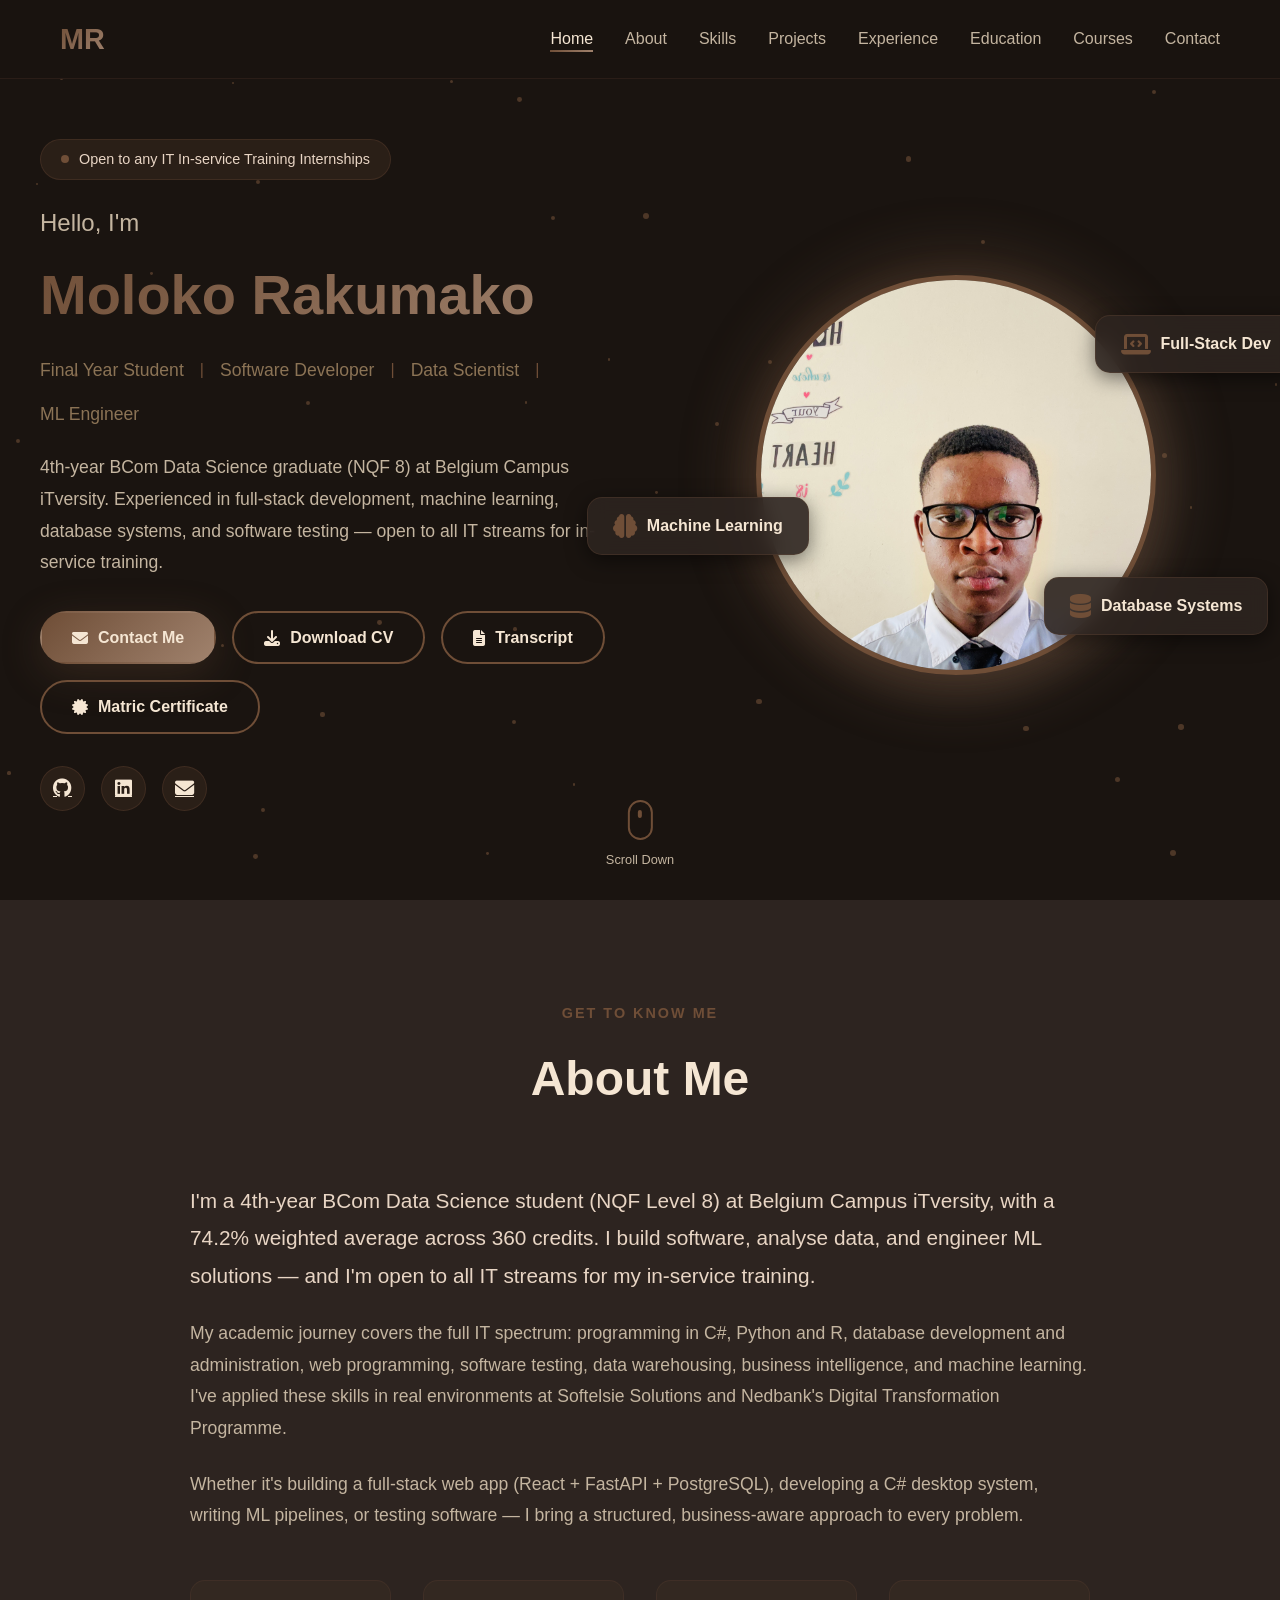
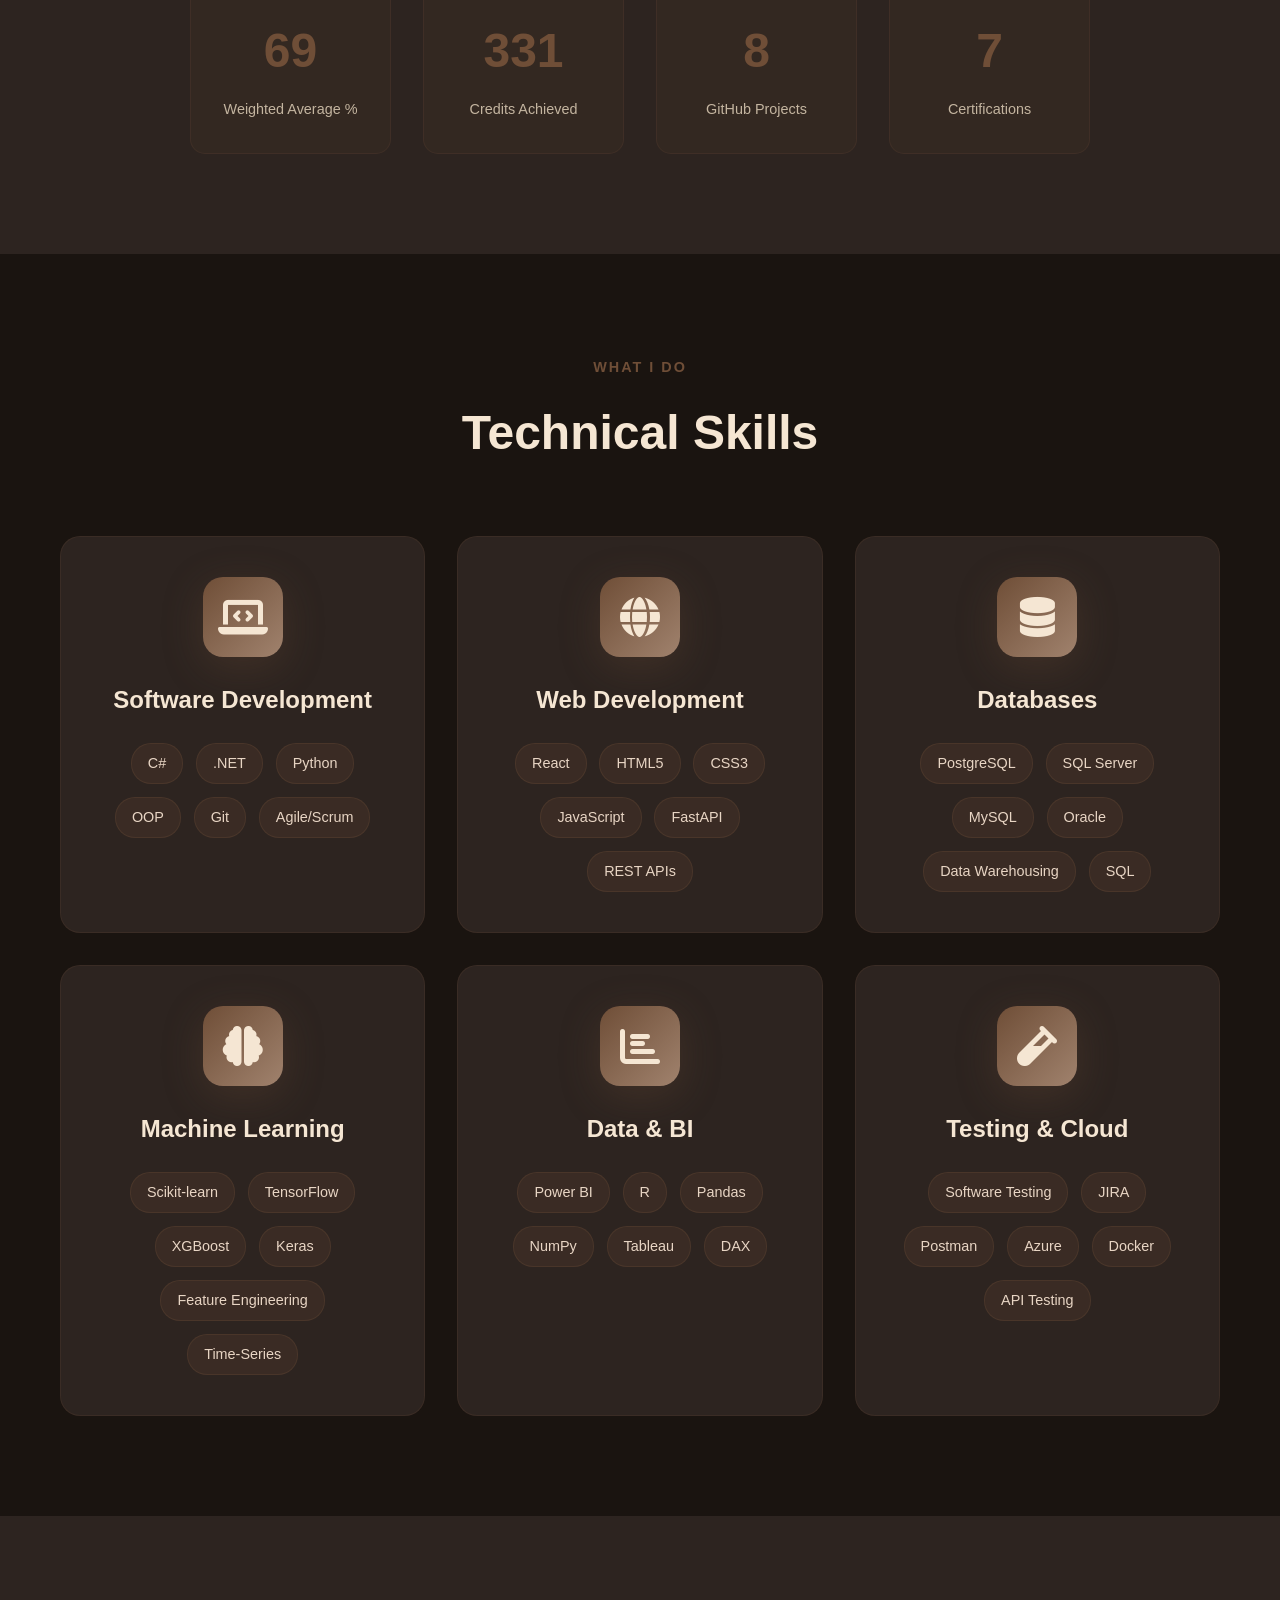
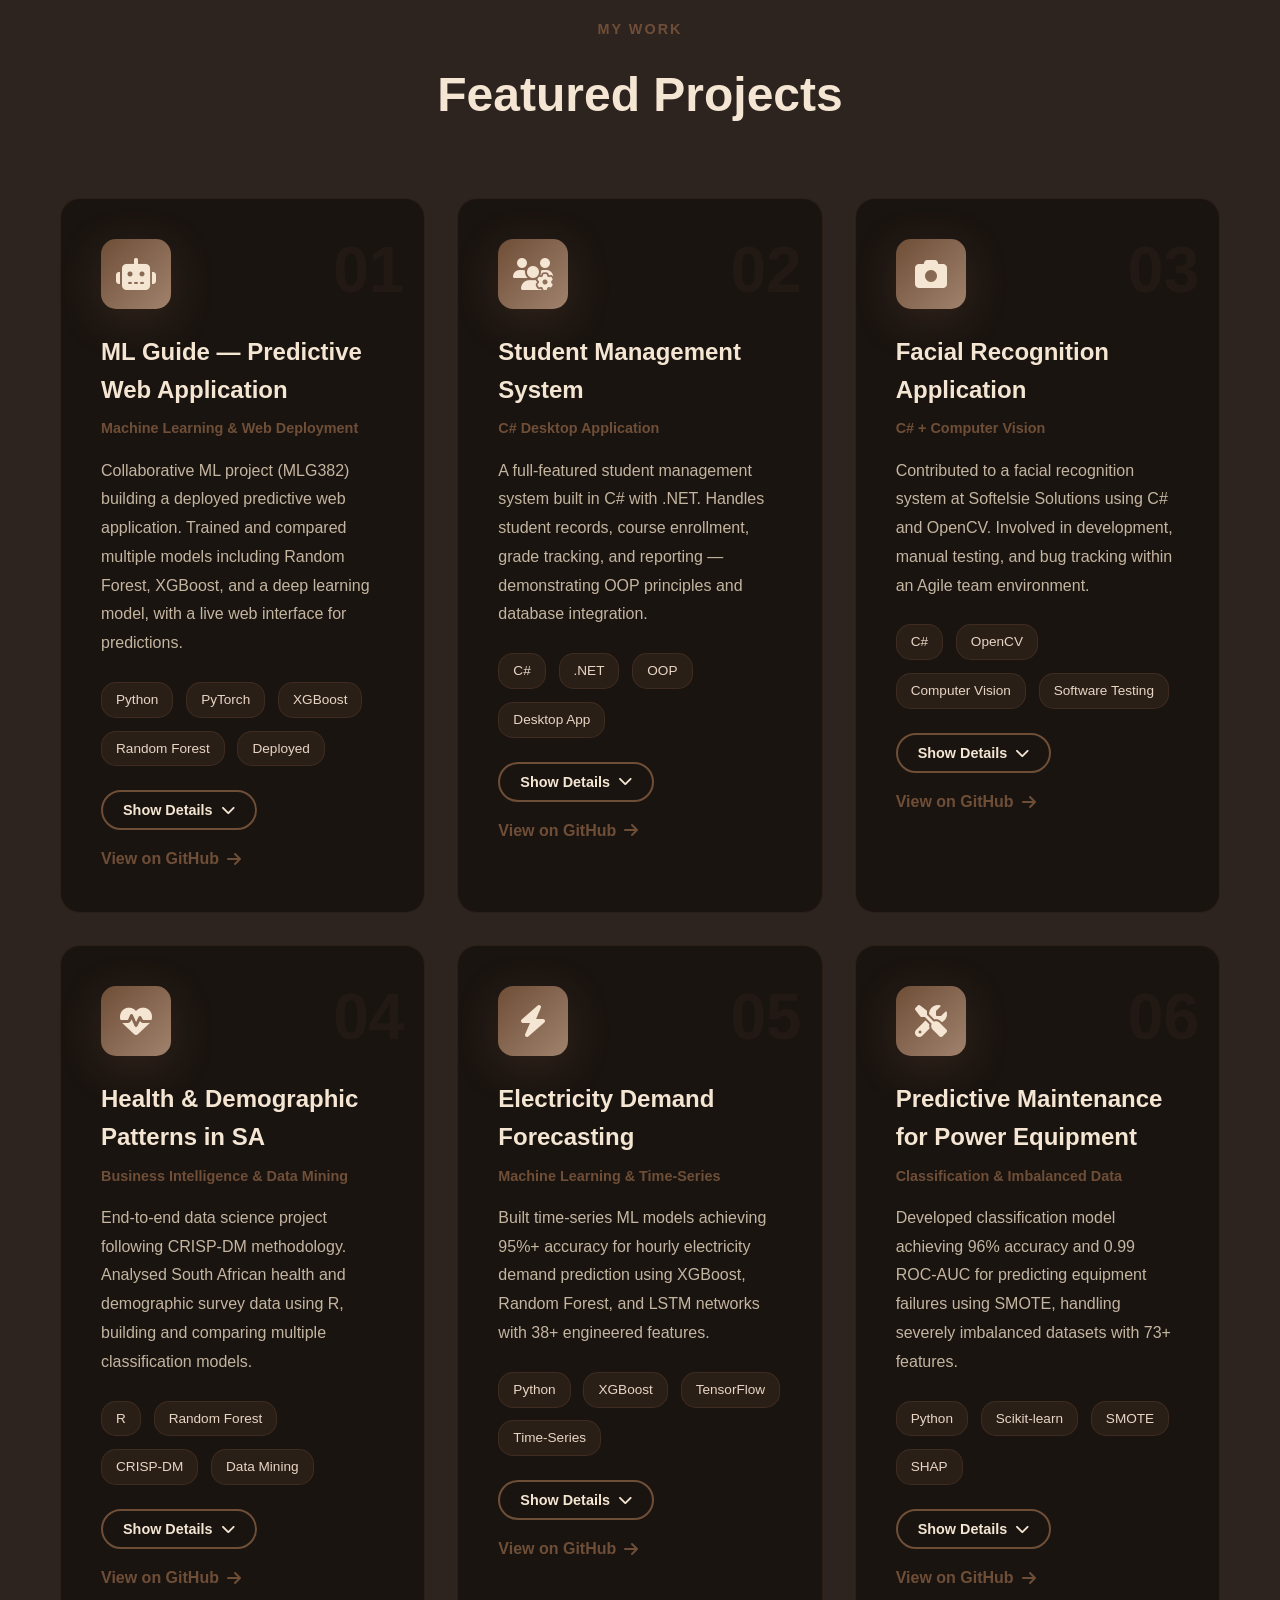
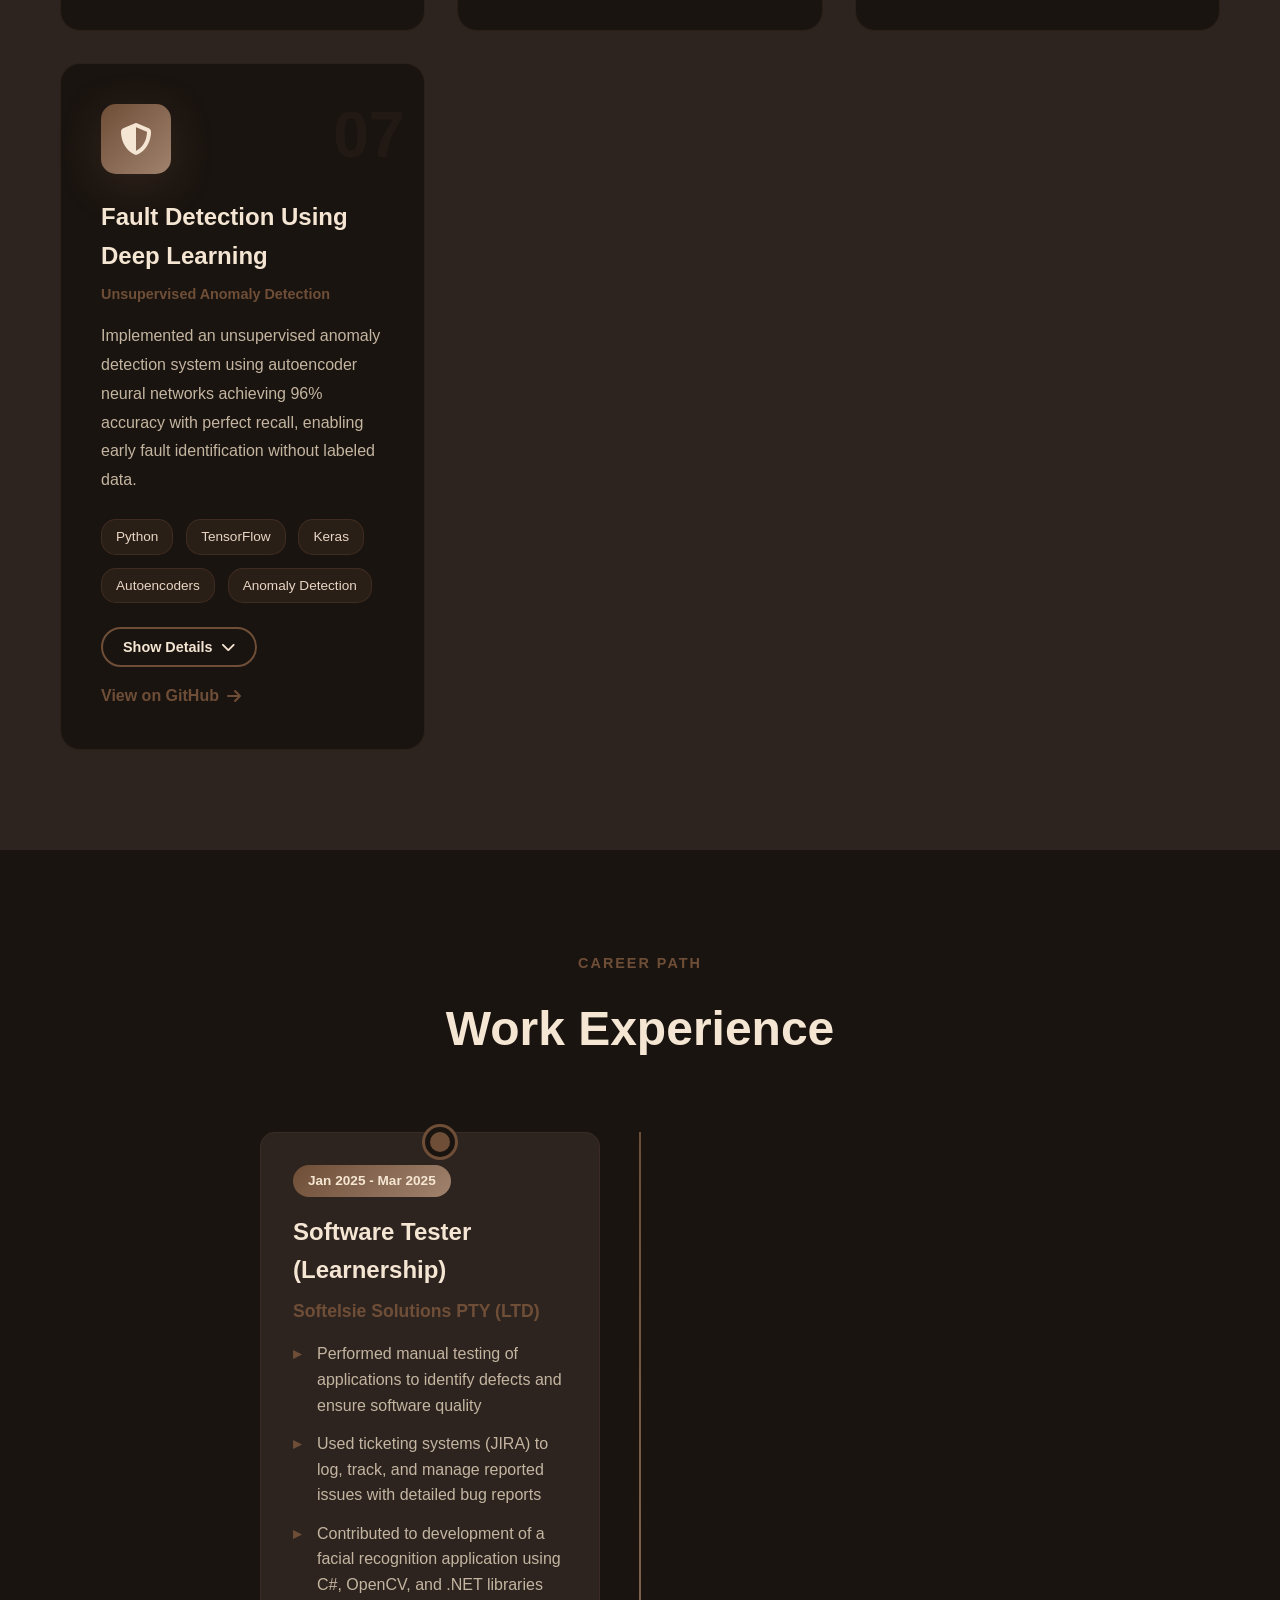
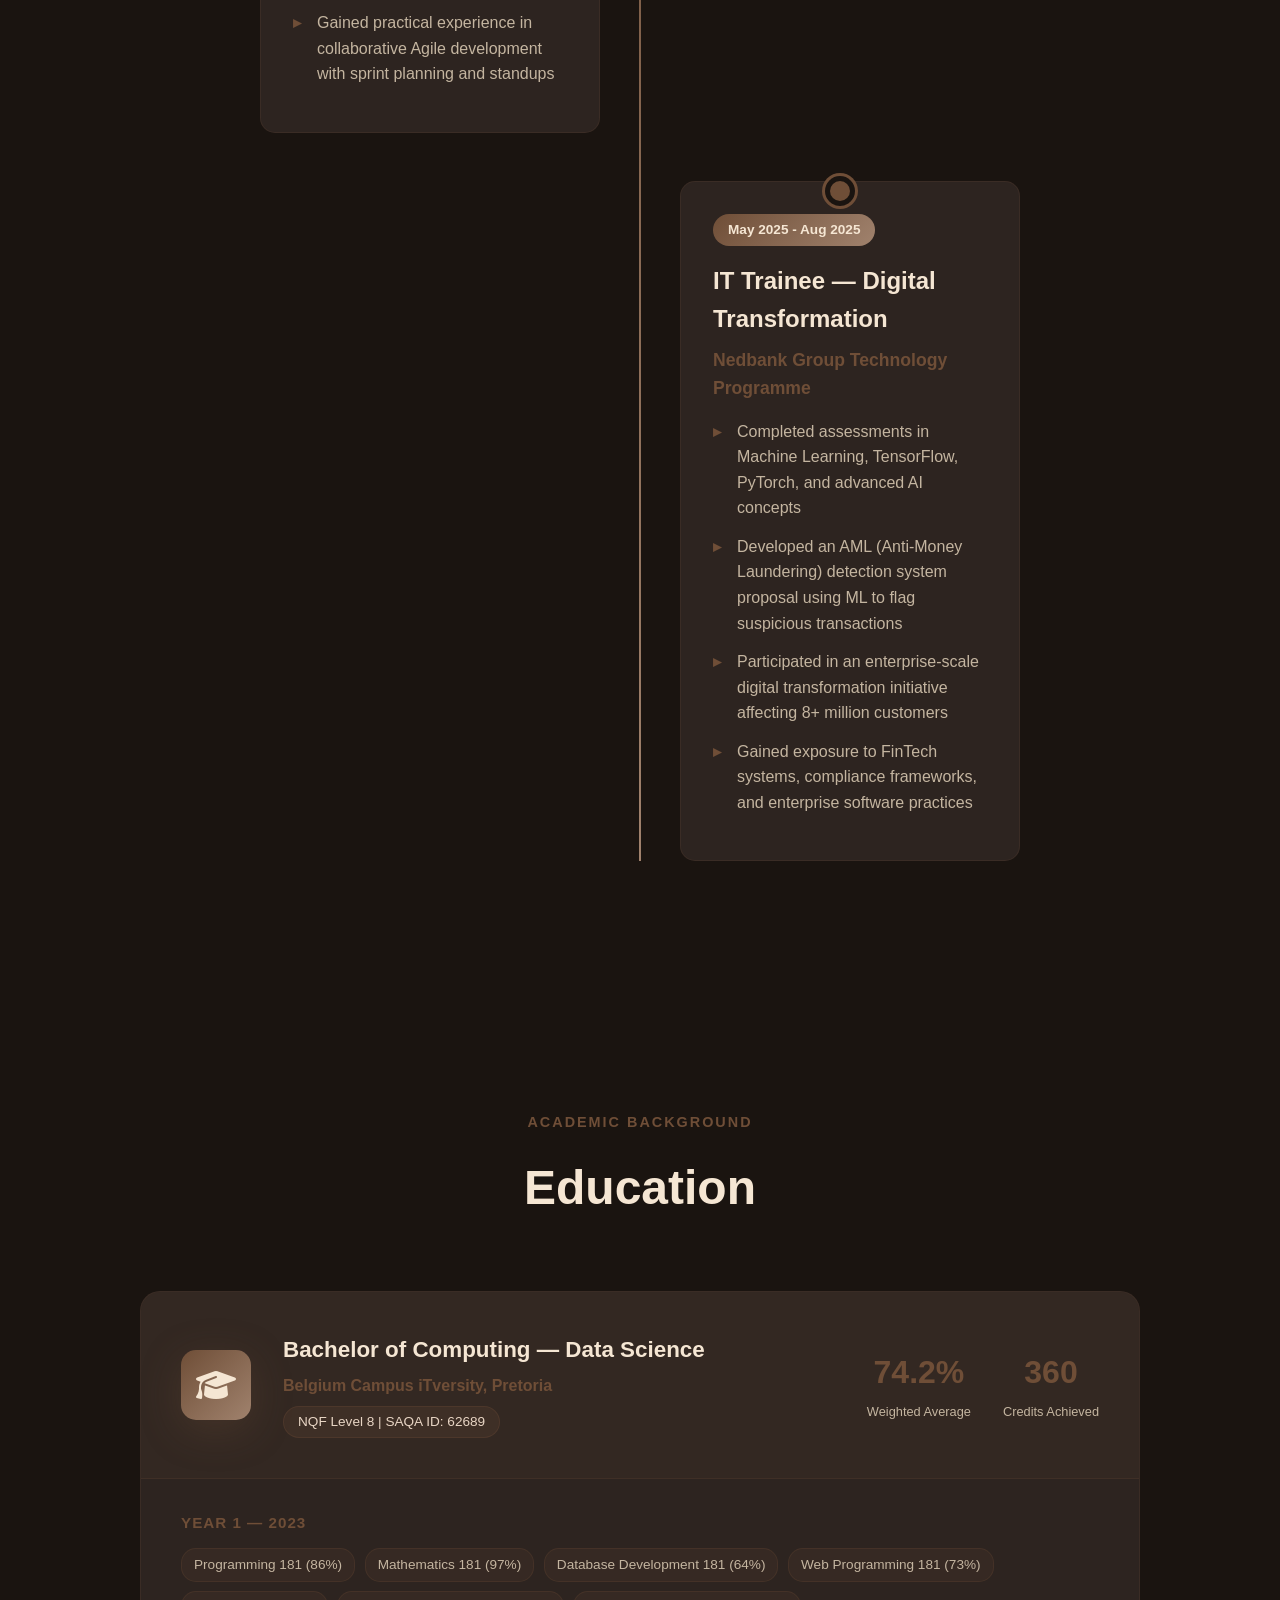
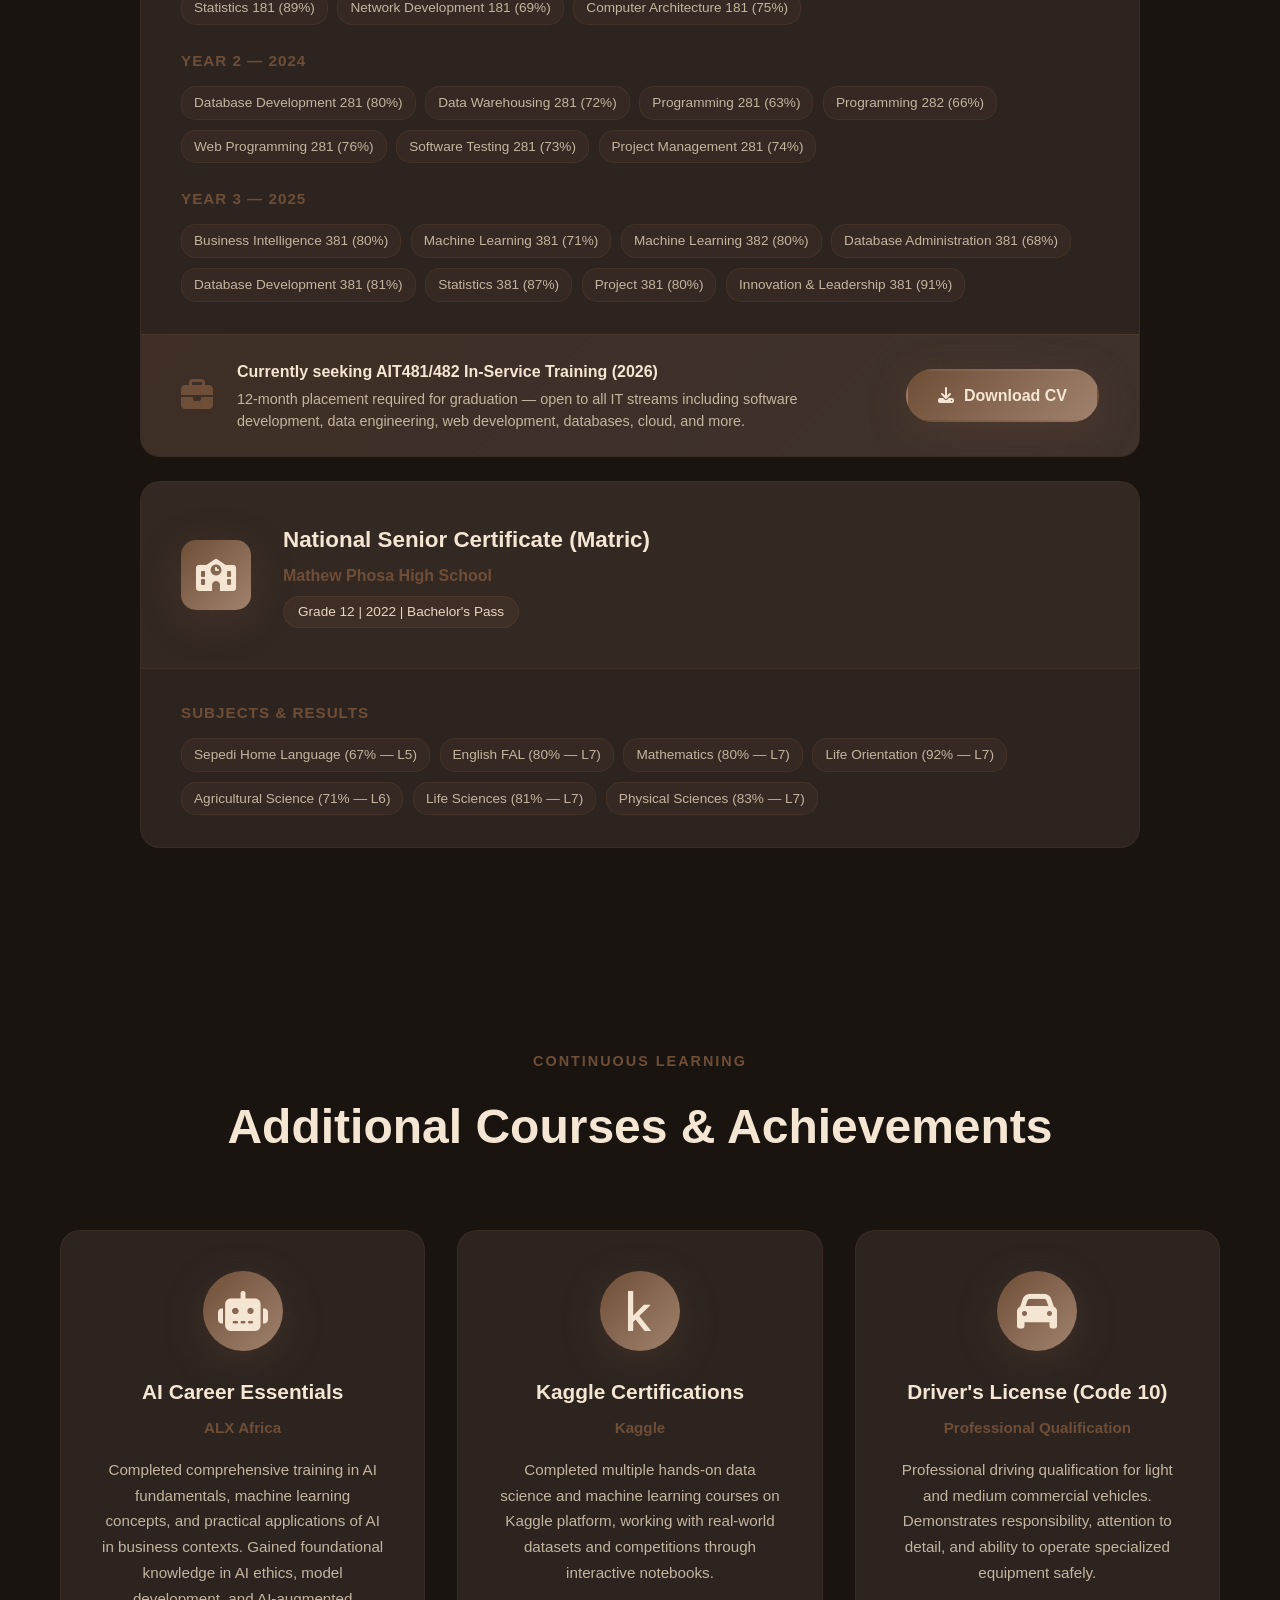
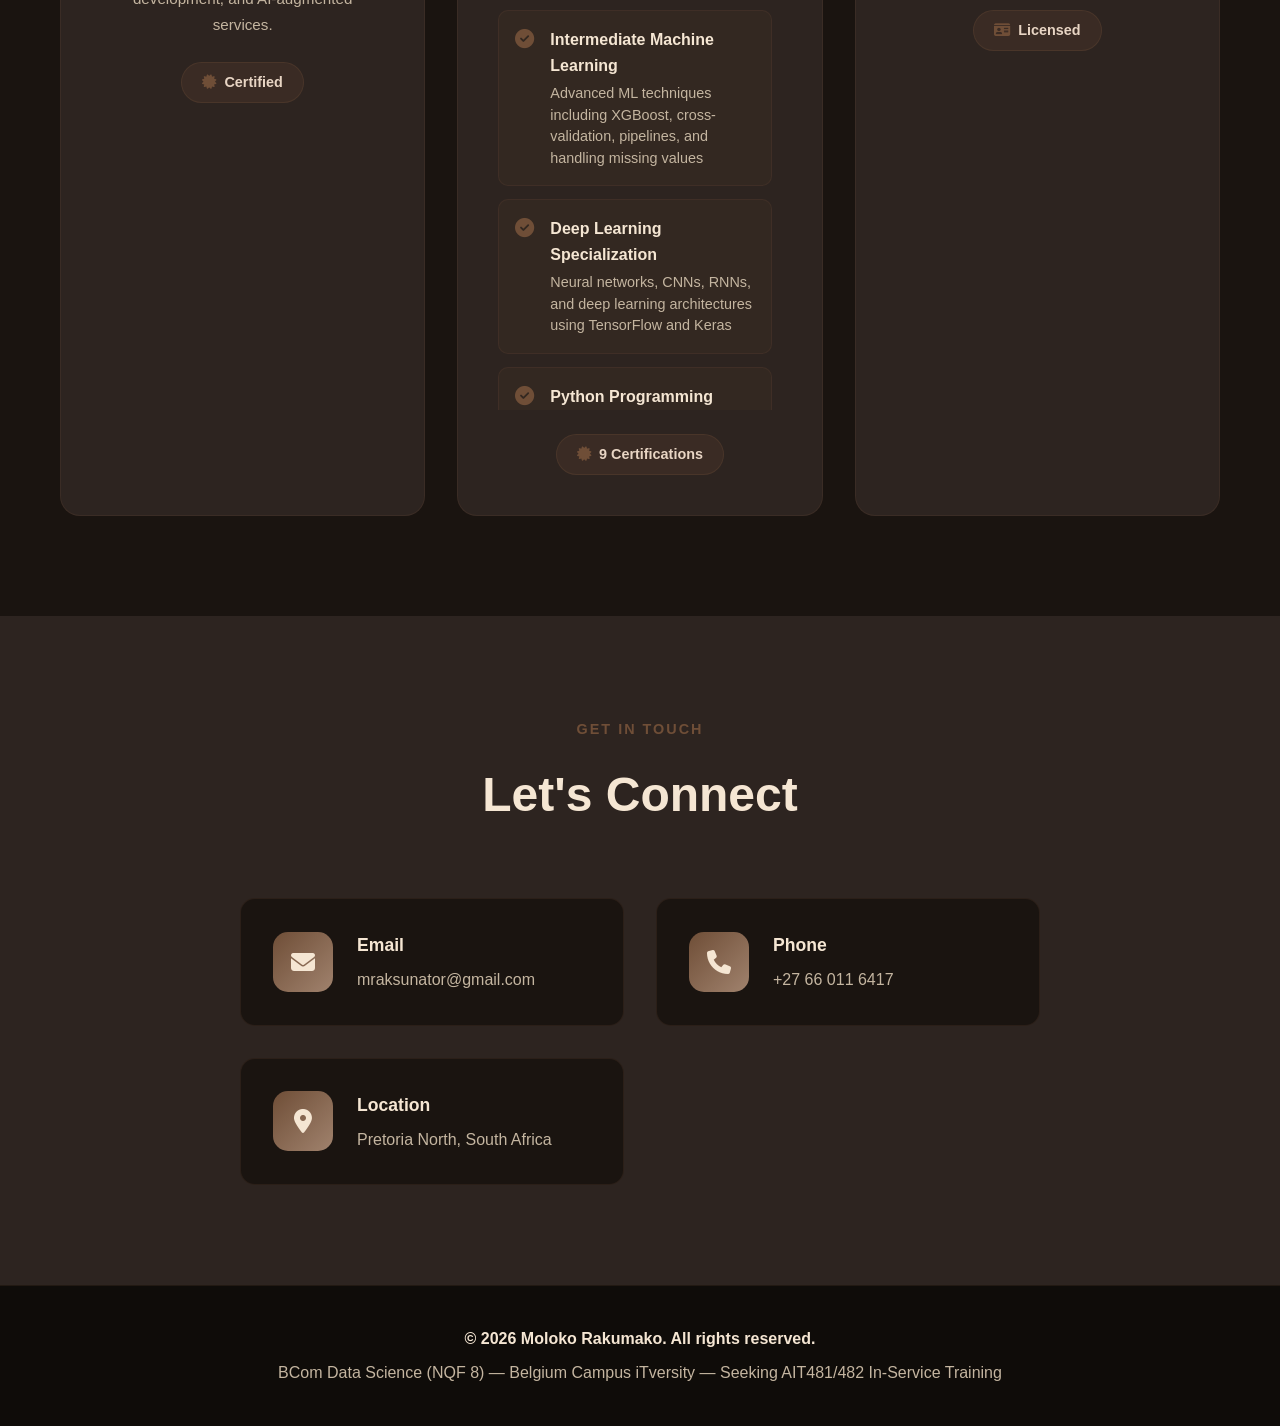
==== index.html @ efea63f6 "Update stat-number data-target values in index.html" ====
<!DOCTYPE html>
<html lang="en">
<head>
    <meta charset="UTF-8">
    <meta name="viewport" content="width=device-width, initial-scale=1.0">
    <meta name="description" content="Moloko Rakumako - BCom Data Science Graduate | Software Developer | ML Engineer | Seeking AIT Internship 2026">
    <title>Moloko Rakumako | IT Graduate & Developer</title>
    <link rel="stylesheet" href="css/style.css">
    <link rel="stylesheet" href="https://cdnjs.cloudflare.com/ajax/libs/font-awesome/6.4.0/css/all.min.css">
</head>
<body>
    <!-- Animated Background -->
    <div class="animated-bg">
        <div class="particle"></div>
        <div class="particle"></div>
        <div class="particle"></div>
        <div class="particle"></div>
        <div class="particle"></div>
    </div>

    <!-- Navigation -->
    <nav class="navbar" id="navbar">
        <div class="nav-container">
            <a href="#home" class="logo">
                <span class="logo-text">MR</span>
            </a>
            <ul class="nav-menu" id="navMenu">
                <li><a href="#home" class="nav-link active">Home</a></li>
                <li><a href="#about" class="nav-link">About</a></li>
                <li><a href="#skills" class="nav-link">Skills</a></li>
                <li><a href="#projects" class="nav-link">Projects</a></li>
                <li><a href="#experience" class="nav-link">Experience</a></li>
                <li><a href="#education" class="nav-link">Education</a></li>
                <li><a href="#certifications" class="nav-link">Courses</a></li>
                <li><a href="#contact" class="nav-link">Contact</a></li>
            </ul>
            <div class="hamburger" id="hamburger">
                <span></span>
                <span></span>
                <span></span>
            </div>
        </div>
    </nav>

    <!-- Hero Section -->
    <section id="home" class="hero">
        <div class="hero-container">
            <div class="hero-content">
                <div class="hero-badge">
                    <span class="pulse-dot"></span>
                    Open to any IT In-service Training Internships
                </div>
                <h1 class="hero-title">
                    <span class="greeting">Hello, I'm</span>
                    <span class="name">Moloko Rakumako</span>
                </h1>
                <div class="hero-roles">
                    <span class="role-text">Final Year Student</span>
                    <span class="role-divider">|</span>
                    <span class="role-text">Software Developer</span>
                    <span class="role-divider">|</span>
                    <span class="role-text">Data Scientist</span>
                    <span class="role-divider">|</span>
                    <span class="role-text">ML Engineer</span>
                </div>
                <p class="hero-description">
                    4th-year BCom Data Science graduate (NQF 8) at Belgium Campus iTversity. 
                    Experienced in full-stack development, machine learning, database systems, 
                    and software testing — open to all IT streams for in-service training.
                </p>
                <div class="hero-buttons">
                    <a href="#contact" class="btn btn-primary">
                        <i class="fas fa-envelope"></i>
                        <span>Contact Me</span>
                    </a>
                    <a href="assets/MolokoR Latest CV.pdf" class="btn btn-secondary" download>
                        <i class="fas fa-download"></i>
                        <span>Download CV</span>
                    </a>
                    <a href="assets/Latest_Transcript.pdf" class="btn btn-secondary" download>
                        <i class="fas fa-file-alt"></i>
                        <span>Transcript</span>
                    </a>
                    <a href="assets/NSC Doc.pdf" class="btn btn-secondary" download>
                        <i class="fas fa-certificate"></i>
                        <span>Matric Certificate</span>
                    </a>
                </div>
                <div class="hero-social">
                    <a href="https://github.com/RaksRaks" target="_blank" class="social-link">
                        <i class="fab fa-github"></i>
                    </a>
                    <a href="https://www.linkedin.com/in/moloko-rakumako-325503286/" target="_blank" class="social-link">
                        <i class="fab fa-linkedin"></i>
                    </a>
                    <a href="mailto:mraksunator@gmail.com" class="social-link">
                        <i class="fas fa-envelope"></i>
                    </a>
                </div>
            </div>
            <div class="hero-image">
                <div class="image-frame">
                    <img src="images/profile.jpg" alt="Moloko Rakumako">
                    <div class="image-glow"></div>
                </div>
                <div class="floating-card card-1">
                    <i class="fas fa-laptop-code"></i>
                    <span>Full-Stack Dev</span>
                </div>
                <div class="floating-card card-2">
                    <i class="fas fa-brain"></i>
                    <span>Machine Learning</span>
                </div>
                <div class="floating-card card-3">
                    <i class="fas fa-database"></i>
                    <span>Database Systems</span>
                </div>
            </div>
        </div>
        <div class="scroll-indicator">
            <div class="mouse">
                <div class="wheel"></div>
            </div>
            <span>Scroll Down</span>
        </div>
    </section>

    <!-- About Section -->
    <section id="about" class="about">
        <div class="container">
            <div class="section-header">
                <span class="section-label">Get To Know Me</span>
                <h2 class="section-title">About Me</h2>
            </div>
            <div class="about-content">
                <div class="about-text">
                    <p class="lead">
                        I'm a 4th-year BCom Data Science student (NQF Level 8) at Belgium Campus iTversity, 
                        with a 74.2% weighted average across 360 credits. I build software, analyse data, 
                        and engineer ML solutions — and I'm open to all IT streams for my in-service training.
                    </p>
                    <p>
                        My academic journey covers the full IT spectrum: programming in C#, Python and R, 
                        database development and administration, web programming, software testing, 
                        data warehousing, business intelligence, and machine learning. I've applied these 
                        skills in real environments at Softelsie Solutions and Nedbank's Digital Transformation Programme.
                    </p>
                    <p>
                        Whether it's building a full-stack web app (React + FastAPI + PostgreSQL), 
                        developing a C# desktop system, writing ML pipelines, or testing software — 
                        I bring a structured, business-aware approach to every problem.
                    </p>
                    <div class="about-stats">
                        <div class="stat-item">
                            <div class="stat-number" data-target="76">0</div>
                            <div class="stat-label">Weighted Average %</div>
                        </div>
                        <div class="stat-item">
                            <div class="stat-number" data-target="360">0</div>
                            <div class="stat-label">Credits Achieved</div>
                        </div>
                        <div class="stat-item">
                            <div class="stat-number" data-target="9">0</div>
                            <div class="stat-label">GitHub Projects</div>
                        </div>
                        <div class="stat-item">
                            <div class="stat-number" data-target="8">0</div>
                            <div class="stat-label">Certifications</div>
                        </div>
                    </div>
                </div>
            </div>
        </div>
    </section>

    <!-- Skills Section -->
    <section id="skills" class="skills">
        <div class="container">
            <div class="section-header">
                <span class="section-label">What I Do</span>
                <h2 class="section-title">Technical Skills</h2>
            </div>
            <div class="skills-grid">
                <div class="skill-card">
                    <div class="skill-icon">
                        <i class="fas fa-laptop-code"></i>
                    </div>
                    <h3>Software Development</h3>
                    <div class="skill-list">
                        <span>C#</span>
                        <span>.NET</span>
                        <span>Python</span>
                        <span>OOP</span>
                        <span>Git</span>
                        <span>Agile/Scrum</span>
                    </div>
                </div>
                <div class="skill-card">
                    <div class="skill-icon">
                        <i class="fas fa-globe"></i>
                    </div>
                    <h3>Web Development</h3>
                    <div class="skill-list">
                        <span>React</span>
                        <span>HTML5</span>
                        <span>CSS3</span>
                        <span>JavaScript</span>
                        <span>FastAPI</span>
                        <span>REST APIs</span>
                    </div>
                </div>
                <div class="skill-card">
                    <div class="skill-icon">
                        <i class="fas fa-database"></i>
                    </div>
                    <h3>Databases</h3>
                    <div class="skill-list">
                        <span>PostgreSQL</span>
                        <span>SQL Server</span>
                        <span>MySQL</span>
                        <span>Oracle</span>
                        <span>Data Warehousing</span>
                        <span>SQL</span>
                    </div>
                </div>
                <div class="skill-card">
                    <div class="skill-icon">
                        <i class="fas fa-brain"></i>
                    </div>
                    <h3>Machine Learning</h3>
                    <div class="skill-list">
                        <span>Scikit-learn</span>
                        <span>TensorFlow</span>
                        <span>XGBoost</span>
                        <span>Keras</span>
                        <span>Feature Engineering</span>
                        <span>Time-Series</span>
                    </div>
                </div>
                <div class="skill-card">
                    <div class="skill-icon">
                        <i class="fas fa-chart-bar"></i>
                    </div>
                    <h3>Data & BI</h3>
                    <div class="skill-list">
                        <span>Power BI</span>
                        <span>R</span>
                        <span>Pandas</span>
                        <span>NumPy</span>
                        <span>Tableau</span>
                        <span>DAX</span>
                    </div>
                </div>
                <div class="skill-card">
                    <div class="skill-icon">
                        <i class="fas fa-vial"></i>
                    </div>
                    <h3>Testing & Cloud</h3>
                    <div class="skill-list">
                        <span>Software Testing</span>
                        <span>JIRA</span>
                        <span>Postman</span>
                        <span>Azure</span>
                        <span>Docker</span>
                        <span>API Testing</span>
                    </div>
                </div>
            </div>
        </div>
    </section>

    <!-- Projects Section -->
    <section id="projects" class="projects">
        <div class="container">
            <div class="section-header">
                <span class="section-label">My Work</span>
                <h2 class="section-title">Featured Projects</h2>
            </div>
            <div class="projects-grid">

                <div class="project-card">
                    <div class="project-number">01</div>
                    <div class="project-icon">
                        <i class="fas fa-robot"></i>
                    </div>
                    <h3>ML Guide — Predictive Web Application</h3>
                    <p class="project-type">Machine Learning & Web Deployment</p>
                    <p class="project-desc">
                        Collaborative ML project (MLG382) building a deployed predictive web application. 
                        Trained and compared multiple models including Random Forest, XGBoost, and a deep learning 
                        model, with a live web interface for predictions.
                    </p>
                    <div class="project-details">
                        <h4>Technical Approach:</h4>
                        <ul>
                            <li>Performed exploratory data analysis and data understanding using Jupyter Notebooks</li>
                            <li>Trained and compared Random Forest, XGBoost, and PyTorch deep learning models with classification reports</li>
                            <li>Built a Python web app with input validation, error handling, and prediction ranges</li>
                            <li>Deployed to Render using render.yaml configuration for live access</li>
                            <li>Collaborative project using Git/GitHub with multiple contributors</li>
                        </ul>
                        <h4>Tech Stack:</h4>
                        <p>Python, PyTorch, Scikit-learn, XGBoost, Jupyter Notebooks, Render</p>
                    </div>
                    <div class="project-tags">
                        <span>Python</span>
                        <span>PyTorch</span>
                        <span>XGBoost</span>
                        <span>Random Forest</span>
                        <span>Deployed</span>
                    </div>
                    <button class="btn-details">Show Details <i class="fas fa-chevron-down"></i></button>
                    <a href="https://github.com/DieMalEen/MLG382_AG_Guide_Project" target="_blank" class="project-link">
                        View on GitHub <i class="fas fa-arrow-right"></i>
                    </a>
                </div>

                <div class="project-card">
                    <div class="project-number">02</div>
                    <div class="project-icon">
                        <i class="fas fa-users-cog"></i>
                    </div>
                    <h3>Student Management System</h3>
                    <p class="project-type">C# Desktop Application</p>
                    <p class="project-desc">
                        A full-featured student management system built in C# with .NET. Handles student records, 
                        course enrollment, grade tracking, and reporting — demonstrating OOP principles and database integration.
                    </p>
                    <div class="project-details">
                        <h4>Technical Approach:</h4>
                        <ul>
                            <li>Designed using object-oriented principles with clean class hierarchies and separation of concerns</li>
                            <li>Implemented CRUD operations for student records, modules, and enrollment management</li>
                            <li>Built data persistence layer with structured file/database storage</li>
                            <li>Collaborative project demonstrating version control and team-based development workflow</li>
                        </ul>
                        <h4>Tech Stack:</h4>
                        <p>C#, .NET, OOP, Git, GitHub</p>
                    </div>
                    <div class="project-tags">
                        <span>C#</span>
                        <span>.NET</span>
                        <span>OOP</span>
                        <span>Desktop App</span>
                    </div>
                    <button class="btn-details">Show Details <i class="fas fa-chevron-down"></i></button>
                    <a href="https://github.com/SudoSfundo/PRG282_Project_StudentSystem" target="_blank" class="project-link">
                        View on GitHub <i class="fas fa-arrow-right"></i>
                    </a>
                </div>

                <div class="project-card">
                    <div class="project-number">03</div>
                    <div class="project-icon">
                        <i class="fas fa-camera"></i>
                    </div>
                    <h3>Facial Recognition Application</h3>
                    <p class="project-type">C# + Computer Vision</p>
                    <p class="project-desc">
                        Contributed to a facial recognition system at Softelsie Solutions using C# and OpenCV. 
                        Involved in development, manual testing, and bug tracking within an Agile team environment.
                    </p>
                    <div class="project-details">
                        <h4>Technical Approach:</h4>
                        <ul>
                            <li>Worked with OpenCV library in C# to implement face detection and recognition features</li>
                            <li>Performed manual testing, logged defects in ticketing system, and provided detailed bug reports</li>
                            <li>Collaborated in an Agile development environment with sprint planning and daily standups</li>
                            <li>Gained practical exposure to computer vision pipelines and real-world software QA processes</li>
                        </ul>
                        <h4>Tech Stack:</h4>
                        <p>C#, OpenCV, .NET, JIRA, Agile</p>
                    </div>
                    <div class="project-tags">
                        <span>C#</span>
                        <span>OpenCV</span>
                        <span>Computer Vision</span>
                        <span>Software Testing</span>
                    </div>
                    <button class="btn-details">Show Details <i class="fas fa-chevron-down"></i></button>
                    <a href="https://github.com/RaksRaks" target="_blank" class="project-link">
                        View on GitHub <i class="fas fa-arrow-right"></i>
                    </a>
                </div>

                <div class="project-card">
                    <div class="project-number">04</div>
                    <div class="project-icon">
                        <i class="fas fa-heartbeat"></i>
                    </div>
                    <h3>Health & Demographic Patterns in SA</h3>
                    <p class="project-type">Business Intelligence & Data Mining</p>
                    <p class="project-desc">
                        End-to-end data science project following CRISP-DM methodology. Analysed South African 
                        health and demographic survey data using R, building and comparing multiple classification models.
                    </p>
                    <div class="project-details">
                        <h4>Technical Approach:</h4>
                        <ul>
                            <li>Applied comprehensive data cleaning, feature engineering, and EDA on population survey data</li>
                            <li>Built and compared Logistic Regression, Decision Trees, Random Forest, and Naive Bayes models</li>
                            <li>Performed feature selection and model evaluation using cross-validation and performance metrics</li>
                            <li>Created data visualisations and statistical reports for stakeholder presentation</li>
                        </ul>
                        <h4>Tech Stack:</h4>
                        <p>R, ggplot2, Random Forest, CRISP-DM, Statistical Analysis</p>
                    </div>
                    <div class="project-tags">
                        <span>R</span>
                        <span>Random Forest</span>
                        <span>CRISP-DM</span>
                        <span>Data Mining</span>
                    </div>
                    <button class="btn-details">Show Details <i class="fas fa-chevron-down"></i></button>
                    <a href="https://github.com/RaksRaks/HDPSA-BIN381" target="_blank" class="project-link">
                        View on GitHub <i class="fas fa-arrow-right"></i>
                    </a>
                </div>

                <div class="project-card">
                    <div class="project-number">05</div>
                    <div class="project-icon">
                        <i class="fas fa-bolt"></i>
                    </div>
                    <h3>Electricity Demand Forecasting</h3>
                    <p class="project-type">Machine Learning & Time-Series</p>
                    <p class="project-desc">
                        Built time-series ML models achieving 95%+ accuracy for hourly electricity demand prediction 
                        using XGBoost, Random Forest, and LSTM networks with 38+ engineered features.
                    </p>
                    <div class="project-details">
                        <h4>Technical Approach:</h4>
                        <ul>
                            <li>Engineered 38+ features including lag variables, rolling statistics, and temporal patterns from 8,760+ hours of data</li>
                            <li>Implemented LSTM neural network using TensorFlow for deep learning comparison with classical ML</li>
                            <li>Created cyclical encoding for temporal features to capture periodic patterns</li>
                            <li>Evaluated models using MAE, RMSE, and MAPE metrics</li>
                        </ul>
                        <h4>Business Value:</h4>
                        <p>Enables optimised generation scheduling and capacity planning for power grid operators.</p>
                    </div>
                    <div class="project-tags">
                        <span>Python</span>
                        <span>XGBoost</span>
                        <span>TensorFlow</span>
                        <span>Time-Series</span>
                    </div>
                    <button class="btn-details">Show Details <i class="fas fa-chevron-down"></i></button>
                    <a href="https://github.com/RaksRaks" target="_blank" class="project-link">
                        View on GitHub <i class="fas fa-arrow-right"></i>
                    </a>
                </div>

                <div class="project-card">
                    <div class="project-number">06</div>
                    <div class="project-icon">
                        <i class="fas fa-tools"></i>
                    </div>
                    <h3>Predictive Maintenance for Power Equipment</h3>
                    <p class="project-type">Classification & Imbalanced Data</p>
                    <p class="project-desc">
                        Developed classification model achieving 96% accuracy and 0.99 ROC-AUC for predicting 
                        equipment failures using SMOTE, handling severely imbalanced datasets with 73+ features.
                    </p>
                    <div class="project-details">
                        <h4>Technical Approach:</h4>
                        <ul>
                            <li>Handled severely imbalanced dataset (10% failure rate) using SMOTE and class weighting</li>
                            <li>Engineered 73+ features from sensor data including rolling statistics and degradation indicators</li>
                            <li>Implemented SHAP values for feature importance — vibration (25%), temperature (12%)</li>
                            <li>Achieved 86% recall on failure class, minimising false negatives critical for safety</li>
                        </ul>
                        <h4>Business Value:</h4>
                        <p>Reduces unplanned downtime by 30%+, enables proactive maintenance scheduling.</p>
                    </div>
                    <div class="project-tags">
                        <span>Python</span>
                        <span>Scikit-learn</span>
                        <span>SMOTE</span>
                        <span>SHAP</span>
                    </div>
                    <button class="btn-details">Show Details <i class="fas fa-chevron-down"></i></button>
                    <a href="https://github.com/RaksRaks" target="_blank" class="project-link">
                        View on GitHub <i class="fas fa-arrow-right"></i>
                    </a>
                </div>

                <div class="project-card">
                    <div class="project-number">07</div>
                    <div class="project-icon">
                        <i class="fas fa-shield-alt"></i>
                    </div>
                    <h3>Fault Detection Using Deep Learning</h3>
                    <p class="project-type">Unsupervised Anomaly Detection</p>
                    <p class="project-desc">
                        Implemented an unsupervised anomaly detection system using autoencoder neural networks 
                        achieving 96% accuracy with perfect recall, enabling early fault identification without labeled data.
                    </p>
                    <div class="project-details">
                        <h4>Technical Approach:</h4>
                        <ul>
                            <li>Designed deep autoencoder architecture (input → 64 → 32 → 5 bottleneck → 32 → 64 → output) using TensorFlow/Keras</li>
                            <li>Trained exclusively on normal operational data to learn baseline patterns and detect deviations</li>
                            <li>Achieved perfect recall (100%) on anomalies with clear separation between normal and anomalous patterns</li>
                            <li>Implemented automated threshold determination using 95th percentile of training reconstruction errors</li>
                        </ul>
                        <h4>Business Value:</h4>
                        <p>Enables early identification of abnormal operational patterns without requiring labeled failure data, supporting predictive maintenance and reducing system downtime.</p>
                    </div>
                    <div class="project-tags">
                        <span>Python</span>
                        <span>TensorFlow</span>
                        <span>Keras</span>
                        <span>Autoencoders</span>
                        <span>Anomaly Detection</span>
                    </div>
                    <button class="btn-details">Show Details <i class="fas fa-chevron-down"></i></button>
                    <a href="https://github.com/RaksRaks" target="_blank" class="project-link">
                        View on GitHub <i class="fas fa-arrow-right"></i>
                    </a>
                </div>

            </div>
        </div>
    </section>
    <!-- Experience Section -->
    <section id="experience" class="experience">
        <div class="container">
            <div class="section-header">
                <span class="section-label">Career Path</span>
                <h2 class="section-title">Work Experience</h2>
            </div>
            <div class="timeline">
                <div class="timeline-item">
                    <div class="timeline-dot"></div>
                    <div class="timeline-content">
                        <span class="timeline-date">Jan 2025 - Mar 2025</span>
                        <h3>Software Tester (Learnership)</h3>
                        <h4>Softelsie Solutions PTY (LTD)</h4>
                        <ul>
                            <li>Performed manual testing of applications to identify defects and ensure software quality</li>
                            <li>Used ticketing systems (JIRA) to log, track, and manage reported issues with detailed bug reports</li>
                            <li>Contributed to development of a facial recognition application using C#, OpenCV, and .NET libraries</li>
                            <li>Gained practical experience in collaborative Agile development with sprint planning and standups</li>
                        </ul>
                    </div>
                </div>
                <div class="timeline-item">
                    <div class="timeline-dot"></div>
                    <div class="timeline-content">
                        <span class="timeline-date">May 2025 - Aug 2025</span>
                        <h3>IT Trainee — Digital Transformation</h3>
                        <h4>Nedbank Group Technology Programme</h4>
                        <ul>
                            <li>Completed assessments in Machine Learning, TensorFlow, PyTorch, and advanced AI concepts</li>
                            <li>Developed an AML (Anti-Money Laundering) detection system proposal using ML to flag suspicious transactions</li>
                            <li>Participated in an enterprise-scale digital transformation initiative affecting 8+ million customers</li>
                            <li>Gained exposure to FinTech systems, compliance frameworks, and enterprise software practices</li>
                        </ul>
                    </div>
                </div>
            </div>
        </div>
    </section>

    <!-- Education Section -->
    <section id="education" class="education">
        <div class="container">
            <div class="section-header">
                <span class="section-label">Academic Background</span>
                <h2 class="section-title">Education</h2>
            </div>
            <div class="education-card">
                <div class="edu-header">
                    <div class="edu-icon">
                        <i class="fas fa-graduation-cap"></i>
                    </div>
                    <div class="edu-info">
                        <h3>Bachelor of Computing — Data Science</h3>
                        <h4>Belgium Campus iTversity, Pretoria</h4>
                        <span class="edu-badge">NQF Level 8 | SAQA ID: 62689</span>
                    </div>
                    <div class="edu-stats">
                        <div class="edu-stat">
                            <span class="edu-stat-value">74.2%</span>
                            <span class="edu-stat-label">Weighted Average</span>
                        </div>
                        <div class="edu-stat">
                            <span class="edu-stat-value">360</span>
                            <span class="edu-stat-label">Credits Achieved</span>
                        </div>
                    </div>
                </div>
                <div class="edu-modules">
                    <div class="edu-year">
                        <span class="year-label">Year 1 — 2023</span>
                        <div class="module-list">
                            <span>Programming 181 (86%)</span>
                            <span>Mathematics 181 (97%)</span>
                            <span>Database Development 181 (64%)</span>
                            <span>Web Programming 181 (73%)</span>
                            <span>Statistics 181 (89%)</span>
                            <span>Network Development 181 (69%)</span>
                            <span>Computer Architecture 181 (75%)</span>
                        </div>
                    </div>
                    <div class="edu-year">
                        <span class="year-label">Year 2 — 2024</span>
                        <div class="module-list">
                            <span>Database Development 281 (80%)</span>
                            <span>Data Warehousing 281 (72%)</span>
                            <span>Programming 281 (63%)</span>
                            <span>Programming 282 (66%)</span>
                            <span>Web Programming 281 (76%)</span>
                            <span>Software Testing 281 (73%)</span>
                            <span>Project Management 281 (74%)</span>
                        </div>
                    </div>
                    <div class="edu-year">
                        <span class="year-label">Year 3 — 2025</span>
                        <div class="module-list">
                            <span>Business Intelligence 381 (80%)</span>
                            <span>Machine Learning 381 (71%)</span>
                            <span>Machine Learning 382 (80%)</span>
                            <span>Database Administration 381 (68%)</span>
                            <span>Database Development 381 (81%)</span>
                            <span>Statistics 381 (87%)</span>
                            <span>Project 381 (80%)</span>
                            <span>Innovation & Leadership 381 (91%)</span>
                        </div>
                    </div>
                </div>
                <div class="ait-banner">
                    <i class="fas fa-briefcase"></i>
                    <div>
                        <strong>Currently seeking AIT481/482 In-Service Training (2026)</strong>
                        <p>12-month placement required for graduation — open to all IT streams including software development, data engineering, web development, databases, cloud, and more.</p>
                    </div>
                    <a href="assets/MolokoR Latest CV.pdf" class="btn btn-primary" download>
                        <i class="fas fa-download"></i> Download CV
                    </a>
                </div>
            </div>

            <!-- Matric Card -->
            <div class="education-card" style="margin-top: 1.5rem;">
                <div class="edu-header">
                    <div class="edu-icon">
                        <i class="fas fa-school"></i>
                    </div>
                    <div class="edu-info">
                        <h3>National Senior Certificate (Matric)</h3>
                        <h4>Mathew Phosa High School</h4>
                        <span class="edu-badge">Grade 12 | 2022 | Bachelor's Pass</span>
                    </div>
                </div>
                <div class="edu-modules">
                    <div class="edu-year">
                        <span class="year-label">Subjects & Results</span>
                        <div class="module-list">
                            <span>Sepedi Home Language (67% — L5)</span>
                            <span>English FAL (80% — L7)</span>
                            <span>Mathematics (80% — L7)</span>
                            <span>Life Orientation (92% — L7)</span>
                            <span>Agricultural Science (71% — L6)</span>
                            <span>Life Sciences (81% — L7)</span>
                            <span>Physical Sciences (83% — L7)</span>
                        </div>
                    </div>
                </div>
            </div>
        </div>
    </section>

    <!-- Certifications Section -->
    <section id="certifications" class="certifications">
        <div class="container">
            <div class="section-header">
                <span class="section-label">Continuous Learning</span>
                <h2 class="section-title">Additional Courses & Achievements</h2>
            </div>
            <div class="certifications-grid">
                <div class="cert-card">
                    <div class="cert-icon">
                        <i class="fas fa-robot"></i>
                    </div>
                    <h3>AI Career Essentials</h3>
                    <p class="cert-issuer">ALX Africa</p>
                    <p class="cert-desc">
                        Completed comprehensive training in AI fundamentals, machine learning concepts, 
                        and practical applications of AI in business contexts. Gained foundational knowledge 
                        in AI ethics, model development, and AI-augmented services.
                    </p>
                    <div class="cert-badge">
                        <i class="fas fa-certificate"></i>
                        <span>Certified</span>
                    </div>
                </div>

                <div class="cert-card cert-card-large">
                    <div class="cert-icon">
                        <i class="fab fa-kaggle"></i>
                    </div>
                    <h3>Kaggle Certifications</h3>
                    <p class="cert-issuer">Kaggle</p>
                    <p class="cert-desc">
                        Completed multiple hands-on data science and machine learning courses on Kaggle platform, 
                        working with real-world datasets and competitions through interactive notebooks.
                    </p>
                    <div class="cert-subcourses">
                        <div class="subcourse-item">
                            <i class="fas fa-check-circle"></i>
                            <div>
                                <strong>Intermediate Machine Learning</strong>
                                <p>Advanced ML techniques including XGBoost, cross-validation, pipelines, and handling missing values</p>
                            </div>
                        </div>
                        <div class="subcourse-item">
                            <i class="fas fa-check-circle"></i>
                            <div>
                                <strong>Deep Learning Specialization</strong>
                                <p>Neural networks, CNNs, RNNs, and deep learning architectures using TensorFlow and Keras</p>
                            </div>
                        </div>
                        <div class="subcourse-item">
                            <i class="fas fa-check-circle"></i>
                            <div>
                                <strong>Python Programming</strong>
                                <p>Advanced Python for data science with NumPy, Pandas, Matplotlib, and Scikit-learn</p>
                            </div>
                        </div>
                        <div class="subcourse-item">
                            <i class="fas fa-check-circle"></i>
                            <div>
                                <strong>Machine Learning Explainability</strong>
                                <p>Model interpretability techniques including SHAP values, permutation importance, and partial dependence plots</p>
                            </div>
                        </div>
                        <div class="subcourse-item">
                            <i class="fas fa-check-circle"></i>
                            <div>
                                <strong>Feature Engineering</strong>
                                <p>Advanced feature creation, transformation, and selection techniques for improving model performance</p>
                            </div>
                        </div>
                        <div class="subcourse-item">
                            <i class="fas fa-check-circle"></i>
                            <div>
                                <strong>Advanced SQL</strong>
                                <p>Complex queries, window functions, CTEs, and database optimization for data analysis</p>
                            </div>
                        </div>
                        <div class="subcourse-item">
                            <i class="fas fa-check-circle"></i>
                            <div>
                                <strong>Game AI and Reinforcement Learning</strong>
                                <p>Reinforcement learning algorithms, Q-learning, and building intelligent game-playing agents</p>
                            </div>
                        </div>
                        <div class="subcourse-item">
                            <i class="fas fa-check-circle"></i>
                            <div>
                                <strong>Data Visualization</strong>
                                <p>Creating effective visualizations with Seaborn and Matplotlib for data storytelling</p>
                            </div>
                        </div>
                        <div class="subcourse-item">
                            <i class="fas fa-check-circle"></i>
                            <div>
                                <strong>Time Series</strong>
                                <p>Time series analysis, forecasting techniques, and handling temporal data patterns</p>
                            </div>
                        </div>
                    </div>
                    <div class="cert-badge">
                        <i class="fas fa-certificate"></i>
                        <span>9 Certifications</span>
                    </div>
                </div>

                <div class="cert-card">
                    <div class="cert-icon">
                        <i class="fas fa-car"></i>
                    </div>
                    <h3>Driver's License (Code 10)</h3>
                    <p class="cert-issuer">Professional Qualification</p>
                    <p class="cert-desc">
                        Professional driving qualification for light and medium commercial vehicles. 
                        Demonstrates responsibility, attention to detail, and ability to operate 
                        specialized equipment safely.
                    </p>
                    <div class="cert-badge">
                        <i class="fas fa-id-card"></i>
                        <span>Licensed</span>
                    </div>
                </div>
            </div>
        </div>
    </section>

    <!-- Contact Section -->
    <section id="contact" class="contact">
        <div class="container">
            <div class="section-header">
                <span class="section-label">Get In Touch</span>
                <h2 class="section-title">Let's Connect</h2>
            </div>
            <div class="contact-content">
                <div class="contact-info">
                    <div class="contact-item">
                        <div class="contact-icon">
                            <i class="fas fa-envelope"></i>
                        </div>
                        <div class="contact-details">
                            <h4>Email</h4>
                            <a href="mailto:mraksunator@gmail.com">mraksunator@gmail.com</a>
                        </div>
                    </div>
                    <div class="contact-item">
                        <div class="contact-icon">
                            <i class="fas fa-phone"></i>
                        </div>
                        <div class="contact-details">
                            <h4>Phone</h4>
                            <a href="tel:+27660116417">+27 66 011 6417</a>
                        </div>
                    </div>
                    <div class="contact-item">
                        <div class="contact-icon">
                            <i class="fas fa-map-marker-alt"></i>
                        </div>
                        <div class="contact-details">
                            <h4>Location</h4>
                            <p>Pretoria North, South Africa</p>
                        </div>
                    </div>
                </div>
            </div>
        </div>
    </section>

    <!-- Footer -->
    <footer class="footer">
        <div class="container">
            <p>&copy; 2026 Moloko Rakumako. All rights reserved.</p>
            <p>BCom Data Science (NQF 8) — Belgium Campus iTversity — Seeking AIT481/482 In-Service Training</p>
        </div>
    </footer>

    <script src="js/script.js"></script>
</body>
</html>
---- css/style.css ----
/* Cappuccino Theme Portfolio - Unique Design */
/* Color Palette: Warm Browns, Cream, Dark Coffee */

:root {
    --dark-bg: #1a1410;
    --darker-bg: #0f0c09;
    --medium-brown: #2d2420;
    --warm-brown: #6F4E37;
    --light-brown: #8B7355;
    --accent-brown: #A0826D;
    --cream: #F5E6D3;
    --light-cream: #E8D5C4;
    --text-light: #F5E6D3;
    --text-muted: #C4B5A0;
    --gradient-1: linear-gradient(135deg, #6F4E37 0%, #A0826D 100%);
    --gradient-2: linear-gradient(135deg, #2d2420 0%, #1a1410 100%);
    --shadow-warm: 0 10px 40px rgba(111, 78, 55, 0.3);
    --shadow-dark: 0 5px 20px rgba(0, 0, 0, 0.5);
}

* {
    margin: 0;
    padding: 0;
    box-sizing: border-box;
}

html {
    scroll-behavior: smooth;
}

body {
    font-family: 'Segoe UI', Tahoma, Geneva, Verdana, sans-serif;
    background: var(--dark-bg);
    color: var(--text-light);
    line-height: 1.6;
    overflow-x: hidden;
}

.container {
    max-width: 1200px;
    margin: 0 auto;
    padding: 0 20px;
}

/* Animated Background */
.animated-bg {
    position: fixed;
    top: 0;
    left: 0;
    width: 100%;
    height: 100%;
    z-index: -1;
    background: var(--dark-bg);
    overflow: hidden;
}

.particle {
    position: absolute;
    width: 4px;
    height: 4px;
    background: var(--warm-brown);
    border-radius: 50%;
    opacity: 0.6;
    animation: float 20s infinite ease-in-out;
}

.particle:nth-child(1) {
    top: 20%;
    left: 20%;
    animation-delay: 0s;
    animation-duration: 15s;
}

.particle:nth-child(2) {
    top: 60%;
    left: 80%;
    animation-delay: 2s;
    animation-duration: 18s;
}

.particle:nth-child(3) {
    top: 80%;
    left: 40%;
    animation-delay: 4s;
    animation-duration: 22s;
}

.particle:nth-child(4) {
    top: 40%;
    left: 60%;
    animation-delay: 1s;
    animation-duration: 20s;
}

.particle:nth-child(5) {
    top: 10%;
    left: 90%;
    animation-delay: 3s;
    animation-duration: 16s;
}

@keyframes float {
    0%, 100% {
        transform: translate(0, 0) scale(1);
        opacity: 0.6;
    }
    25% {
        transform: translate(100px, -100px) scale(1.5);
        opacity: 0.8;
    }
    50% {
        transform: translate(-50px, 100px) scale(1.2);
        opacity: 0.4;
    }
    75% {
        transform: translate(150px, 50px) scale(1.3);
        opacity: 0.7;
    }
}

/* Navigation */
.navbar {
    position: fixed;
    top: 0;
    left: 0;
    width: 100%;
    background: rgba(26, 20, 16, 0.95);
    backdrop-filter: blur(10px);
    padding: 1rem 0;
    z-index: 1000;
    transition: all 0.3s ease;
    border-bottom: 1px solid rgba(111, 78, 55, 0.2);
}

.navbar.scrolled {
    padding: 0.5rem 0;
    box-shadow: var(--shadow-dark);
}

.nav-container {
    max-width: 1200px;
    margin: 0 auto;
    padding: 0 20px;
    display: flex;
    justify-content: space-between;
    align-items: center;
}

.logo {
    text-decoration: none;
}

.logo-text {
    font-size: 1.8rem;
    font-weight: bold;
    background: var(--gradient-1);
    -webkit-background-clip: text;
    -webkit-text-fill-color: transparent;
    background-clip: text;
}

.nav-menu {
    display: flex;
    list-style: none;
    gap: 2rem;
}

.nav-link {
    color: var(--text-muted);
    text-decoration: none;
    font-weight: 500;
    transition: all 0.3s ease;
    position: relative;
}

.nav-link::after {
    content: '';
    position: absolute;
    bottom: -5px;
    left: 0;
    width: 0;
    height: 2px;
    background: var(--gradient-1);
    transition: width 0.3s ease;
}

.nav-link:hover,
.nav-link.active {
    color: var(--cream);
}

.nav-link:hover::after,
.nav-link.active::after {
    width: 100%;
}

.hamburger {
    display: none;
    flex-direction: column;
    cursor: pointer;
    gap: 5px;
}

.hamburger span {
    width: 25px;
    height: 3px;
    background: var(--cream);
    transition: all 0.3s ease;
    border-radius: 3px;
}

.hamburger.active span:nth-child(1) {
    transform: rotate(45deg) translate(8px, 8px);
}

.hamburger.active span:nth-child(2) {
    opacity: 0;
}

.hamburger.active span:nth-child(3) {
    transform: rotate(-45deg) translate(7px, -7px);
}

/* Hero Section */
.hero {
    min-height: 100vh;
    display: flex;
    align-items: center;
    justify-content: center;
    padding: 100px 20px 50px;
    position: relative;
}

.hero-container {
    max-width: 1200px;
    margin: 0 auto;
    display: grid;
    grid-template-columns: 1fr 1fr;
    gap: 4rem;
    align-items: center;
}

.hero-content {
    animation: fadeInLeft 1s ease;
}

@keyframes fadeInLeft {
    from {
        opacity: 0;
        transform: translateX(-50px);
    }
    to {
        opacity: 1;
        transform: translateX(0);
    }
}

.hero-badge {
    display: inline-flex;
    align-items: center;
    gap: 10px;
    background: rgba(111, 78, 55, 0.2);
    padding: 8px 20px;
    border-radius: 50px;
    font-size: 0.9rem;
    color: var(--light-cream);
    margin-bottom: 1.5rem;
    border: 1px solid rgba(111, 78, 55, 0.3);
}

.pulse-dot {
    width: 8px;
    height: 8px;
    background: var(--warm-brown);
    border-radius: 50%;
    animation: pulse 2s infinite;
}

@keyframes pulse {
    0%, 100% {
        transform: scale(1);
        opacity: 1;
    }
    50% {
        transform: scale(1.5);
        opacity: 0.5;
    }
}

.hero-title {
    margin-bottom: 1rem;
}

.greeting {
    display: block;
    font-size: 1.5rem;
    color: var(--text-muted);
    font-weight: 400;
}

.name {
    display: block;
    font-size: 3.5rem;
    font-weight: 700;
    background: var(--gradient-1);
    -webkit-background-clip: text;
    -webkit-text-fill-color: transparent;
    background-clip: text;
    margin-top: 0.5rem;
}

.hero-roles {
    display: flex;
    align-items: center;
    gap: 1rem;
    margin-bottom: 1.5rem;
    flex-wrap: wrap;
}

.role-text {
    color: var(--light-brown);
    font-size: 1.1rem;
    font-weight: 500;
}

.role-divider {
    color: var(--warm-brown);
}

.hero-description {
    font-size: 1.1rem;
    color: var(--text-muted);
    line-height: 1.8;
    margin-bottom: 2rem;
    max-width: 600px;
}

.hero-buttons {
    display: flex;
    gap: 1rem;
    margin-bottom: 2rem;
    flex-wrap: wrap;
}

.btn {
    display: inline-flex;
    align-items: center;
    gap: 10px;
    padding: 12px 30px;
    border-radius: 50px;
    text-decoration: none;
    font-weight: 600;
    transition: all 0.3s ease;
    border: 2px solid transparent;
}

.btn-primary {
    background: var(--gradient-1);
    color: var(--cream);
    box-shadow: var(--shadow-warm);
}

.btn-primary:hover {
    transform: translateY(-3px);
    box-shadow: 0 15px 50px rgba(111, 78, 55, 0.4);
}

.btn-secondary {
    background: transparent;
    color: var(--cream);
    border-color: var(--warm-brown);
}

.btn-secondary:hover {
    background: var(--warm-brown);
    transform: translateY(-3px);
}

.hero-social {
    display: flex;
    gap: 1rem;
}

.social-link {
    width: 45px;
    height: 45px;
    display: flex;
    align-items: center;
    justify-content: center;
    background: rgba(111, 78, 55, 0.2);
    border-radius: 50%;
    color: var(--cream);
    font-size: 1.2rem;
    transition: all 0.3s ease;
    border: 1px solid rgba(111, 78, 55, 0.3);
}

.social-link:hover {
    background: var(--warm-brown);
    transform: translateY(-5px);
    box-shadow: var(--shadow-warm);
}

.hero-image {
    position: relative;
    animation: fadeInRight 1s ease;
}

@keyframes fadeInRight {
    from {
        opacity: 0;
        transform: translateX(50px);
    }
    to {
        opacity: 1;
        transform: translateX(0);
    }
}

.image-frame {
    position: relative;
    width: 400px;
    height: 400px;
    margin: 0 auto;
}

.image-frame img {
    width: 100%;
    height: 100%;
    object-fit: cover;
    border-radius: 50%;
    border: 5px solid var(--warm-brown);
    box-shadow: var(--shadow-warm);
}

.image-glow {
    position: absolute;
    top: -20px;
    left: -20px;
    right: -20px;
    bottom: -20px;
    background: var(--gradient-1);
    border-radius: 50%;
    z-index: -1;
    opacity: 0.3;
    filter: blur(30px);
    animation: glow 3s infinite alternate;
}

@keyframes glow {
    from {
        opacity: 0.3;
        transform: scale(1);
    }
    to {
        opacity: 0.5;
        transform: scale(1.05);
    }
}

.floating-card {
    position: absolute;
    background: rgba(45, 36, 32, 0.9);
    backdrop-filter: blur(10px);
    padding: 15px 25px;
    border-radius: 15px;
    display: flex;
    align-items: center;
    gap: 10px;
    border: 1px solid rgba(111, 78, 55, 0.3);
    box-shadow: var(--shadow-dark);
    animation: floatCard 3s infinite ease-in-out;
}

.floating-card i {
    font-size: 1.5rem;
    color: var(--warm-brown);
}

.floating-card span {
    color: var(--cream);
    font-weight: 600;
    white-space: nowrap;
}

.card-1 {
    top: 10%;
    right: -10%;
    animation-delay: 0s;
}

.card-2 {
    bottom: 30%;
    left: -15%;
    animation-delay: 1s;
}

.card-3 {
    bottom: 10%;
    right: -5%;
    animation-delay: 2s;
}

@keyframes floatCard {
    0%, 100% {
        transform: translateY(0);
    }
    50% {
        transform: translateY(-20px);
    }
}

.scroll-indicator {
    position: absolute;
    bottom: 30px;
    left: 50%;
    transform: translateX(-50%);
    display: flex;
    flex-direction: column;
    align-items: center;
    gap: 10px;
    animation: bounce 2s infinite;
}

@keyframes bounce {
    0%, 100% {
        transform: translateX(-50%) translateY(0);
    }
    50% {
        transform: translateX(-50%) translateY(-10px);
    }
}

.mouse {
    width: 25px;
    height: 40px;
    border: 2px solid var(--warm-brown);
    border-radius: 15px;
    position: relative;
}

.wheel {
    width: 4px;
    height: 8px;
    background: var(--warm-brown);
    border-radius: 2px;
    position: absolute;
    top: 8px;
    left: 50%;
    transform: translateX(-50%);
    animation: scroll 1.5s infinite;
}

@keyframes scroll {
    0% {
        opacity: 1;
        transform: translateX(-50%) translateY(0);
    }
    100% {
        opacity: 0;
        transform: translateX(-50%) translateY(15px);
    }
}

.scroll-indicator span {
    font-size: 0.8rem;
    color: var(--text-muted);
}

/* Section Styles */
section {
    padding: 100px 20px;
}

.section-header {
    text-align: center;
    margin-bottom: 4rem;
}

.section-label {
    display: inline-block;
    color: var(--warm-brown);
    font-weight: 600;
    text-transform: uppercase;
    letter-spacing: 2px;
    font-size: 0.9rem;
    margin-bottom: 1rem;
}

.section-title {
    font-size: 3rem;
    color: var(--cream);
    font-weight: 700;
}

/* About Section */
.about {
    background: var(--medium-brown);
}

.about-content {
    max-width: 900px;
    margin: 0 auto;
}

.about-text .lead {
    font-size: 1.3rem;
    color: var(--light-cream);
    margin-bottom: 1.5rem;
    font-weight: 500;
}

.about-text p {
    color: var(--text-muted);
    margin-bottom: 1.5rem;
    font-size: 1.1rem;
    line-height: 1.8;
}

.about-stats {
    display: grid;
    grid-template-columns: repeat(4, 1fr);
    gap: 2rem;
    margin-top: 3rem;
}

.stat-item {
    text-align: center;
    padding: 2rem;
    background: rgba(111, 78, 55, 0.1);
    border-radius: 15px;
    border: 1px solid rgba(111, 78, 55, 0.2);
    transition: all 0.3s ease;
}

.stat-item:hover {
    transform: translateY(-10px);
    background: rgba(111, 78, 55, 0.2);
    box-shadow: var(--shadow-warm);
}

.stat-number {
    font-size: 3rem;
    font-weight: 700;
    color: var(--warm-brown);
    margin-bottom: 0.5rem;
}

.stat-label {
    color: var(--text-muted);
    font-size: 0.9rem;
}

/* Skills Section */
.skills-grid {
    display: grid;
    grid-template-columns: repeat(3, 1fr);
    gap: 2rem;
}

.skill-card {
    background: var(--medium-brown);
    padding: 2.5rem;
    border-radius: 20px;
    border: 1px solid rgba(111, 78, 55, 0.2);
    transition: all 0.3s ease;
    text-align: center;
}

.skill-card:hover {
    transform: translateY(-10px);
    box-shadow: var(--shadow-warm);
    border-color: var(--warm-brown);
}

.skill-icon {
    width: 80px;
    height: 80px;
    margin: 0 auto 1.5rem;
    background: var(--gradient-1);
    border-radius: 20px;
    display: flex;
    align-items: center;
    justify-content: center;
    font-size: 2.5rem;
    color: var(--cream);
    box-shadow: var(--shadow-warm);
}

.skill-card h3 {
    font-size: 1.5rem;
    color: var(--cream);
    margin-bottom: 1.5rem;
}

.skill-list {
    display: flex;
    flex-wrap: wrap;
    gap: 0.8rem;
    justify-content: center;
}

.skill-list span {
    background: rgba(111, 78, 55, 0.2);
    padding: 8px 16px;
    border-radius: 20px;
    font-size: 0.9rem;
    color: var(--light-cream);
    border: 1px solid rgba(111, 78, 55, 0.3);
    transition: all 0.3s ease;
}

.skill-list span:hover {
    background: var(--warm-brown);
    transform: scale(1.05);
}

/* Projects Section */
.projects {
    background: var(--medium-brown);
}

.projects-grid {
    display: grid;
    grid-template-columns: repeat(auto-fit, minmax(350px, 1fr));
    gap: 2rem;
}

.project-card {
    background: var(--dark-bg);
    padding: 2.5rem;
    border-radius: 20px;
    border: 1px solid rgba(111, 78, 55, 0.2);
    transition: all 0.3s ease;
    position: relative;
    overflow: hidden;
}

.project-card::before {
    content: '';
    position: absolute;
    top: 0;
    left: 0;
    width: 100%;
    height: 5px;
    background: var(--gradient-1);
    transform: scaleX(0);
    transition: transform 0.3s ease;
}

.project-card:hover::before {
    transform: scaleX(1);
}

.project-card:hover {
    transform: translateY(-10px);
    box-shadow: var(--shadow-warm);
    border-color: var(--warm-brown);
}

.project-number {
    position: absolute;
    top: 20px;
    right: 20px;
    font-size: 4rem;
    font-weight: 700;
    color: rgba(111, 78, 55, 0.1);
}

.project-icon {
    width: 70px;
    height: 70px;
    background: var(--gradient-1);
    border-radius: 15px;
    display: flex;
    align-items: center;
    justify-content: center;
    font-size: 2rem;
    color: var(--cream);
    margin-bottom: 1.5rem;
    box-shadow: var(--shadow-warm);
}

.project-card h3 {
    font-size: 1.5rem;
    color: var(--cream);
    margin-bottom: 0.5rem;
}

.project-type {
    color: var(--warm-brown);
    font-size: 0.9rem;
    font-weight: 600;
    margin-bottom: 1rem;
}

.project-desc {
    color: var(--text-muted);
    line-height: 1.8;
    margin-bottom: 1.5rem;
}

.project-tags {
    display: flex;
    flex-wrap: wrap;
    gap: 0.8rem;
    margin-bottom: 1.5rem;
}

.project-tags span {
    background: rgba(111, 78, 55, 0.2);
    padding: 6px 14px;
    border-radius: 15px;
    font-size: 0.85rem;
    color: var(--light-cream);
    border: 1px solid rgba(111, 78, 55, 0.3);
}

.project-link {
    display: inline-flex;
    align-items: center;
    gap: 8px;
    color: var(--warm-brown);
    text-decoration: none;
    font-weight: 600;
    transition: all 0.3s ease;
}

.project-link:hover {
    color: var(--light-brown);
    gap: 12px;
}

/* Experience Section */
.timeline {
    max-width: 800px;
    margin: 0 auto;
    position: relative;
}

.timeline::before {
    content: '';
    position: absolute;
    left: 50%;
    top: 0;
    bottom: 0;
    width: 2px;
    background: var(--gradient-1);
    transform: translateX(-50%);
}

.timeline-item {
    position: relative;
    margin-bottom: 3rem;
    display: flex;
    justify-content: flex-end;
    width: 50%;
}

.timeline-item:nth-child(even) {
    margin-left: 50%;
    justify-content: flex-start;
}

.timeline-dot {
    position: absolute;
    left: 50%;
    top: 0;
    width: 20px;
    height: 20px;
    background: var(--warm-brown);
    border-radius: 50%;
    transform: translateX(-50%);
    box-shadow: 0 0 0 5px var(--dark-bg), 0 0 0 8px var(--warm-brown);
    z-index: 1;
}

.timeline-content {
    background: var(--medium-brown);
    padding: 2rem;
    border-radius: 15px;
    border: 1px solid rgba(111, 78, 55, 0.2);
    width: calc(100% - 60px);
    margin-right: 40px;
    transition: all 0.3s ease;
}

.timeline-item:nth-child(even) .timeline-content {
    margin-right: 0;
    margin-left: 40px;
}

.timeline-content:hover {
    transform: scale(1.02);
    box-shadow: var(--shadow-warm);
    border-color: var(--warm-brown);
}

.timeline-date {
    display: inline-block;
    background: var(--gradient-1);
    color: var(--cream);
    padding: 5px 15px;
    border-radius: 20px;
    font-size: 0.85rem;
    font-weight: 600;
    margin-bottom: 1rem;
}

.timeline-content h3 {
    font-size: 1.5rem;
    color: var(--cream);
    margin-bottom: 0.5rem;
}

.timeline-content h4 {
    color: var(--warm-brown);
    font-size: 1.1rem;
    margin-bottom: 1rem;
}

.timeline-content ul {
    list-style: none;
    padding-left: 0;
}

.timeline-content li {
    color: var(--text-muted);
    margin-bottom: 0.8rem;
    padding-left: 1.5rem;
    position: relative;
}

.timeline-content li::before {
    content: '▸';
    position: absolute;
    left: 0;
    color: var(--warm-brown);
    font-weight: bold;
}

/* Contact Section */
.contact {
    background: var(--medium-brown);
}

.contact-content {
    max-width: 800px;
    margin: 0 auto;
}

.contact-info {
    display: grid;
    grid-template-columns: repeat(auto-fit, minmax(250px, 1fr));
    gap: 2rem;
}

.contact-item {
    display: flex;
    align-items: center;
    gap: 1.5rem;
    background: var(--dark-bg);
    padding: 2rem;
    border-radius: 15px;
    border: 1px solid rgba(111, 78, 55, 0.2);
    transition: all 0.3s ease;
}

.contact-item:hover {
    transform: translateY(-5px);
    box-shadow: var(--shadow-warm);
    border-color: var(--warm-brown);
}

.contact-icon {
    width: 60px;
    height: 60px;
    background: var(--gradient-1);
    border-radius: 15px;
    display: flex;
    align-items: center;
    justify-content: center;
    font-size: 1.5rem;
    color: var(--cream);
    flex-shrink: 0;
}

.contact-details h4 {
    color: var(--cream);
    margin-bottom: 0.5rem;
    font-size: 1.1rem;
}

.contact-details a,
.contact-details p {
    color: var(--text-muted);
    text-decoration: none;
    transition: color 0.3s ease;
}

.contact-details a:hover {
    color: var(--warm-brown);
}

/* Footer */
.footer {
    background: var(--darker-bg);
    padding: 2rem 20px;
    text-align: center;
    border-top: 1px solid rgba(111, 78, 55, 0.2);
}

.footer p {
    color: var(--text-muted);
    margin: 0.5rem 0;
}

.footer p:first-child {
    color: var(--cream);
    font-weight: 600;
}

/* Responsive Design */
@media (max-width: 968px) {
    .hero-container {
        grid-template-columns: 1fr;
        gap: 3rem;
    }

    .hero-image {
        order: -1;
    }

    .image-frame {
        width: 300px;
        height: 300px;
    }

    .floating-card {
        display: none;
    }

    .name {
        font-size: 2.5rem;
    }

    .skills-grid {
        grid-template-columns: repeat(2, 1fr);
    }

    .about-stats {
        grid-template-columns: repeat(2, 1fr);
    }

    .timeline::before {
        left: 0;
    }

    .timeline-item,
    .timeline-item:nth-child(even) {
        width: 100%;
        margin-left: 0;
        justify-content: flex-start;
    }

    .timeline-dot {
        left: 0;
        transform: translateX(0);
    }

    .timeline-content,
    .timeline-item:nth-child(even) .timeline-content {
        margin-left: 40px;
        margin-right: 0;
        width: calc(100% - 60px);
    }
}

@media (max-width: 768px) {
    .nav-menu {
        position: fixed;
        left: -100%;
        top: 70px;
        flex-direction: column;
        background: rgba(26, 20, 16, 0.98);
        width: 100%;
        text-align: center;
        transition: left 0.3s ease;
        padding: 2rem 0;
        border-top: 1px solid rgba(111, 78, 55, 0.2);
    }

    .nav-menu.active {
        left: 0;
    }

    .hamburger {
        display: flex;
    }

    .name {
        font-size: 2rem;
    }

    .hero-buttons {
        flex-direction: column;
    }

    .btn {
        width: 100%;
        justify-content: center;
    }

    .skills-grid {
        grid-template-columns: 1fr;
    }

    .about-stats {
        grid-template-columns: 1fr;
    }

    .section-title {
        font-size: 2rem;
    }
}

@media (max-width: 480px) {
    .image-frame {
        width: 250px;
        height: 250px;
    }

    .name {
        font-size: 1.8rem;
    }

    .hero-roles {
        flex-direction: column;
        align-items: flex-start;
        gap: 0.5rem;
    }

    .role-divider {
        display: none;
    }
}

/* Project Details */
.project-details {
    max-height: 0;
    overflow: hidden;
    transition: max-height 0.5s ease, margin 0.5s ease, opacity 0.5s ease;
    opacity: 0;
    margin-top: 0;
}

.project-details.active {
    max-height: 1000px;
    opacity: 1;
    margin-top: 1.5rem;
    margin-bottom: 1.5rem;
}

.project-details h4 {
    color: var(--warm-brown);
    font-size: 1rem;
    margin-top: 1rem;
    margin-bottom: 0.8rem;
}

.project-details h4:first-child {
    margin-top: 0;
}

.project-details ul {
    list-style: none;
    padding-left: 0;
    margin-bottom: 1rem;
}

.project-details li {
    color: var(--text-muted);
    margin-bottom: 0.8rem;
    padding-left: 1.5rem;
    position: relative;
    line-height: 1.6;
    font-size: 0.95rem;
}

.project-details li::before {
    content: '▸';
    position: absolute;
    left: 0;
    color: var(--warm-brown);
    font-weight: bold;
}

.project-details p {
    color: var(--text-muted);
    line-height: 1.7;
    font-size: 0.95rem;
    margin-bottom: 0;
}

.btn-details {
    background: transparent;
    border: 2px solid var(--warm-brown);
    color: var(--cream);
    padding: 10px 20px;
    border-radius: 25px;
    cursor: pointer;
    font-weight: 600;
    font-size: 0.9rem;
    transition: all 0.3s ease;
    display: inline-flex;
    align-items: center;
    gap: 8px;
    margin-bottom: 1rem;
}

.btn-details:hover {
    background: var(--warm-brown);
    transform: translateY(-2px);
}

.btn-details i {
    transition: transform 0.3s ease;
}

.btn-details.active i {
    transform: rotate(180deg);
}

/* Certifications Section */
.certifications {
    background: var(--dark-bg);
}

.certifications-grid {
    display: grid;
    grid-template-columns: repeat(auto-fit, minmax(320px, 1fr));
    gap: 2rem;
}

.cert-card {
    background: var(--medium-brown);
    padding: 2.5rem;
    border-radius: 20px;
    border: 1px solid rgba(111, 78, 55, 0.2);
    transition: all 0.3s ease;
    text-align: center;
}

.cert-card:hover {
    transform: translateY(-10px);
    box-shadow: var(--shadow-warm);
    border-color: var(--warm-brown);
}

.cert-icon {
    width: 80px;
    height: 80px;
    margin: 0 auto 1.5rem;
    background: var(--gradient-1);
    border-radius: 50%;
    display: flex;
    align-items: center;
    justify-content: center;
    font-size: 2.5rem;
    color: var(--cream);
    box-shadow: var(--shadow-warm);
}

.cert-card h3 {
    font-size: 1.3rem;
    color: var(--cream);
    margin-bottom: 0.5rem;
}

.cert-issuer {
    color: var(--warm-brown);
    font-size: 0.95rem;
    font-weight: 600;
    margin-bottom: 1rem;
}

.cert-desc {
    color: var(--text-muted);
    line-height: 1.7;
    margin-bottom: 1.5rem;
    font-size: 0.95rem;
}

.cert-badge {
    display: inline-flex;
    align-items: center;
    gap: 8px;
    background: rgba(111, 78, 55, 0.2);
    padding: 8px 20px;
    border-radius: 25px;
    border: 1px solid rgba(111, 78, 55, 0.3);
    color: var(--light-cream);
    font-size: 0.9rem;
    font-weight: 600;
}

.cert-badge i {
    color: var(--warm-brown);
}

/* Kaggle Subcourses */
.cert-card-large {
    grid-column: span 1;
}

.cert-subcourses {
    margin: 1.5rem 0;
    text-align: left;
    max-height: 400px;
    overflow-y: auto;
    padding-right: 10px;
}

.cert-subcourses::-webkit-scrollbar {
    width: 6px;
}

.cert-subcourses::-webkit-scrollbar-track {
    background: rgba(111, 78, 55, 0.1);
    border-radius: 10px;
}

.cert-subcourses::-webkit-scrollbar-thumb {
    background: var(--warm-brown);
    border-radius: 10px;
}

.cert-subcourses::-webkit-scrollbar-thumb:hover {
    background: var(--light-brown);
}

.subcourse-item {
    display: flex;
    gap: 1rem;
    align-items: flex-start;
    background: rgba(111, 78, 55, 0.1);
    padding: 1rem;
    border-radius: 10px;
    margin-bottom: 0.8rem;
    border: 1px solid rgba(111, 78, 55, 0.2);
    transition: all 0.3s ease;
}

.subcourse-item:hover {
    background: rgba(111, 78, 55, 0.2);
    transform: translateX(5px);
}

.subcourse-item i {
    color: var(--warm-brown);
    font-size: 1.2rem;
    margin-top: 0.2rem;
    flex-shrink: 0;
}

.subcourse-item strong {
    color: var(--cream);
    display: block;
    margin-bottom: 0.3rem;
    font-size: 1rem;
}

.subcourse-item p {
    color: var(--text-muted);
    font-size: 0.9rem;
    line-height: 1.5;
    margin: 0;
}

@media (max-width: 968px) {
    .cert-card-large {
        grid-column: span 1;
    }
    
    .cert-subcourses {
        max-height: 300px;
    }
}

/* Education Section */
.education {
    background: var(--dark-bg);
}

.education-card {
    max-width: 1000px;
    margin: 0 auto;
    background: var(--medium-brown);
    border-radius: 20px;
    border: 1px solid rgba(111, 78, 55, 0.2);
    overflow: hidden;
}

.edu-header {
    display: flex;
    align-items: center;
    gap: 2rem;
    padding: 2.5rem;
    background: rgba(111, 78, 55, 0.1);
    border-bottom: 1px solid rgba(111, 78, 55, 0.2);
    flex-wrap: wrap;
}

.edu-icon {
    width: 70px;
    height: 70px;
    background: var(--gradient-1);
    border-radius: 15px;
    display: flex;
    align-items: center;
    justify-content: center;
    font-size: 2rem;
    color: var(--cream);
    flex-shrink: 0;
    box-shadow: var(--shadow-warm);
}

.edu-info {
    flex: 1;
}

.edu-info h3 {
    font-size: 1.4rem;
    color: var(--cream);
    margin-bottom: 0.3rem;
}

.edu-info h4 {
    color: var(--warm-brown);
    font-size: 1rem;
    margin-bottom: 0.5rem;
}

.edu-badge {
    display: inline-block;
    background: rgba(111, 78, 55, 0.2);
    border: 1px solid rgba(111, 78, 55, 0.3);
    color: var(--light-cream);
    padding: 4px 14px;
    border-radius: 20px;
    font-size: 0.85rem;
}

.edu-stats {
    display: flex;
    gap: 2rem;
}

.edu-stat {
    text-align: center;
}

.edu-stat-value {
    display: block;
    font-size: 2rem;
    font-weight: 700;
    color: var(--warm-brown);
}

.edu-stat-label {
    font-size: 0.8rem;
    color: var(--text-muted);
}

.edu-modules {
    padding: 2rem 2.5rem;
    display: flex;
    flex-direction: column;
    gap: 1.5rem;
}

.edu-year {
    display: flex;
    flex-direction: column;
    gap: 0.8rem;
}

.year-label {
    color: var(--warm-brown);
    font-weight: 600;
    font-size: 0.95rem;
    text-transform: uppercase;
    letter-spacing: 1px;
}

.module-list {
    display: flex;
    flex-wrap: wrap;
    gap: 0.6rem;
}

.module-list span {
    background: rgba(111, 78, 55, 0.15);
    border: 1px solid rgba(111, 78, 55, 0.25);
    color: var(--text-muted);
    padding: 5px 12px;
    border-radius: 15px;
    font-size: 0.85rem;
    transition: all 0.2s ease;
}

.module-list span:hover {
    background: rgba(111, 78, 55, 0.3);
    color: var(--cream);
}

.ait-banner {
    display: flex;
    align-items: center;
    gap: 1.5rem;
    padding: 1.5rem 2.5rem;
    background: linear-gradient(135deg, rgba(111, 78, 55, 0.25) 0%, rgba(160, 130, 109, 0.15) 100%);
    border-top: 1px solid rgba(111, 78, 55, 0.3);
    flex-wrap: wrap;
}

.ait-banner > i {
    font-size: 2rem;
    color: var(--warm-brown);
    flex-shrink: 0;
}

.ait-banner > div {
    flex: 1;
}

.ait-banner strong {
    display: block;
    color: var(--cream);
    font-size: 1rem;
    margin-bottom: 0.3rem;
}

.ait-banner p {
    color: var(--text-muted);
    font-size: 0.9rem;
    line-height: 1.5;
    margin: 0;
}

@media (max-width: 768px) {
    .edu-header {
        flex-direction: column;
        align-items: flex-start;
    }

    .edu-stats {
        gap: 1.5rem;
    }

    .ait-banner {
        flex-direction: column;
        align-items: flex-start;
    }

    .ait-banner .btn {
        width: 100%;
        justify-content: center;
    }
}
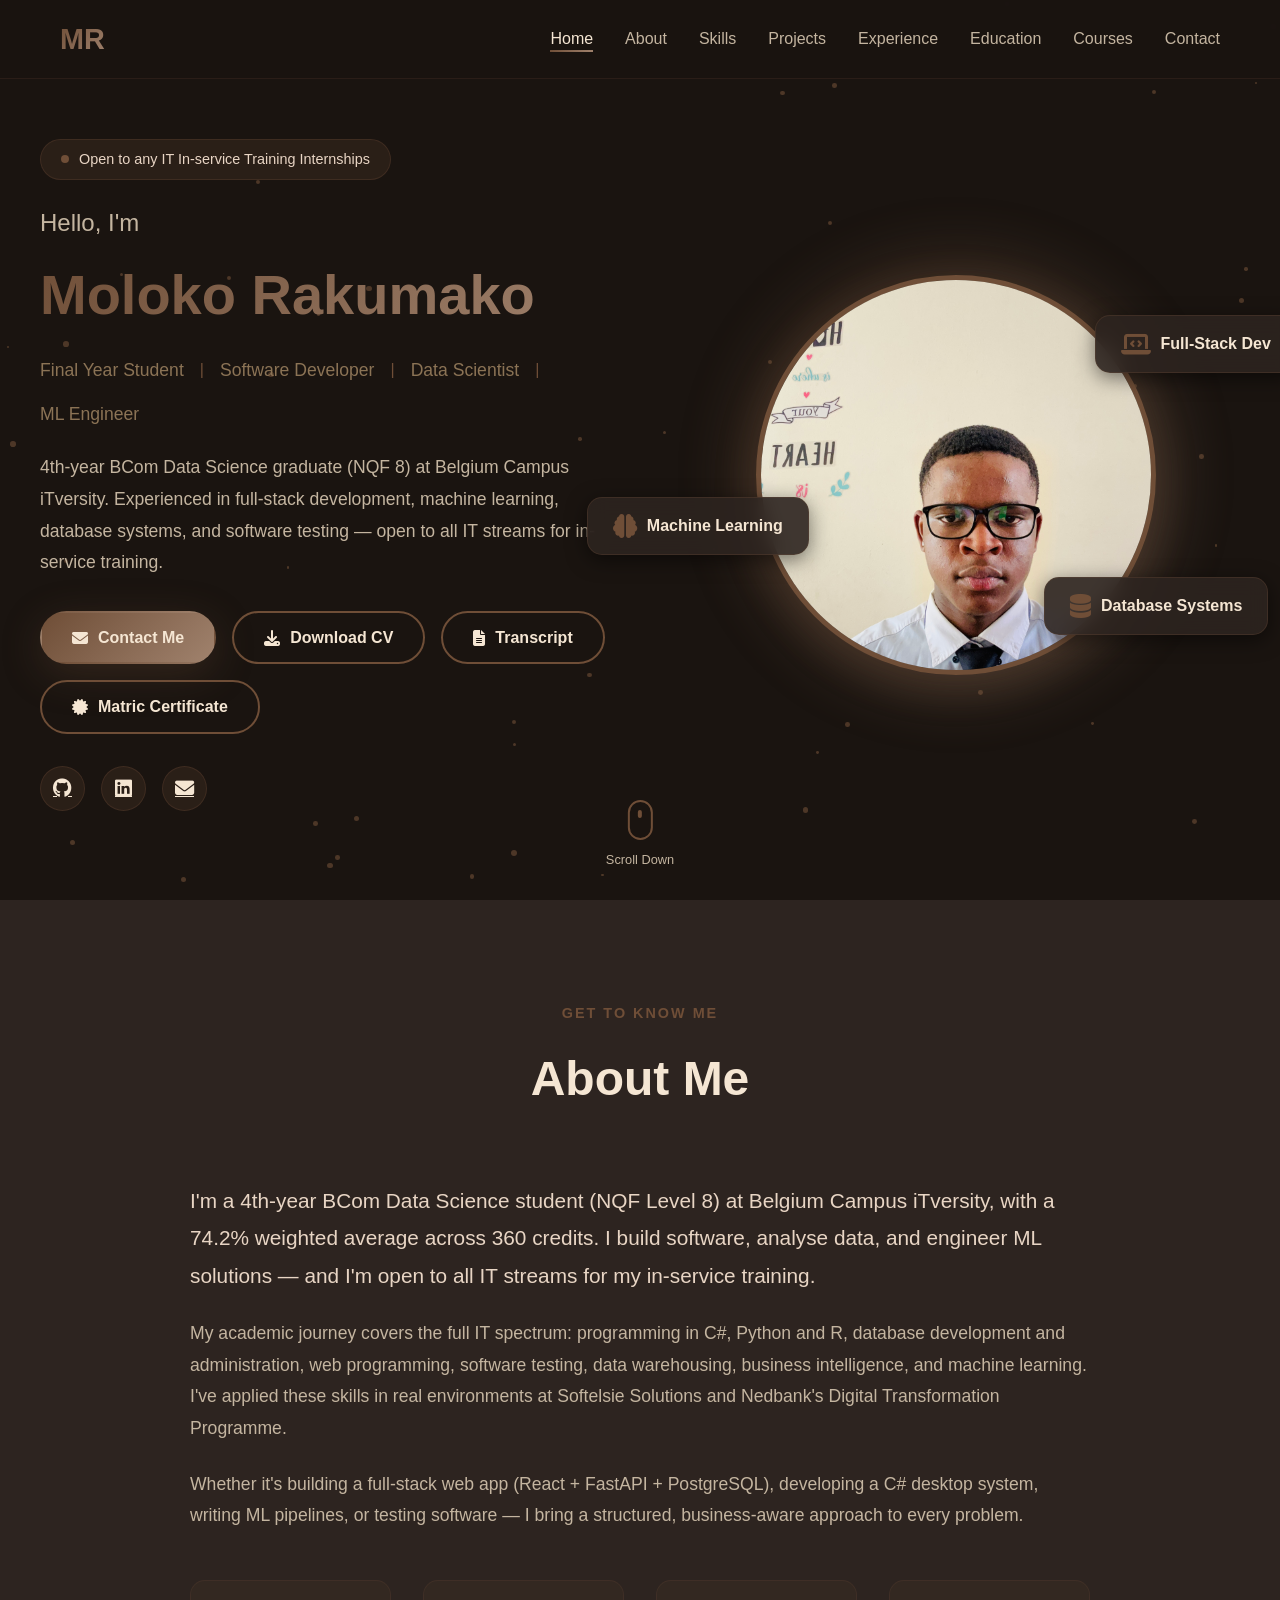
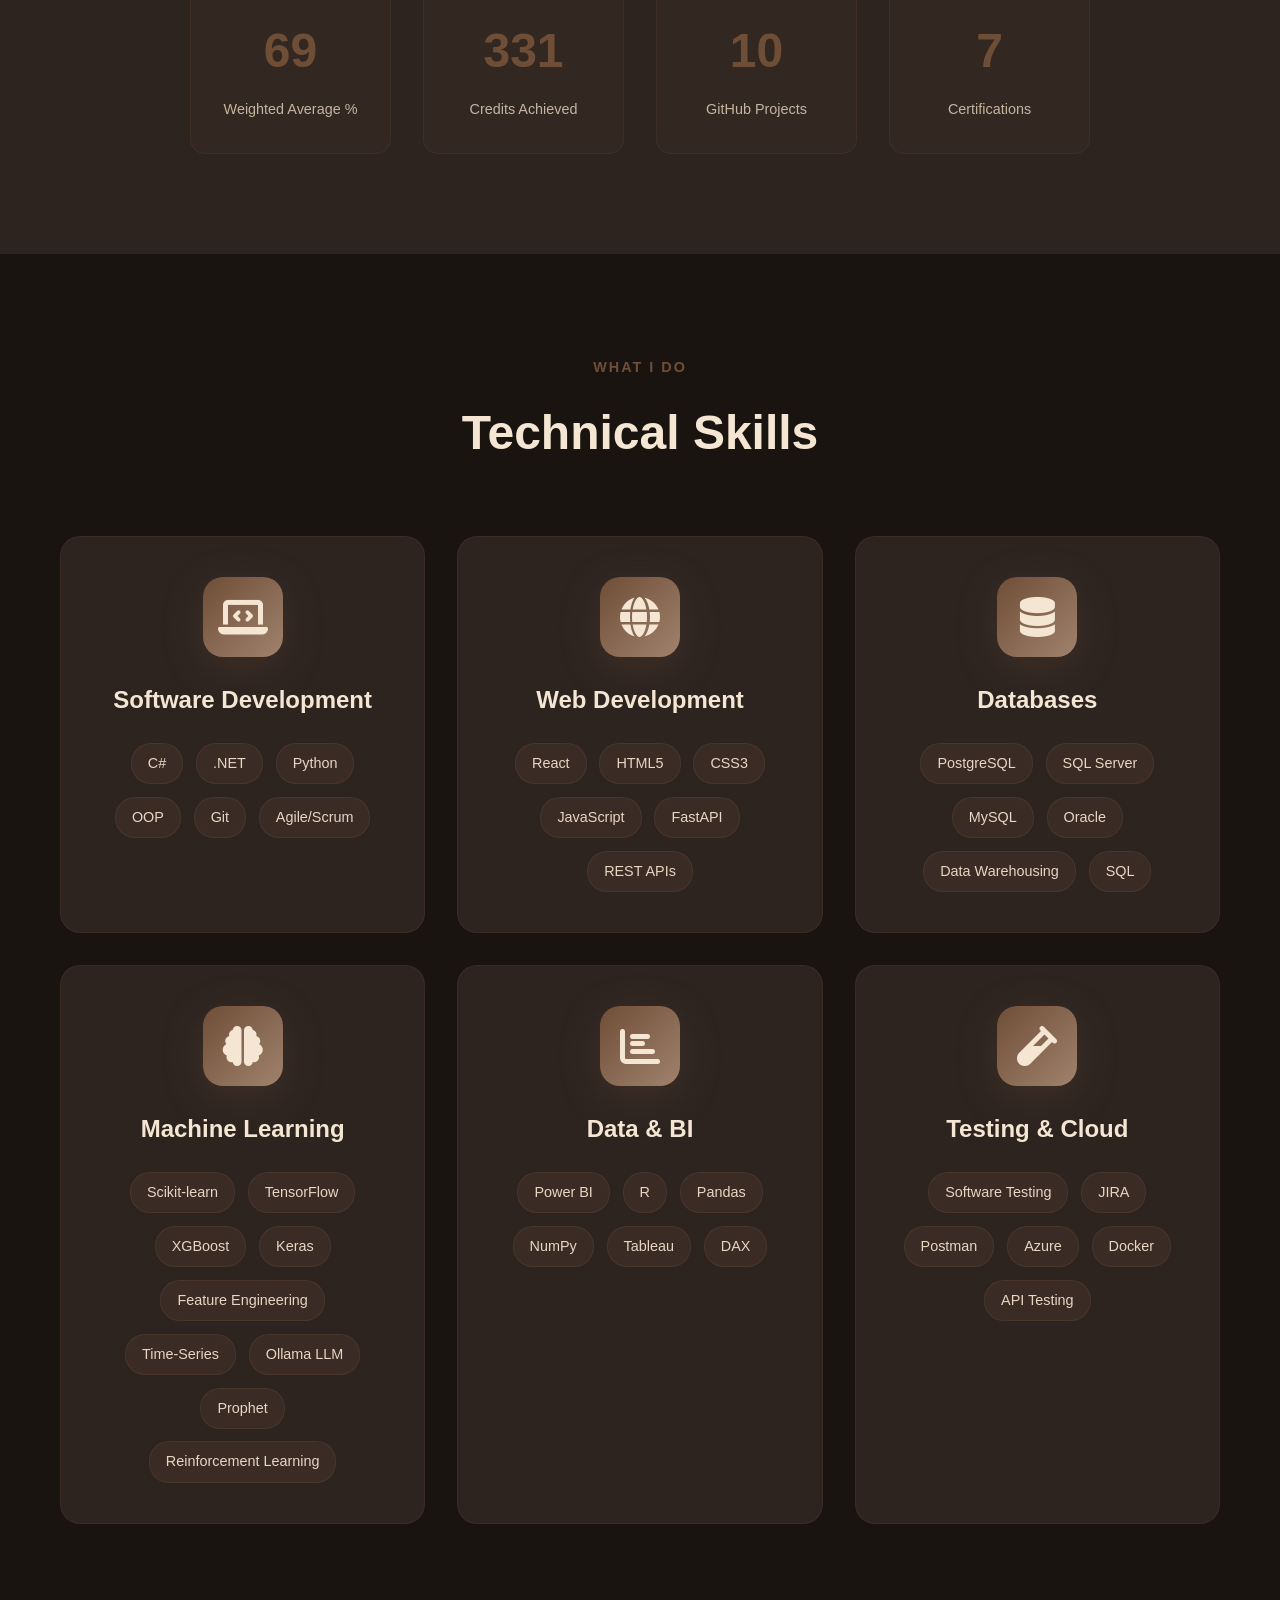
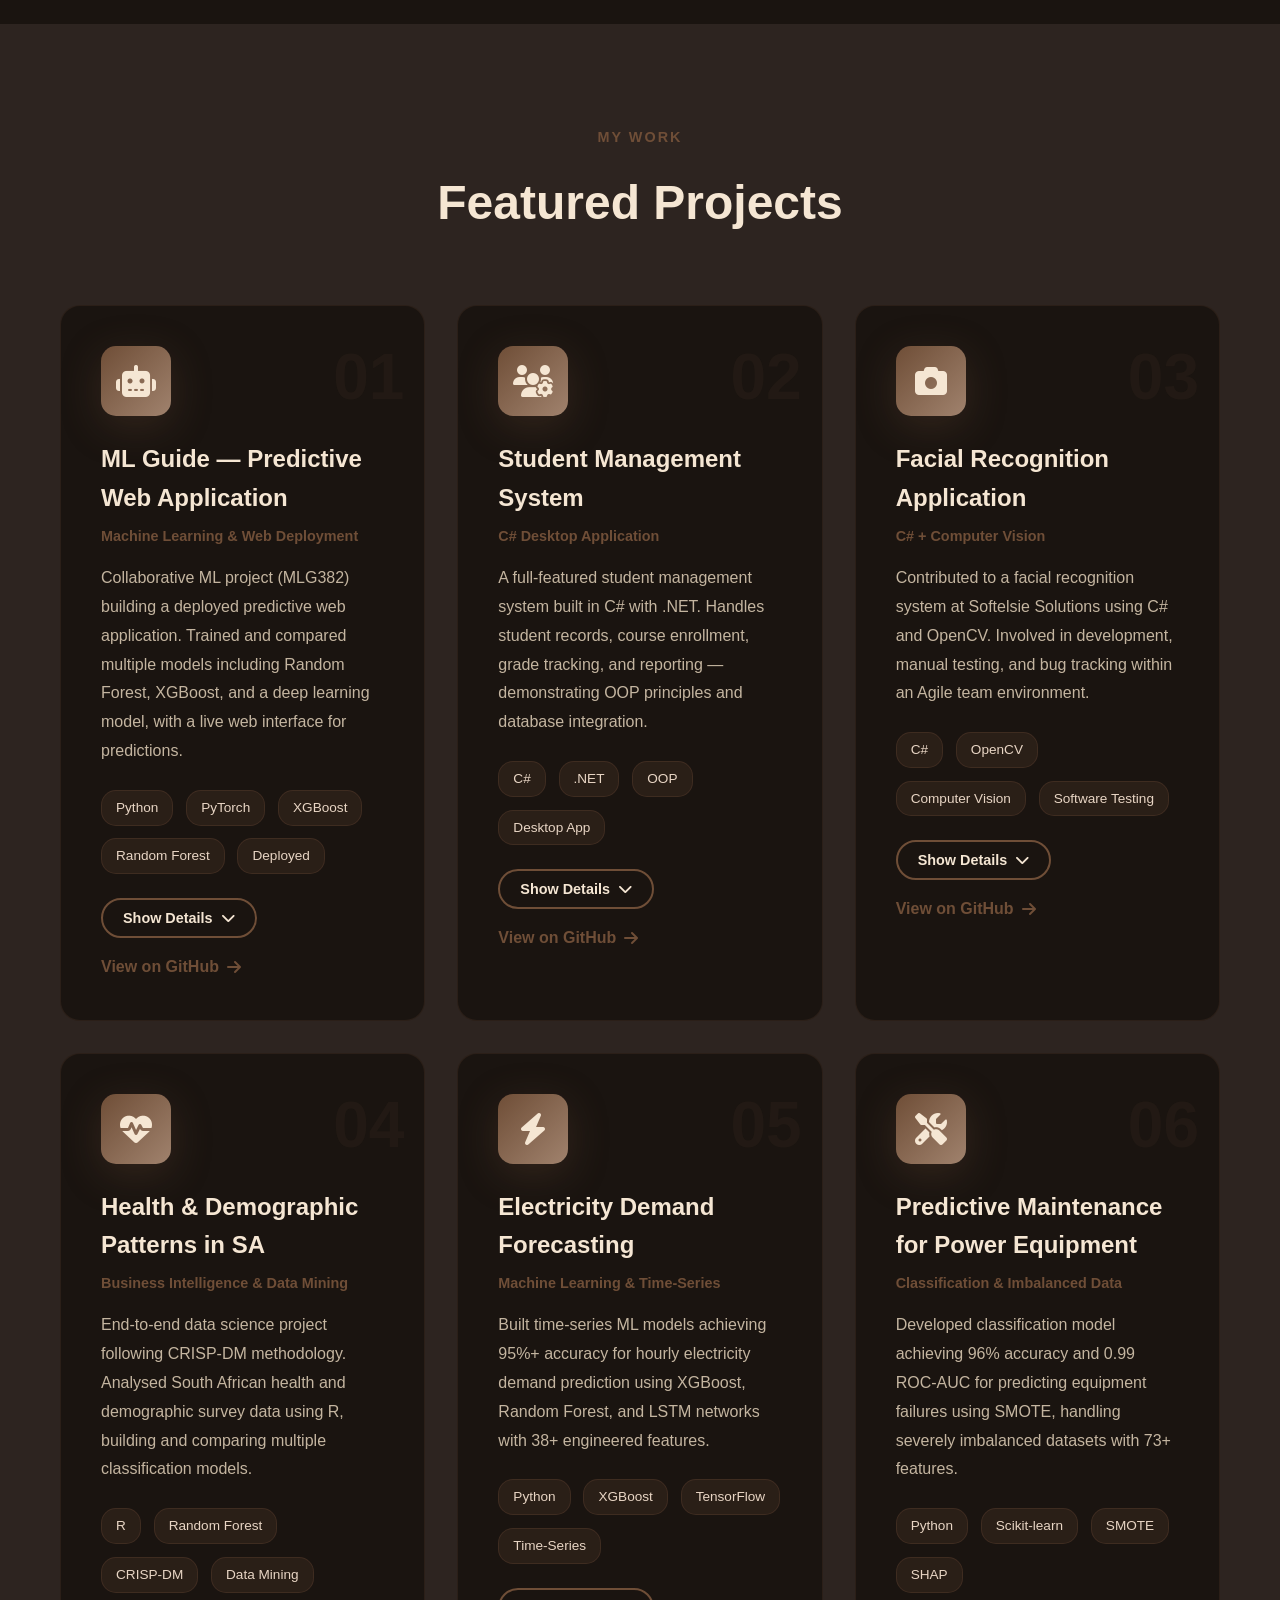
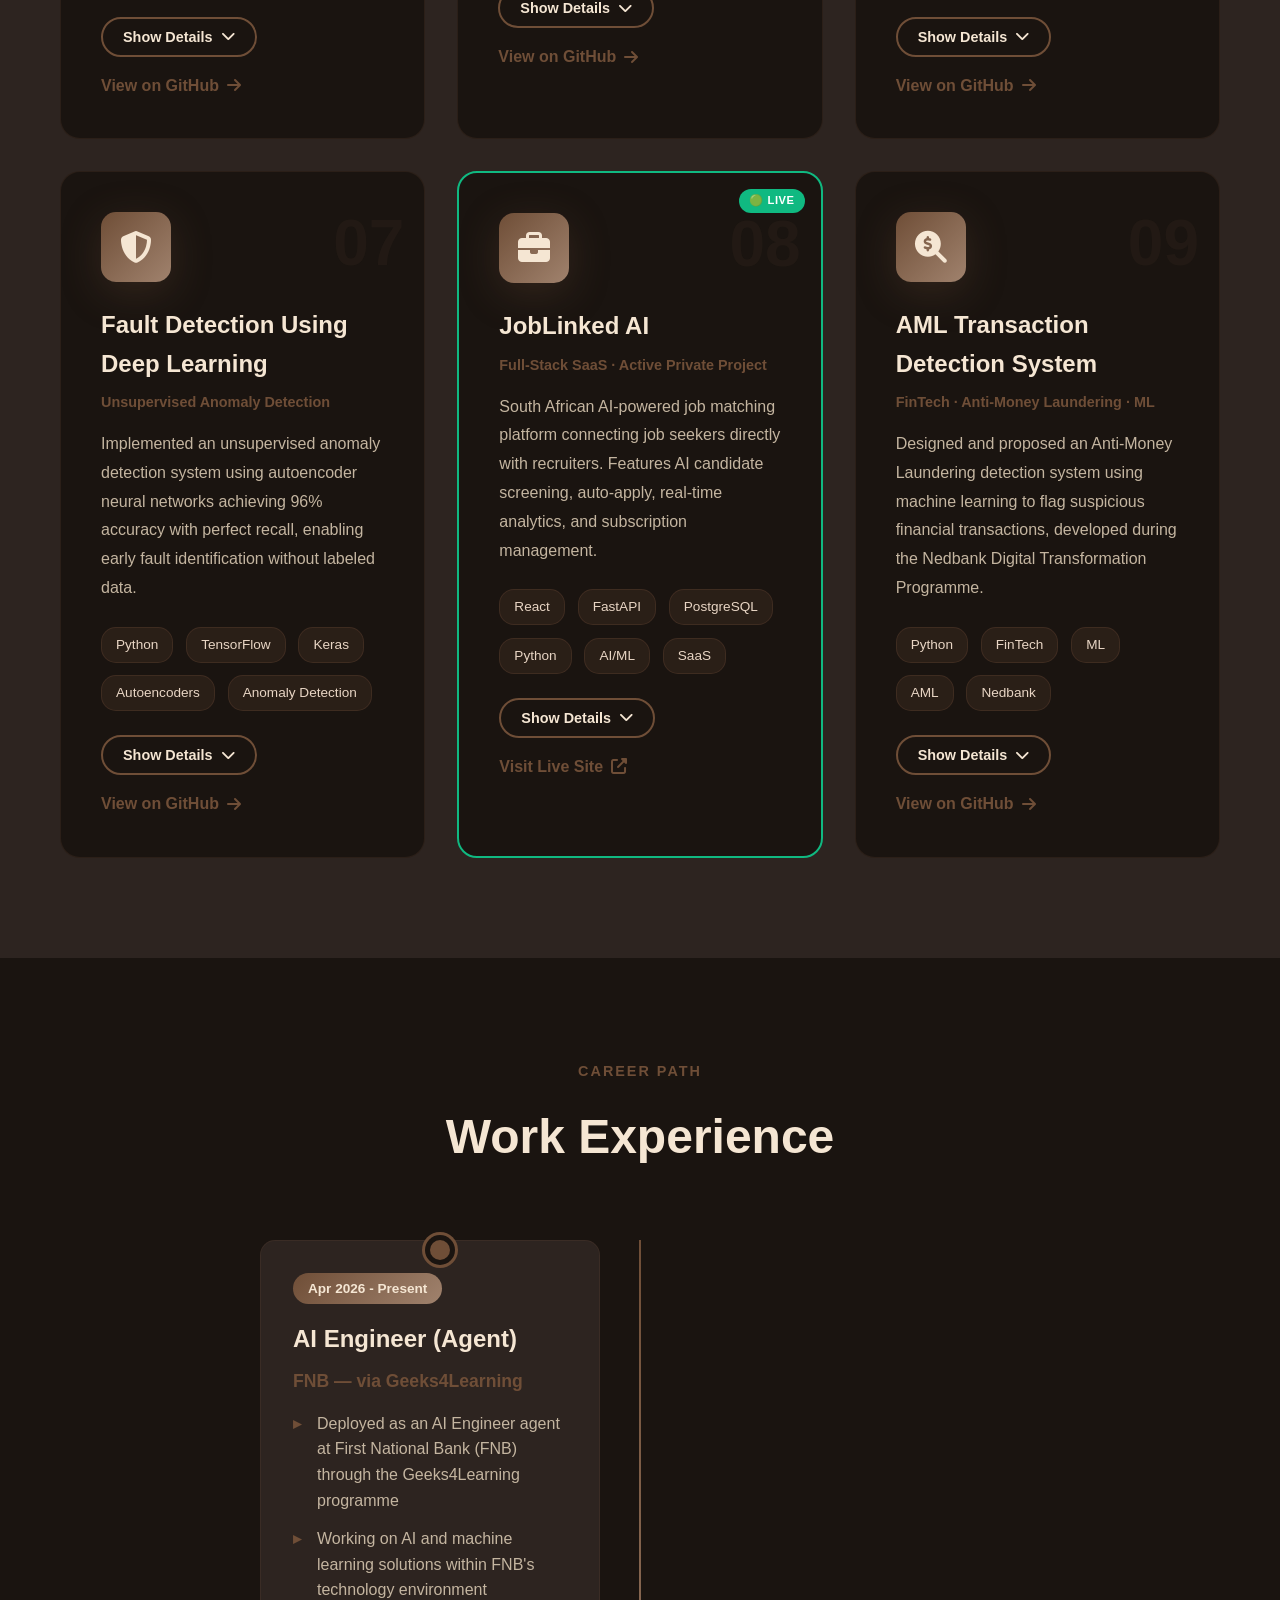
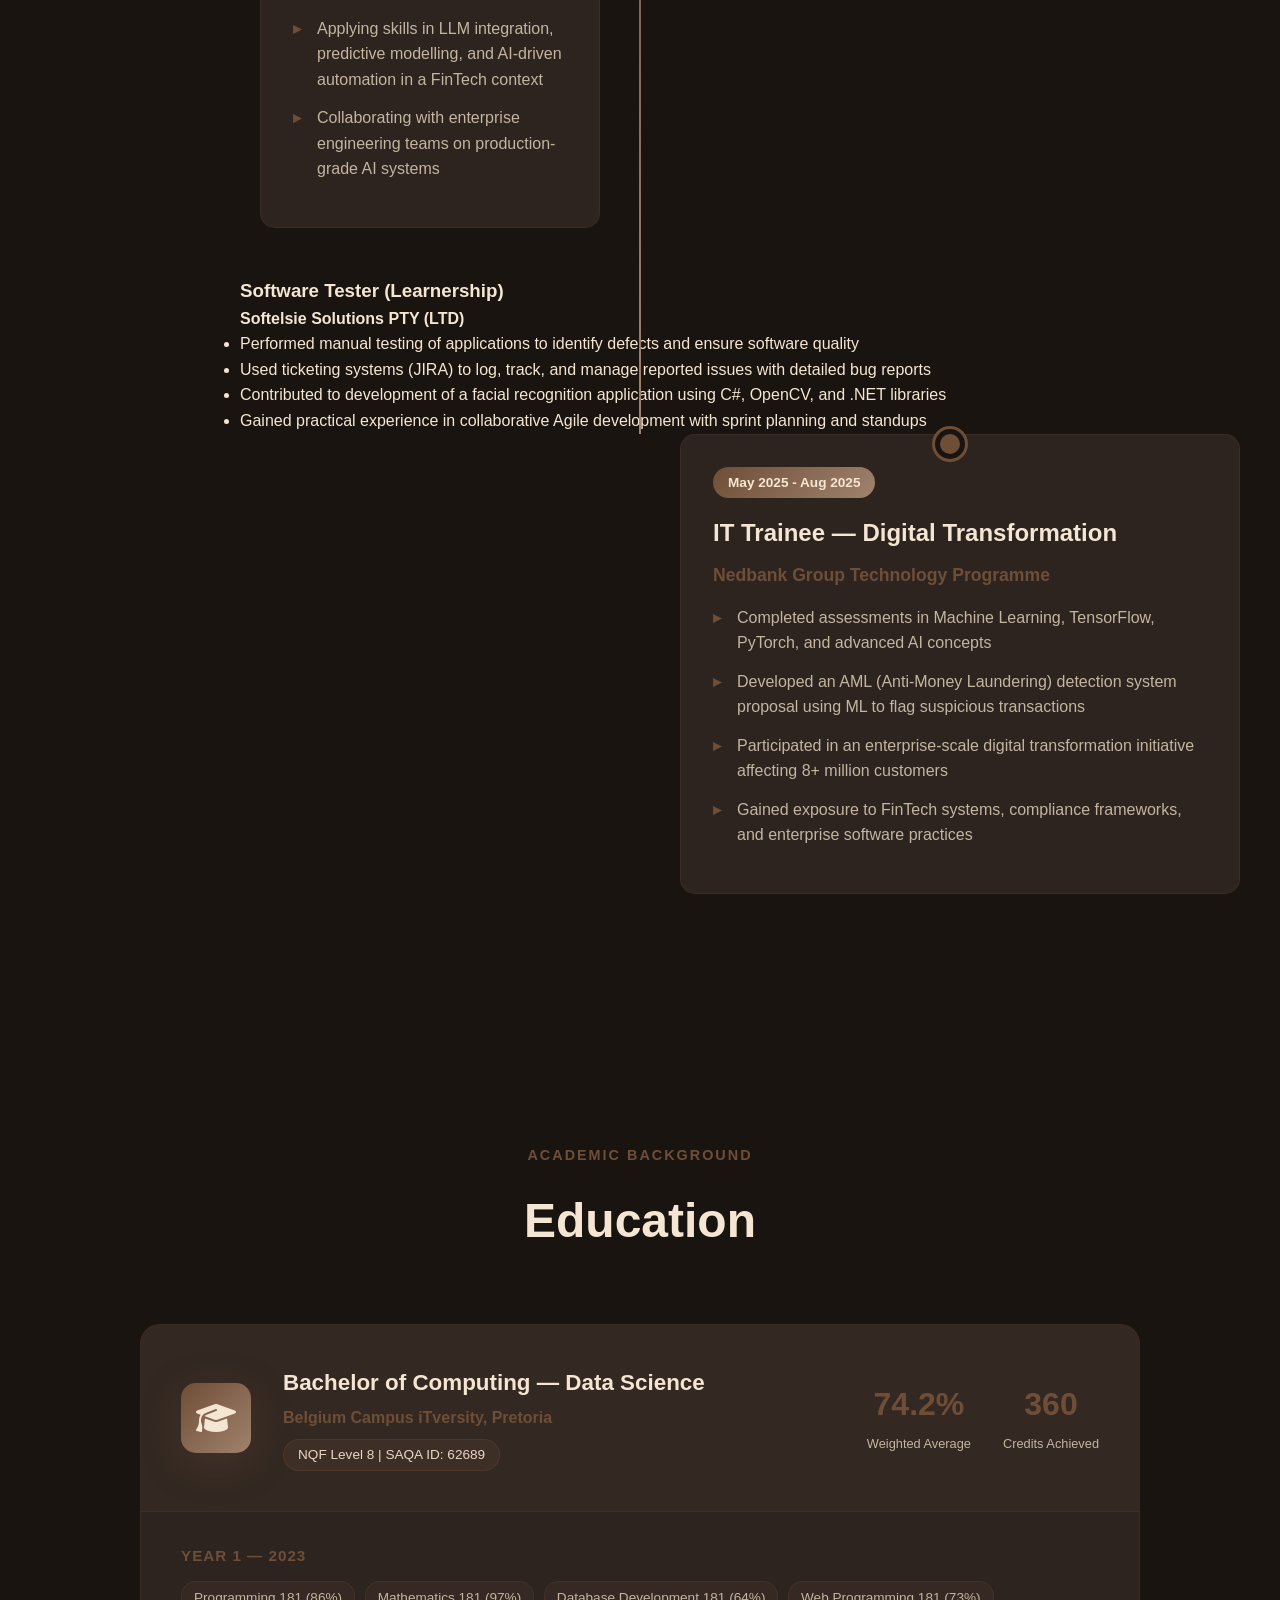
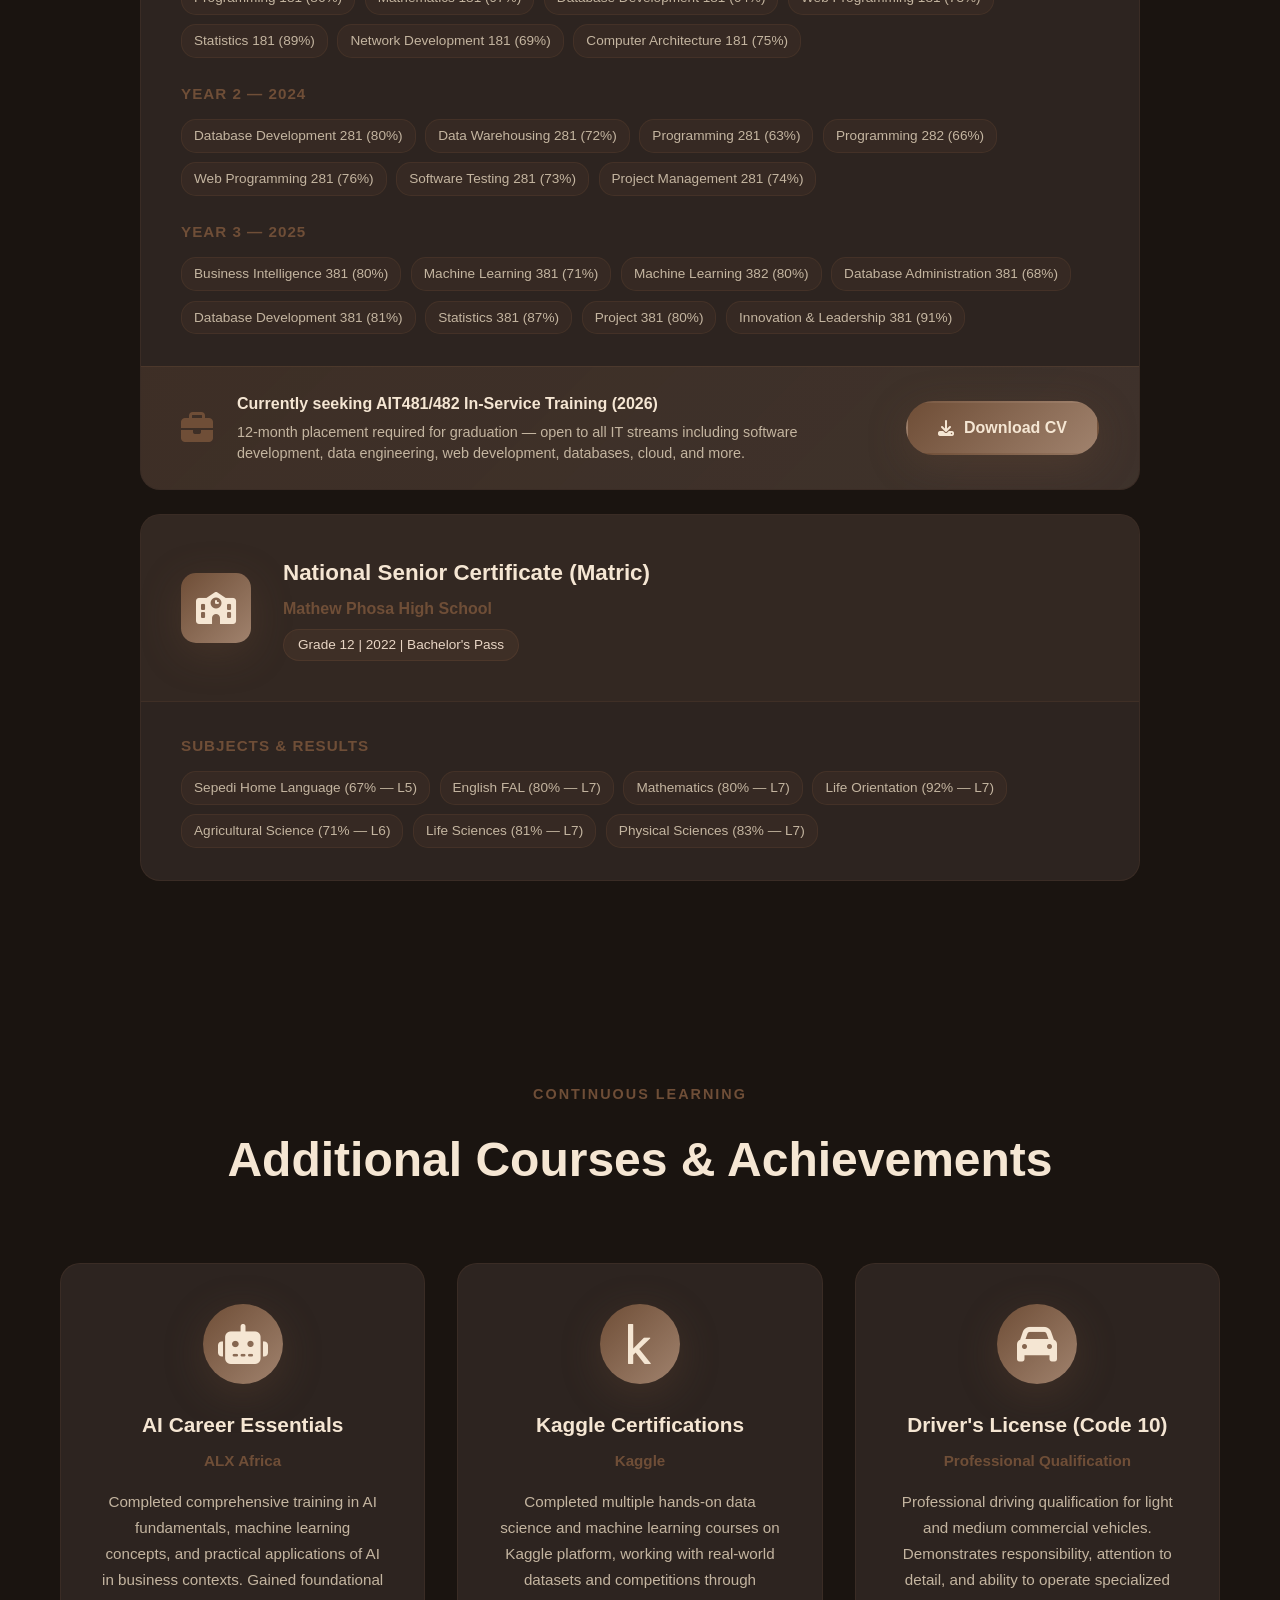
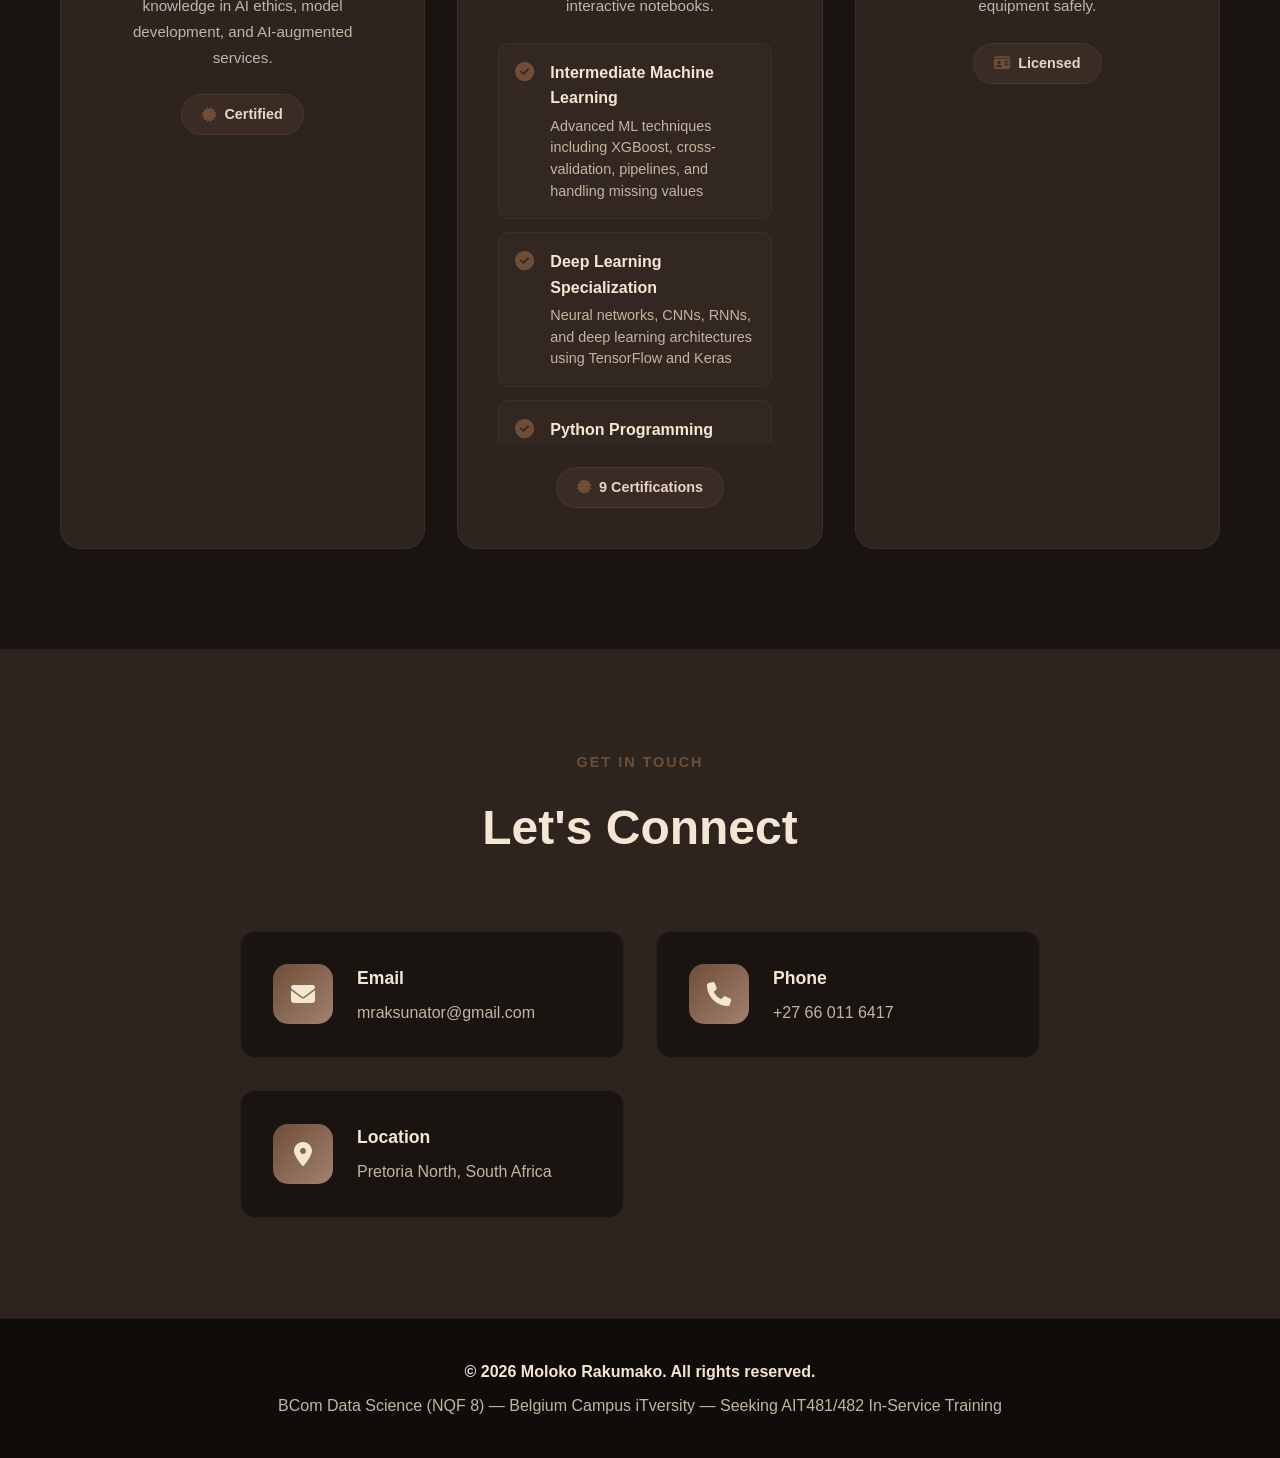
==== commit df3f3396: "feat: add FNB/Geeks4Learning experience, new skills, JobLinked AI live project, AML project - Experi" ====
--- a/index.html
+++ b/index.html
@@ -160,7 +160,7 @@
                             <div class="stat-label">Credits Achieved</div>
                         </div>
                         <div class="stat-item">
-                            <div class="stat-number" data-target="9">0</div>
+                            <div class="stat-number" data-target="11">0</div>
                             <div class="stat-label">GitHub Projects</div>
                         </div>
                         <div class="stat-item">
@@ -235,6 +235,9 @@
                         <span>Keras</span>
                         <span>Feature Engineering</span>
                         <span>Time-Series</span>
+                        <span>Ollama LLM</span>
+                        <span>Prophet</span>
+                        <span>Reinforcement Learning</span>
                     </div>
                 </div>
                 <div class="skill-card">
@@ -520,6 +523,81 @@
                     </a>
                 </div>
 
+                <!-- JobLinked AI — Live Project -->
+                <div class="project-card" style="border: 2px solid #10b981; position: relative;">
+                    <span style="position:absolute;top:1rem;right:1rem;background:#10b981;color:#fff;font-size:0.7rem;font-weight:700;padding:3px 10px;border-radius:999px;letter-spacing:0.05em;">🟢 LIVE</span>
+                    <div class="project-number">08</div>
+                    <div class="project-icon">
+                        <i class="fas fa-briefcase"></i>
+                    </div>
+                    <h3>JobLinked AI</h3>
+                    <p class="project-type">Full-Stack SaaS · Active Private Project</p>
+                    <p class="project-desc">
+                        South African AI-powered job matching platform connecting job seekers directly with recruiters.
+                        Features AI candidate screening, auto-apply, real-time analytics, and subscription management.
+                    </p>
+                    <div class="project-details">
+                        <h4>Technical Approach:</h4>
+                        <ul>
+                            <li>Built full-stack platform with React (frontend) and FastAPI + PostgreSQL (backend)</li>
+                            <li>Implemented AI candidate ranking and matching engine using ML scoring</li>
+                            <li>Integrated Paystack payment processing with subscription tier management</li>
+                            <li>Deployed on Railway (backend) and Vercel (frontend) with Cloudflare R2 storage</li>
+                            <li>Features recruiter analytics dashboard, automated CV screening, and messaging system</li>
+                        </ul>
+                        <h4>Tech Stack:</h4>
+                        <p>React, FastAPI, PostgreSQL, Python, SQLAlchemy, Paystack, Railway, Vercel, Cloudflare R2</p>
+                    </div>
+                    <div class="project-tags">
+                        <span>React</span>
+                        <span>FastAPI</span>
+                        <span>PostgreSQL</span>
+                        <span>Python</span>
+                        <span>AI/ML</span>
+                        <span>SaaS</span>
+                    </div>
+                    <button class="btn-details">Show Details <i class="fas fa-chevron-down"></i></button>
+                    <a href="https://www.joblinkedai.co.za" target="_blank" class="project-link">
+                        Visit Live Site <i class="fas fa-external-link-alt"></i>
+                    </a>
+                </div>
+
+                <!-- AML Detection System -->
+                <div class="project-card">
+                    <div class="project-number">09</div>
+                    <div class="project-icon">
+                        <i class="fas fa-search-dollar"></i>
+                    </div>
+                    <h3>AML Transaction Detection System</h3>
+                    <p class="project-type">FinTech · Anti-Money Laundering · ML</p>
+                    <p class="project-desc">
+                        Designed and proposed an Anti-Money Laundering detection system using machine learning
+                        to flag suspicious financial transactions, developed during the Nedbank Digital Transformation Programme.
+                    </p>
+                    <div class="project-details">
+                        <h4>Technical Approach:</h4>
+                        <ul>
+                            <li>Proposed ML pipeline to analyse transaction patterns and detect anomalous behaviour</li>
+                            <li>Applied classification models to flag high-risk transactions based on amount, frequency, and geography</li>
+                            <li>Designed solution aligned with financial compliance frameworks and FICA regulations</li>
+                            <li>Presented findings to Nedbank technology team as part of enterprise AI initiative</li>
+                        </ul>
+                        <h4>Tech Stack:</h4>
+                        <p>Python, Scikit-learn, Pandas, Financial Compliance, ML Classification</p>
+                    </div>
+                    <div class="project-tags">
+                        <span>Python</span>
+                        <span>FinTech</span>
+                        <span>ML</span>
+                        <span>AML</span>
+                        <span>Nedbank</span>
+                    </div>
+                    <button class="btn-details">Show Details <i class="fas fa-chevron-down"></i></button>
+                    <a href="https://github.com/RaksRaks" target="_blank" class="project-link">
+                        View on GitHub <i class="fas fa-arrow-right"></i>
+                    </a>
+                </div>
+
             </div>
         </div>
     </section>
@@ -534,7 +612,17 @@
                 <div class="timeline-item">
                     <div class="timeline-dot"></div>
                     <div class="timeline-content">
-                        <span class="timeline-date">Jan 2025 - Mar 2025</span>
+                        <span class="timeline-date">Apr 2026 - Present</span>
+                        <h3>AI Engineer (Agent)</h3>
+                        <h4>FNB — via Geeks4Learning</h4>
+                        <ul>
+                            <li>Deployed as an AI Engineer agent at First National Bank (FNB) through the Geeks4Learning programme</li>
+                            <li>Working on AI and machine learning solutions within FNB's technology environment</li>
+                            <li>Applying skills in LLM integration, predictive modelling, and AI-driven automation in a FinTech context</li>
+                            <li>Collaborating with enterprise engineering teams on production-grade AI systems</li>
+                        </ul>
+                    </div>
+                </div>
                         <h3>Software Tester (Learnership)</h3>
                         <h4>Softelsie Solutions PTY (LTD)</h4>
                         <ul>
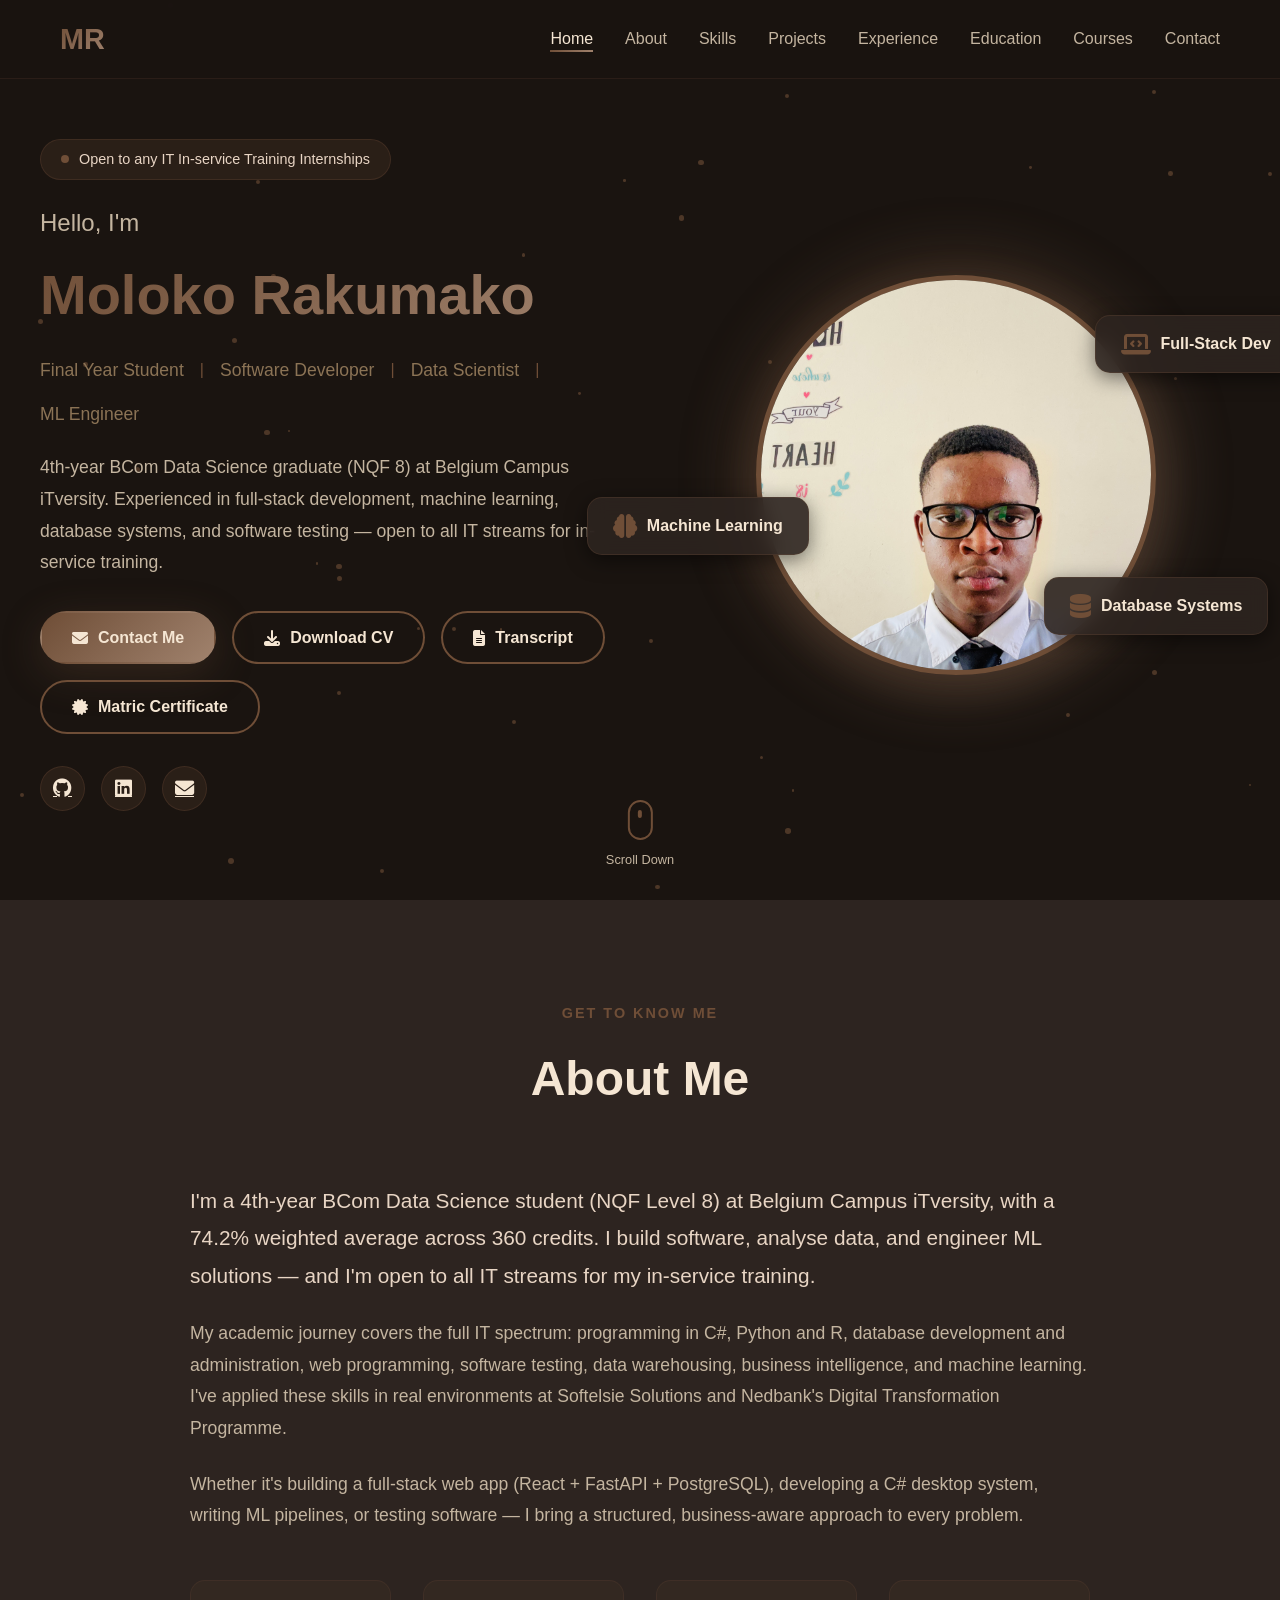
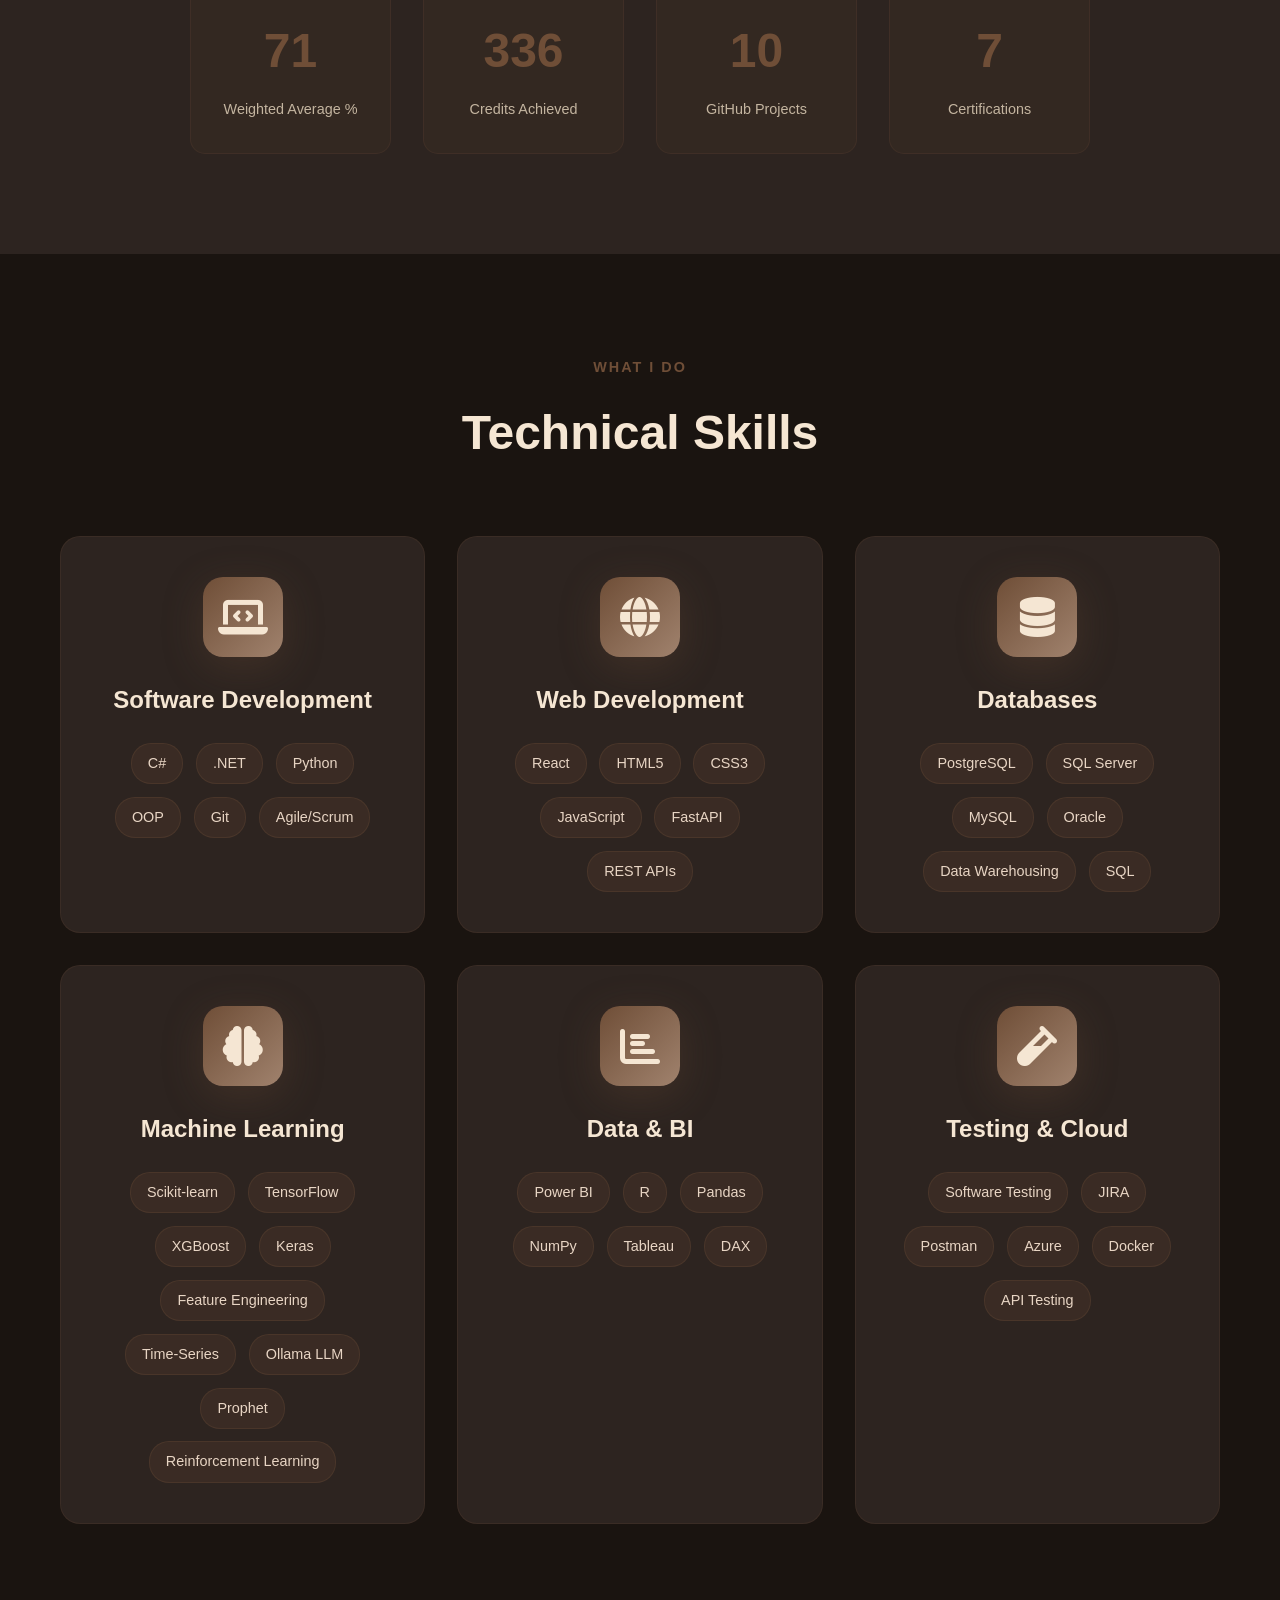
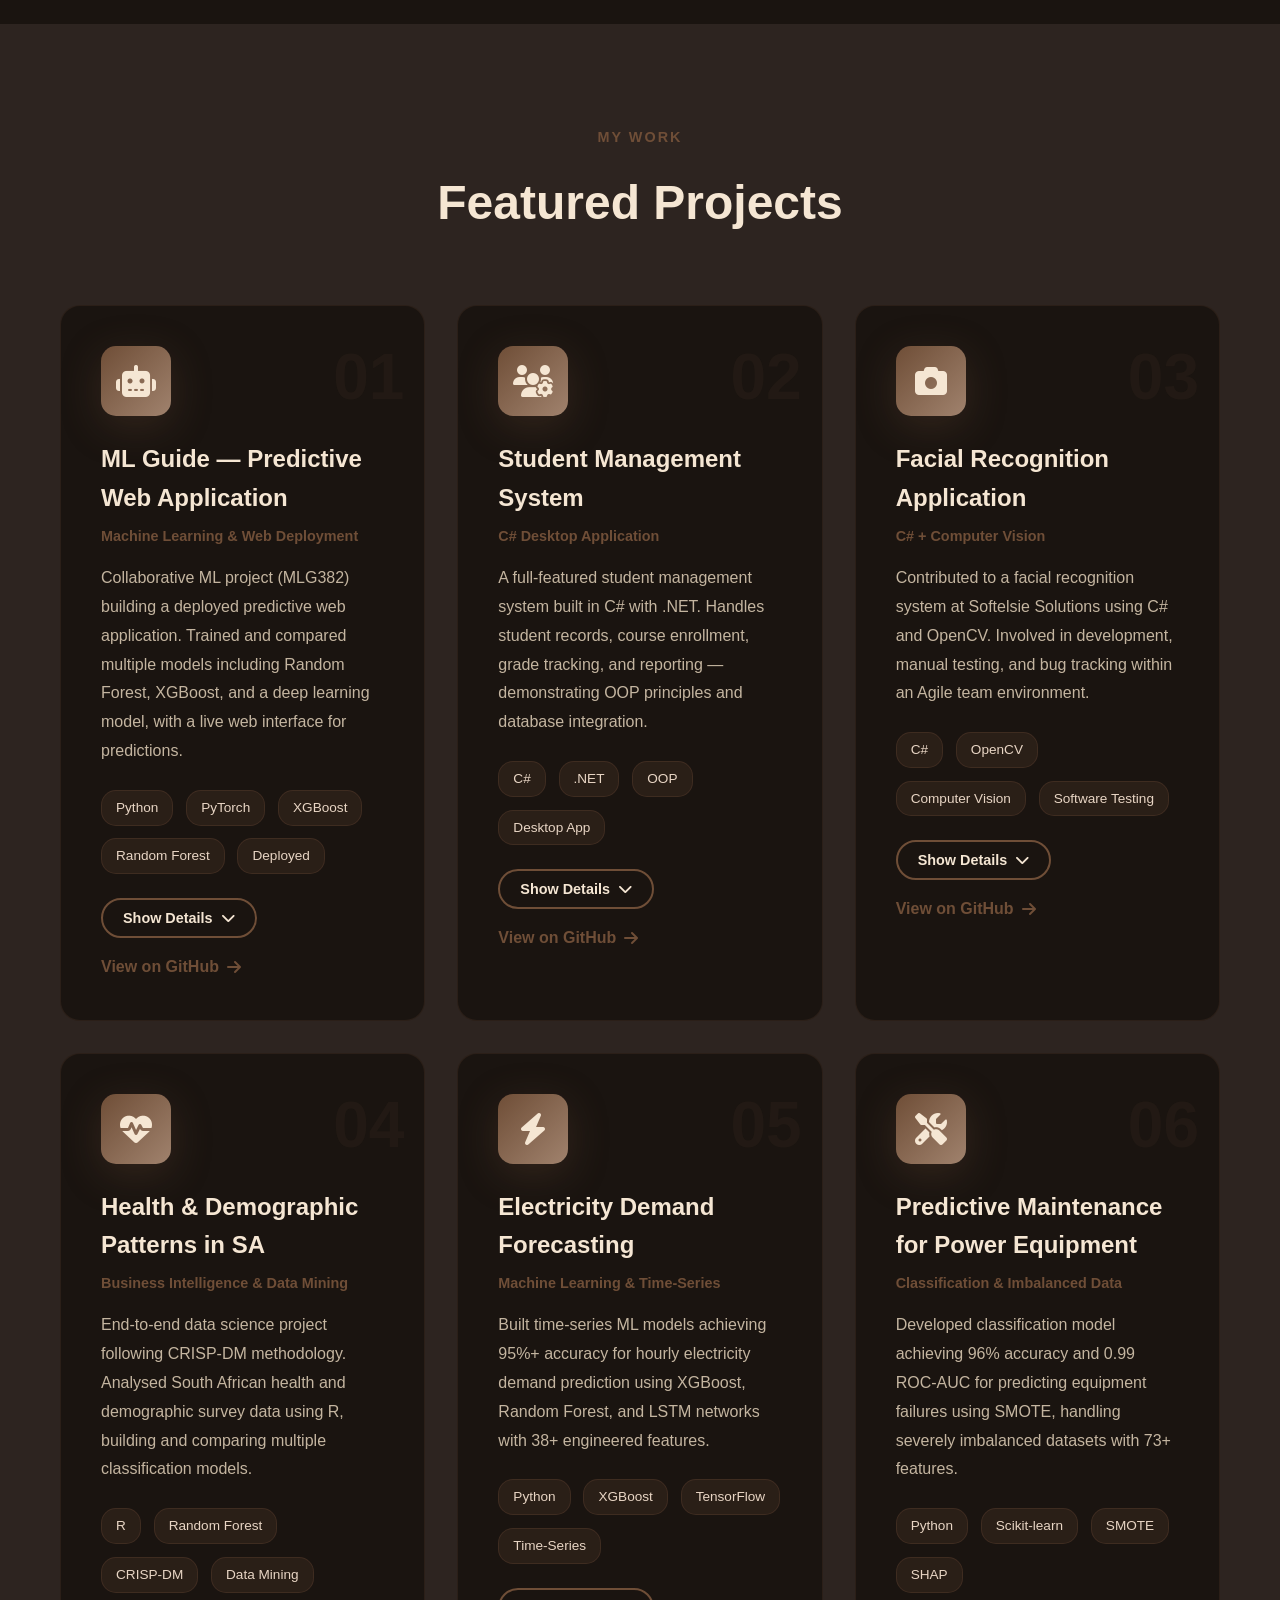
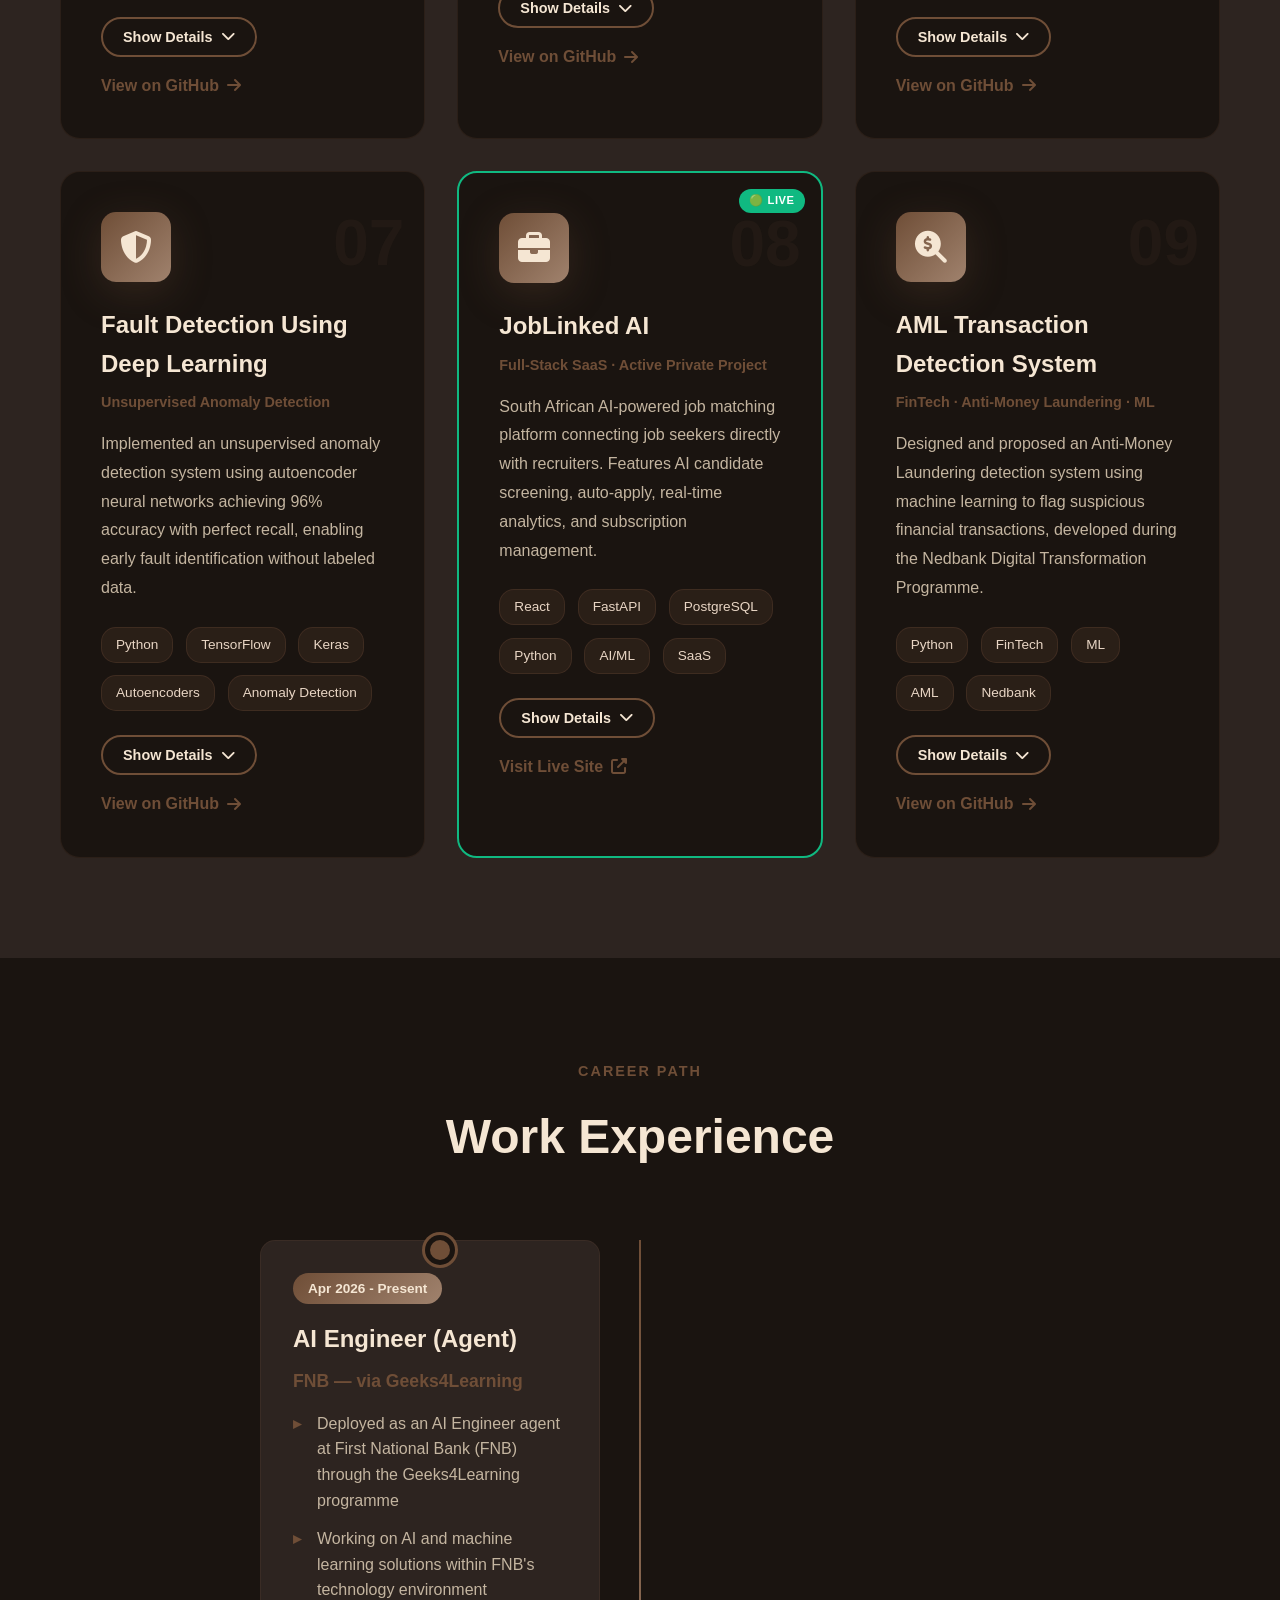
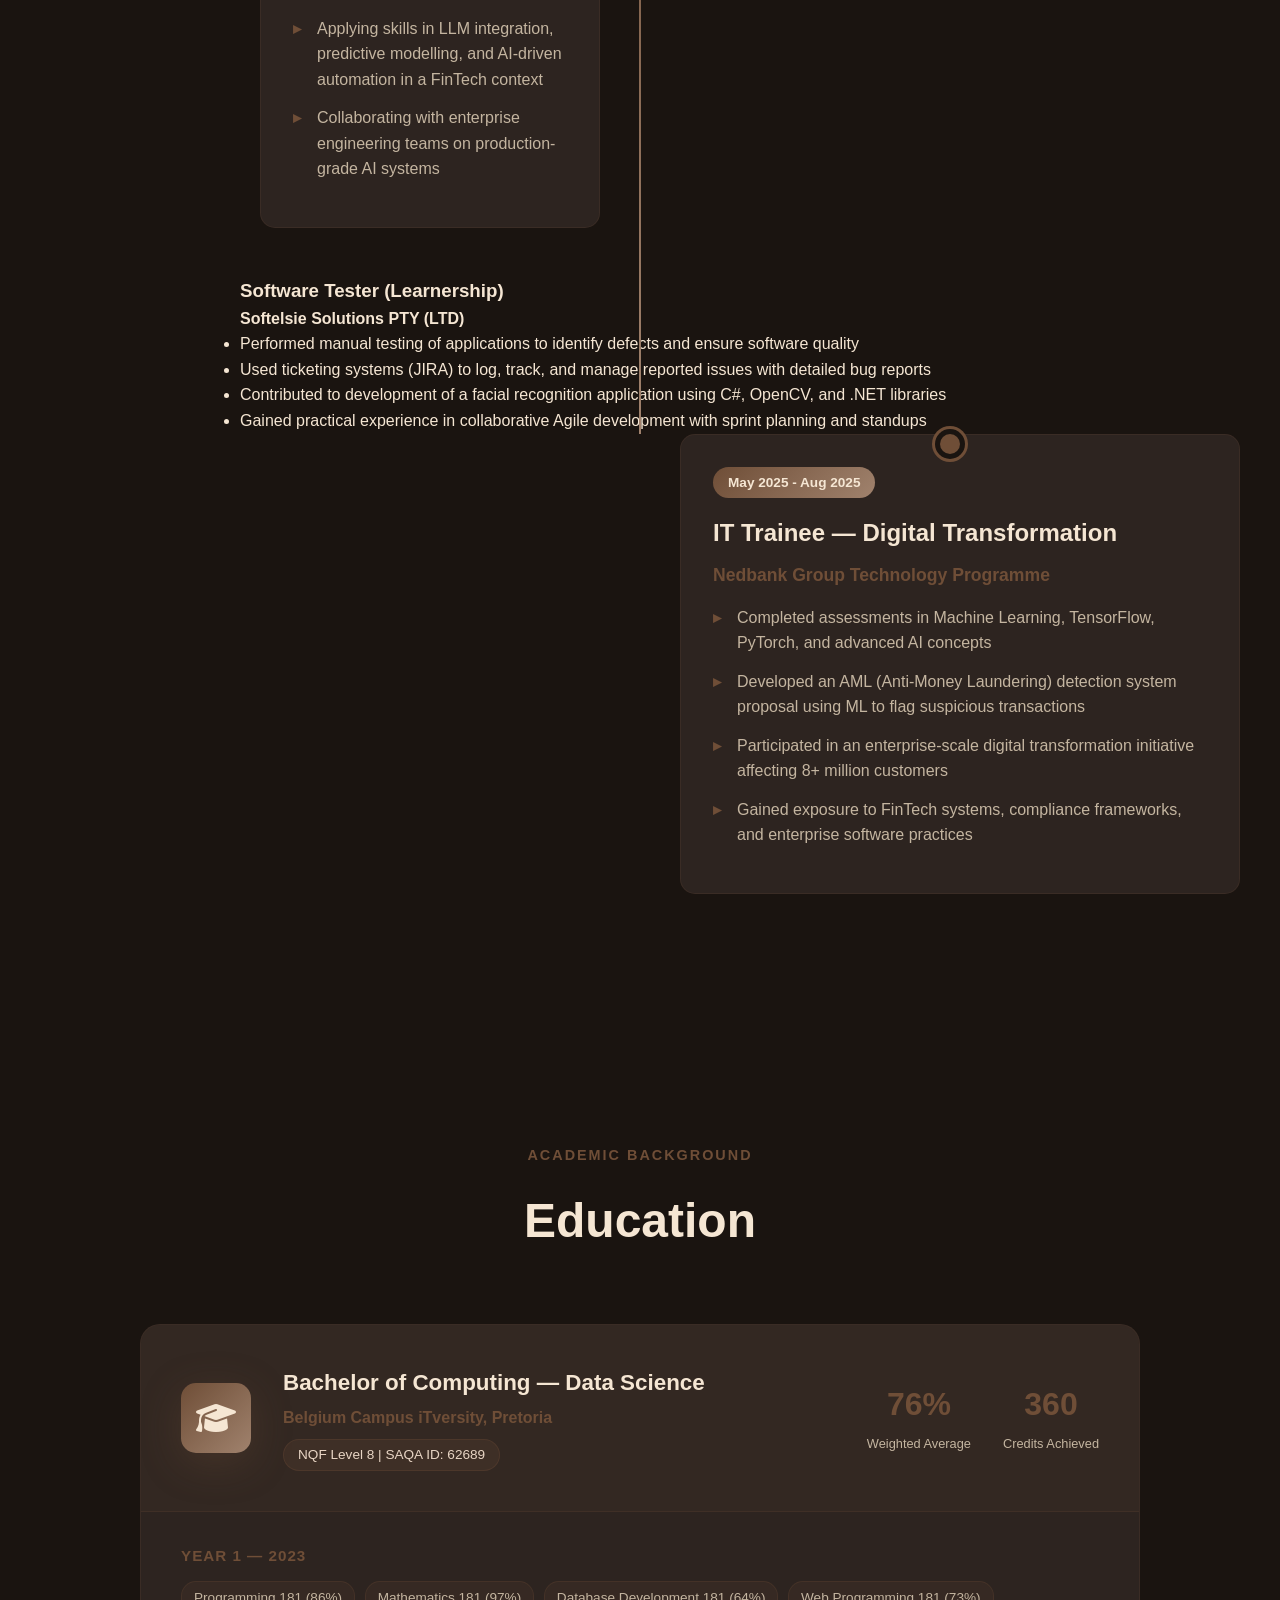
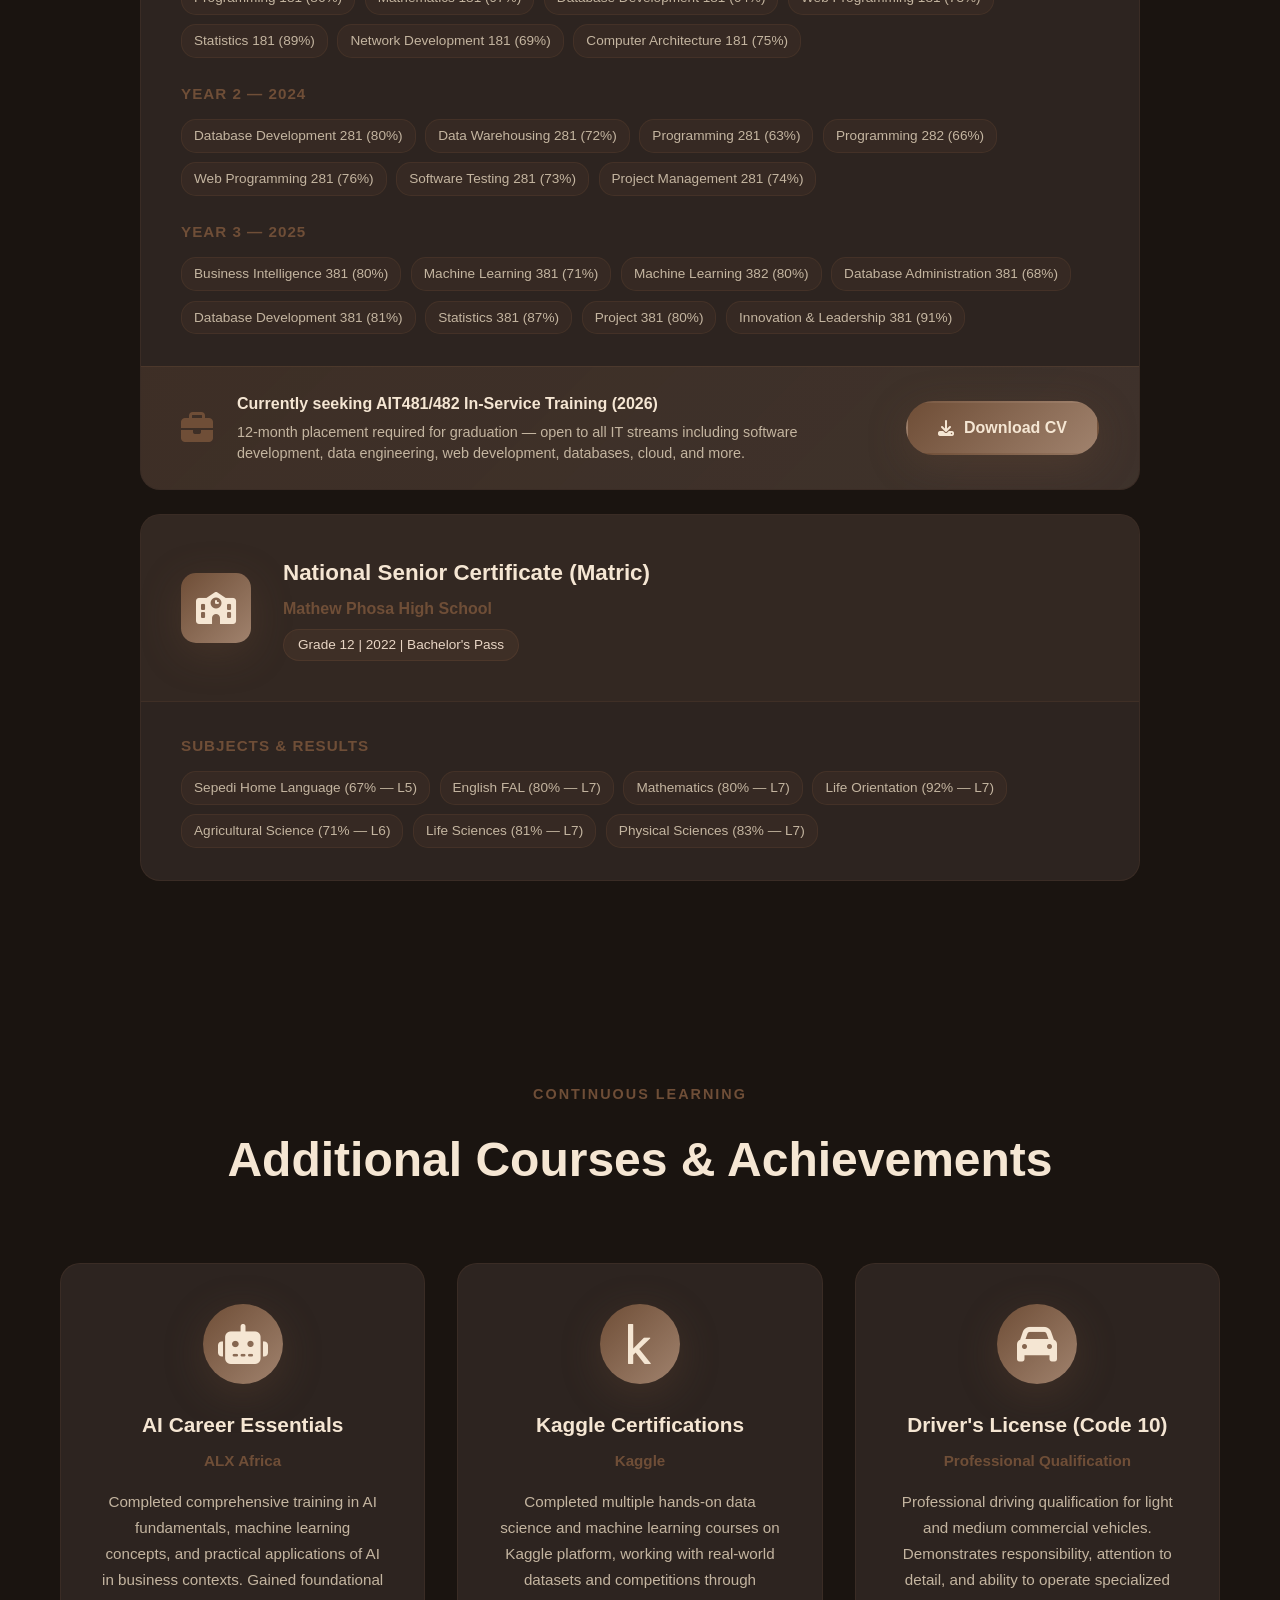
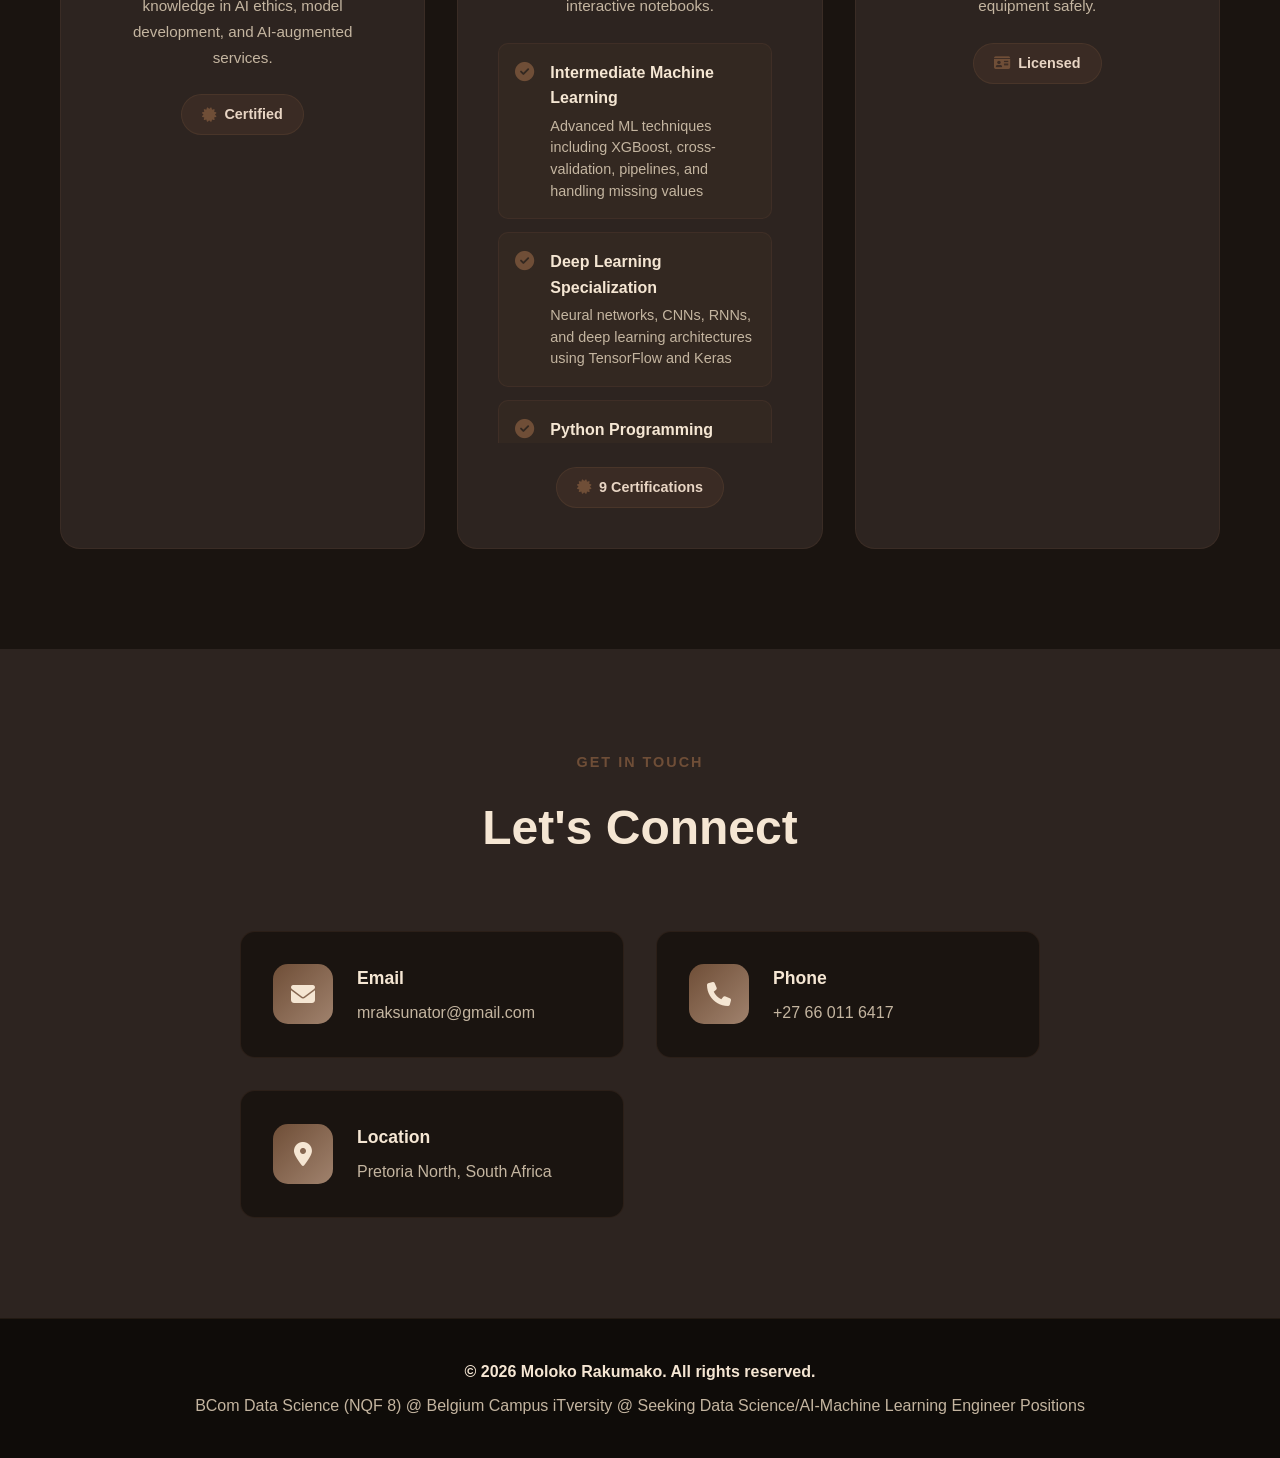
==== commit d315bcee: "Update statistics and footer job seeking information Updated the weighted average percentage and mod" ====
--- a/index.html
+++ b/index.html
@@ -670,7 +670,7 @@
                     </div>
                     <div class="edu-stats">
                         <div class="edu-stat">
-                            <span class="edu-stat-value">74.2%</span>
+                            <span class="edu-stat-value">76%</span>
                             <span class="edu-stat-label">Weighted Average</span>
                         </div>
                         <div class="edu-stat">
@@ -931,7 +931,7 @@
     <footer class="footer">
         <div class="container">
             <p>&copy; 2026 Moloko Rakumako. All rights reserved.</p>
-            <p>BCom Data Science (NQF 8) — Belgium Campus iTversity — Seeking AIT481/482 In-Service Training</p>
+            <p>BCom Data Science (NQF 8) @ Belgium Campus iTversity @ Seeking Data Science/AI-Machine Learning Engineer Positions</p>
         </div>
     </footer>
 
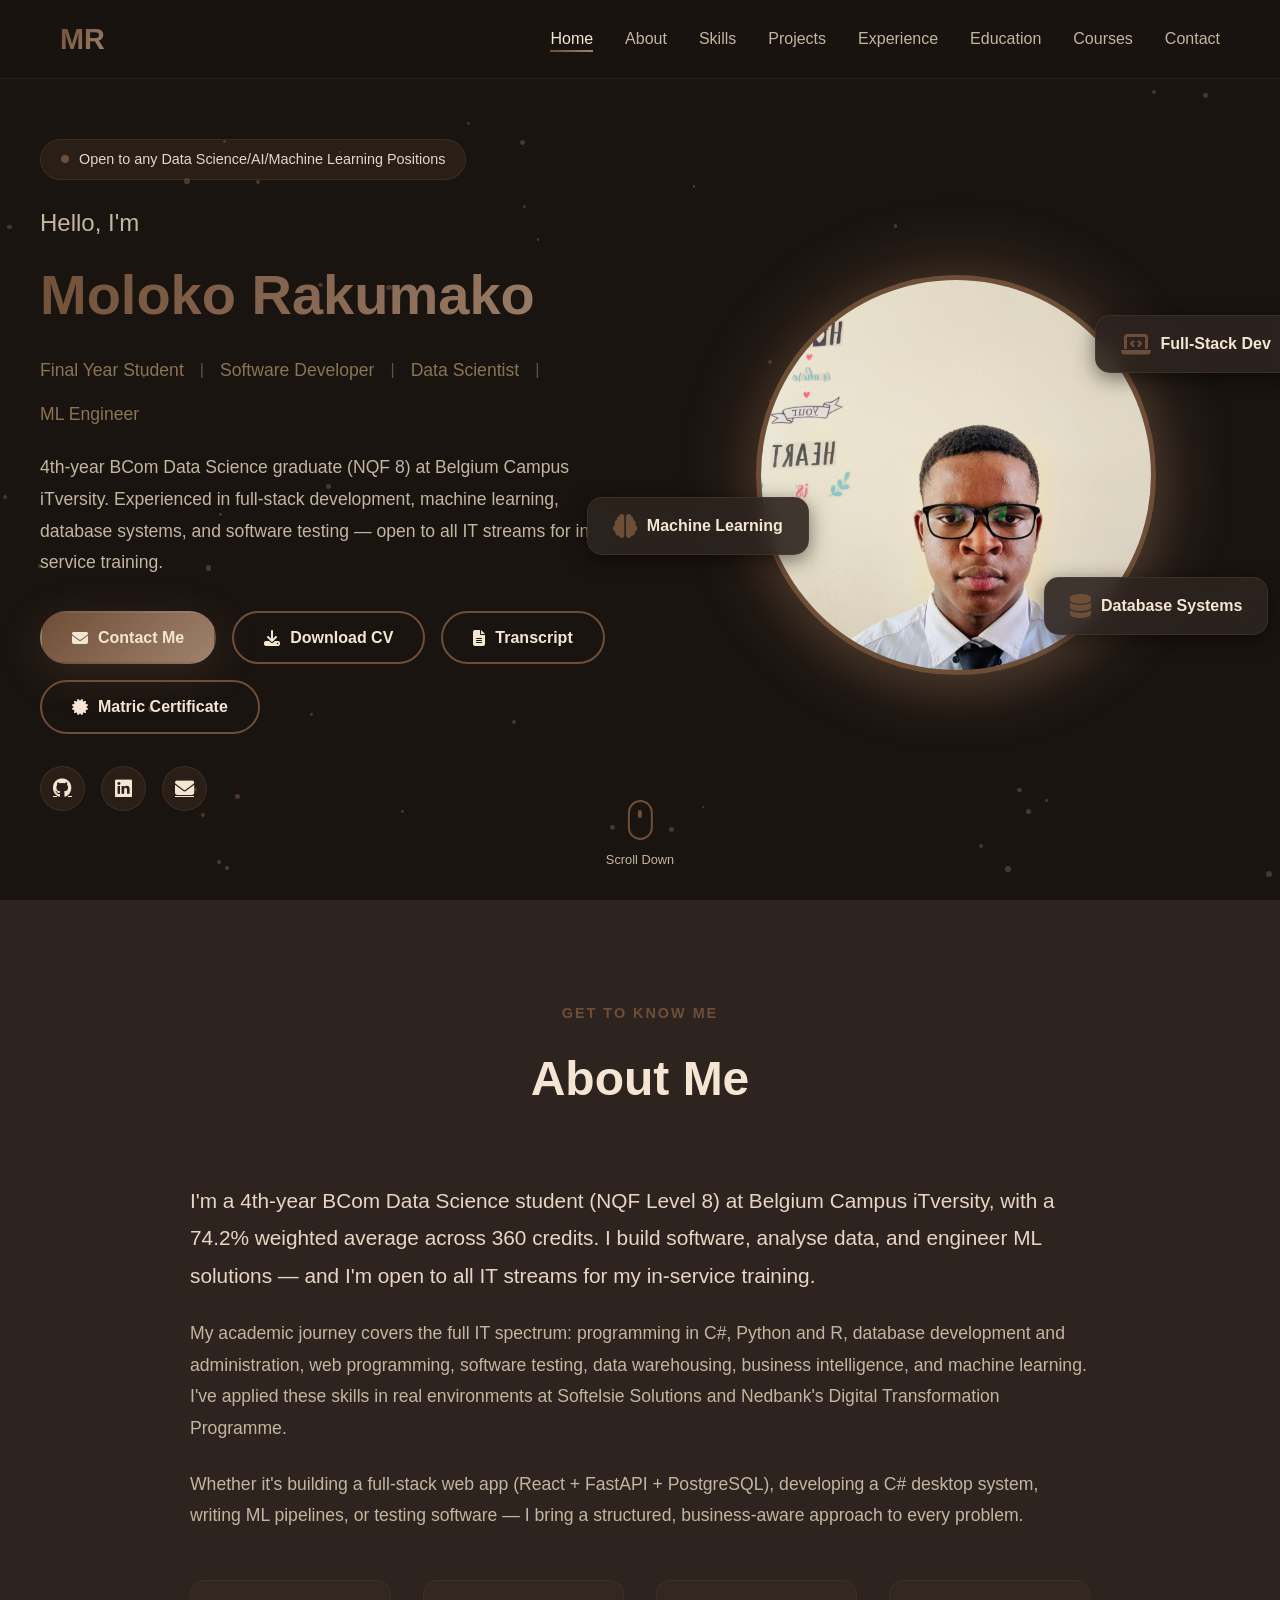
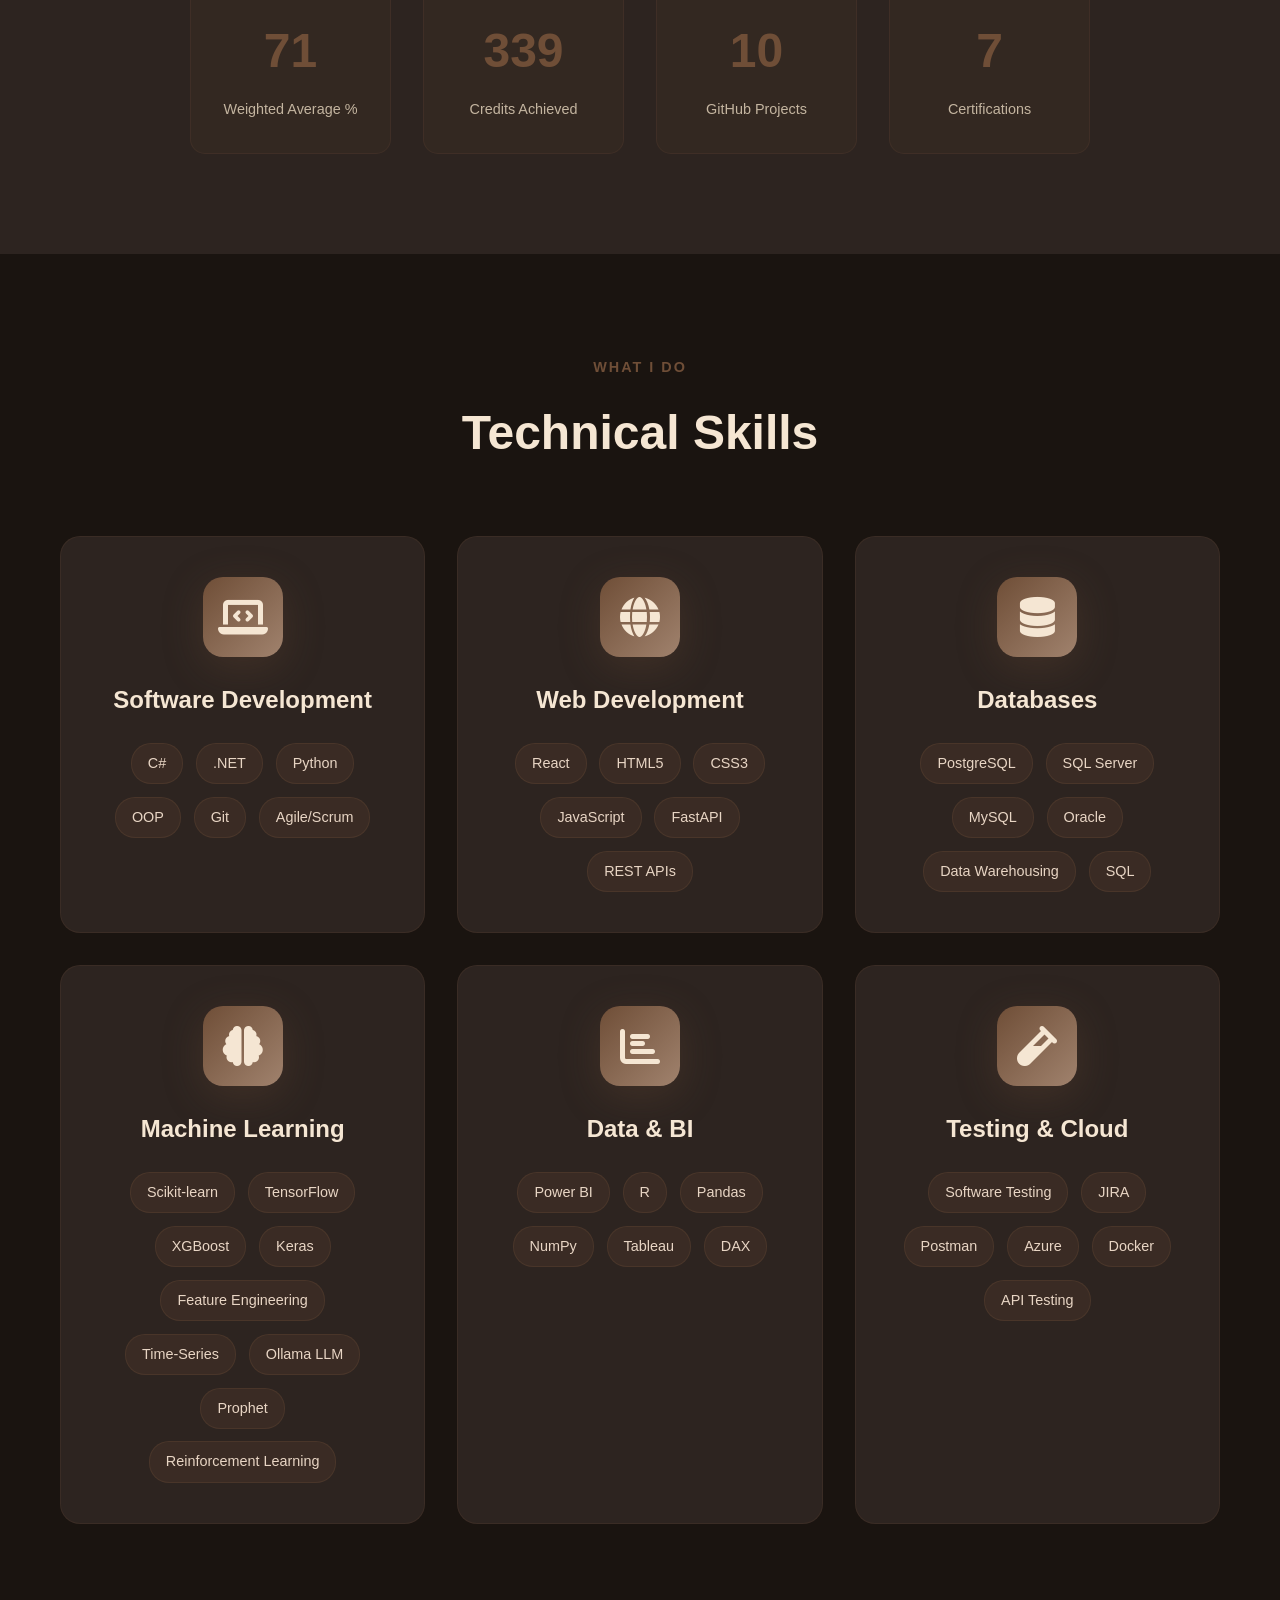
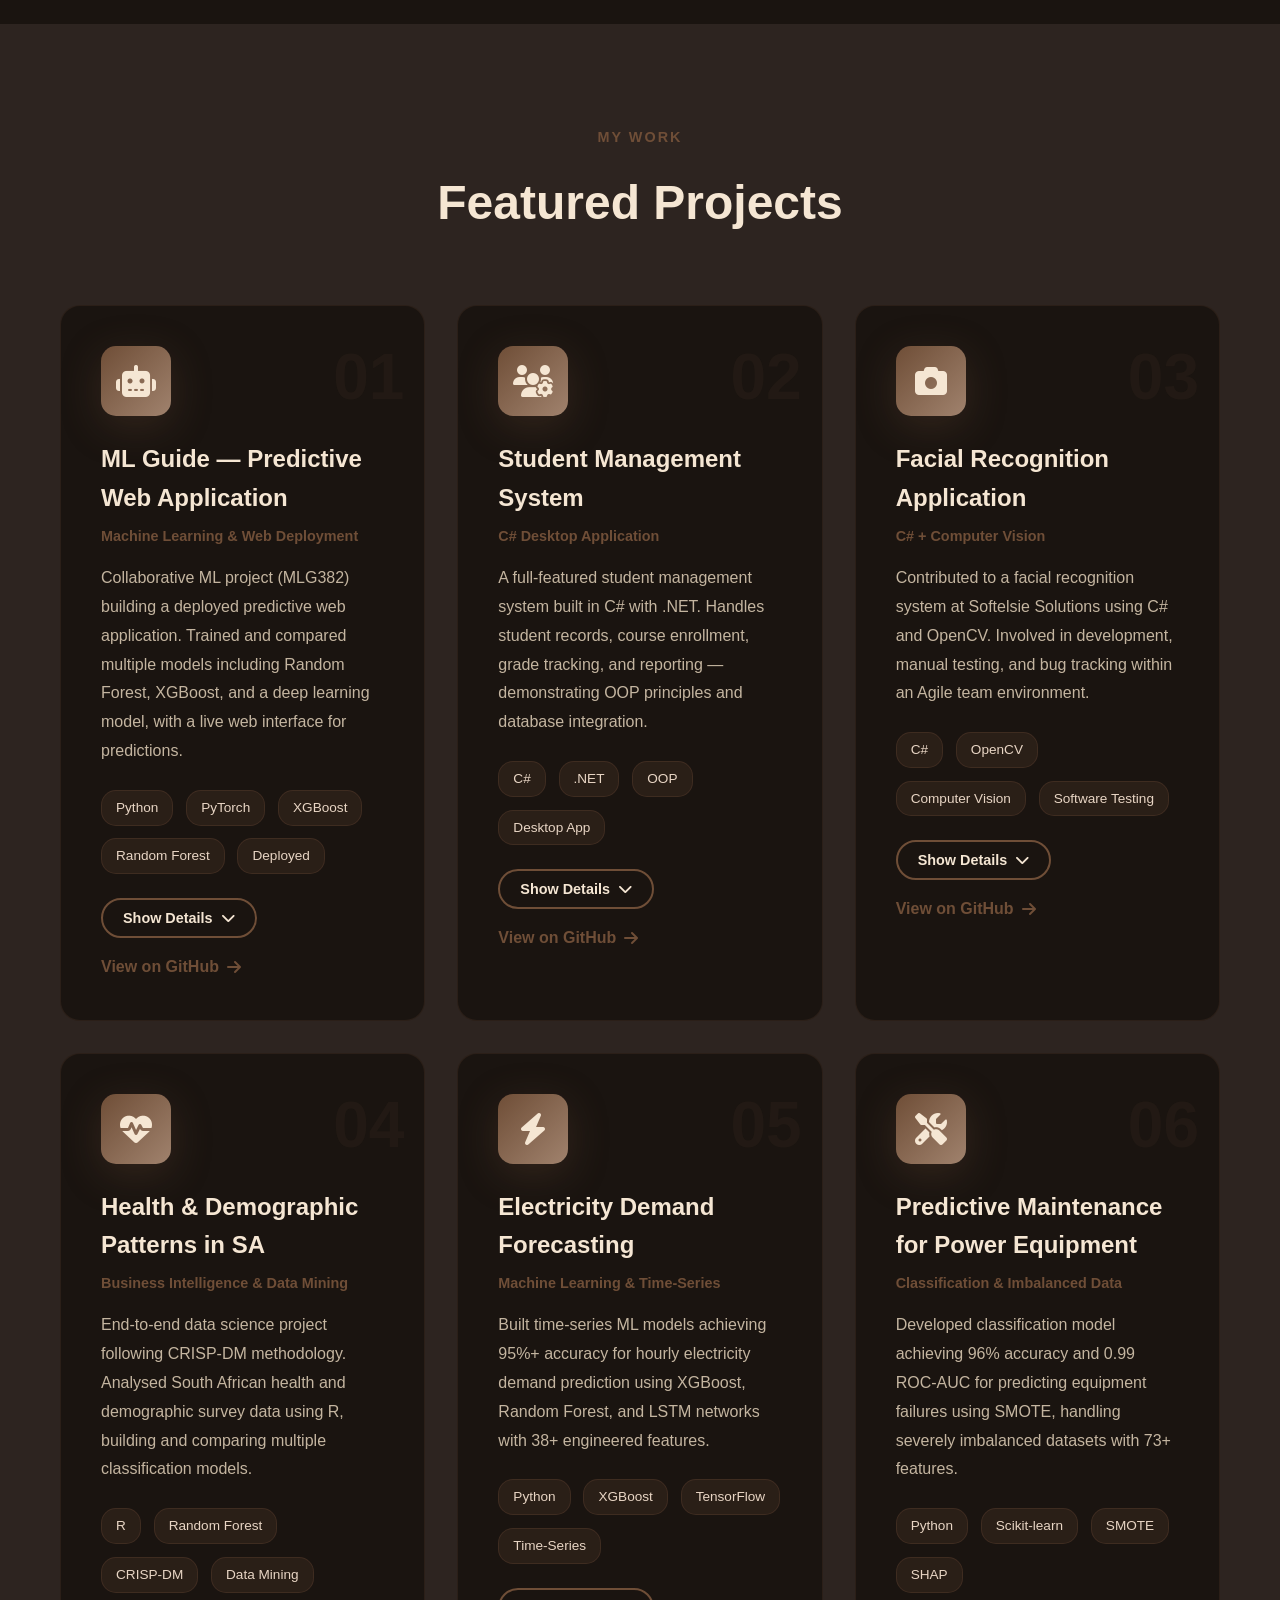
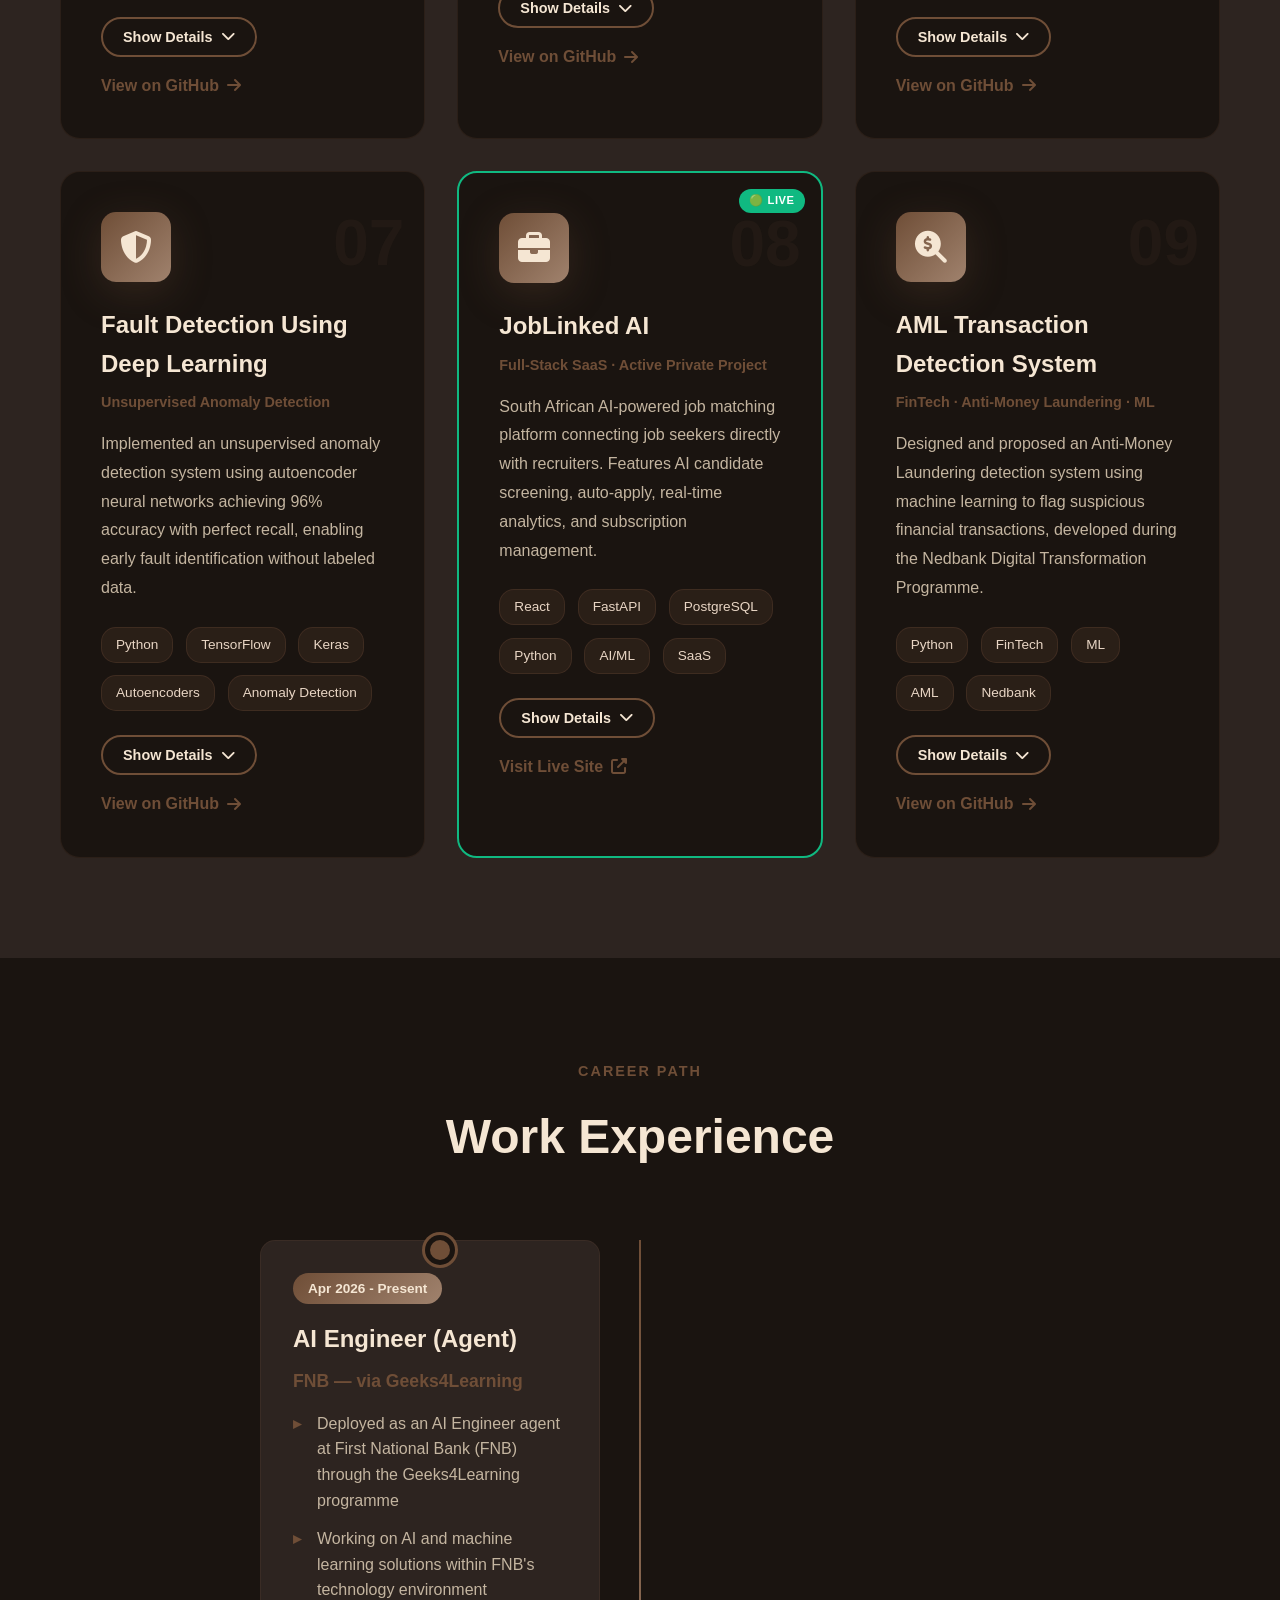
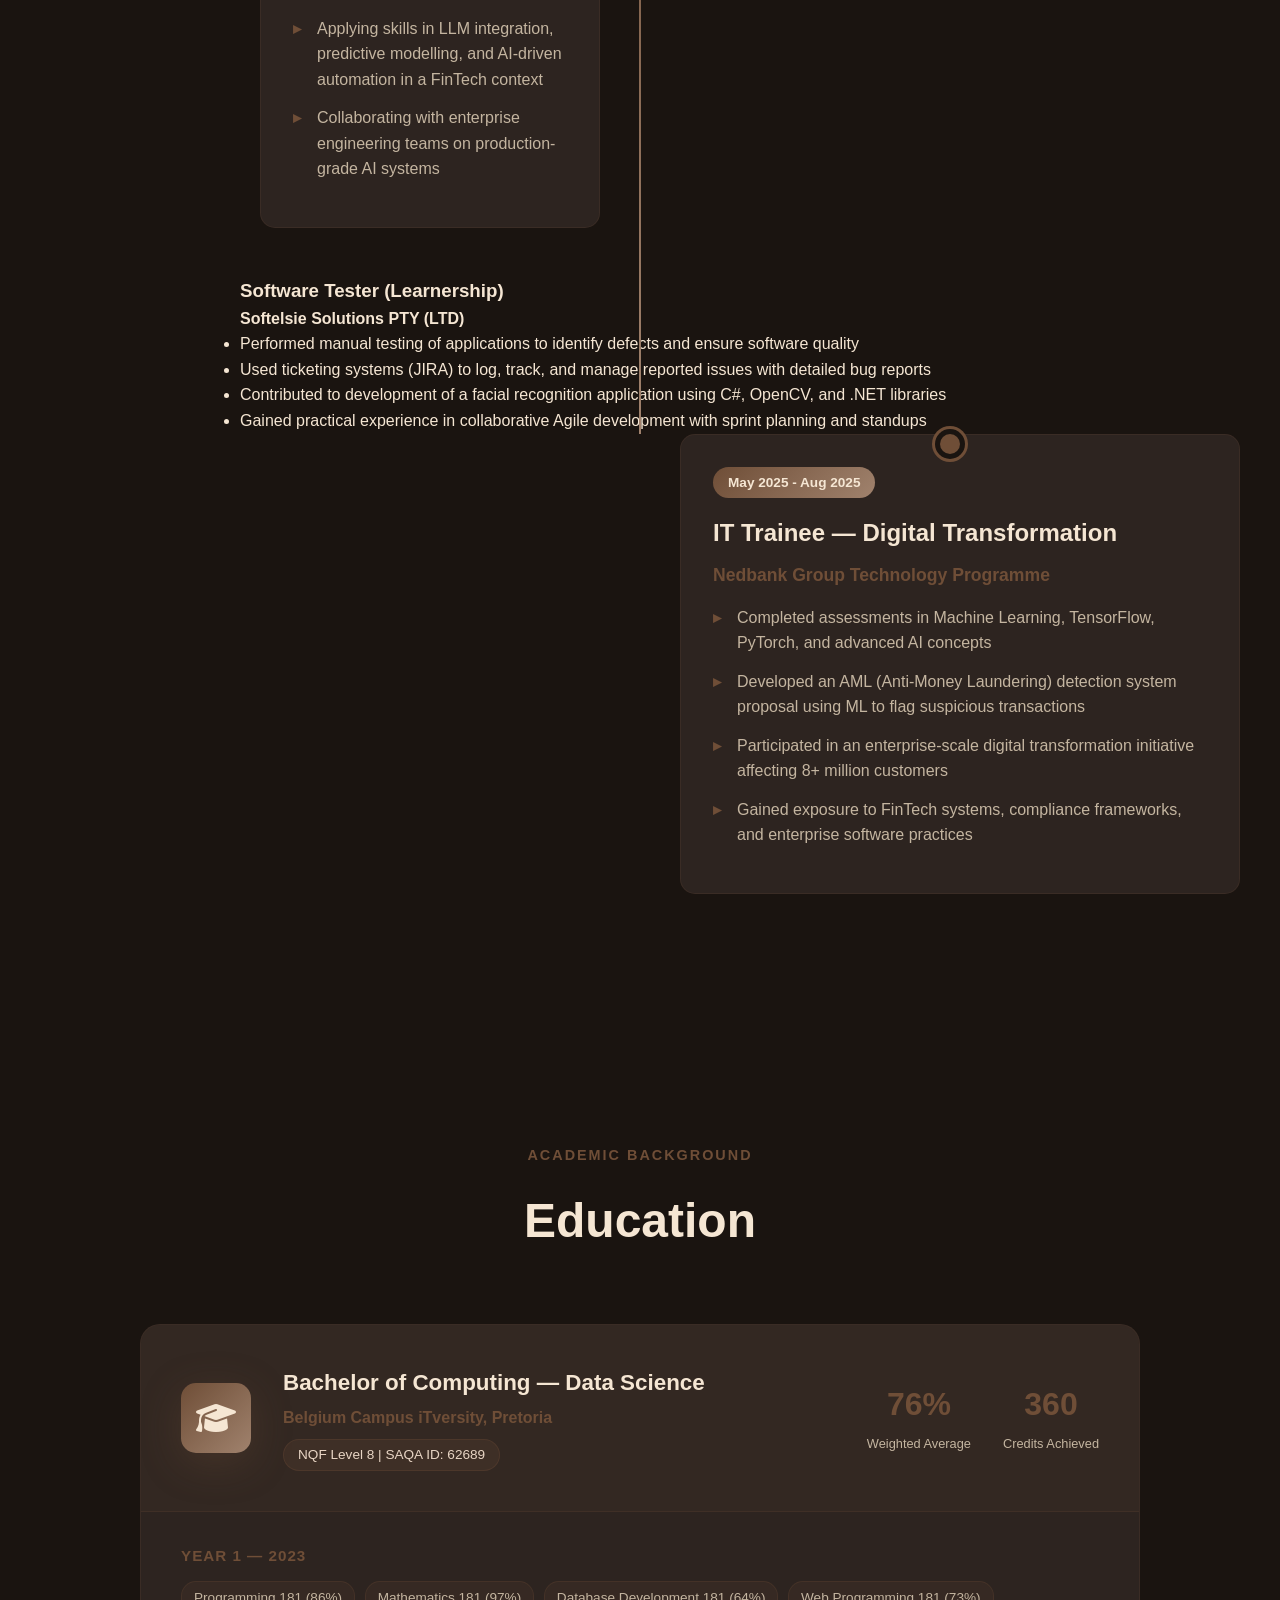
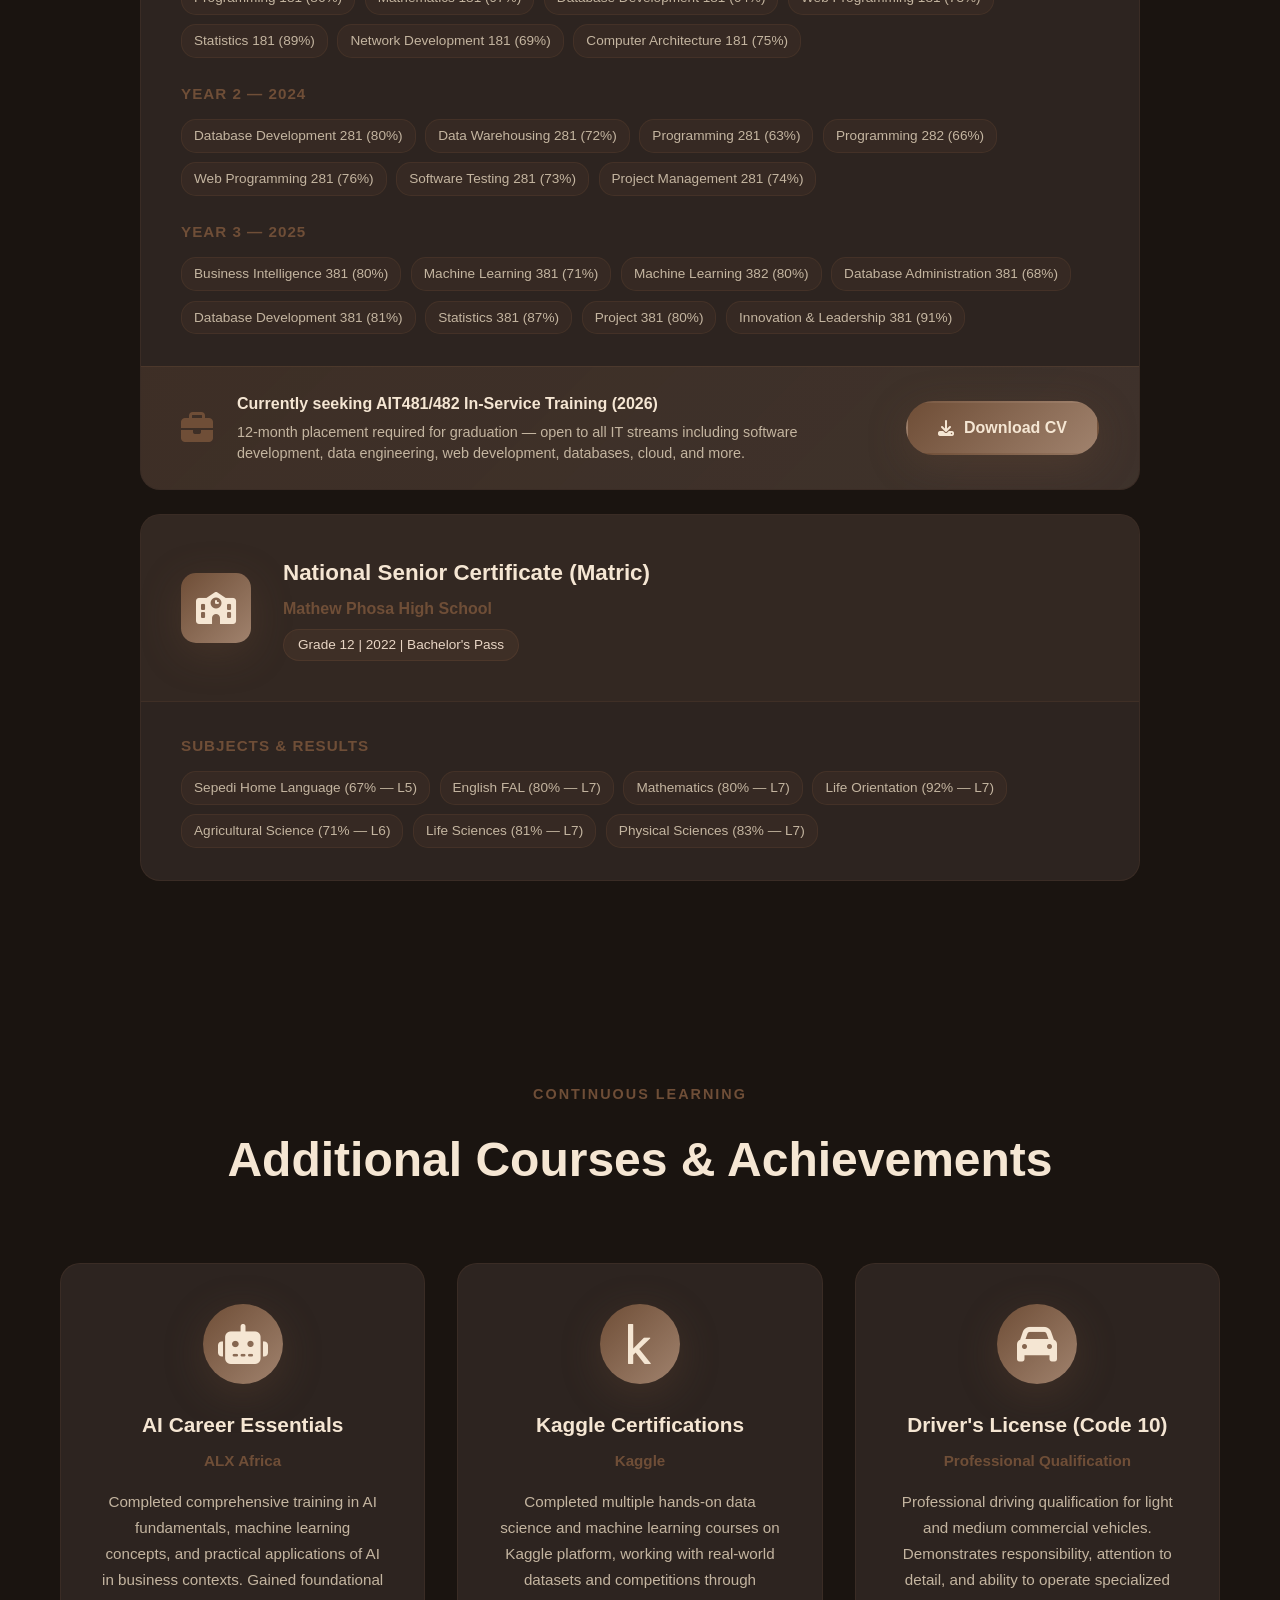
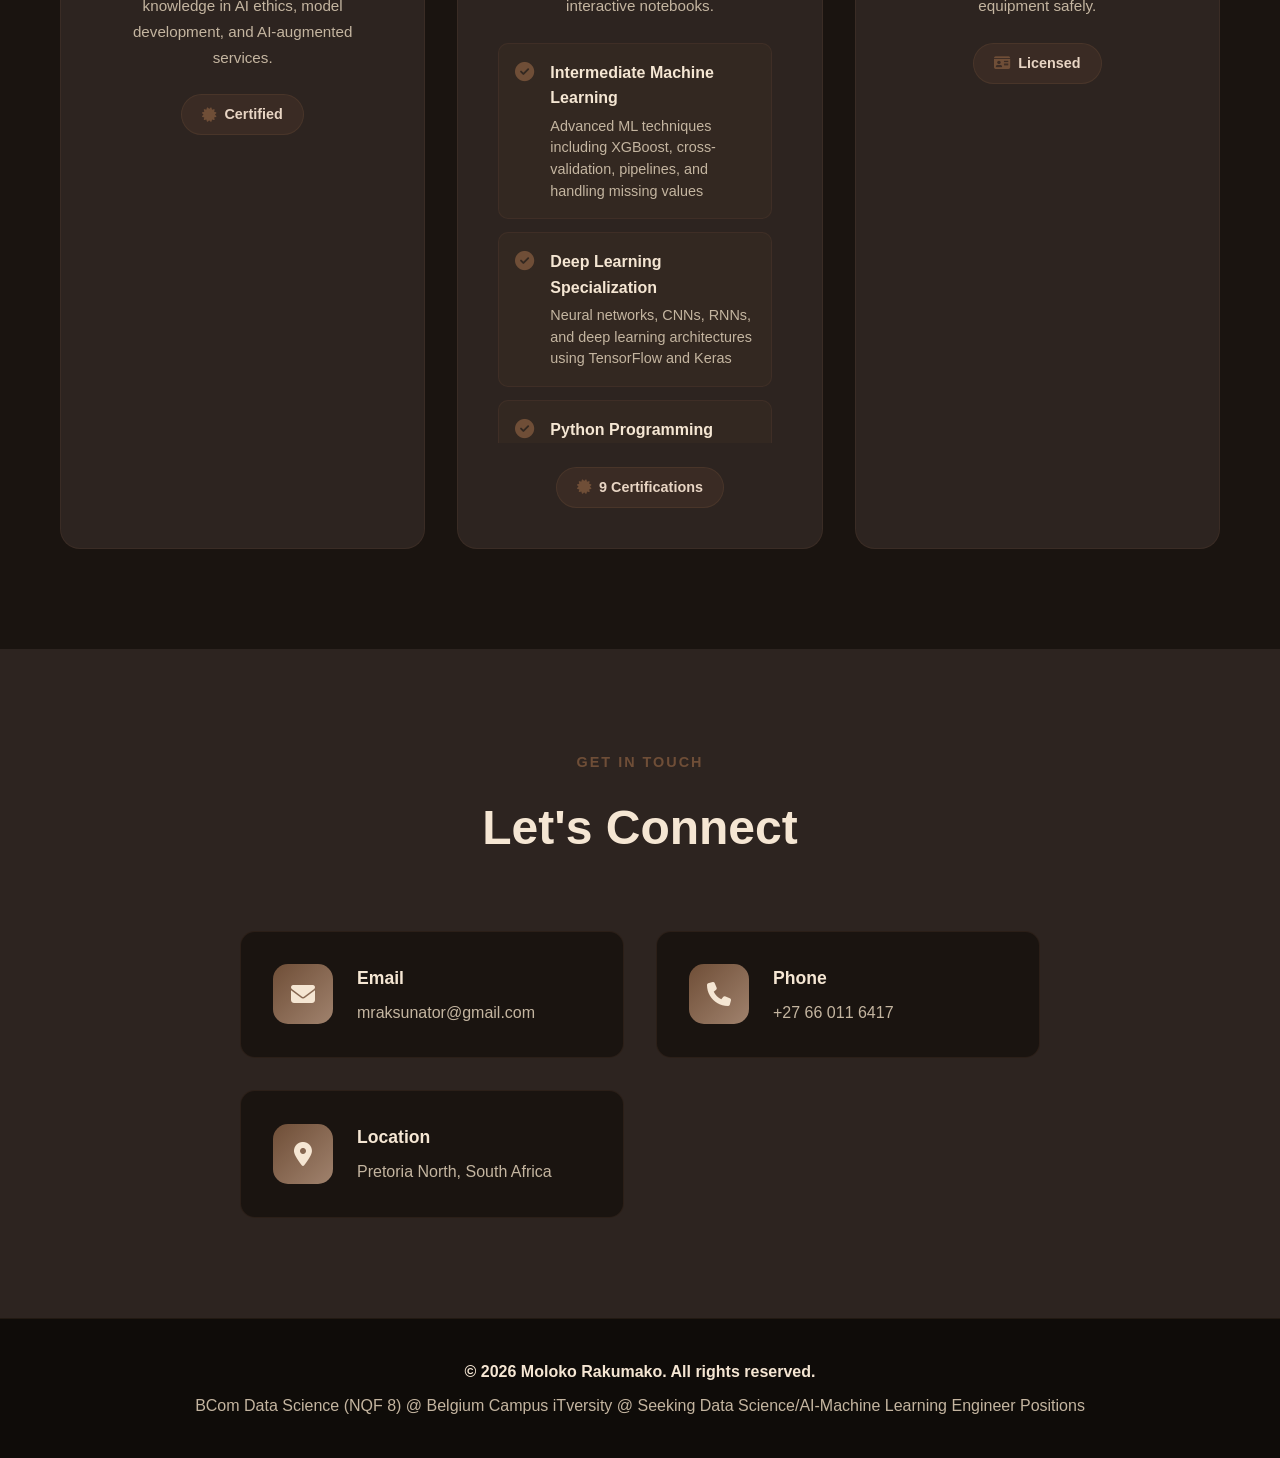
==== commit d4c5ed7c: "Update internship description to Data Science/AI roles" ====
--- a/index.html
+++ b/index.html
@@ -48,7 +48,7 @@
             <div class="hero-content">
                 <div class="hero-badge">
                     <span class="pulse-dot"></span>
-                    Open to any IT In-service Training Internships
+                    Open to any Data Science/AI/Machine Learning Positions
                 </div>
                 <h1 class="hero-title">
                     <span class="greeting">Hello, I'm</span>
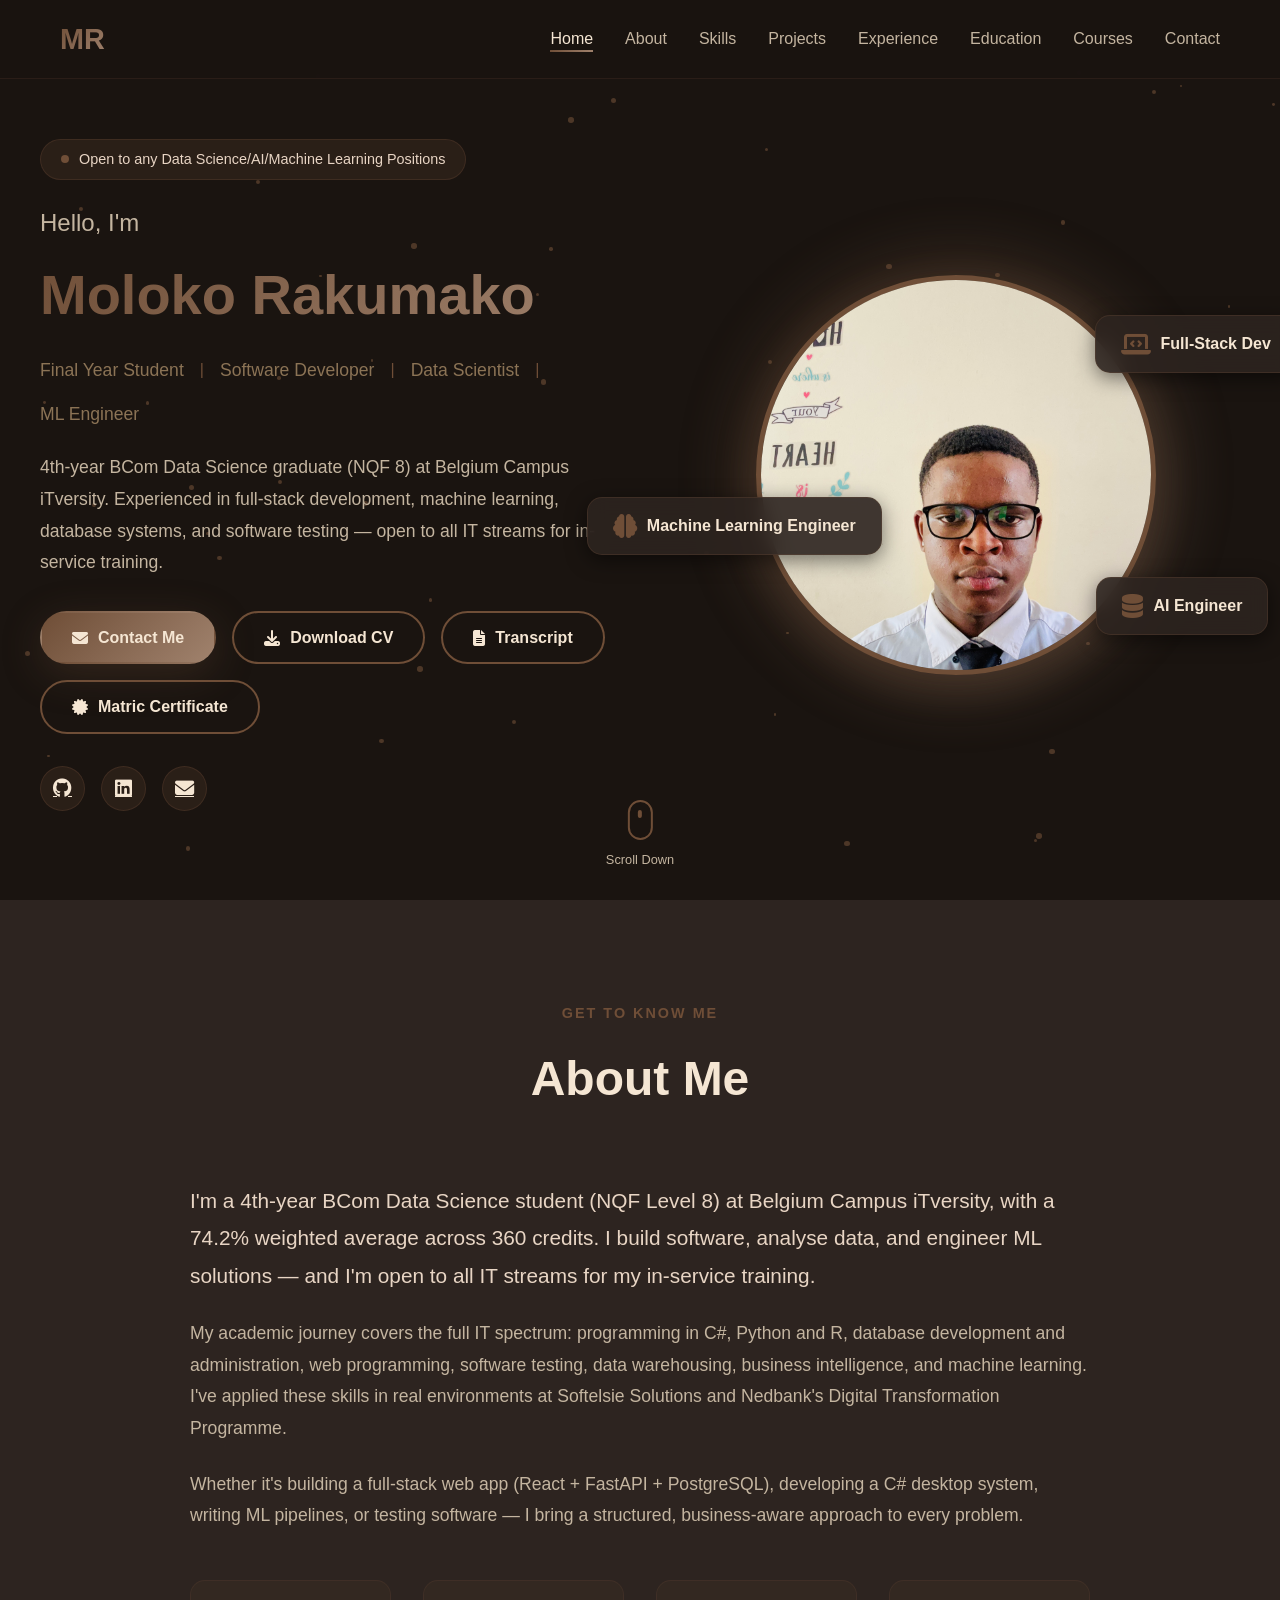
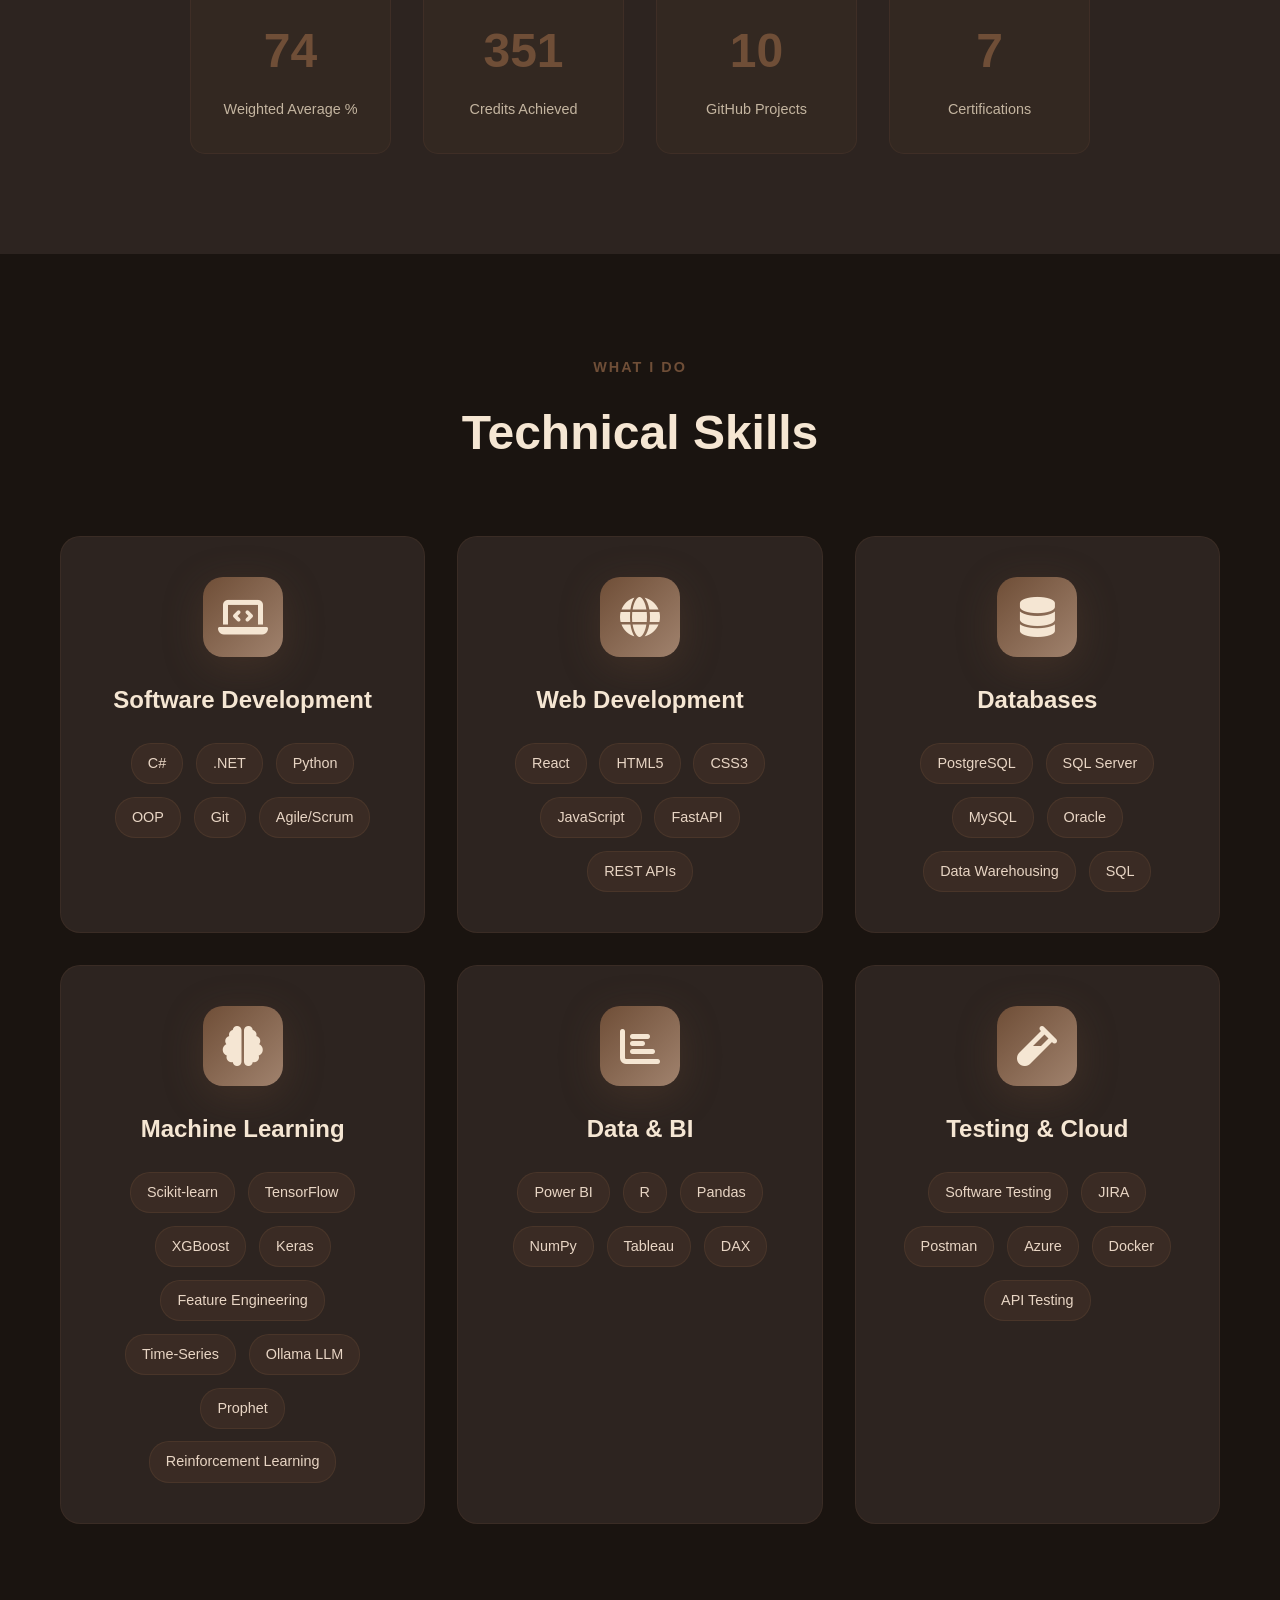
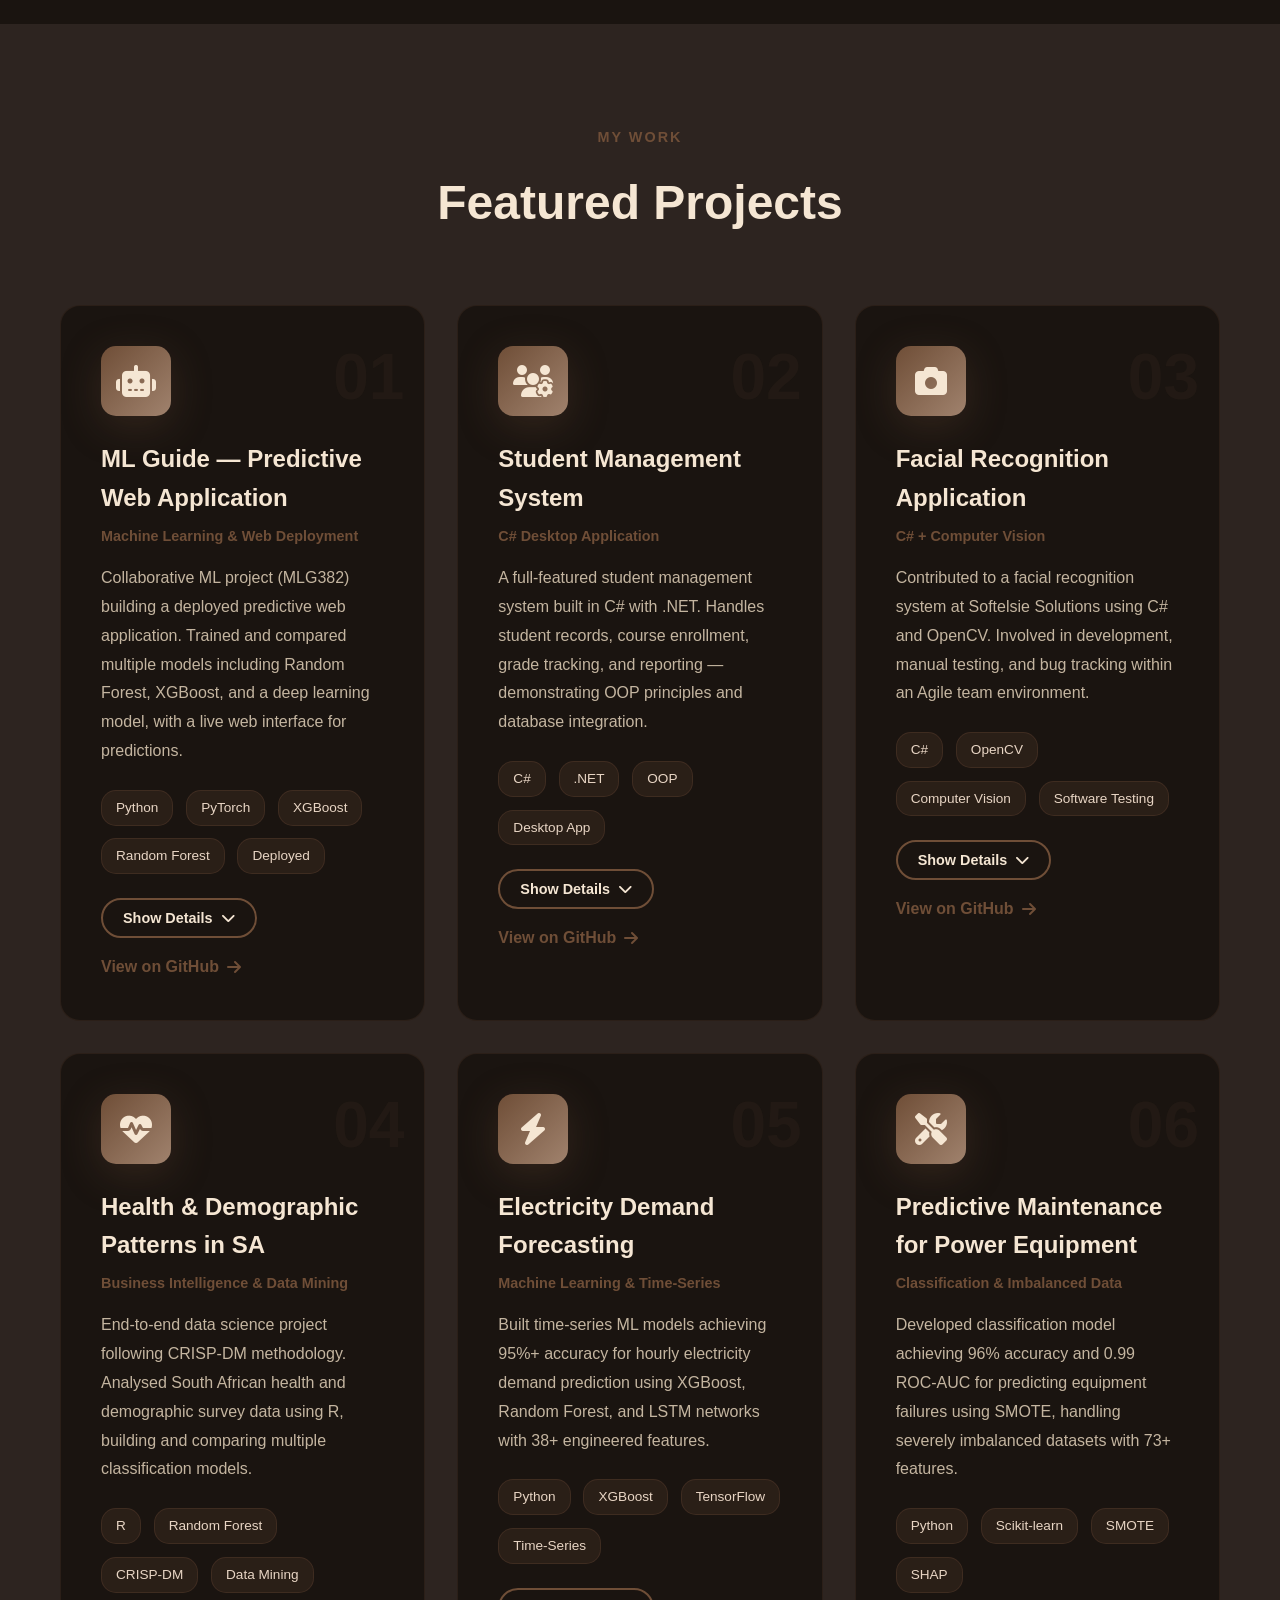
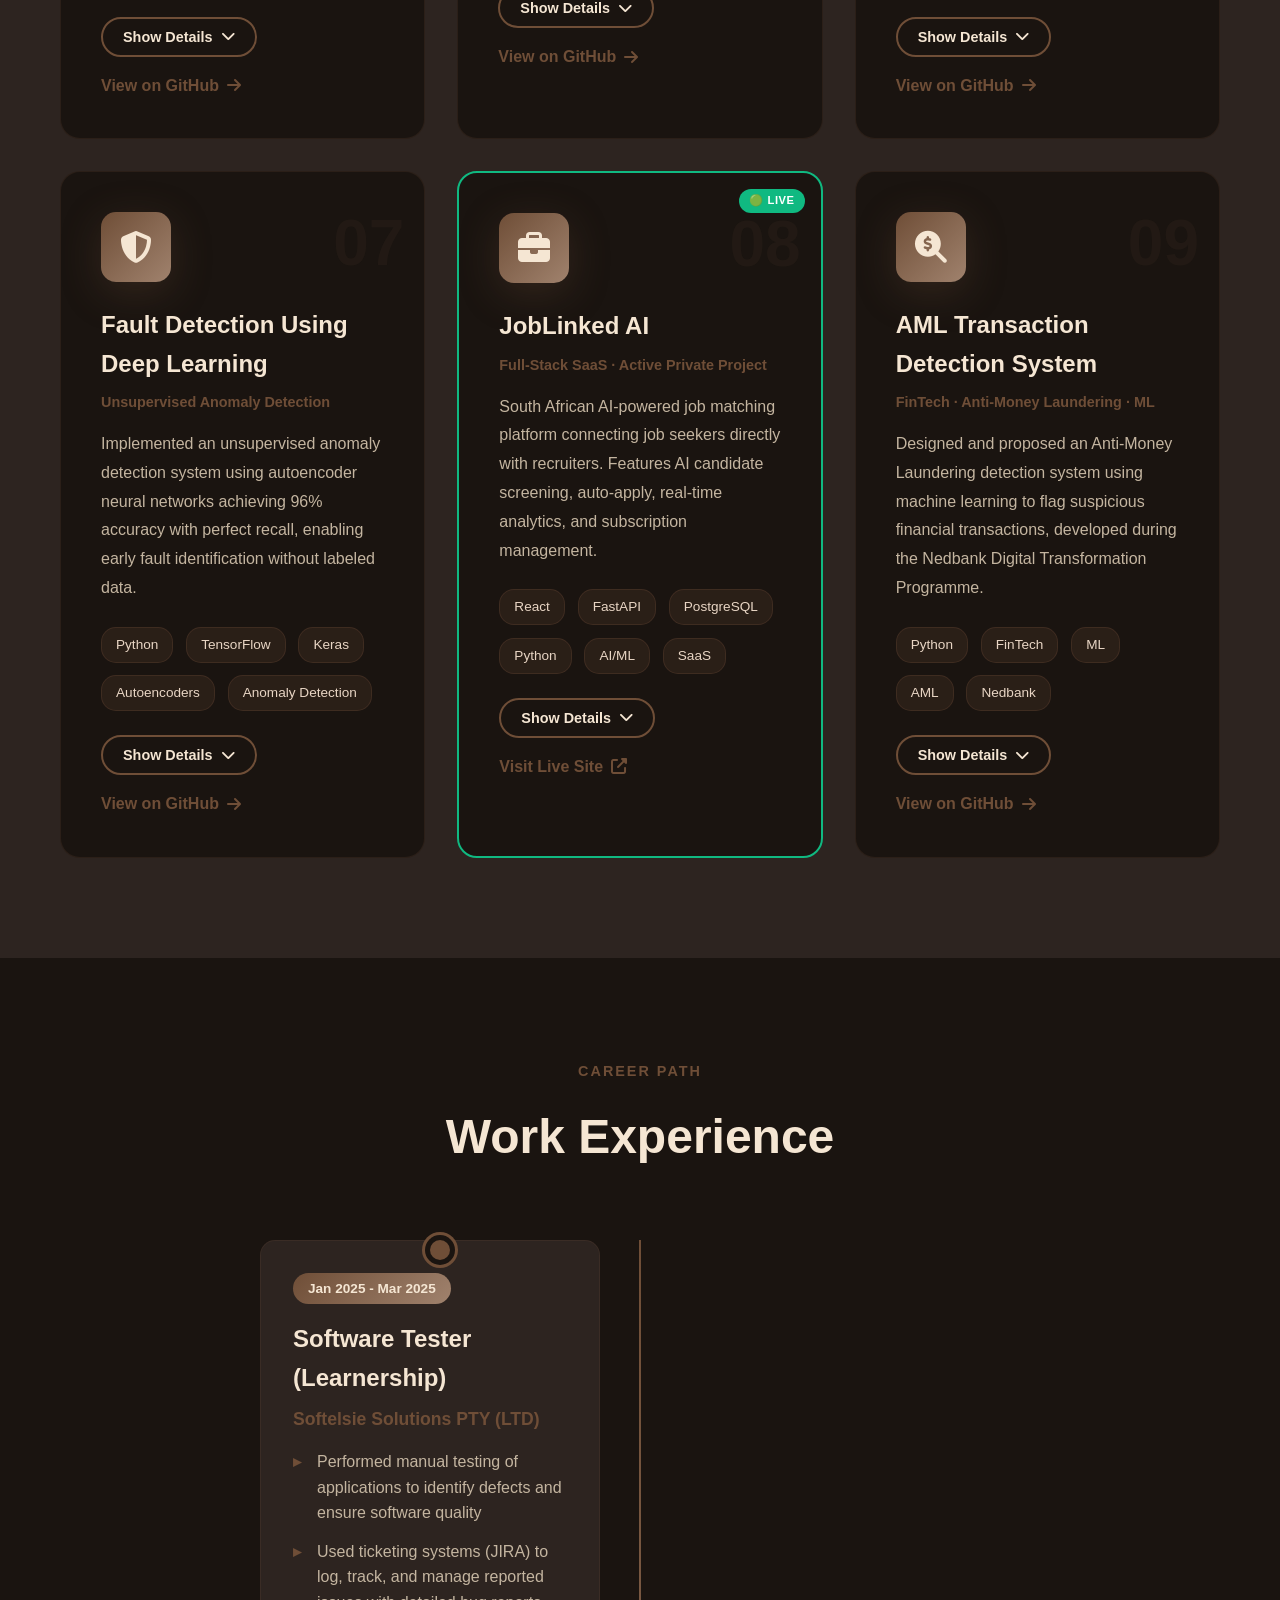
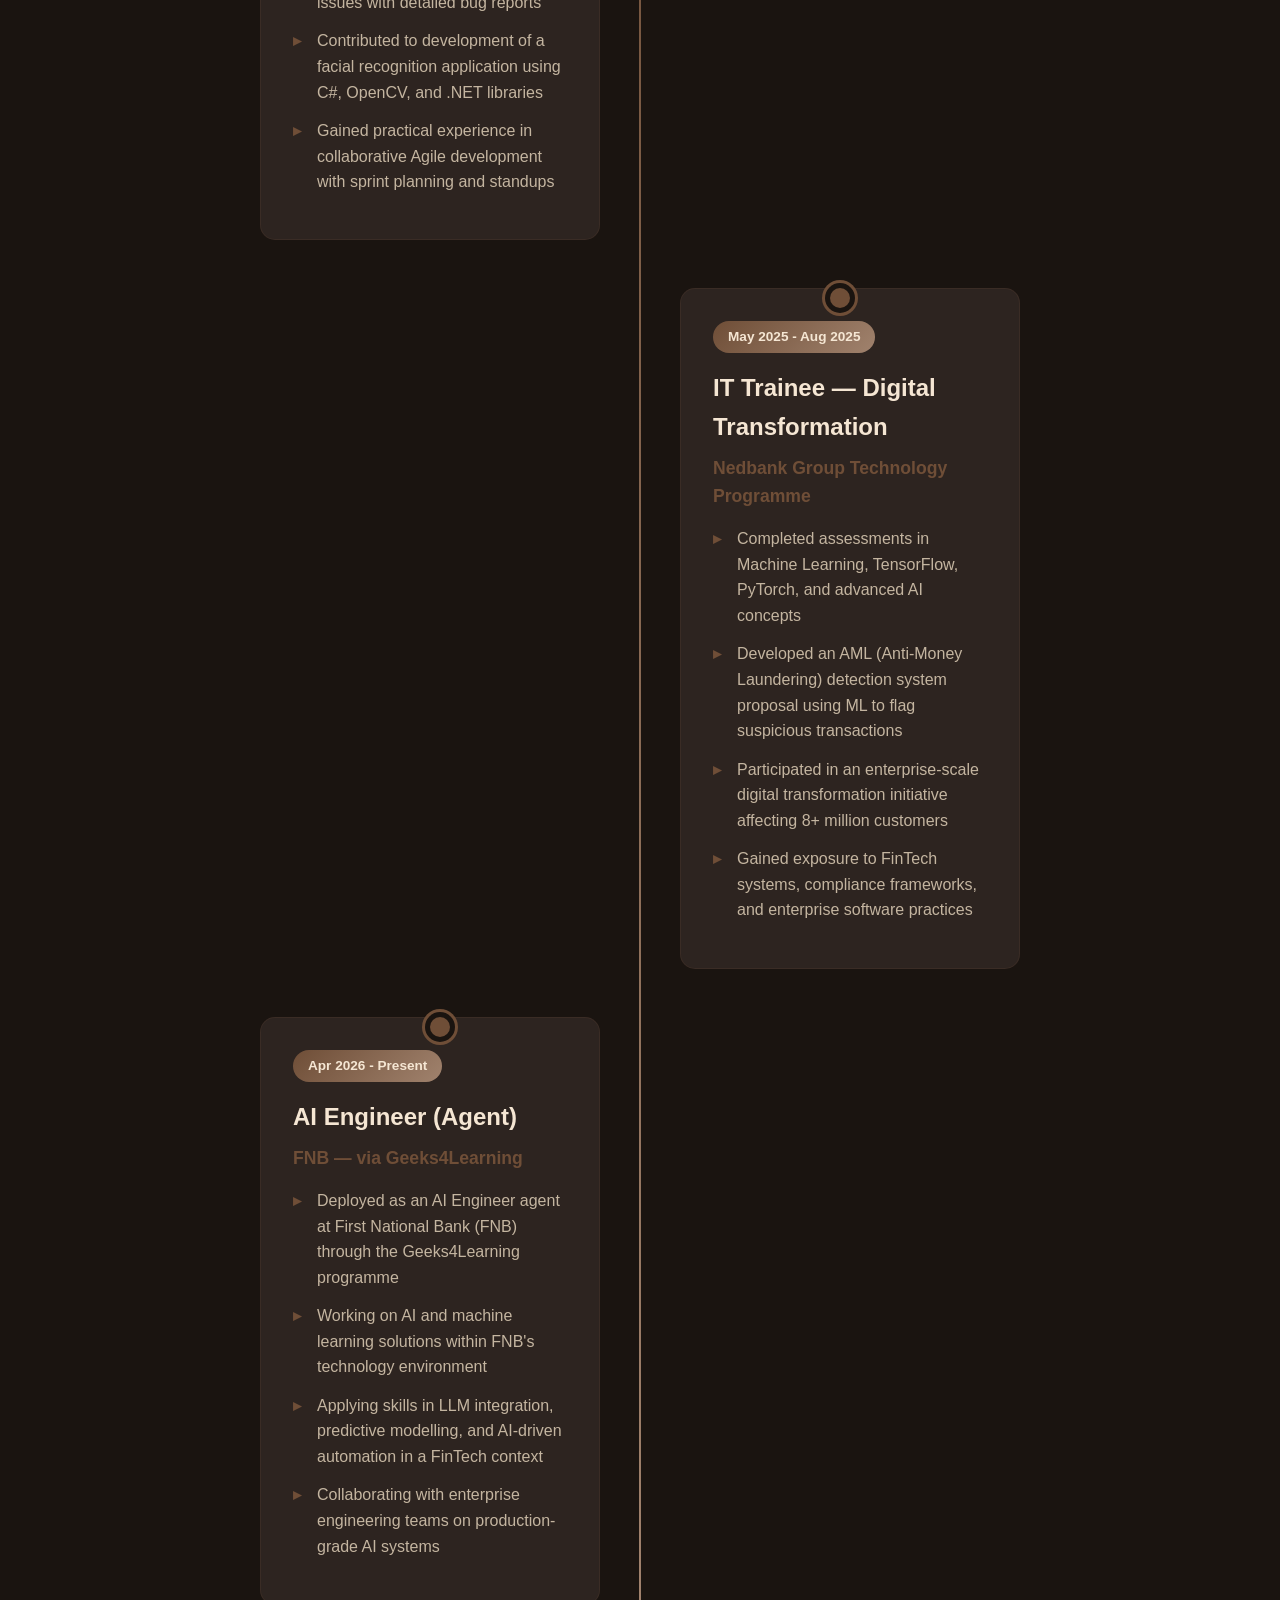
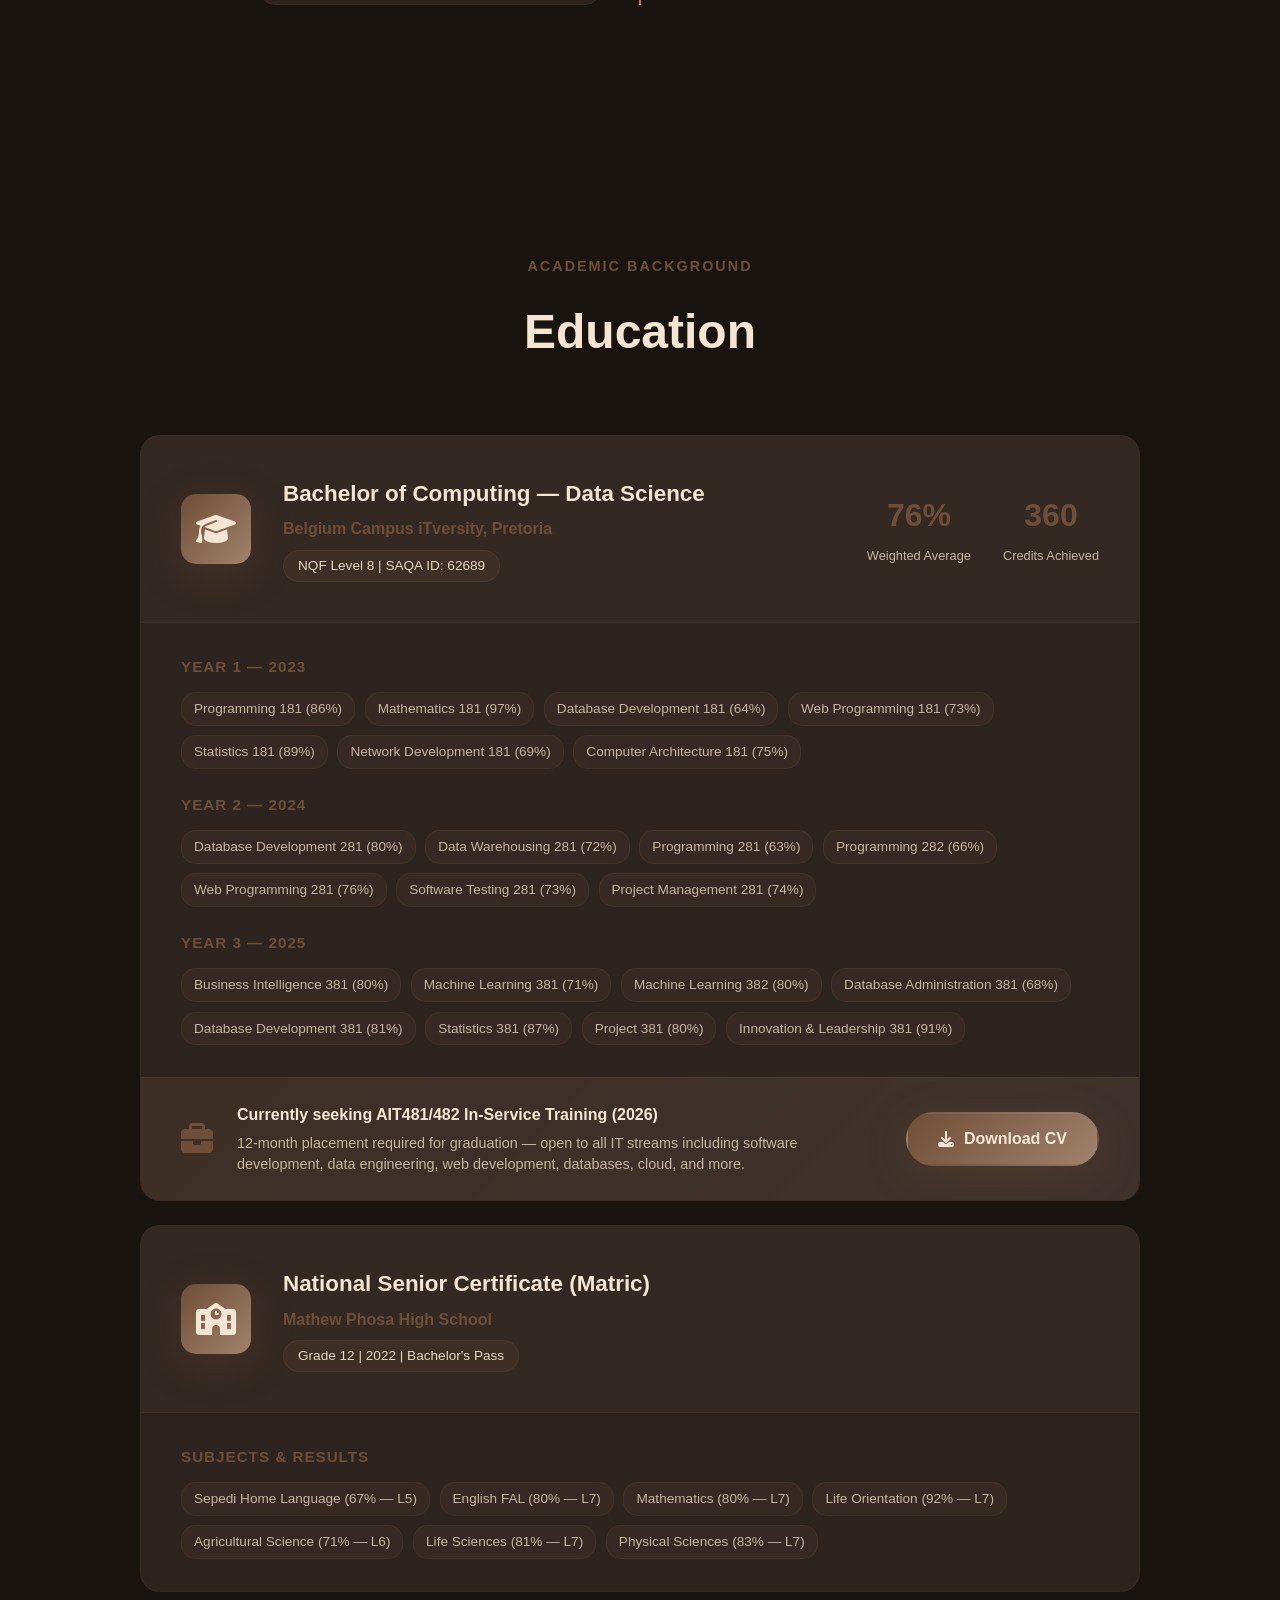
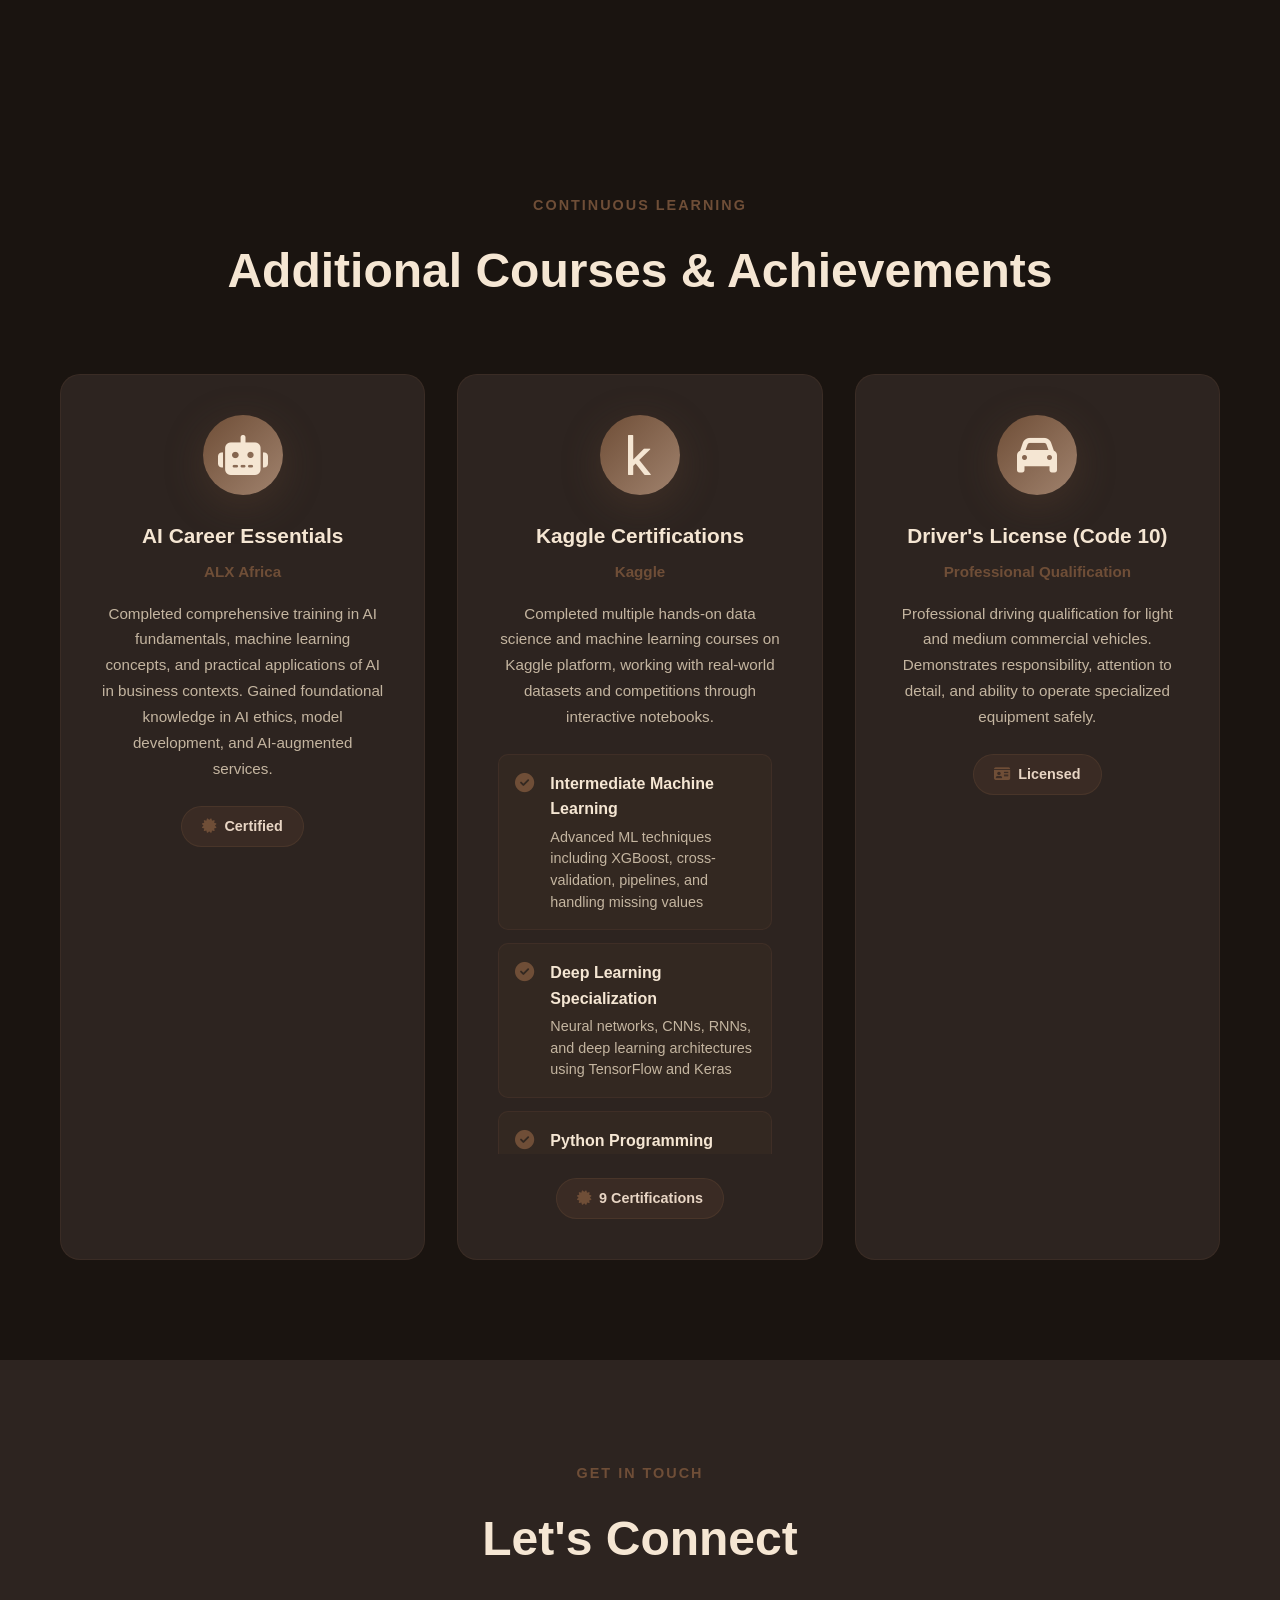
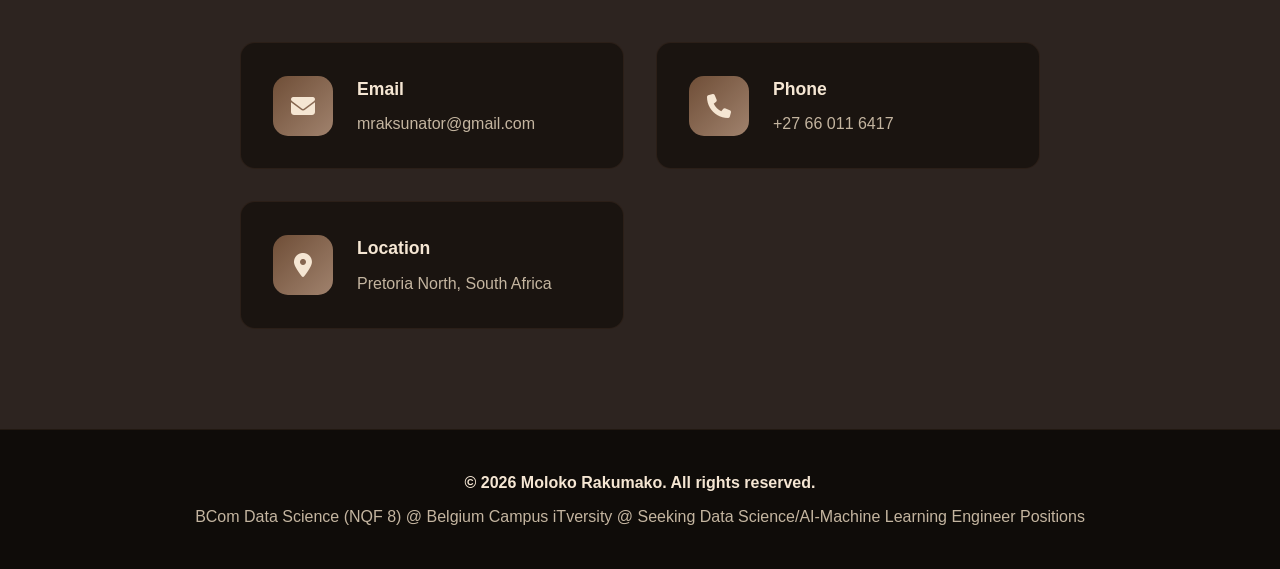
==== commit de88748a: "fix: reorder experience oldest→newest, restore Softelsie card structure" ====
--- a/index.html
+++ b/index.html
@@ -109,11 +109,11 @@
                 </div>
                 <div class="floating-card card-2">
                     <i class="fas fa-brain"></i>
-                    <span>Machine Learning</span>
+                    <span>Machine Learning Engineer</span>
                 </div>
                 <div class="floating-card card-3">
                     <i class="fas fa-database"></i>
-                    <span>Database Systems</span>
+                    <span>AI Engineer</span>
                 </div>
             </div>
         </div>
@@ -612,17 +612,7 @@
                 <div class="timeline-item">
                     <div class="timeline-dot"></div>
                     <div class="timeline-content">
-                        <span class="timeline-date">Apr 2026 - Present</span>
-                        <h3>AI Engineer (Agent)</h3>
-                        <h4>FNB — via Geeks4Learning</h4>
-                        <ul>
-                            <li>Deployed as an AI Engineer agent at First National Bank (FNB) through the Geeks4Learning programme</li>
-                            <li>Working on AI and machine learning solutions within FNB's technology environment</li>
-                            <li>Applying skills in LLM integration, predictive modelling, and AI-driven automation in a FinTech context</li>
-                            <li>Collaborating with enterprise engineering teams on production-grade AI systems</li>
-                        </ul>
-                    </div>
-                </div>
+                        <span class="timeline-date">Jan 2025 - Mar 2025</span>
                         <h3>Software Tester (Learnership)</h3>
                         <h4>Softelsie Solutions PTY (LTD)</h4>
                         <ul>
@@ -644,6 +634,20 @@
                             <li>Developed an AML (Anti-Money Laundering) detection system proposal using ML to flag suspicious transactions</li>
                             <li>Participated in an enterprise-scale digital transformation initiative affecting 8+ million customers</li>
                             <li>Gained exposure to FinTech systems, compliance frameworks, and enterprise software practices</li>
+                        </ul>
+                    </div>
+                </div>
+                <div class="timeline-item">
+                    <div class="timeline-dot"></div>
+                    <div class="timeline-content">
+                        <span class="timeline-date">Apr 2026 - Present</span>
+                        <h3>AI Engineer (Agent)</h3>
+                        <h4>FNB — via Geeks4Learning</h4>
+                        <ul>
+                            <li>Deployed as an AI Engineer agent at First National Bank (FNB) through the Geeks4Learning programme</li>
+                            <li>Working on AI and machine learning solutions within FNB's technology environment</li>
+                            <li>Applying skills in LLM integration, predictive modelling, and AI-driven automation in a FinTech context</li>
+                            <li>Collaborating with enterprise engineering teams on production-grade AI systems</li>
                         </ul>
                     </div>
                 </div>
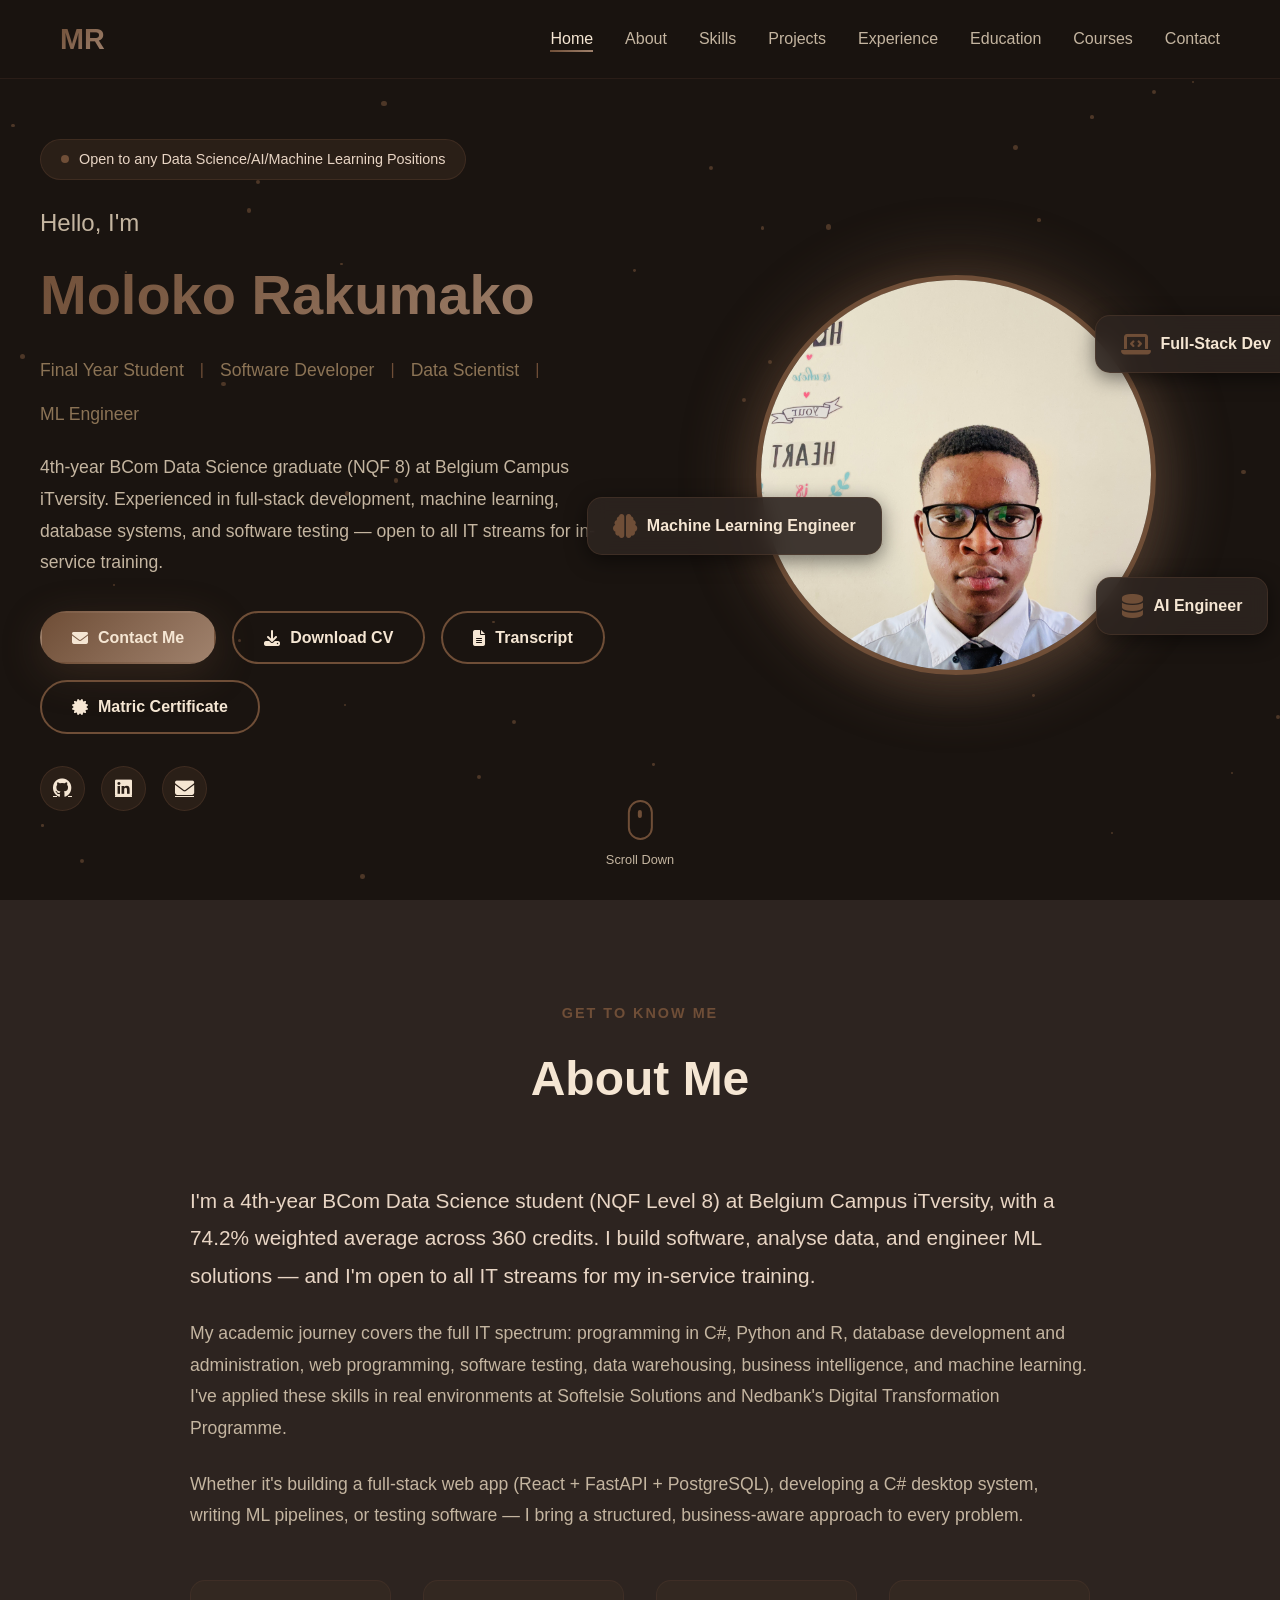
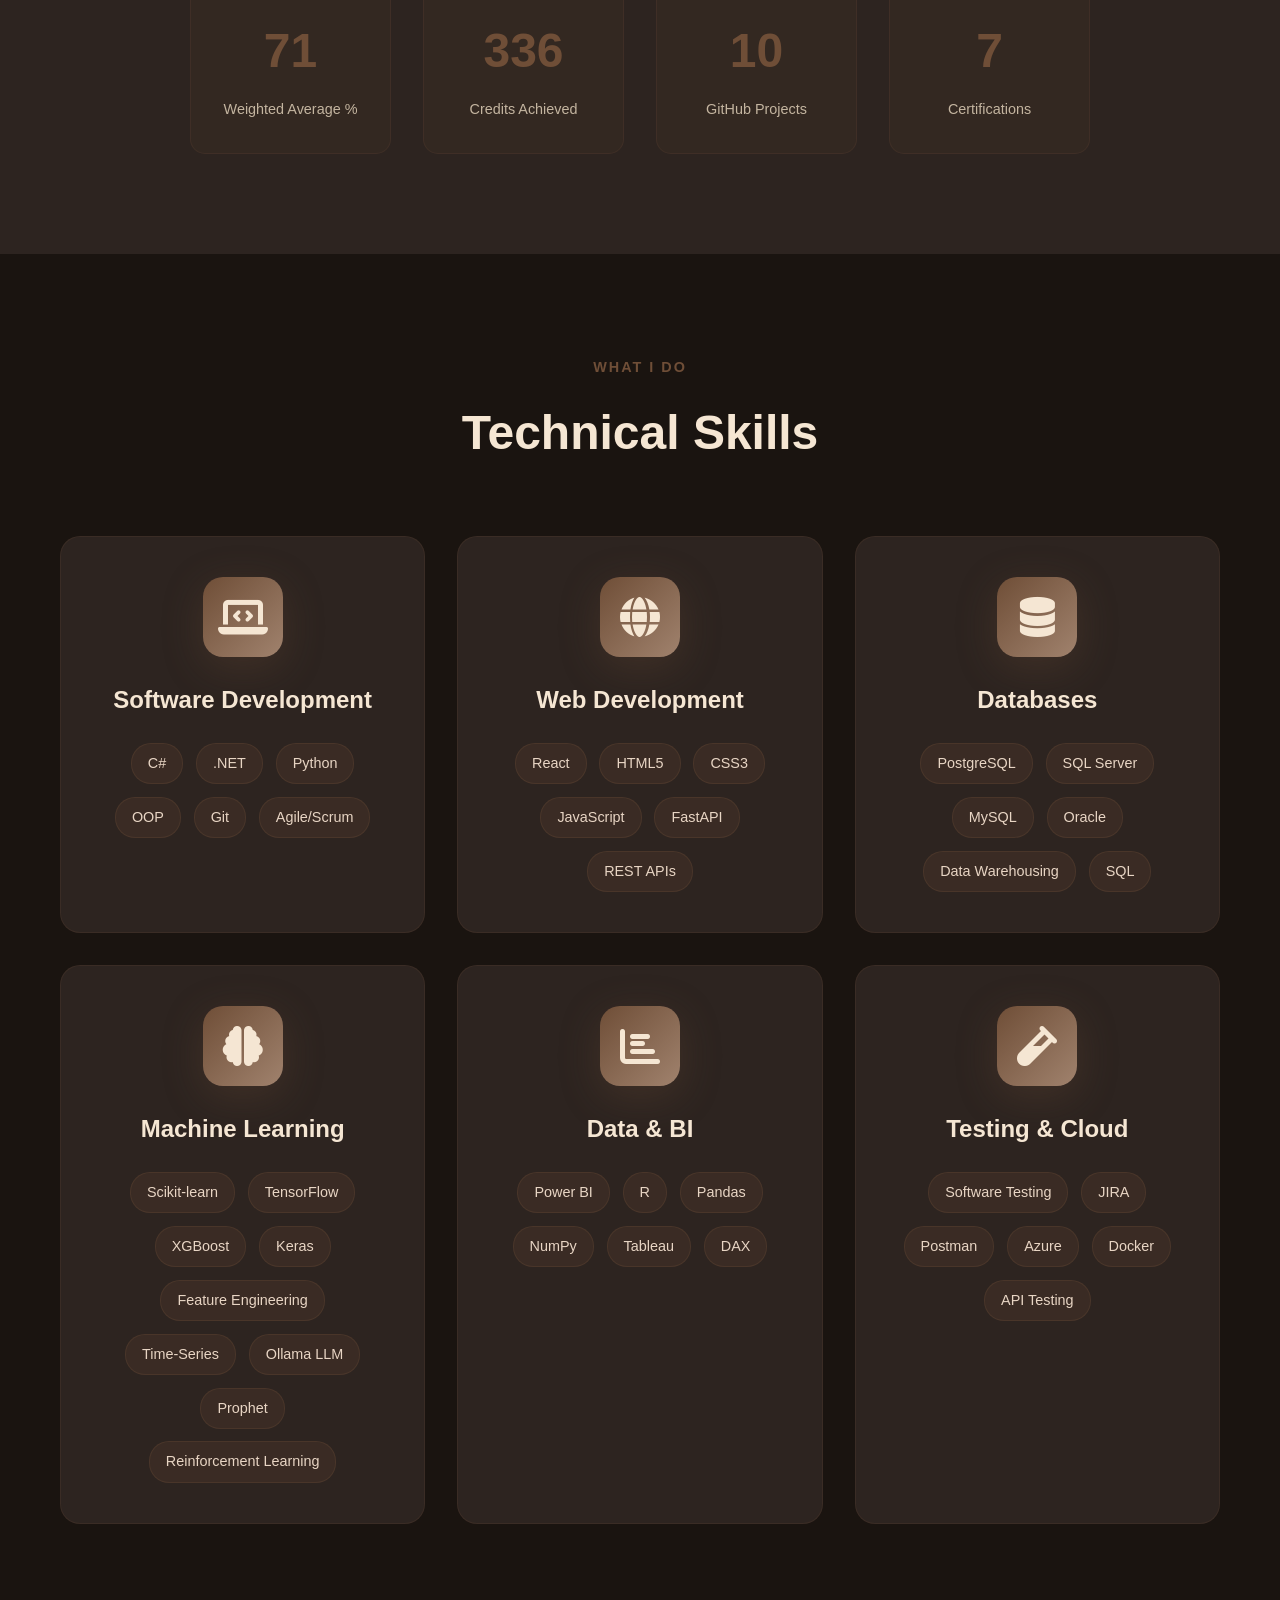
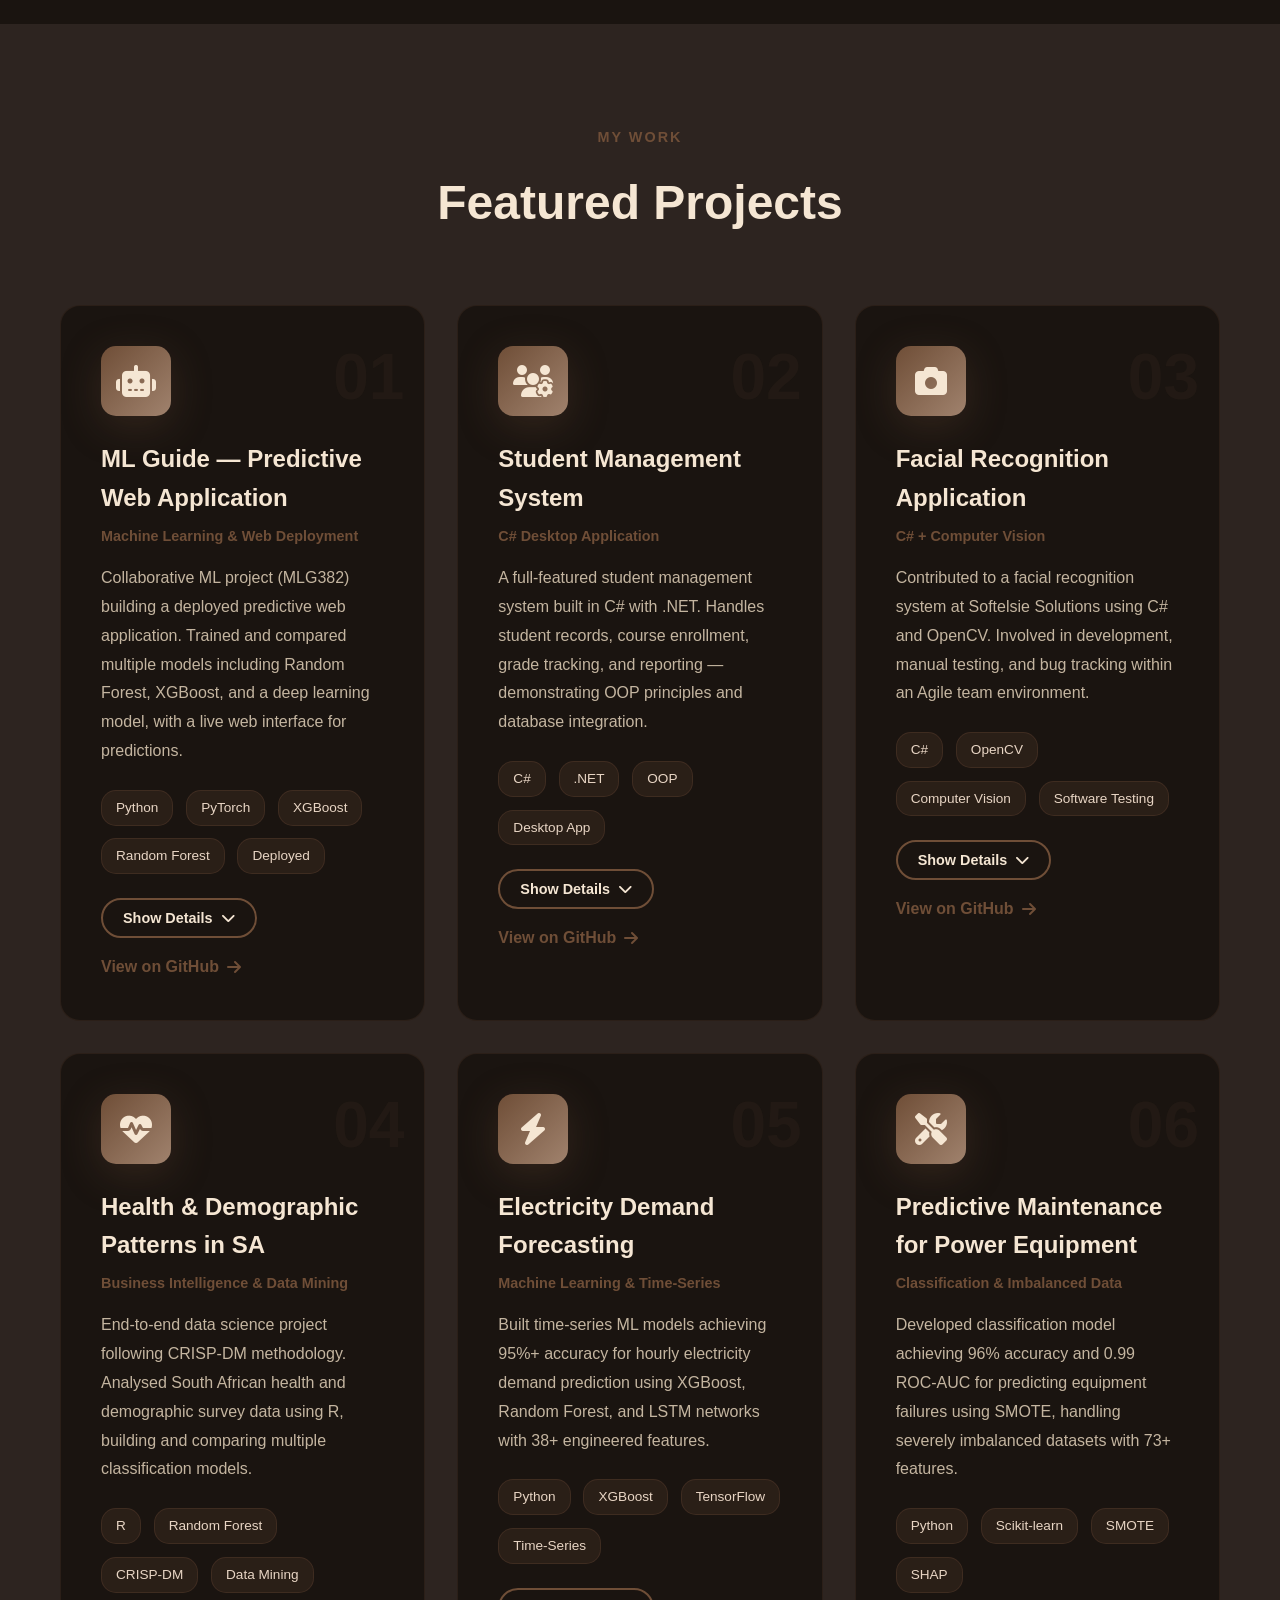
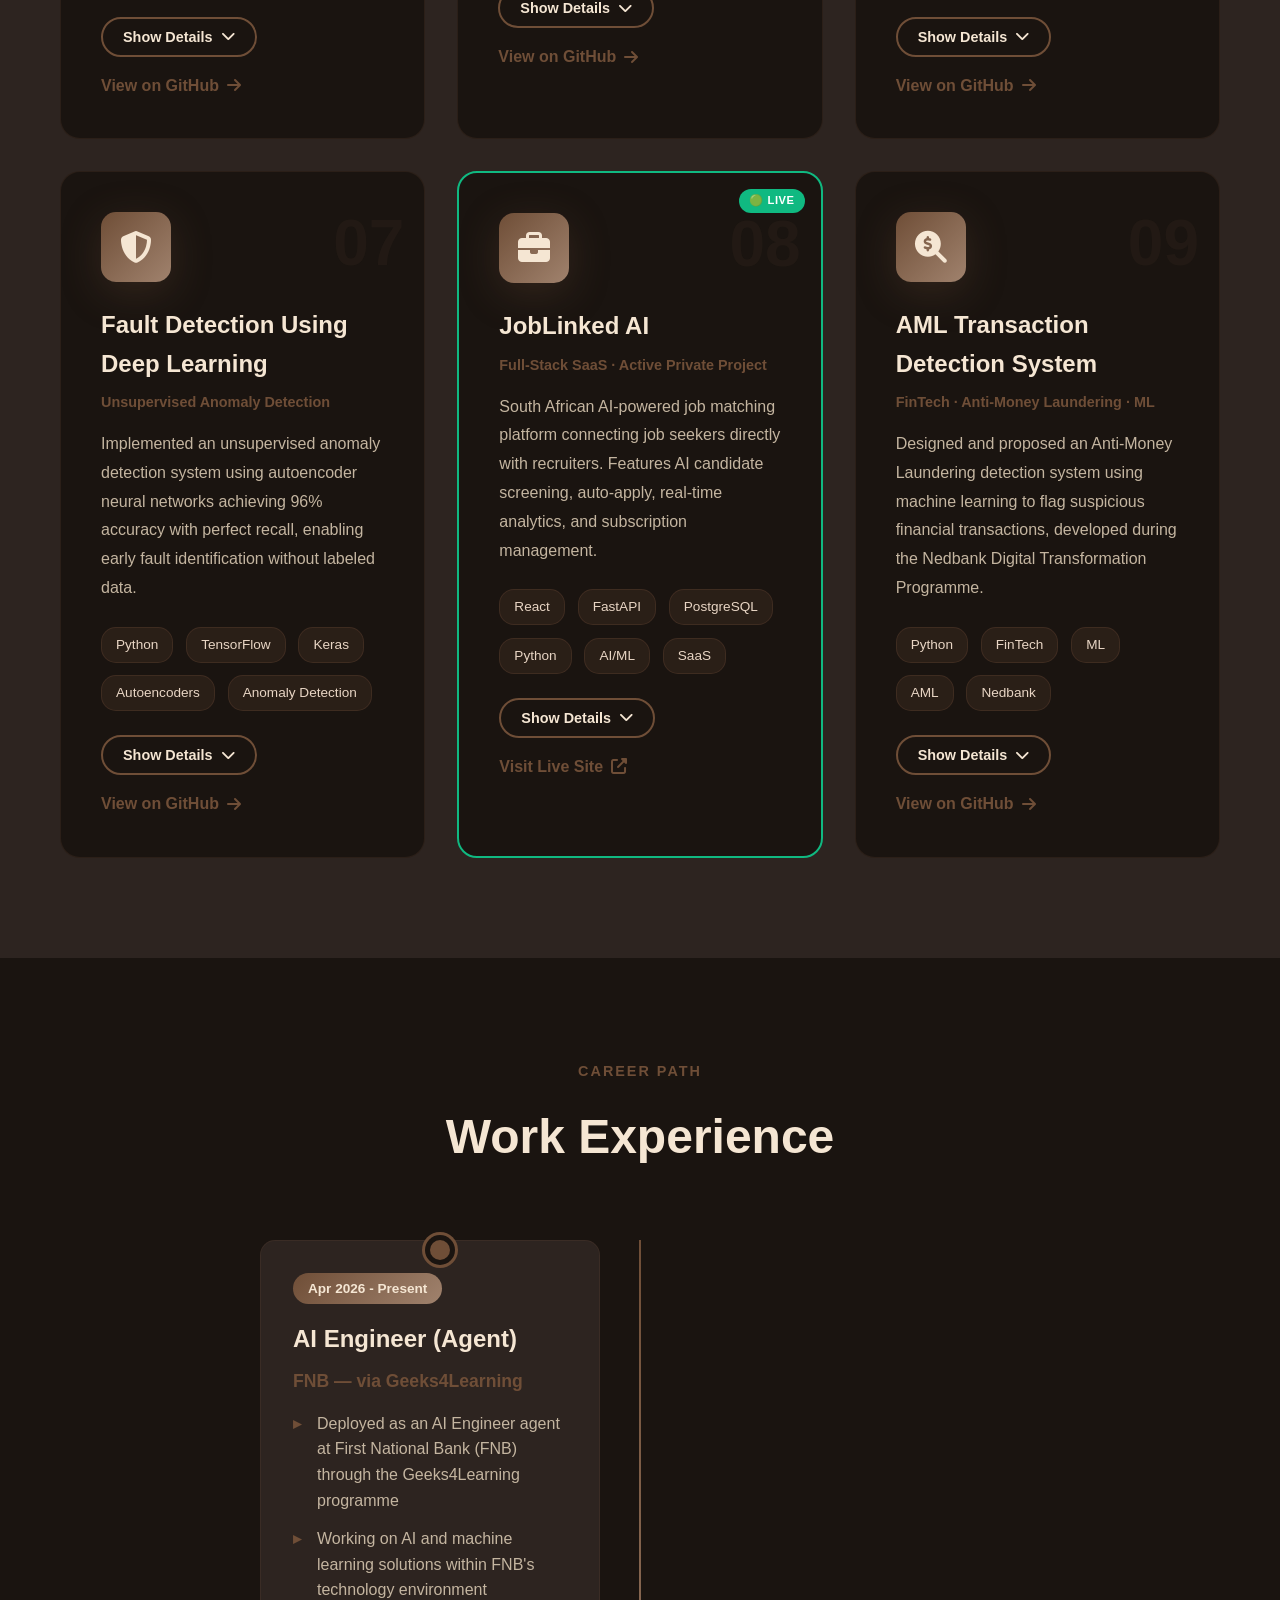
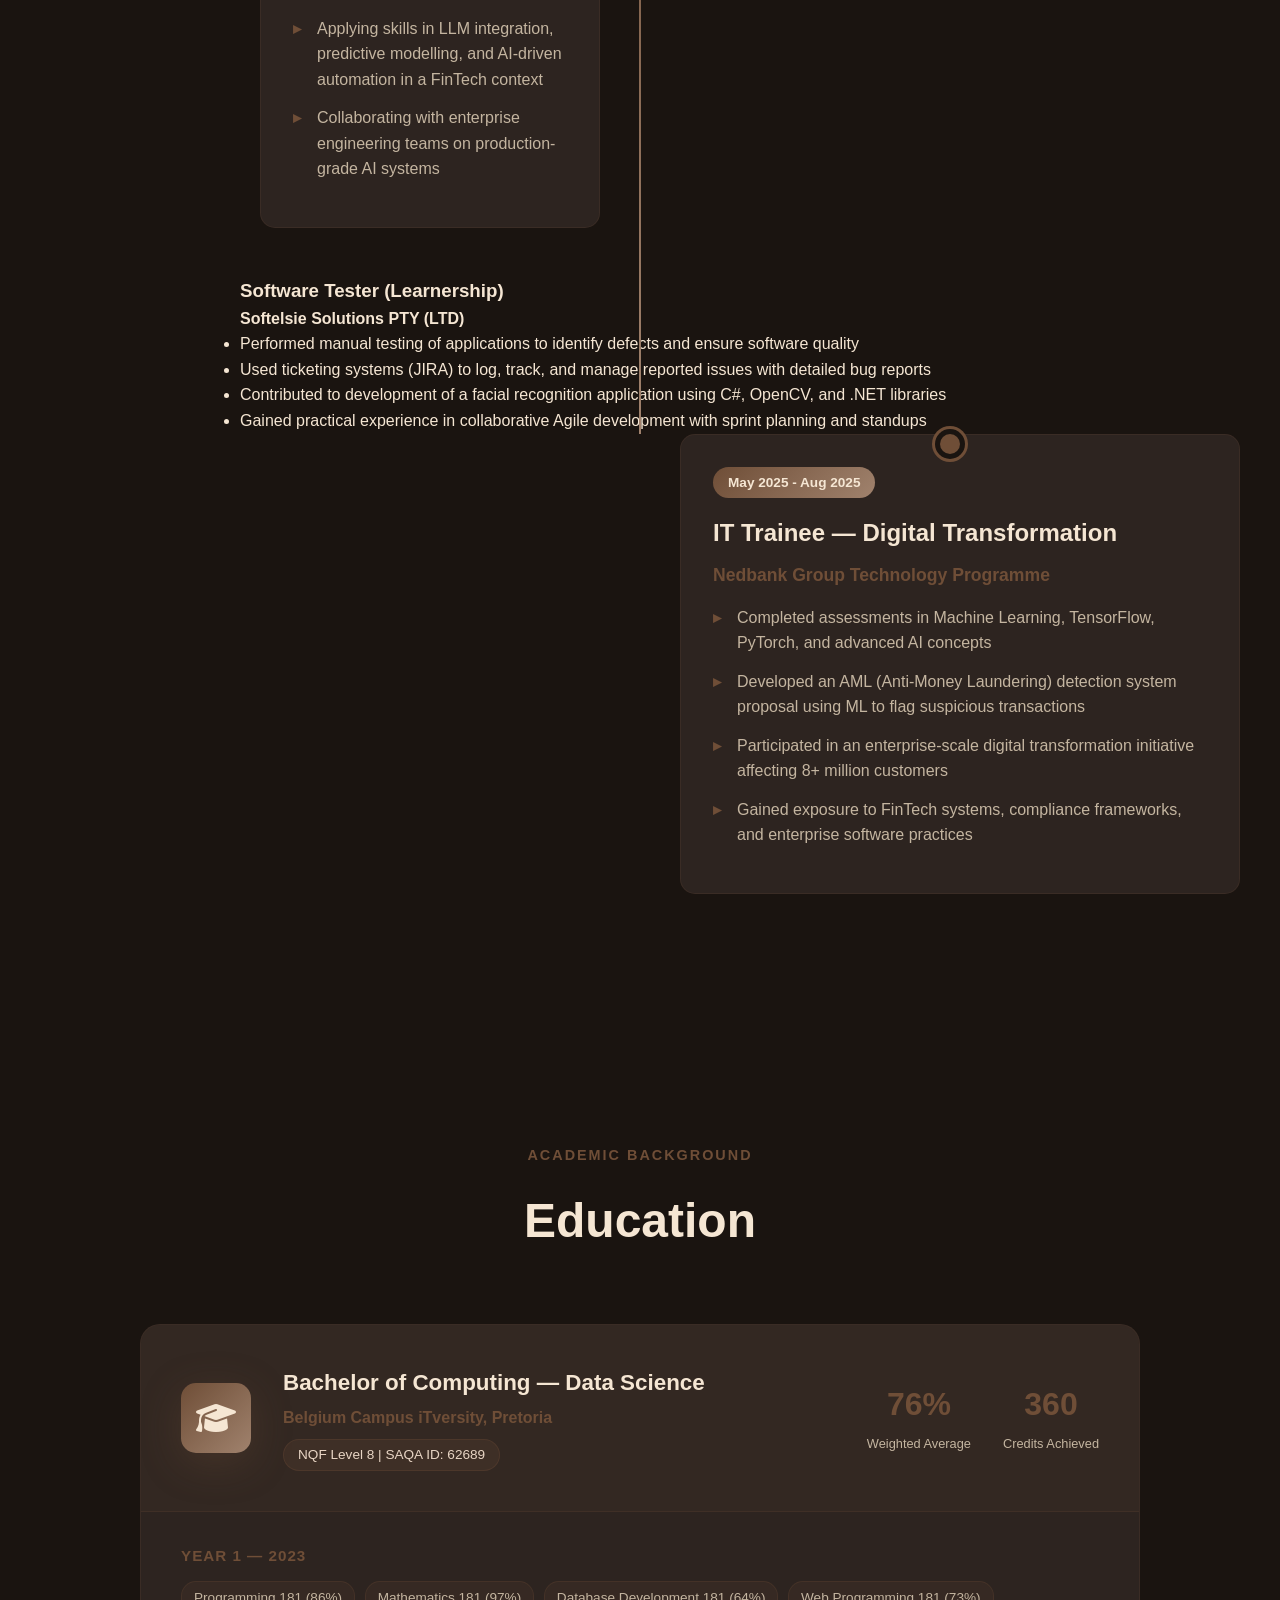
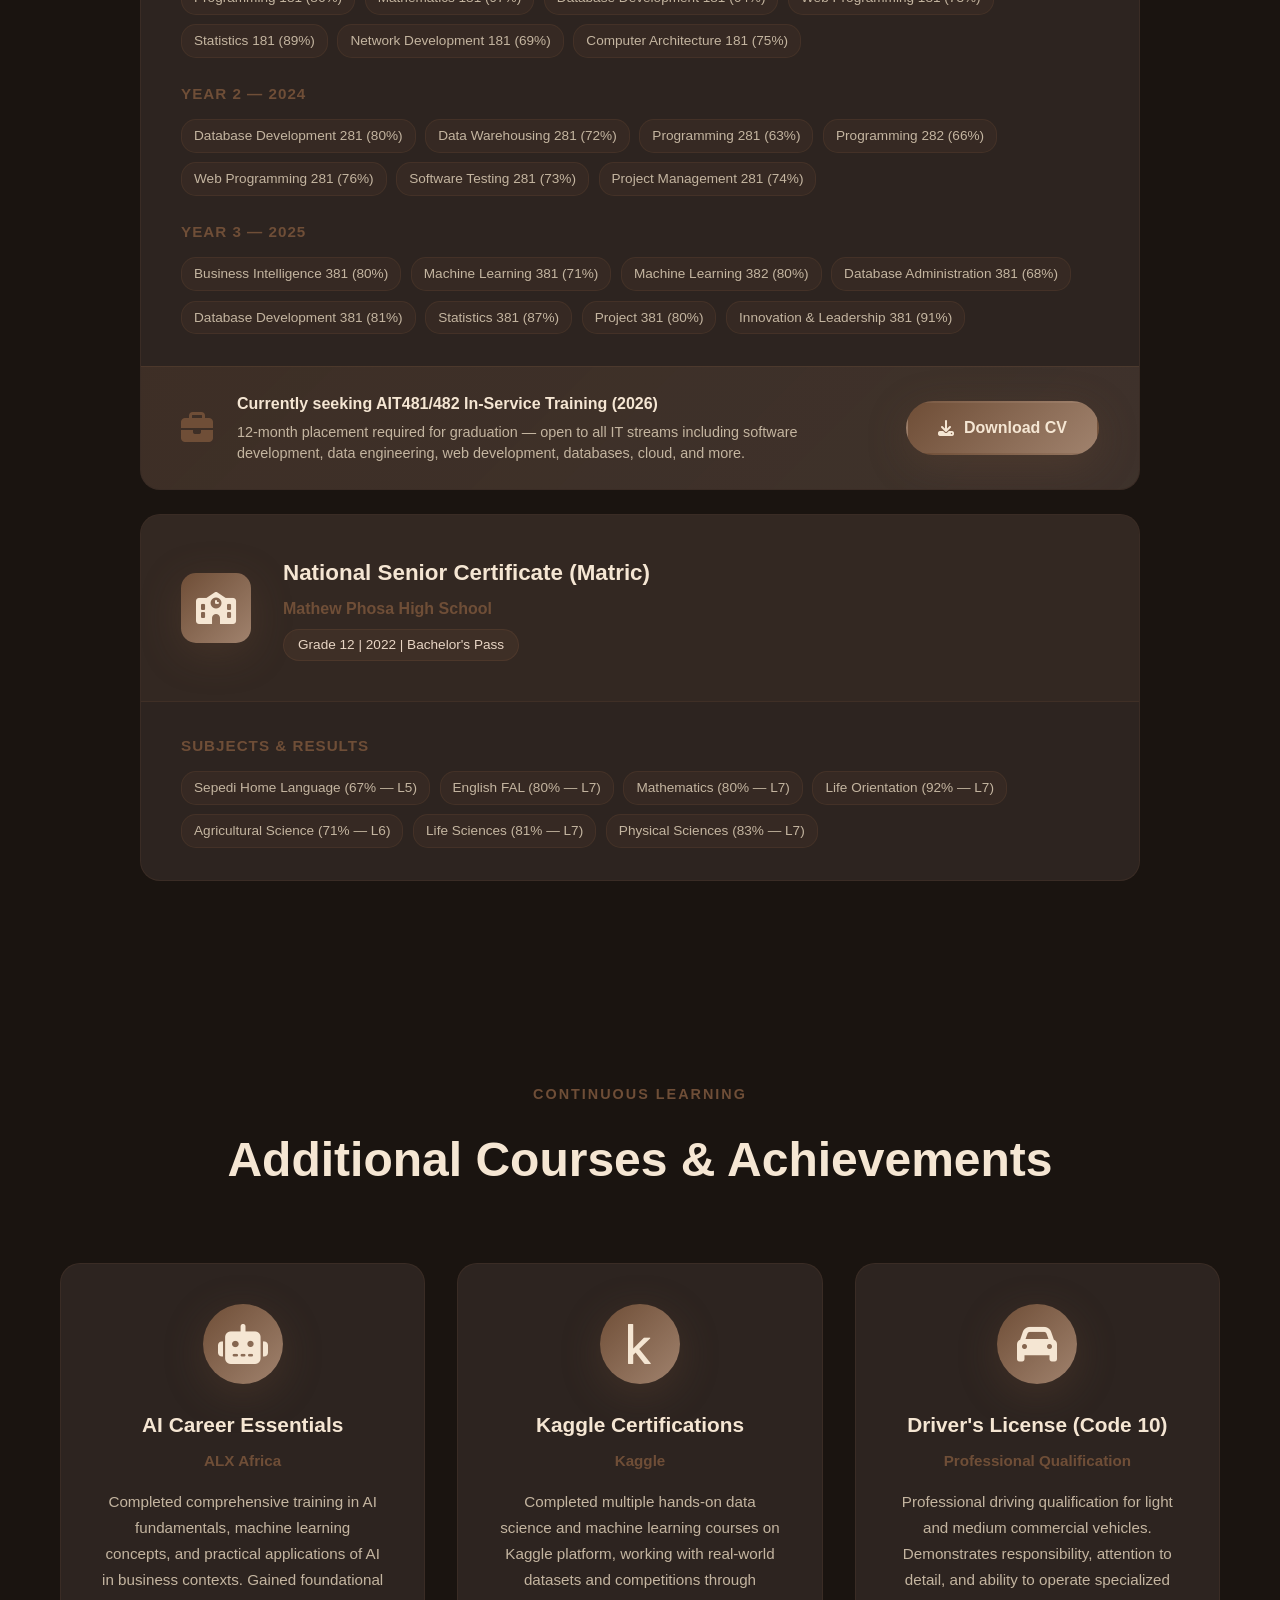
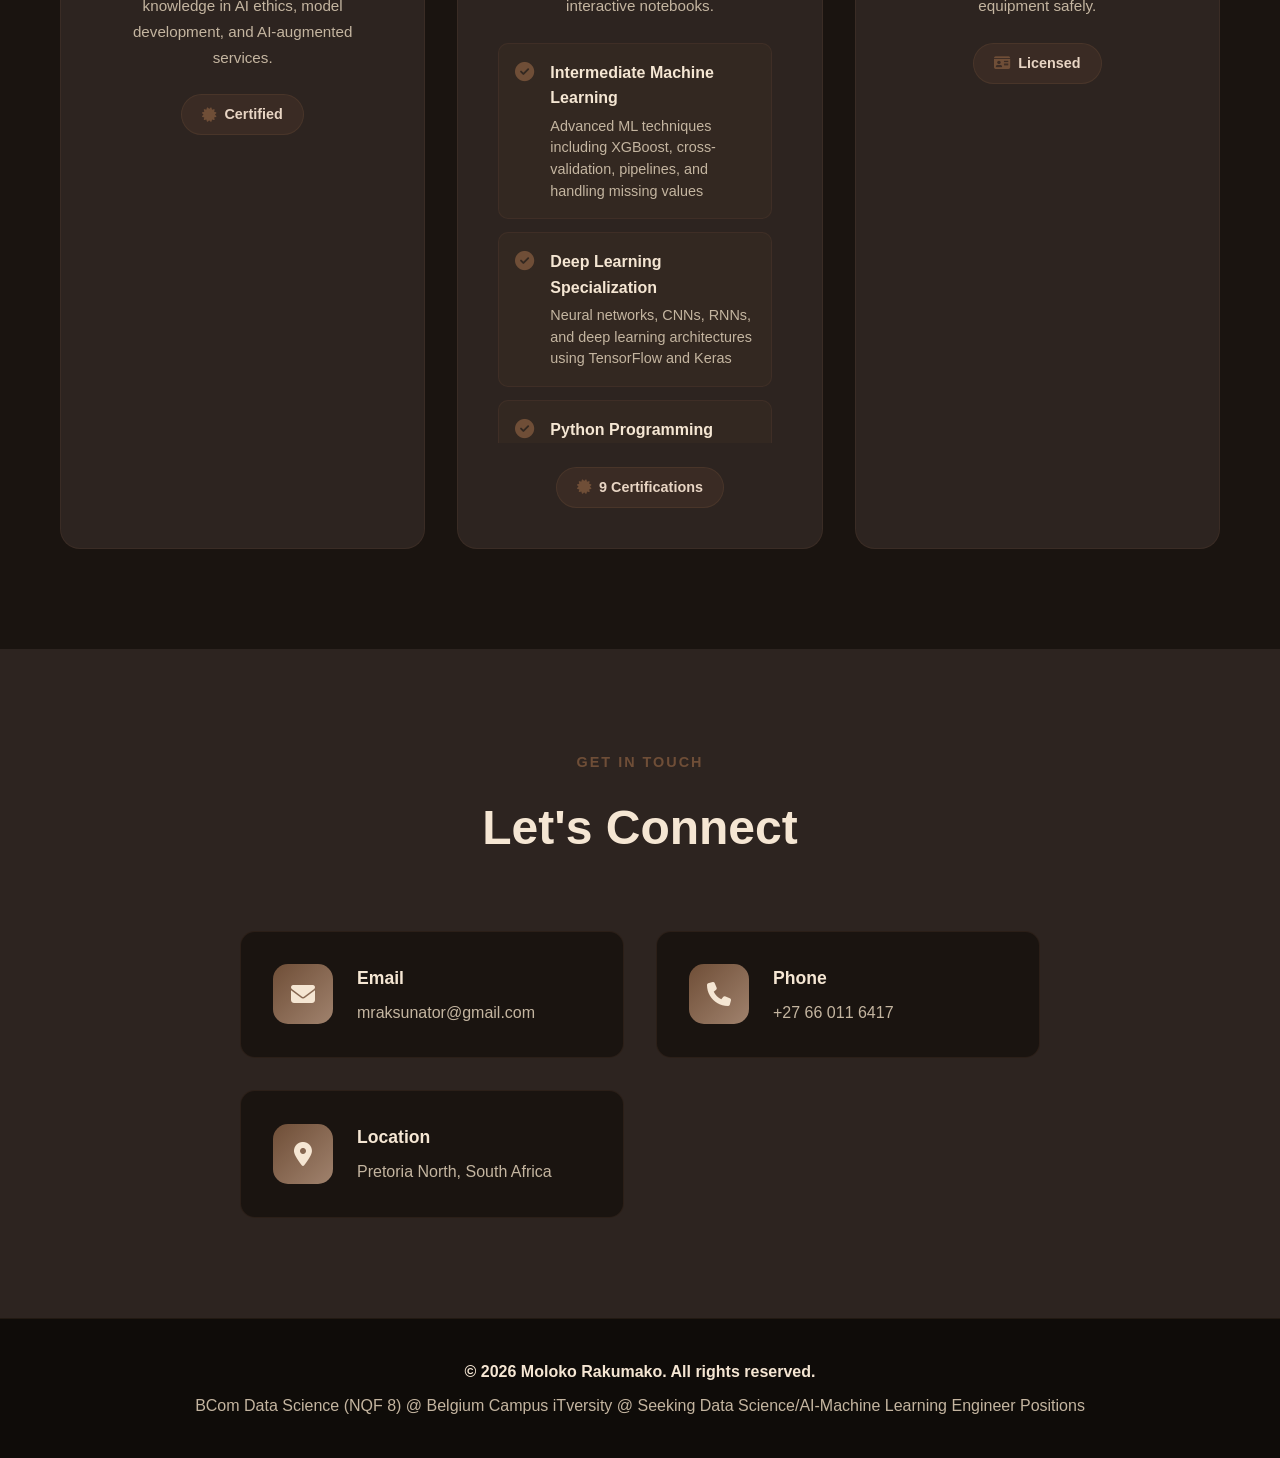
==== commit b0c051b7: "Update index.html" ====
--- a/index.html
+++ b/index.html
@@ -612,7 +612,17 @@
                 <div class="timeline-item">
                     <div class="timeline-dot"></div>
                     <div class="timeline-content">
-                        <span class="timeline-date">Jan 2025 - Mar 2025</span>
+                        <span class="timeline-date">Apr 2026 - Present</span>
+                        <h3>AI Engineer (Agent)</h3>
+                        <h4>FNB — via Geeks4Learning</h4>
+                        <ul>
+                            <li>Deployed as an AI Engineer agent at First National Bank (FNB) through the Geeks4Learning programme</li>
+                            <li>Working on AI and machine learning solutions within FNB's technology environment</li>
+                            <li>Applying skills in LLM integration, predictive modelling, and AI-driven automation in a FinTech context</li>
+                            <li>Collaborating with enterprise engineering teams on production-grade AI systems</li>
+                        </ul>
+                    </div>
+                </div>
                         <h3>Software Tester (Learnership)</h3>
                         <h4>Softelsie Solutions PTY (LTD)</h4>
                         <ul>
@@ -634,20 +644,6 @@
                             <li>Developed an AML (Anti-Money Laundering) detection system proposal using ML to flag suspicious transactions</li>
                             <li>Participated in an enterprise-scale digital transformation initiative affecting 8+ million customers</li>
                             <li>Gained exposure to FinTech systems, compliance frameworks, and enterprise software practices</li>
-                        </ul>
-                    </div>
-                </div>
-                <div class="timeline-item">
-                    <div class="timeline-dot"></div>
-                    <div class="timeline-content">
-                        <span class="timeline-date">Apr 2026 - Present</span>
-                        <h3>AI Engineer (Agent)</h3>
-                        <h4>FNB — via Geeks4Learning</h4>
-                        <ul>
-                            <li>Deployed as an AI Engineer agent at First National Bank (FNB) through the Geeks4Learning programme</li>
-                            <li>Working on AI and machine learning solutions within FNB's technology environment</li>
-                            <li>Applying skills in LLM integration, predictive modelling, and AI-driven automation in a FinTech context</li>
-                            <li>Collaborating with enterprise engineering teams on production-grade AI systems</li>
                         </ul>
                     </div>
                 </div>
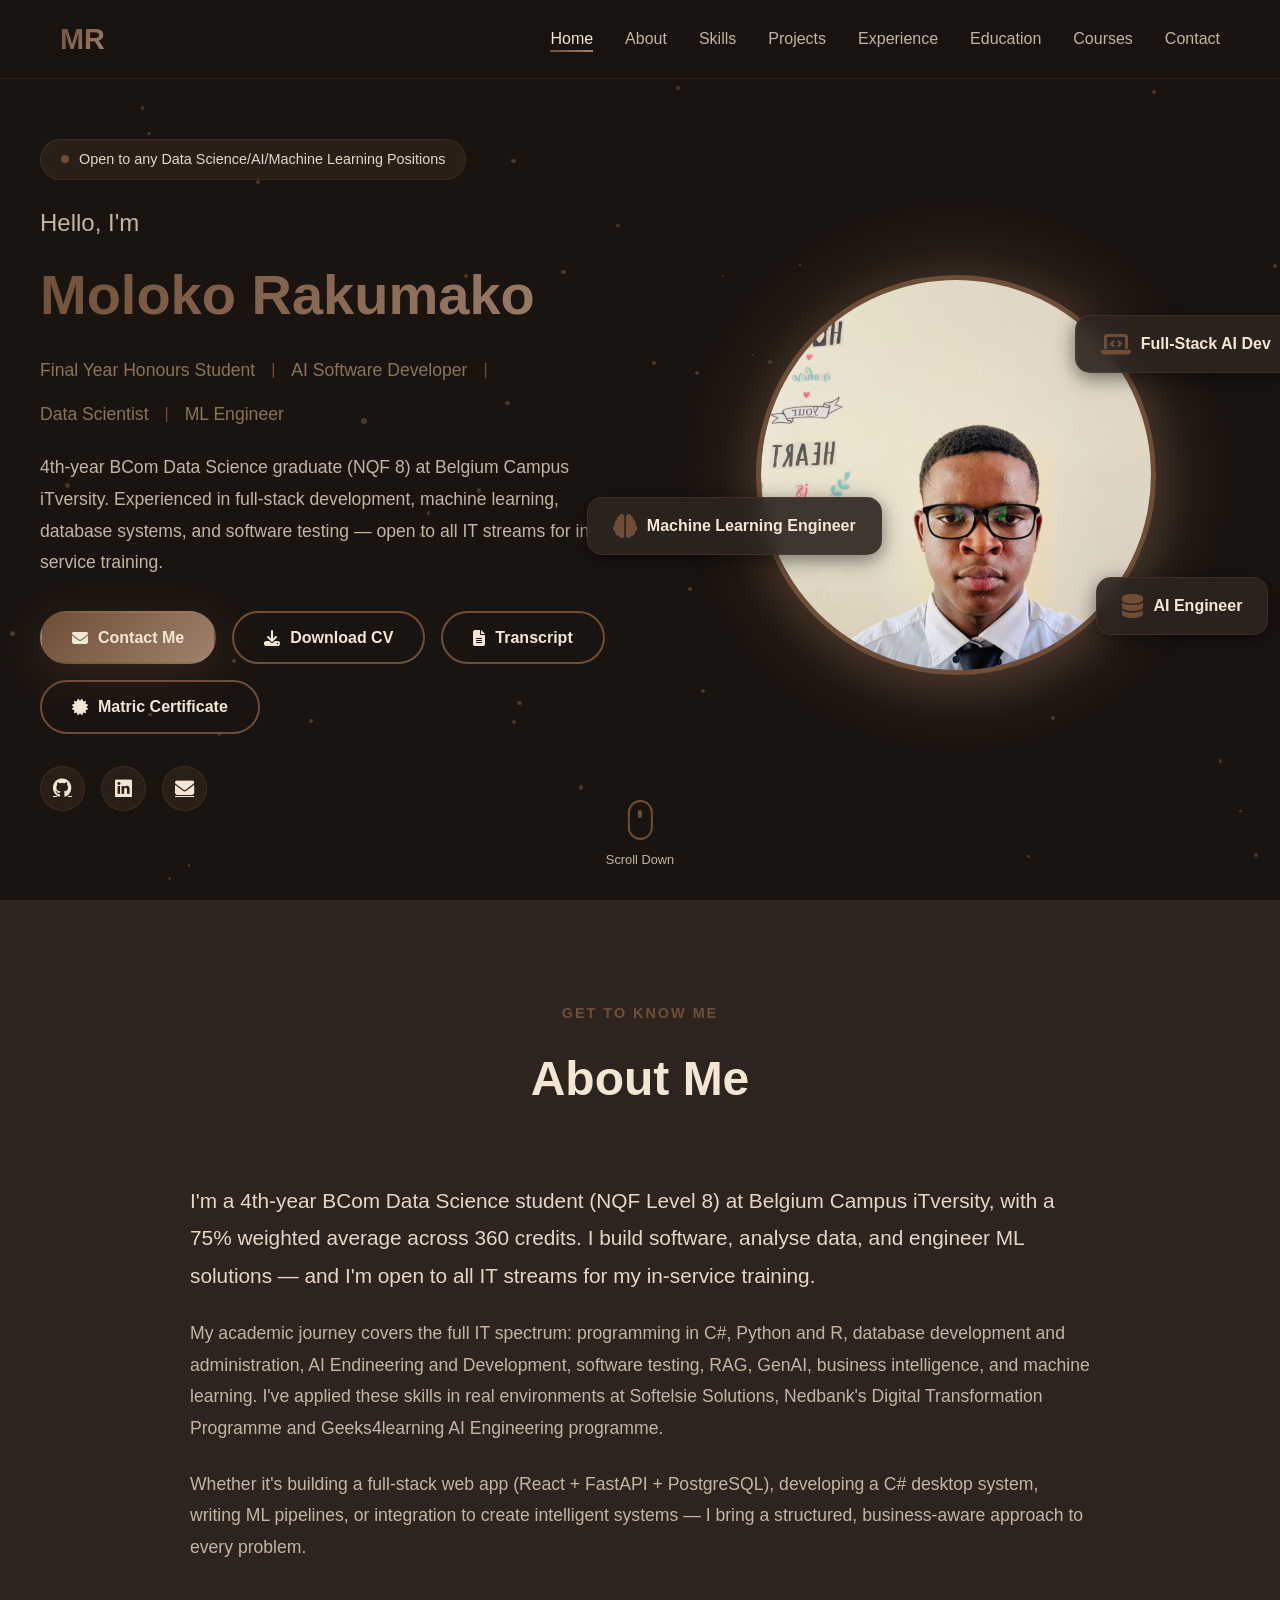
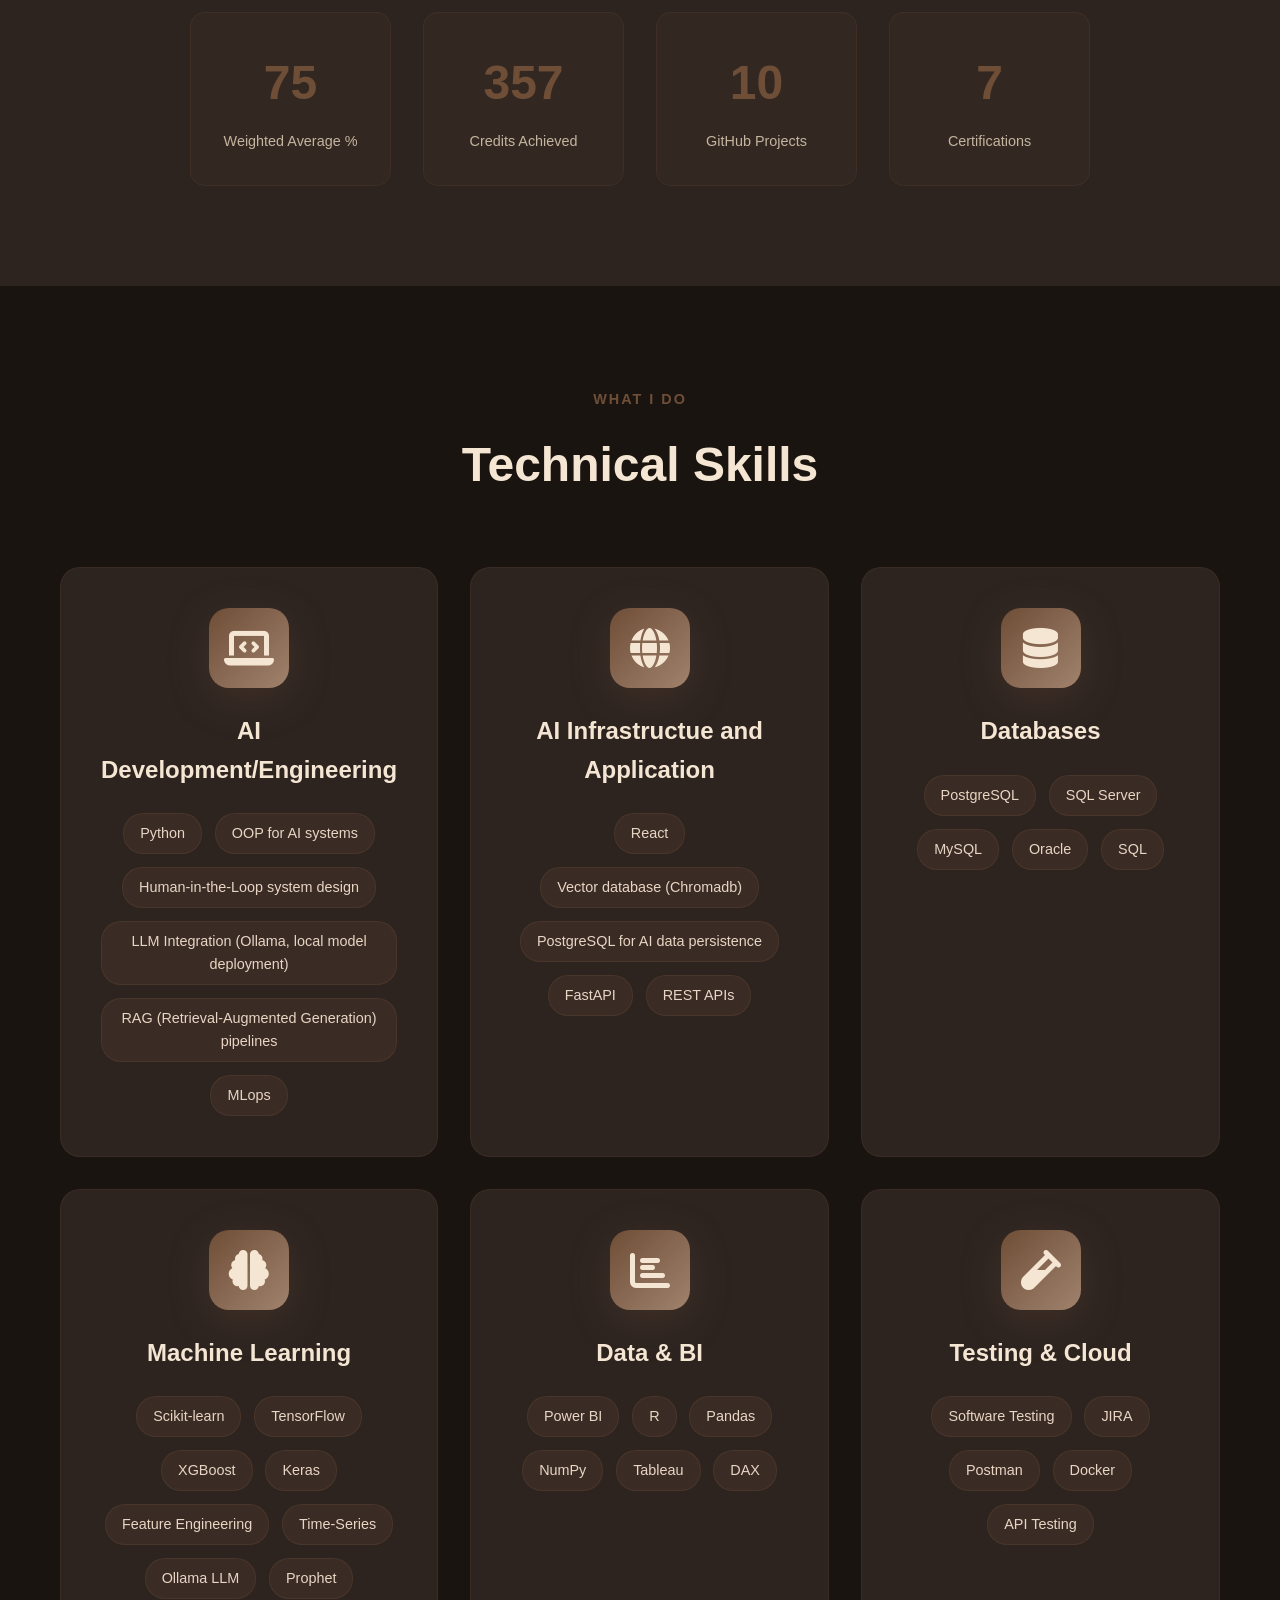
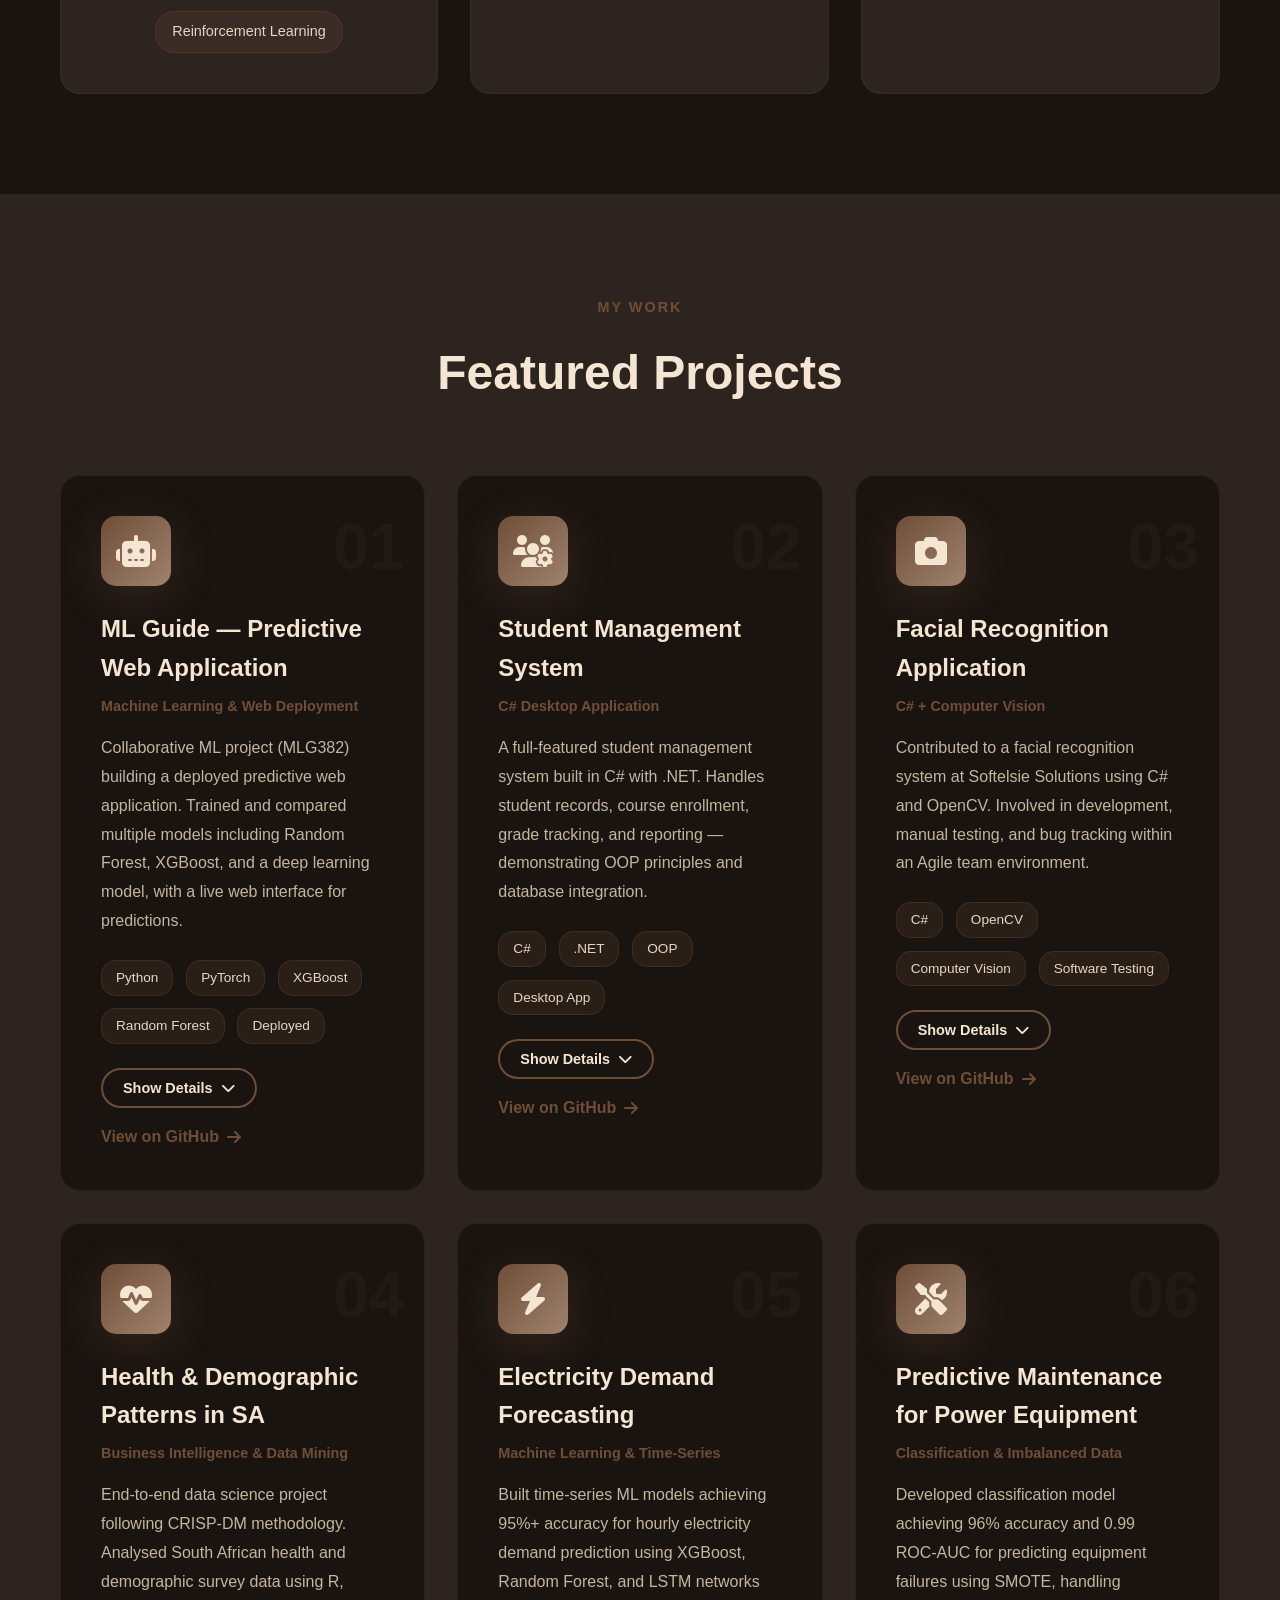
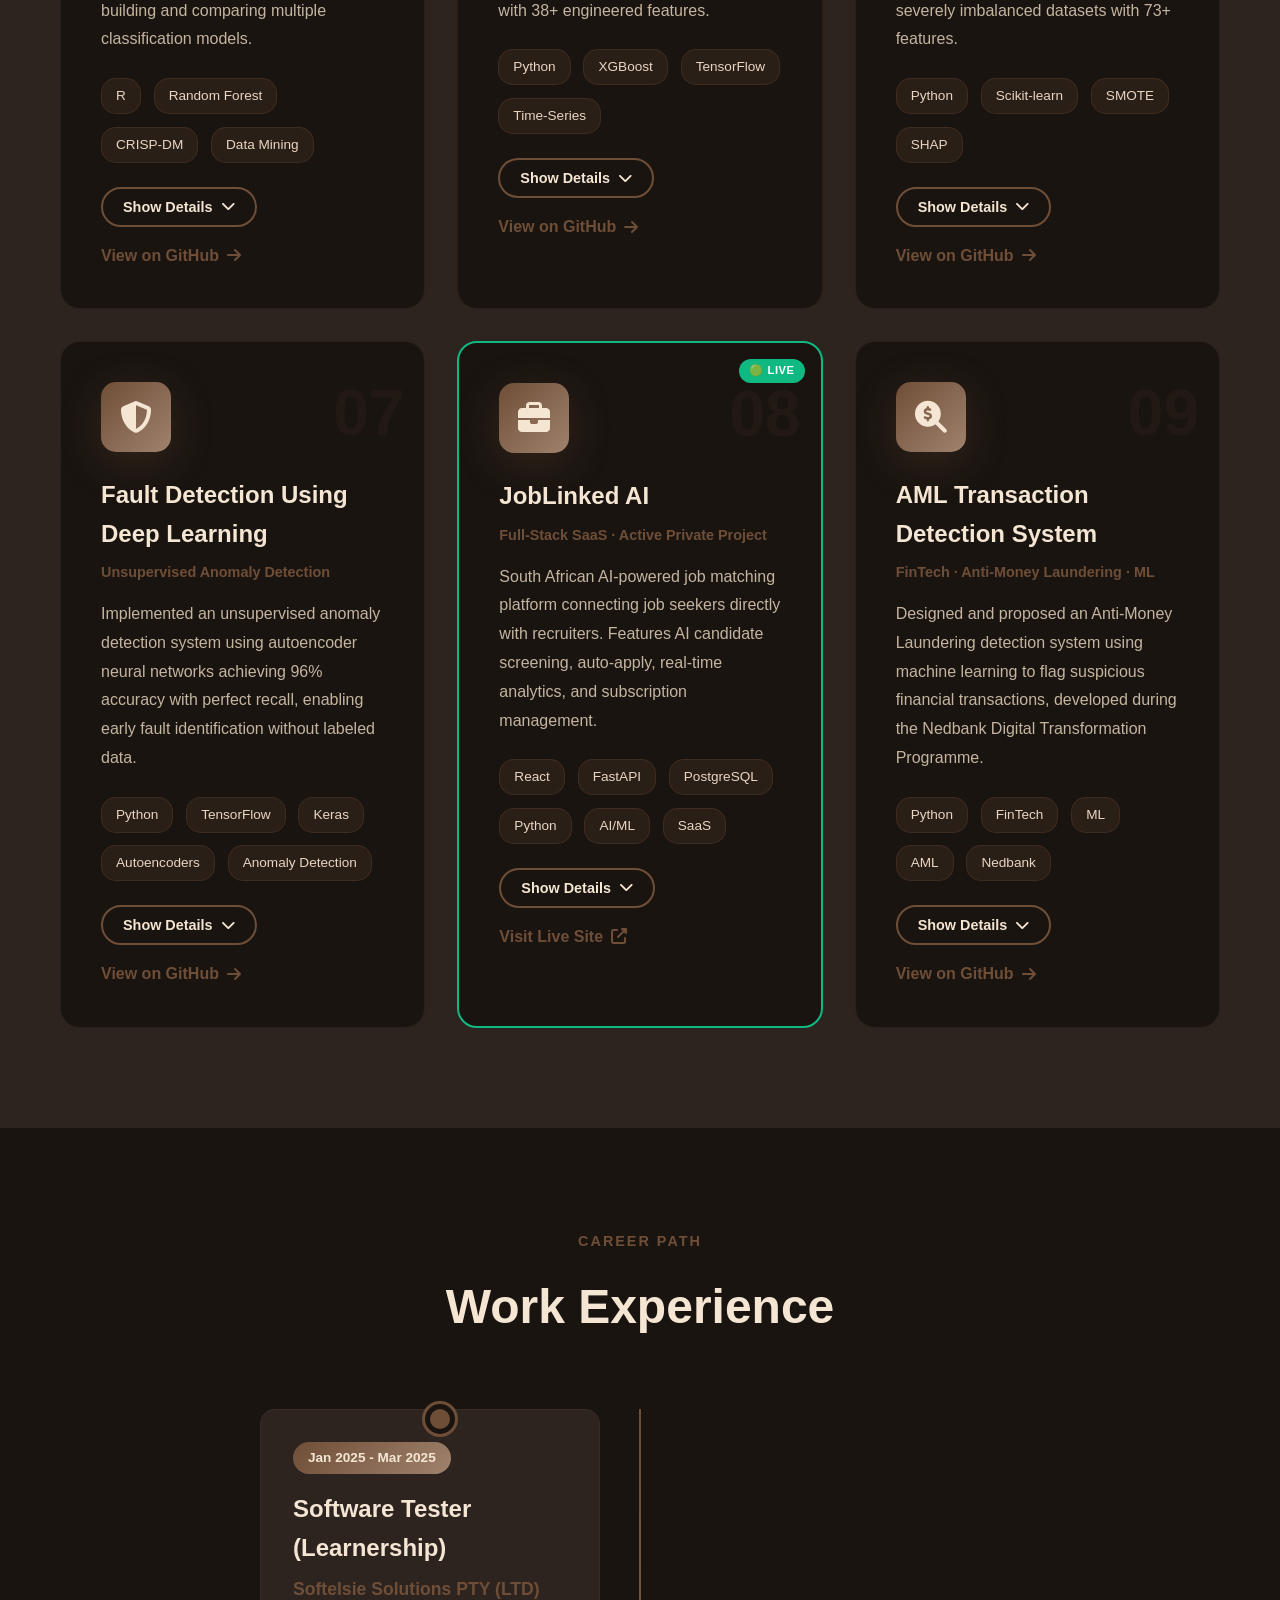
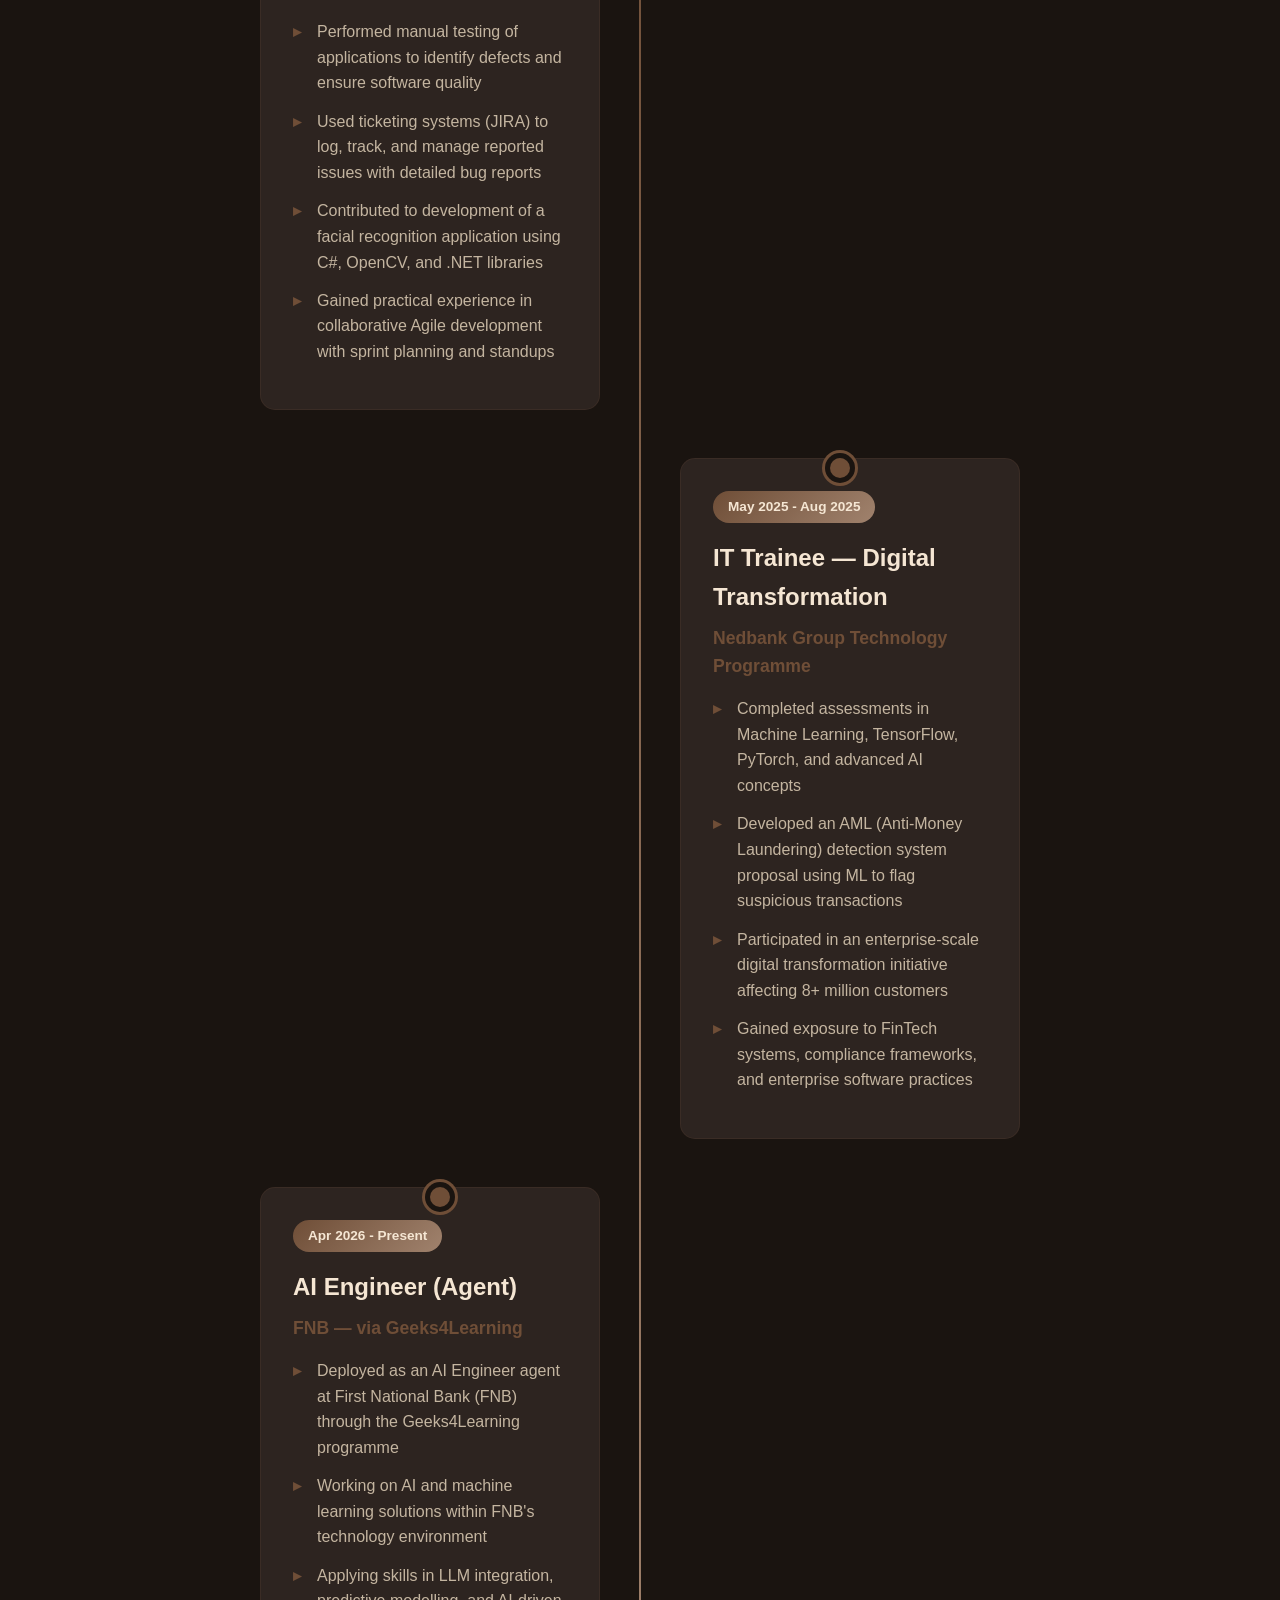
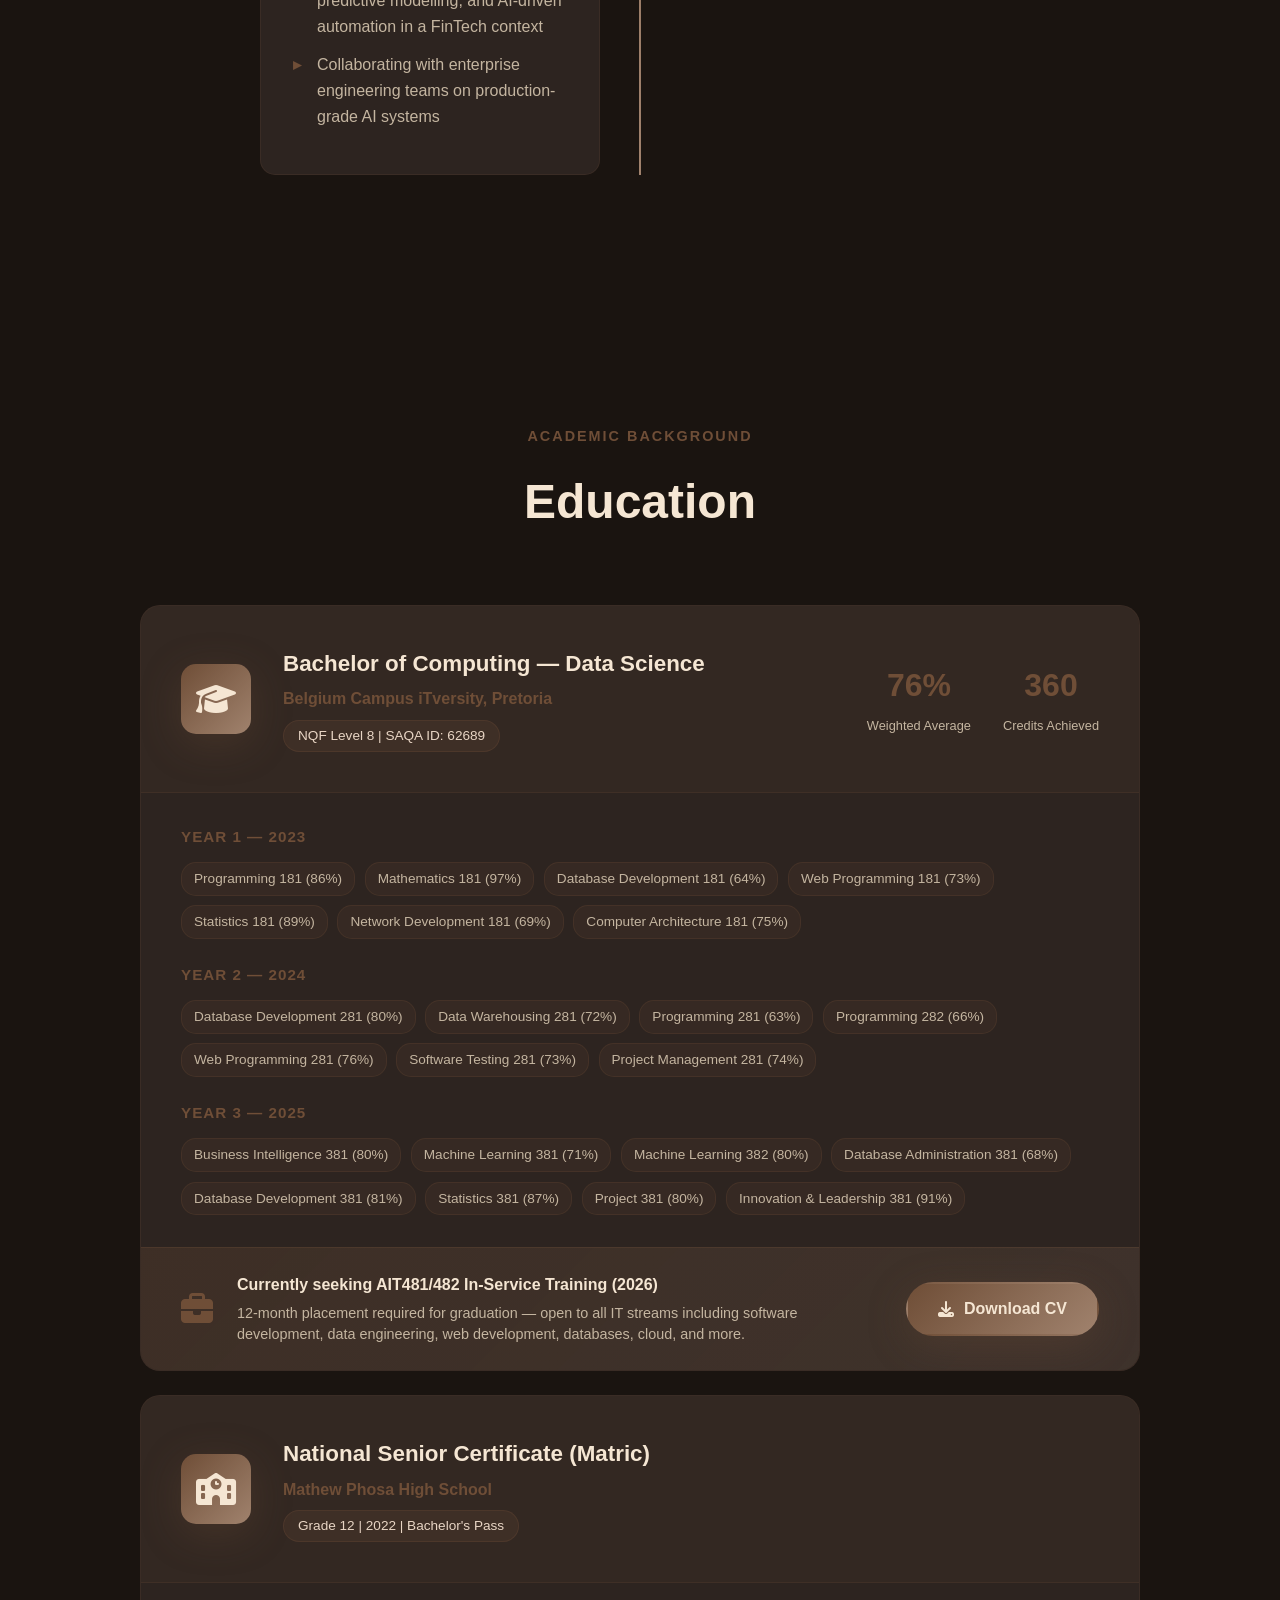
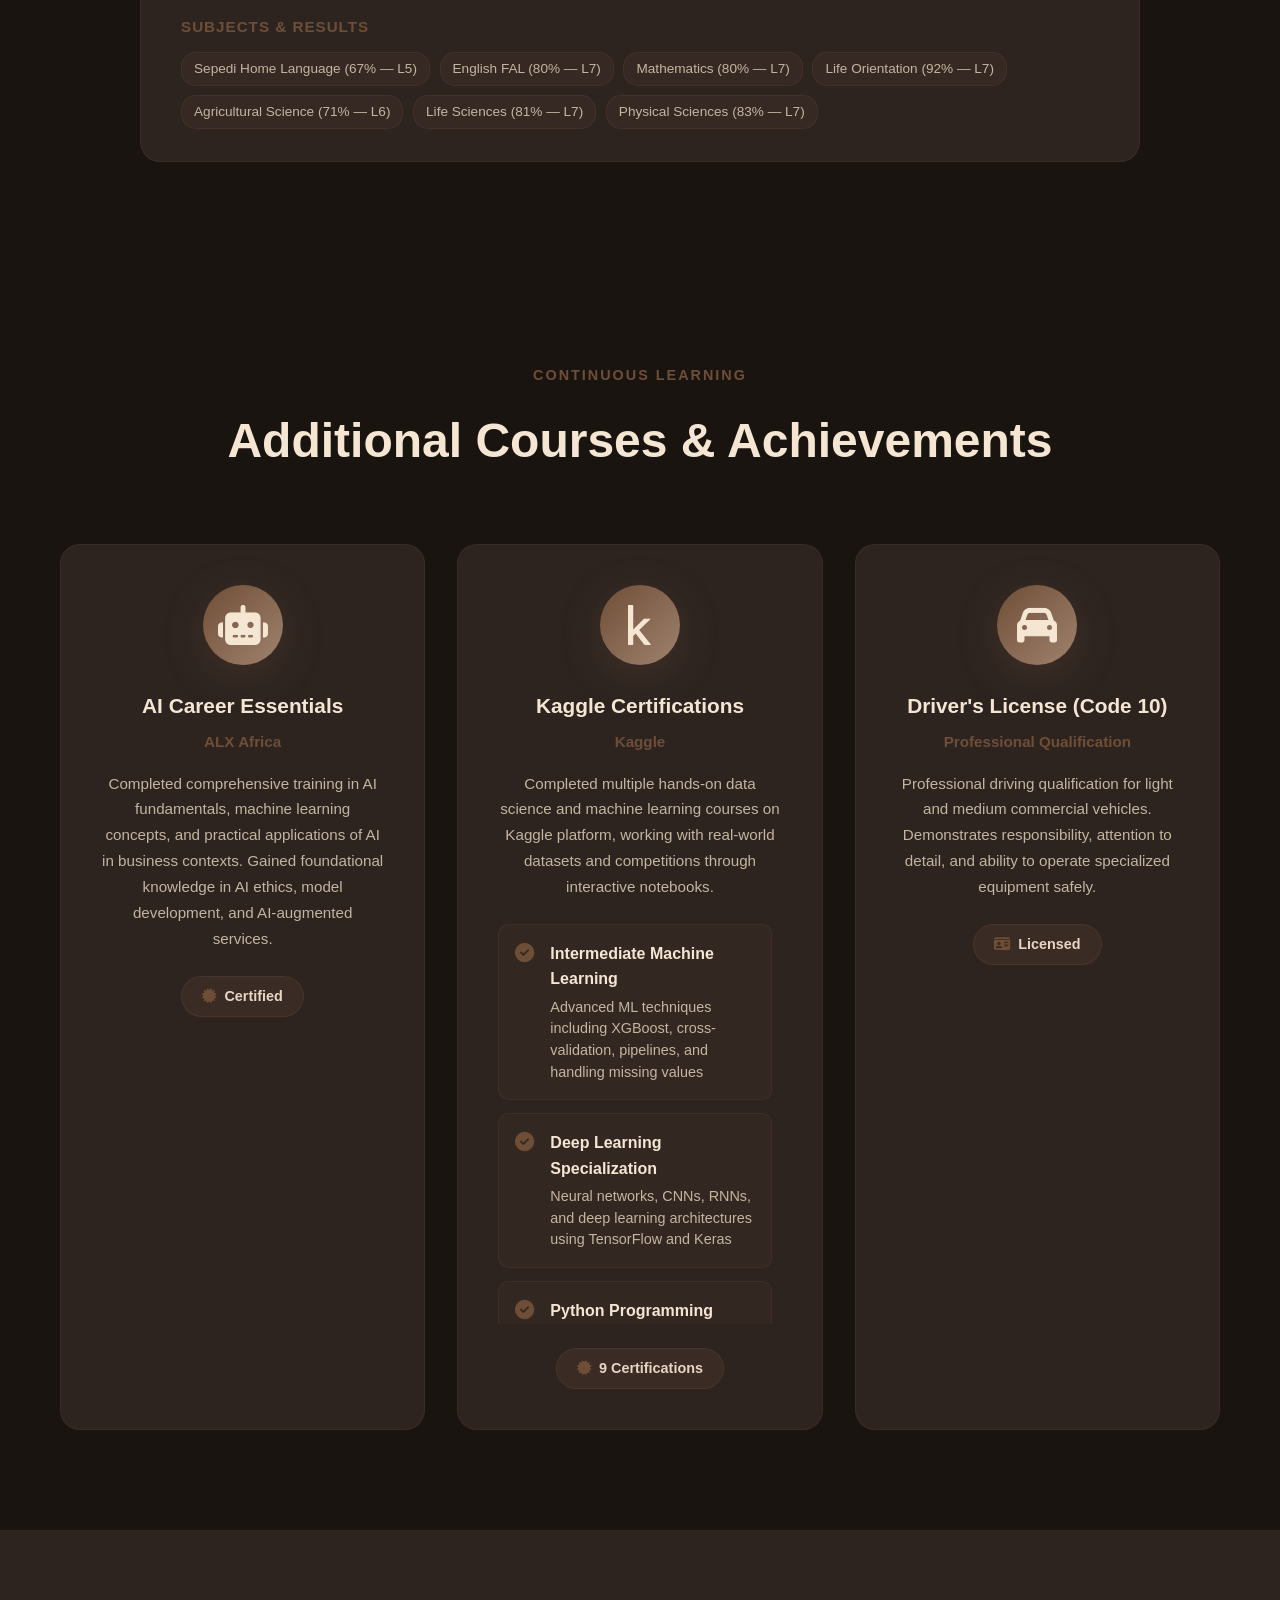
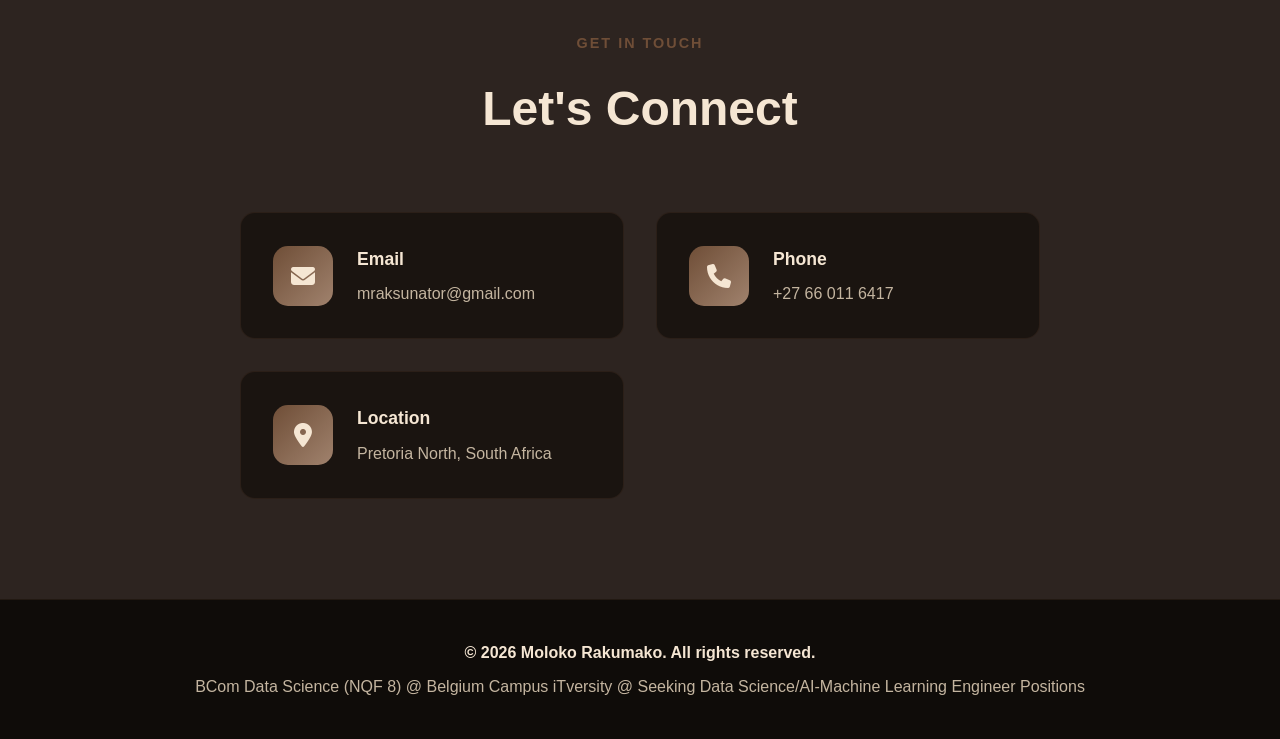
==== commit b8f2342e: "Revise roles and skills in index.html Updated roles and skills to reflect AI focus and achievements." ====
--- a/index.html
+++ b/index.html
@@ -55,9 +55,9 @@
                     <span class="name">Moloko Rakumako</span>
                 </h1>
                 <div class="hero-roles">
-                    <span class="role-text">Final Year Student</span>
+                    <span class="role-text">Final Year Honours Student</span>
                     <span class="role-divider">|</span>
-                    <span class="role-text">Software Developer</span>
+                    <span class="role-text">AI Software Developer</span>
                     <span class="role-divider">|</span>
                     <span class="role-text">Data Scientist</span>
                     <span class="role-divider">|</span>
@@ -105,7 +105,7 @@
                 </div>
                 <div class="floating-card card-1">
                     <i class="fas fa-laptop-code"></i>
-                    <span>Full-Stack Dev</span>
+                    <span>Full-Stack AI Dev</span>
                 </div>
                 <div class="floating-card card-2">
                     <i class="fas fa-brain"></i>
@@ -136,18 +136,18 @@
                 <div class="about-text">
                     <p class="lead">
                         I'm a 4th-year BCom Data Science student (NQF Level 8) at Belgium Campus iTversity, 
-                        with a 74.2% weighted average across 360 credits. I build software, analyse data, 
+                        with a 75% weighted average across 360 credits. I build software, analyse data, 
                         and engineer ML solutions — and I'm open to all IT streams for my in-service training.
                     </p>
                     <p>
                         My academic journey covers the full IT spectrum: programming in C#, Python and R, 
-                        database development and administration, web programming, software testing, 
-                        data warehousing, business intelligence, and machine learning. I've applied these 
-                        skills in real environments at Softelsie Solutions and Nedbank's Digital Transformation Programme.
+                        database development and administration, AI Endineering and Development, software testing, 
+                        RAG, GenAI, business intelligence, and machine learning. I've applied these 
+                        skills in real environments at Softelsie Solutions, Nedbank's Digital Transformation Programme and Geeks4learning AI Engineering programme.
                     </p>
                     <p>
                         Whether it's building a full-stack web app (React + FastAPI + PostgreSQL), 
-                        developing a C# desktop system, writing ML pipelines, or testing software — 
+                        developing a C# desktop system, writing ML pipelines, or integration to create intelligent systems — 
                         I bring a structured, business-aware approach to every problem.
                     </p>
                     <div class="about-stats">
@@ -185,26 +185,25 @@
                     <div class="skill-icon">
                         <i class="fas fa-laptop-code"></i>
                     </div>
-                    <h3>Software Development</h3>
+                    <h3>AI Development/Engineering</h3>
                     <div class="skill-list">
-                        <span>C#</span>
-                        <span>.NET</span>
                         <span>Python</span>
-                        <span>OOP</span>
-                        <span>Git</span>
-                        <span>Agile/Scrum</span>
+                        <span>OOP for AI systems</span>
+                        <span>Human-in-the-Loop system design</span>
+                        <span>LLM Integration (Ollama, local model deployment)</span>
+                        <span>RAG (Retrieval-Augmented Generation) pipelines</span>
+                        <span>MLops</span>
                     </div>
                 </div>
                 <div class="skill-card">
                     <div class="skill-icon">
                         <i class="fas fa-globe"></i>
                     </div>
-                    <h3>Web Development</h3>
+                    <h3>AI Infrastructue and Application</h3>
                     <div class="skill-list">
                         <span>React</span>
-                        <span>HTML5</span>
-                        <span>CSS3</span>
-                        <span>JavaScript</span>
+                        <span>Vector database (Chromadb)</span>
+                        <span>PostgreSQL for AI data persistence</span>
                         <span>FastAPI</span>
                         <span>REST APIs</span>
                     </div>
@@ -219,7 +218,6 @@
                         <span>SQL Server</span>
                         <span>MySQL</span>
                         <span>Oracle</span>
-                        <span>Data Warehousing</span>
                         <span>SQL</span>
                     </div>
                 </div>
@@ -263,7 +261,6 @@
                         <span>Software Testing</span>
                         <span>JIRA</span>
                         <span>Postman</span>
-                        <span>Azure</span>
                         <span>Docker</span>
                         <span>API Testing</span>
                     </div>
@@ -612,17 +609,7 @@
                 <div class="timeline-item">
                     <div class="timeline-dot"></div>
                     <div class="timeline-content">
-                        <span class="timeline-date">Apr 2026 - Present</span>
-                        <h3>AI Engineer (Agent)</h3>
-                        <h4>FNB — via Geeks4Learning</h4>
-                        <ul>
-                            <li>Deployed as an AI Engineer agent at First National Bank (FNB) through the Geeks4Learning programme</li>
-                            <li>Working on AI and machine learning solutions within FNB's technology environment</li>
-                            <li>Applying skills in LLM integration, predictive modelling, and AI-driven automation in a FinTech context</li>
-                            <li>Collaborating with enterprise engineering teams on production-grade AI systems</li>
-                        </ul>
-                    </div>
-                </div>
+                        <span class="timeline-date">Jan 2025 - Mar 2025</span>
                         <h3>Software Tester (Learnership)</h3>
                         <h4>Softelsie Solutions PTY (LTD)</h4>
                         <ul>
@@ -644,6 +631,20 @@
                             <li>Developed an AML (Anti-Money Laundering) detection system proposal using ML to flag suspicious transactions</li>
                             <li>Participated in an enterprise-scale digital transformation initiative affecting 8+ million customers</li>
                             <li>Gained exposure to FinTech systems, compliance frameworks, and enterprise software practices</li>
+                        </ul>
+                    </div>
+                </div>
+                <div class="timeline-item">
+                    <div class="timeline-dot"></div>
+                    <div class="timeline-content">
+                        <span class="timeline-date">Apr 2026 - Present</span>
+                        <h3>AI Engineer (Agent)</h3>
+                        <h4>FNB — via Geeks4Learning</h4>
+                        <ul>
+                            <li>Deployed as an AI Engineer agent at First National Bank (FNB) through the Geeks4Learning programme</li>
+                            <li>Working on AI and machine learning solutions within FNB's technology environment</li>
+                            <li>Applying skills in LLM integration, predictive modelling, and AI-driven automation in a FinTech context</li>
+                            <li>Collaborating with enterprise engineering teams on production-grade AI systems</li>
                         </ul>
                     </div>
                 </div>
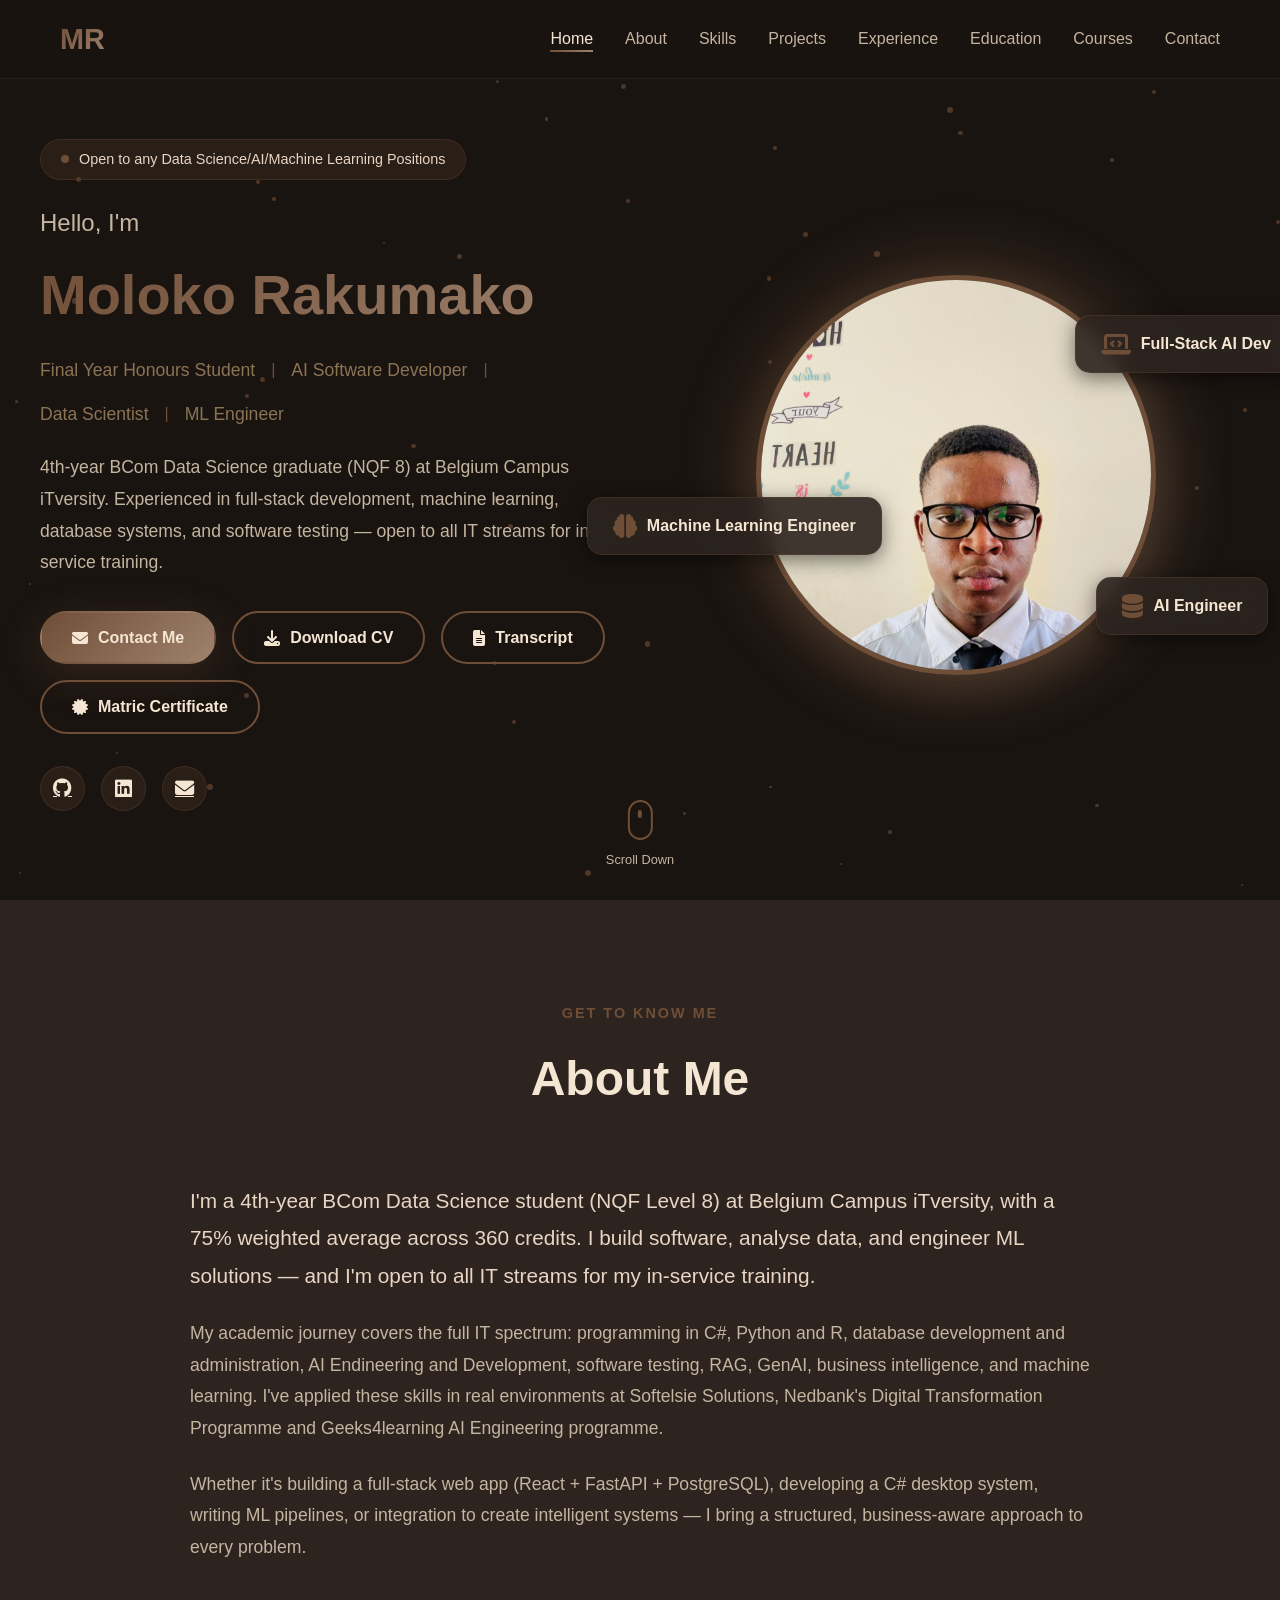
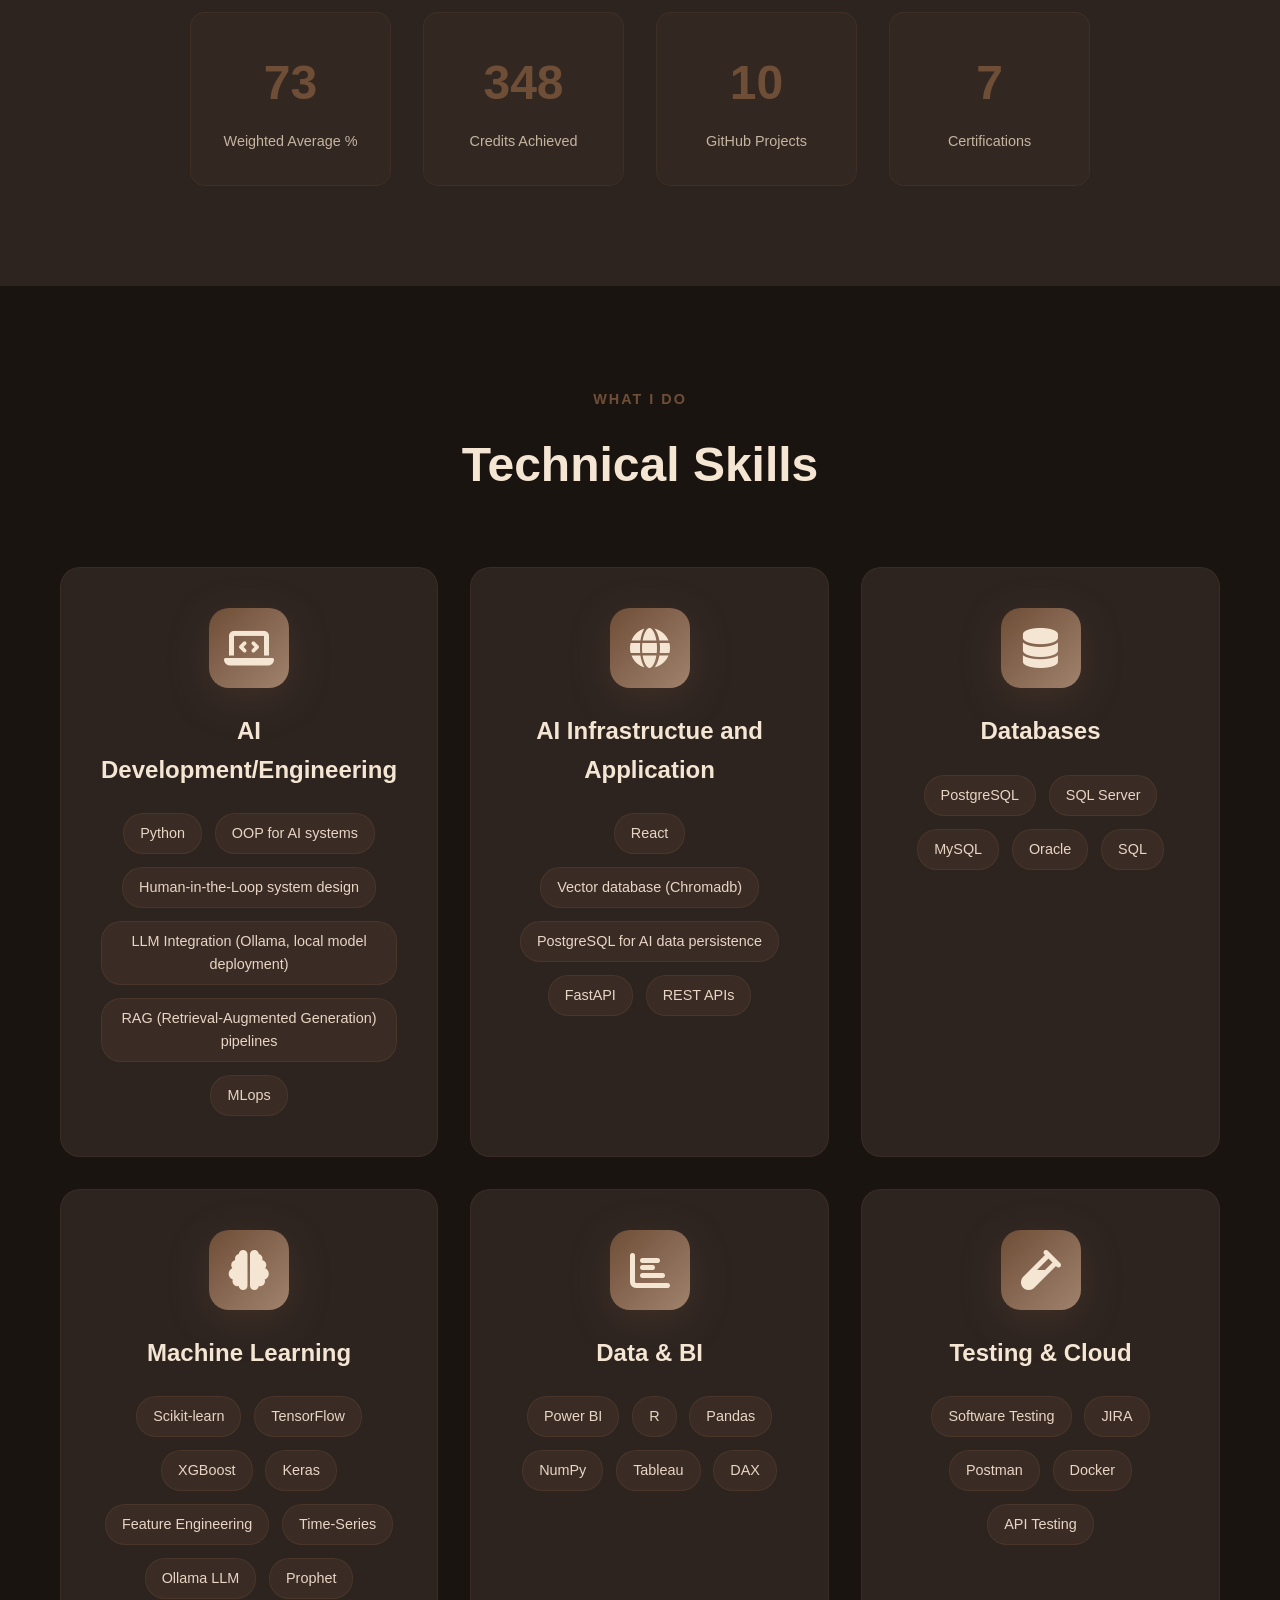
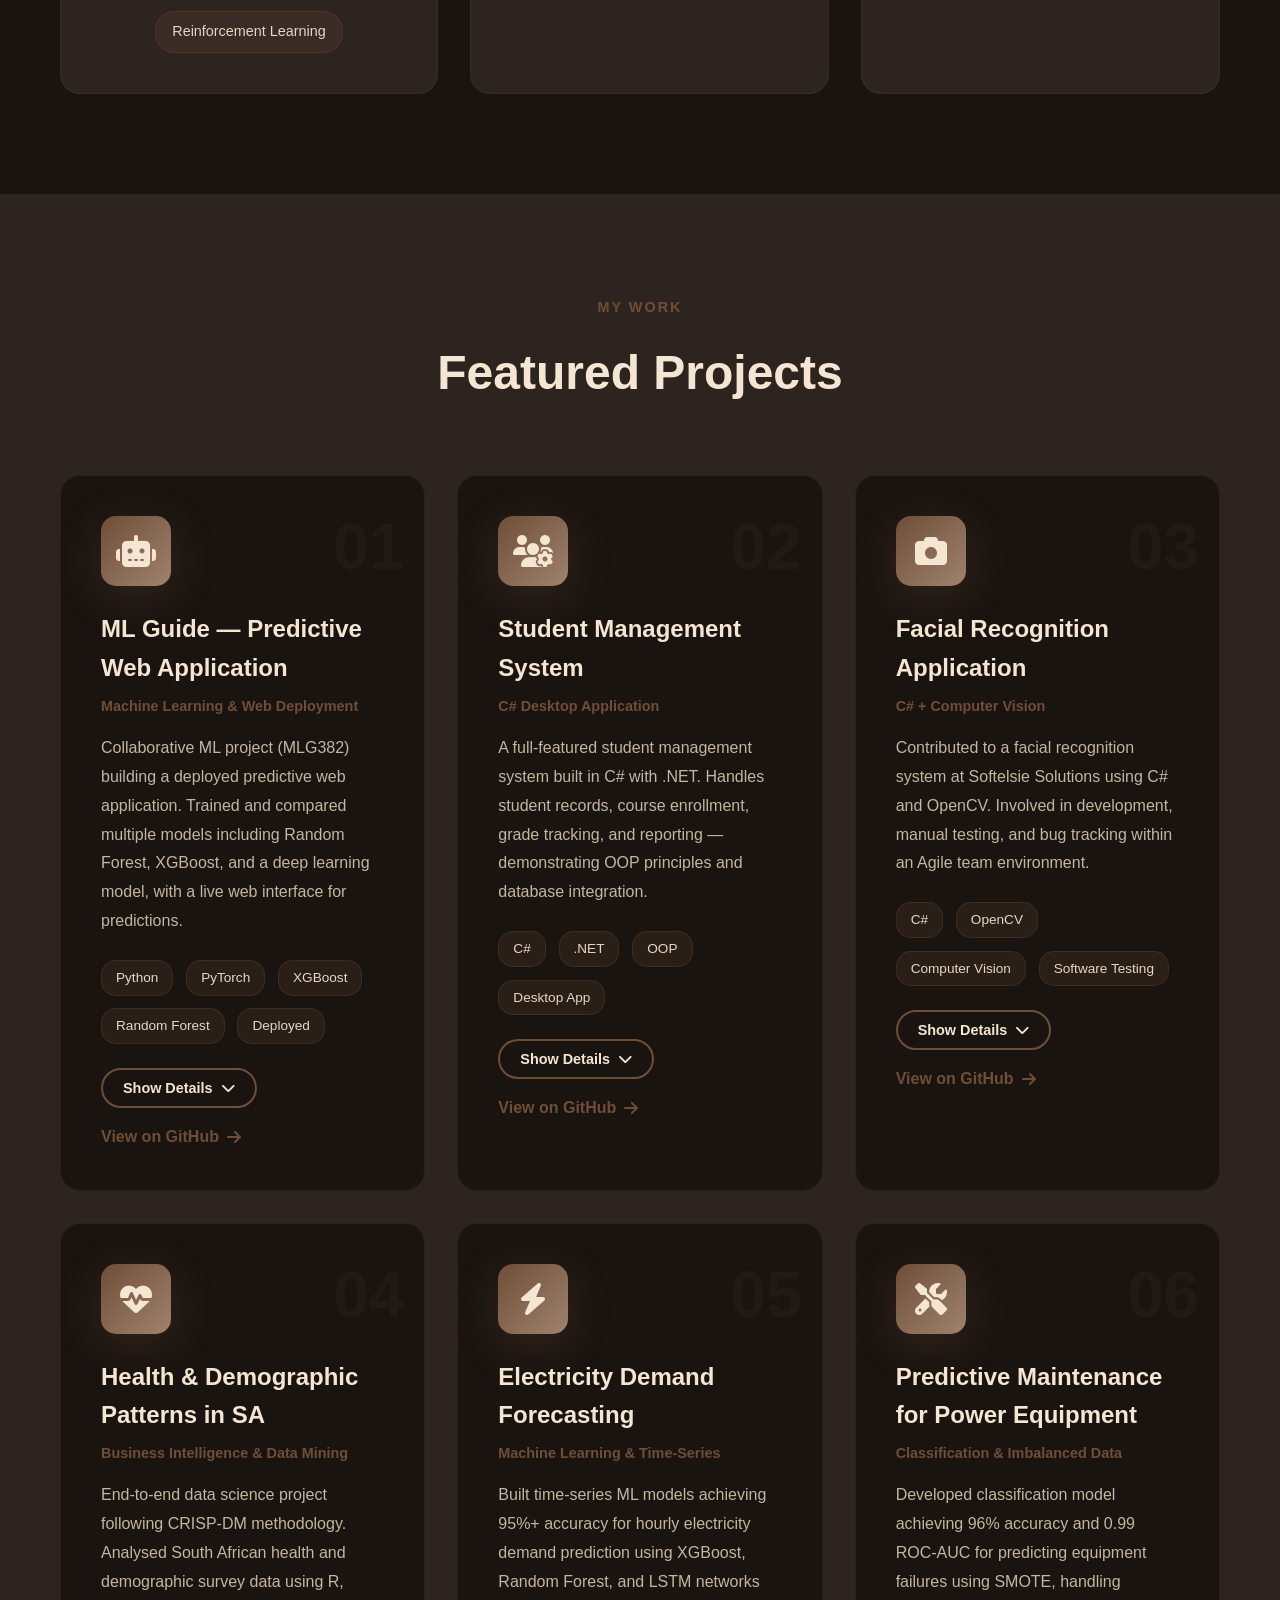
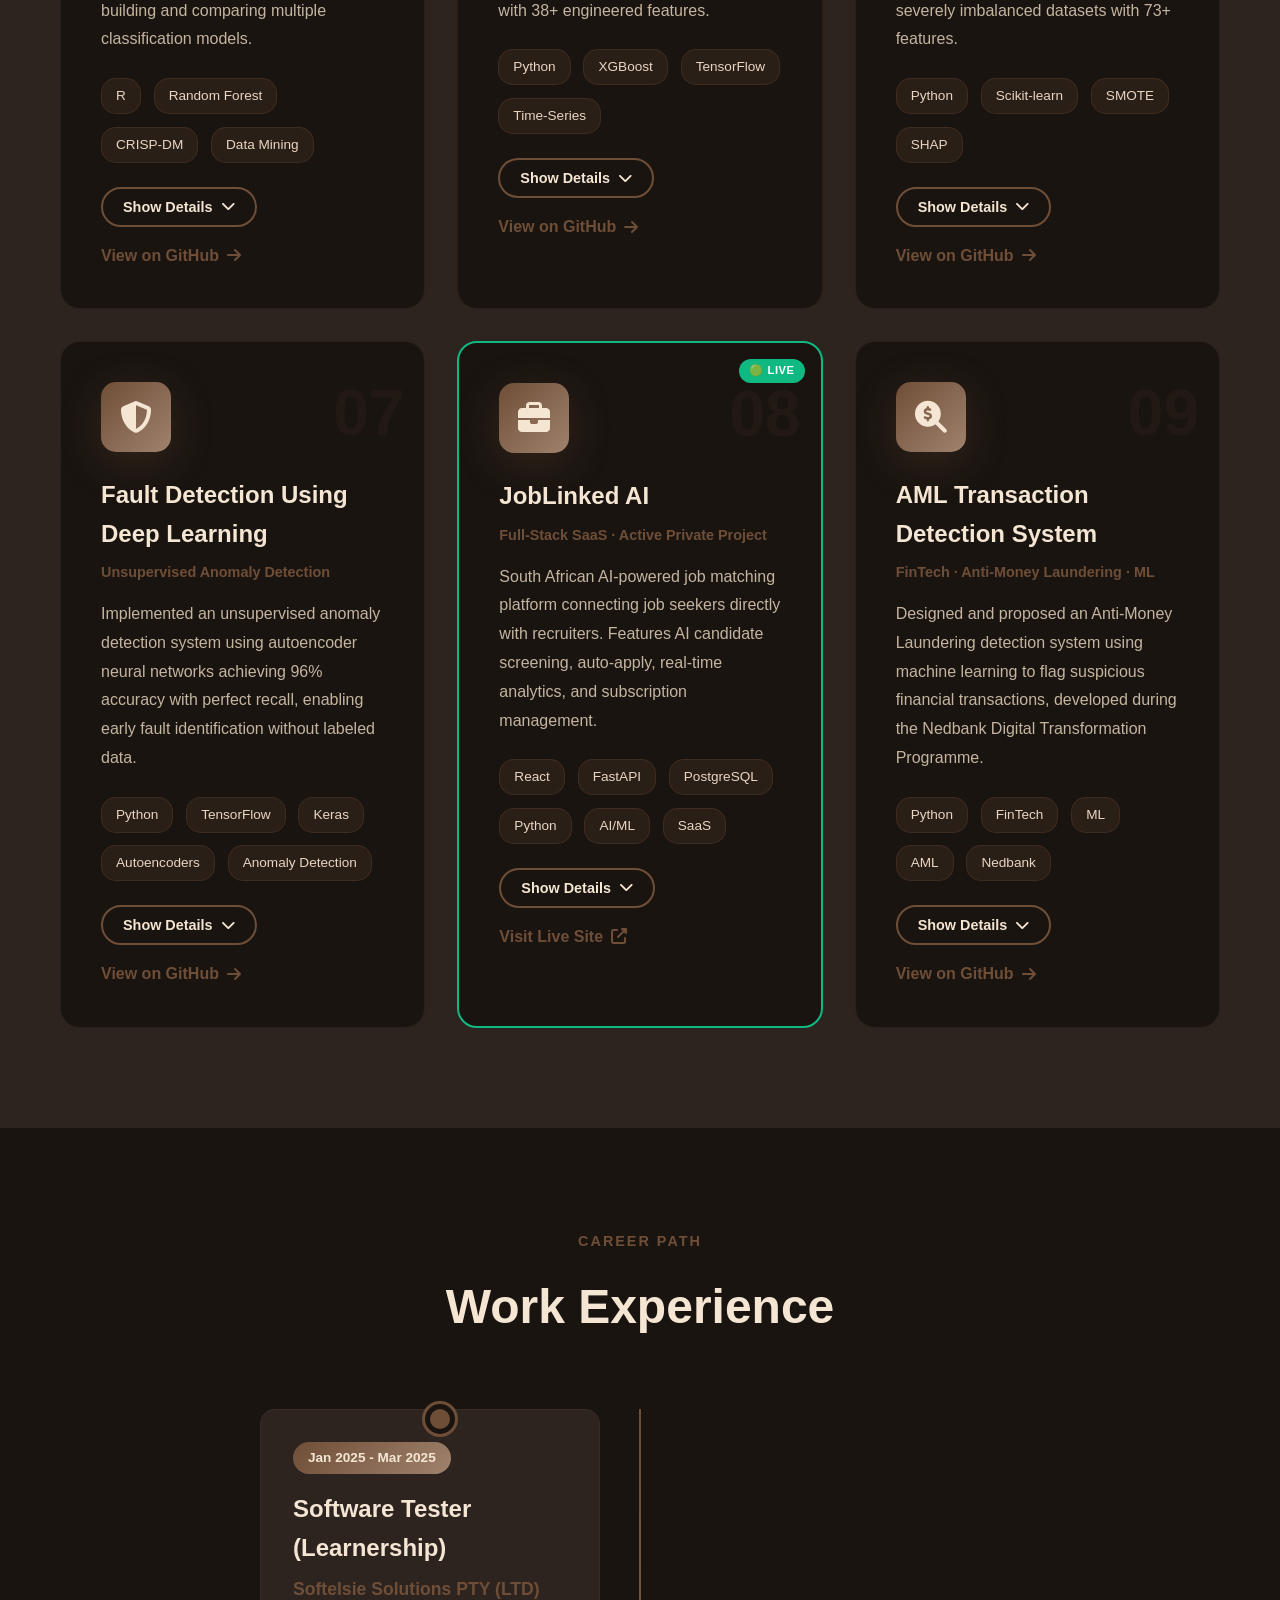
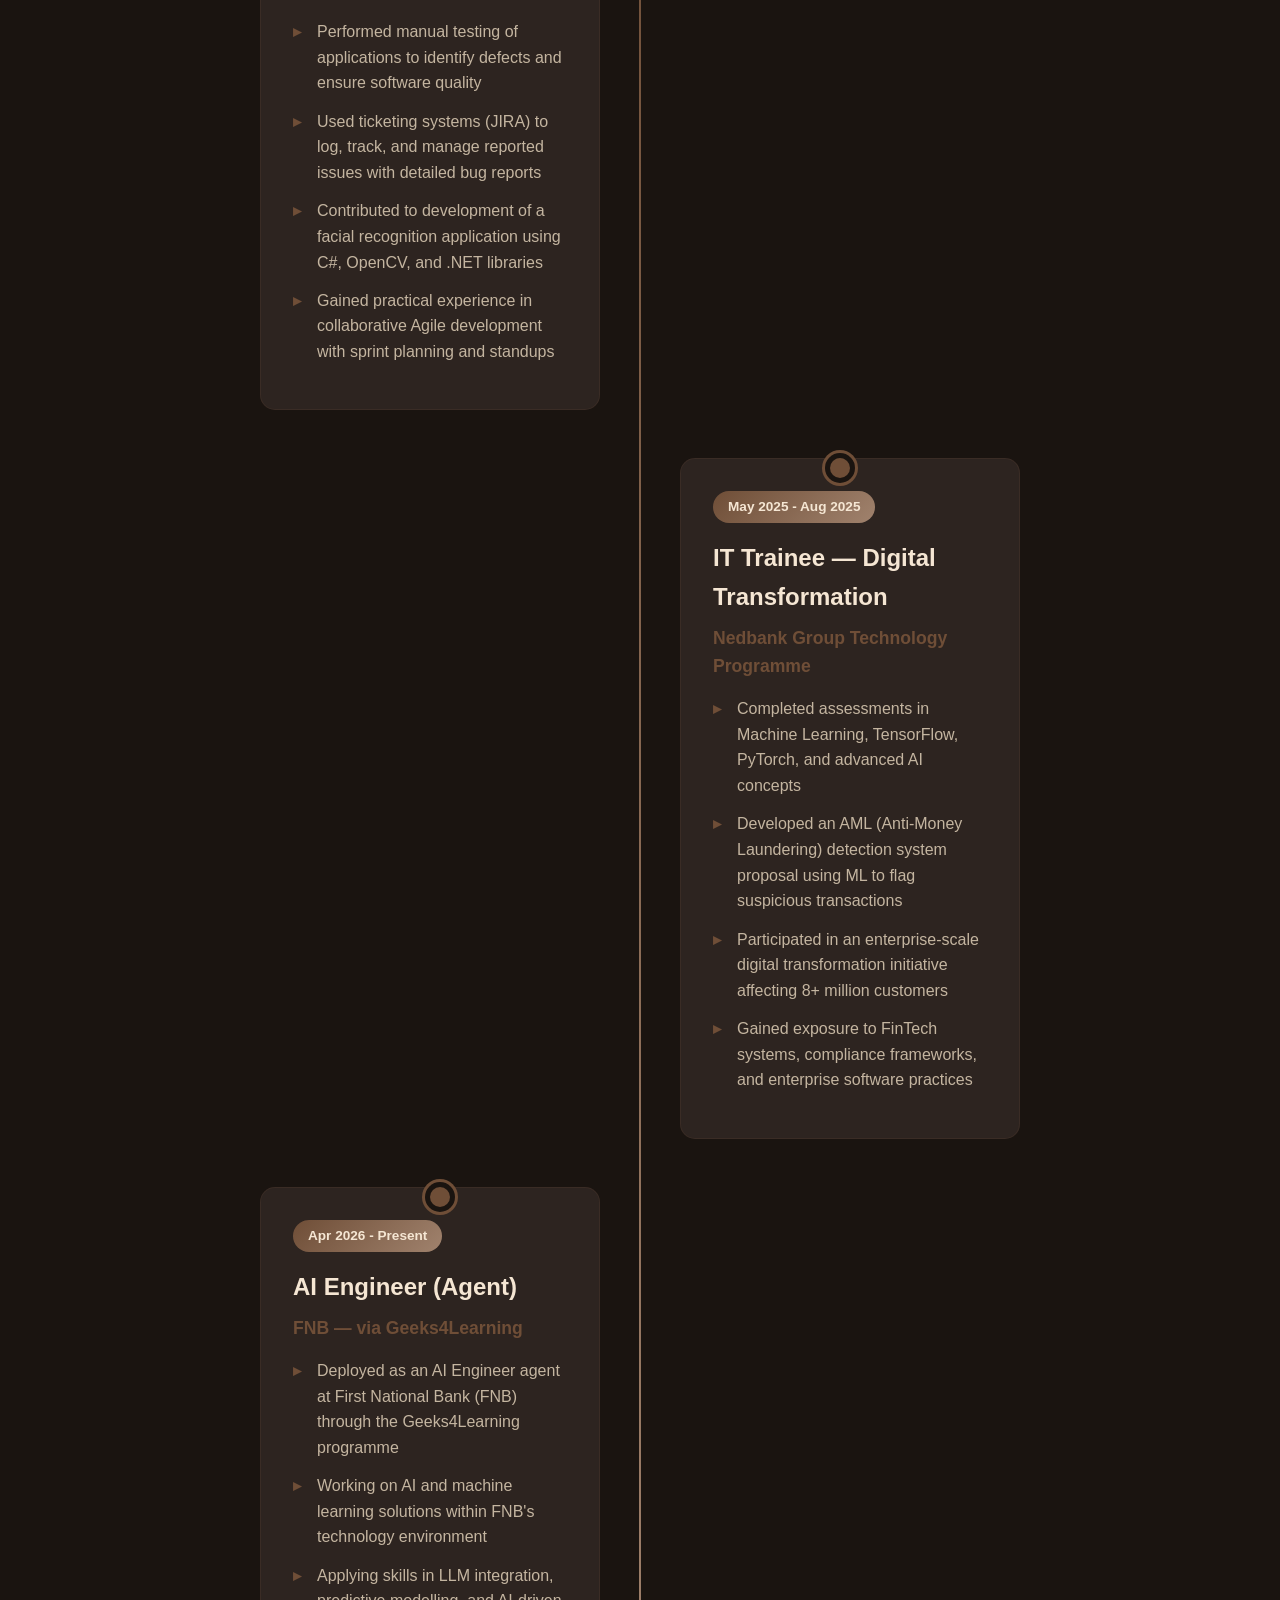
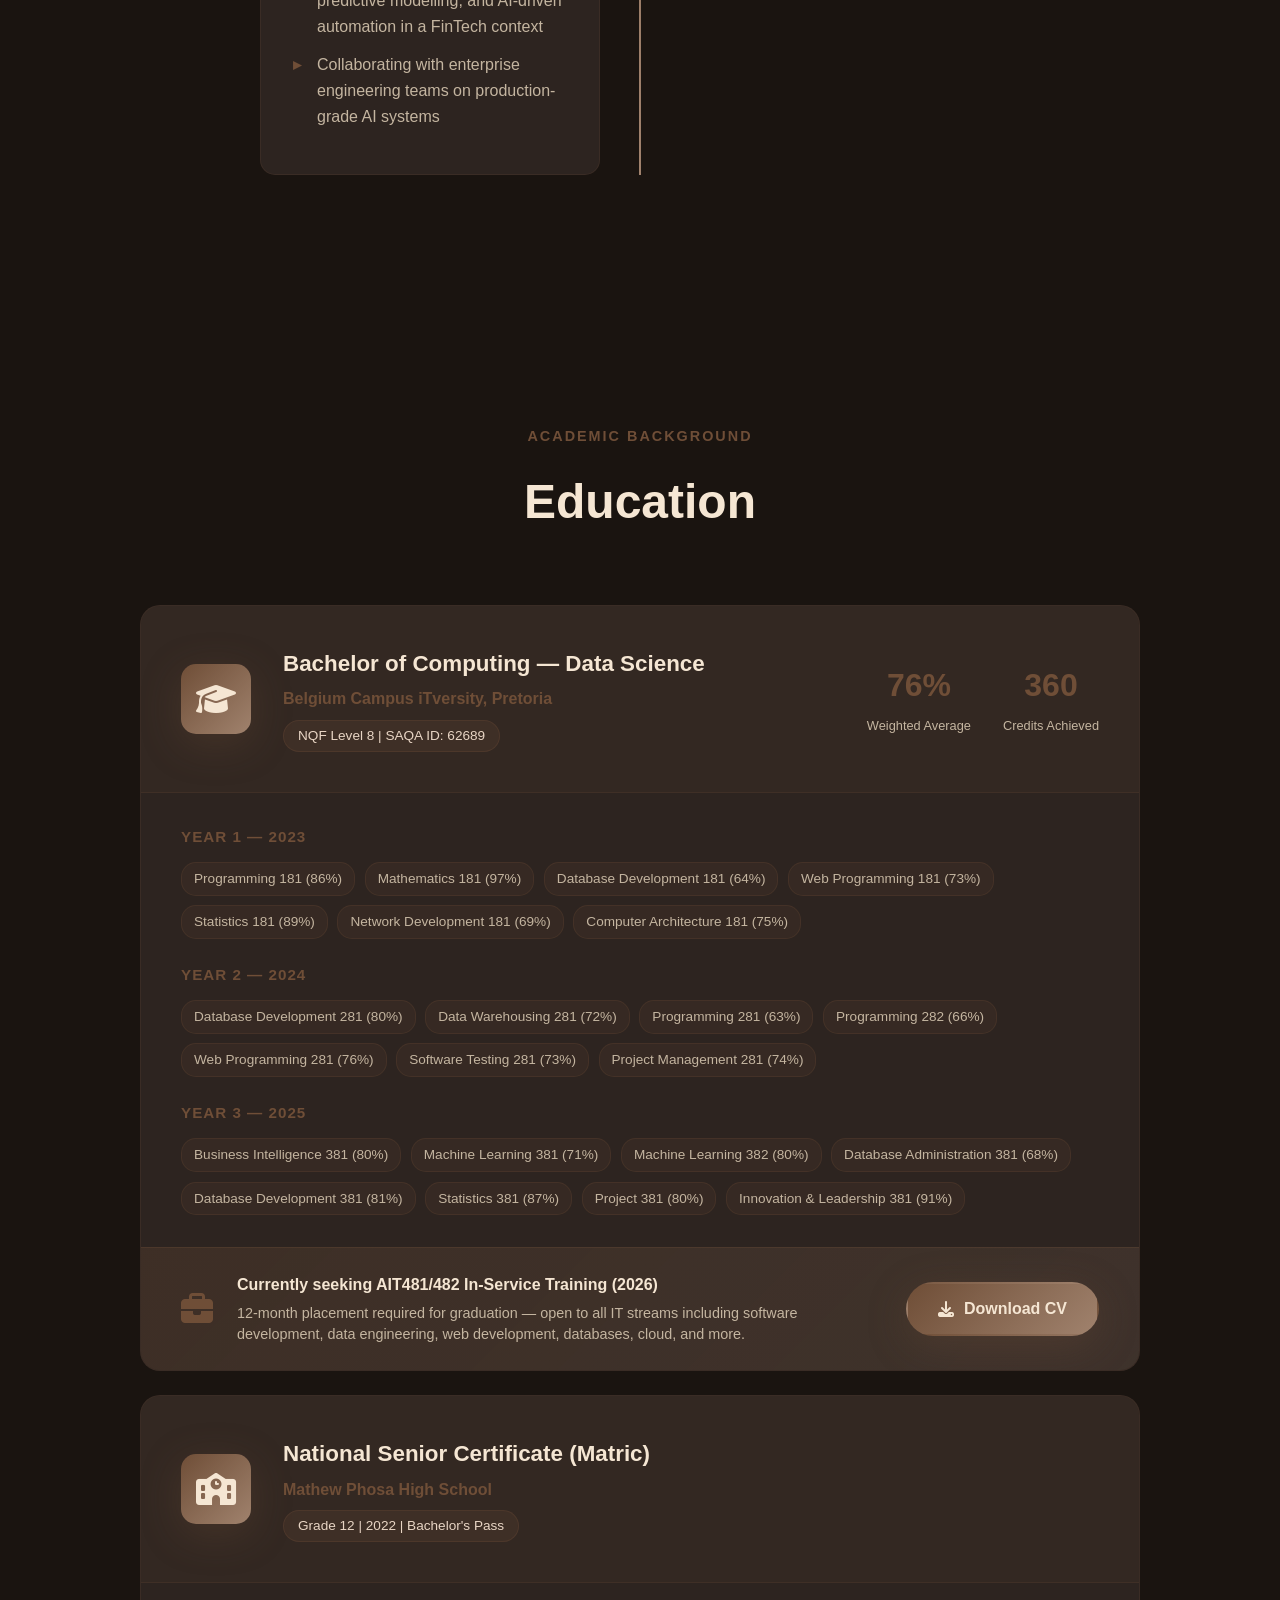
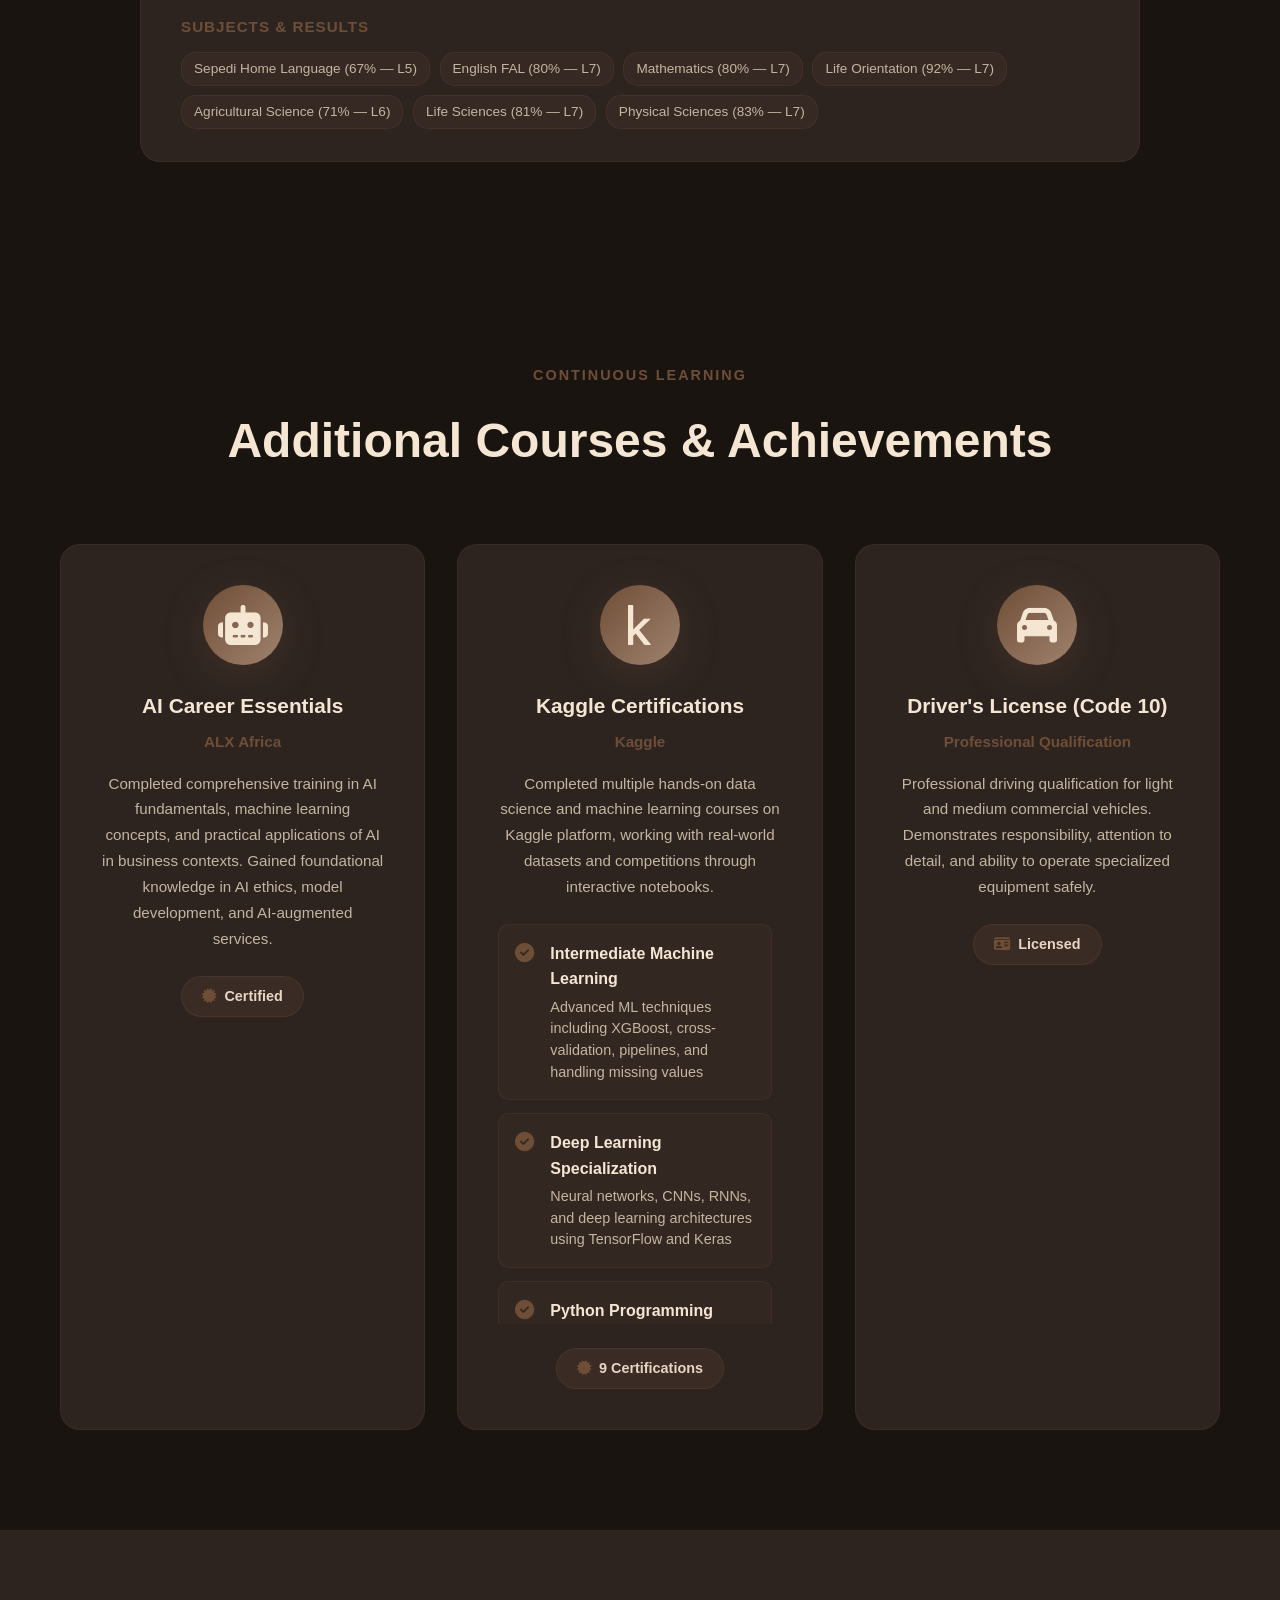
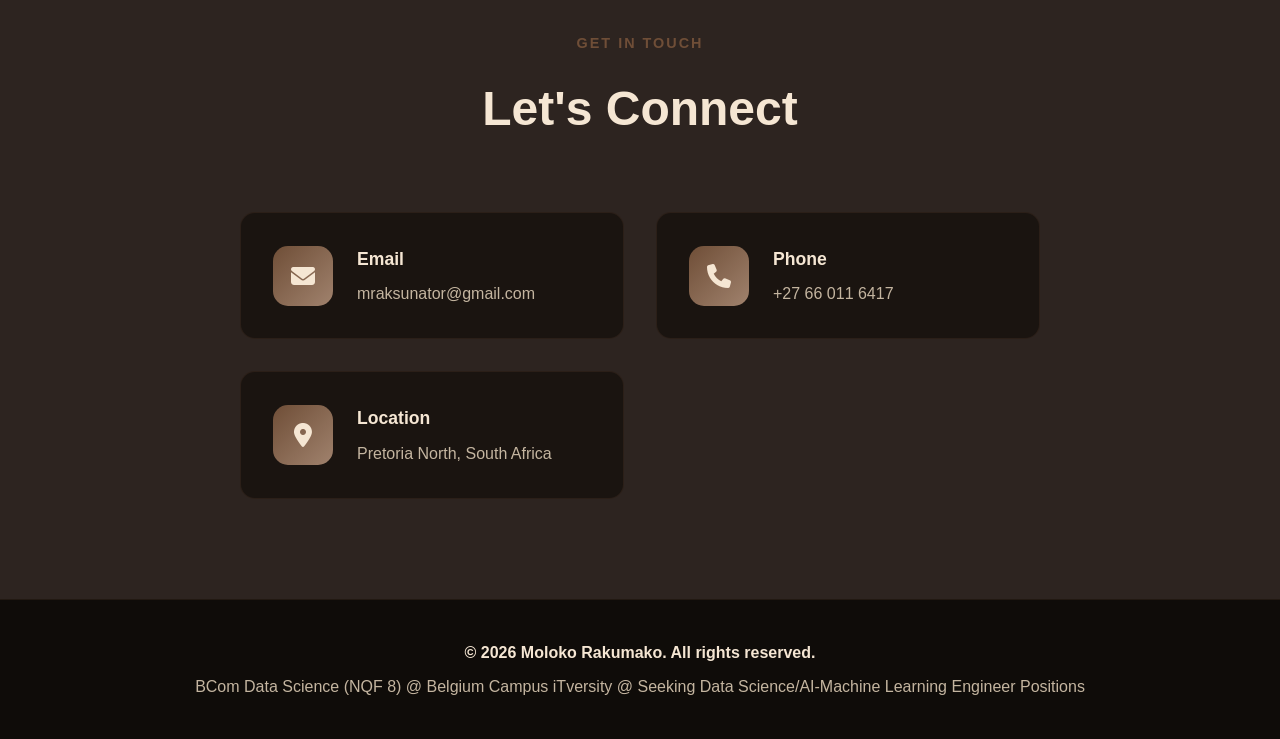
==== commit d0abfe5a: "Change CV download link to MG Rakumako Updated CV download link to the latest version." ====
--- a/index.html
+++ b/index.html
@@ -73,7 +73,7 @@
                         <i class="fas fa-envelope"></i>
                         <span>Contact Me</span>
                     </a>
-                    <a href="assets/MolokoR Latest CV.pdf" class="btn btn-secondary" download>
+                    <a href="assets/MG Rakumako CV.pdf" class="btn btn-secondary" download>
                         <i class="fas fa-download"></i>
                         <span>Download CV</span>
                     </a>
